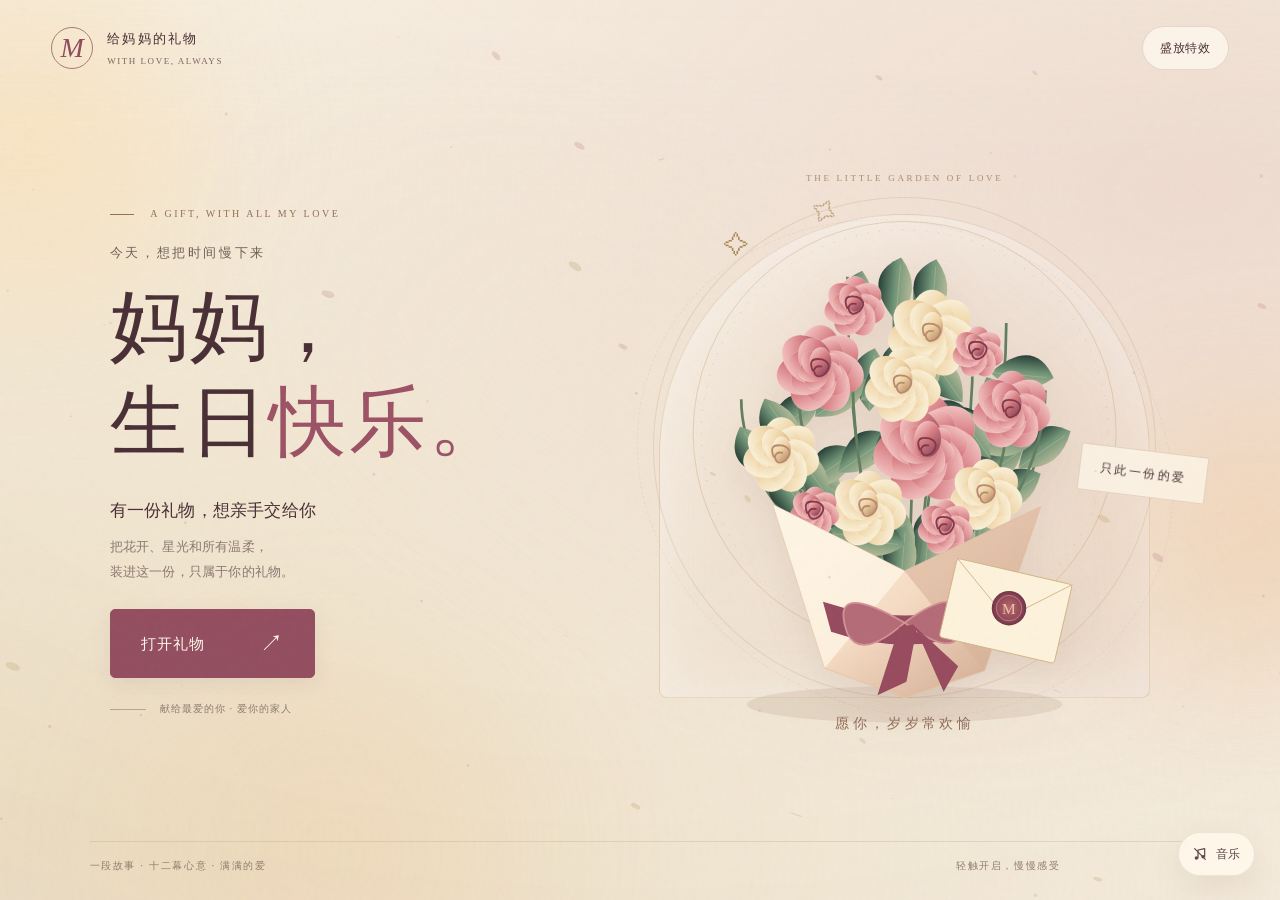
==== flower-garden.html @ ef3152df "Publish the birthday homecoming and keepsake" ====
<!DOCTYPE html>
<html lang="zh-CN">
<head>
<meta charset="utf-8">
<meta name="viewport" content="width=device-width,initial-scale=1,viewport-fit=cover">
<meta name="theme-color" content="#FBF3E9">
<meta name="format-detection" content="telephone=no,address=no,email=no">
<meta name="robots" content="noindex,nofollow">
<meta name="description" content="一封写给妈妈的生日祝福。">
<meta property="og:type" content="website">
<meta property="og:title" content="妈妈，生日快乐">
<meta property="og:description" content="有一份礼物，想亲手交给你。">
<meta property="og:image" content="assets/share.png">
<meta name="twitter:card" content="summary">
<title>妈妈，生日快乐</title>
<script src="motion-policy.js?v=window10a"></script>
<link rel="icon" href="data:image/svg+xml,%3Csvg xmlns='http://www.w3.org/2000/svg' viewBox='0 0 32 32'%3E%3Crect width='32' height='32' rx='8' fill='%23FBF3E9'/%3E%3Crect x='9' y='17' width='14' height='9' rx='2' fill='%232A2420'/%3E%3Cpath d='M16 5c3 4 4 6 4 8a4 4 0 0 1-8 0c0-2 1-4 4-8z' fill='%23E8A85C'/%3E%3C/svg%3E">
<link rel="stylesheet" href="style.css?v=window10a">
<link rel="stylesheet" href="story.css?v=window10a">
<link rel="stylesheet" href="atelier.css?v=window10a"><link rel="stylesheet" href="theatre.css?v=window10a"><link rel="stylesheet" href="illustrated.css?v=window10a"><link rel="stylesheet" href="gala.css?v=window10a">
<link rel="stylesheet" href="performance.css?v=window10a">
<link rel="stylesheet" href="surprises.css?v=window10a">
<link rel="stylesheet" href="scenes-atelier.css?v=window10a">
<link rel="preload" as="image" fetchpriority="low" href="assets/scenes/timeline.svg">
<link rel="preload" as="image" fetchpriority="low" href="assets/scenes/greenhouse.svg">
<link rel="preload" as="image" fetchpriority="low" href="assets/scenes/seaside.svg">
<link rel="preload" as="image" fetchpriority="low" href="assets/scenes/forest.svg">
<link rel="preload" as="image" fetchpriority="low" href="assets/scenes/clouds.svg">
<link rel="preload" as="image" fetchpriority="low" href="assets/scenes/musicbox.svg">
<link rel="preload" as="image" fetchpriority="low" href="assets/scenes/lanterns.svg">
<link rel="preload" as="image" fetchpriority="low" href="assets/scenes/memory.svg">
<link rel="preload" as="image" fetchpriority="low" href="assets/scenes/cake.svg">
<link rel="preload" as="image" fetchpriority="low" href="assets/scenes/wall.svg">
<link rel="preload" as="image" fetchpriority="low" href="assets/scenes/rain.svg">
<link rel="preload" as="image" fetchpriority="low" href="assets/scenes/closing.svg">
<link rel="stylesheet" href="chapter-details.css?v=window10a">
<link rel="stylesheet" href="chapter-transitions.css?v=window10a">
<link rel="stylesheet" href="paper-cut.css?v=window10a">
<link rel="stylesheet" href="note-revival.css?v=window10a">
<link rel="stylesheet" href="scene-play.css?v=window10a">
<link rel="stylesheet" href="play-finale.css?v=window10a">
<link rel="stylesheet" href="blessing-windows.css?v=window10a">
<link rel="stylesheet" href="mobile-safe.css?v=window10a">
<link rel="stylesheet" href="journey-keepsake.css?v=window10a">
<link rel="stylesheet" href="window-chapter.css?v=window10a">
</head>
<body>
<canvas id="celebration-fx" aria-hidden="true"></canvas>
<header class="atelier-header"><button class="brand" id="home-gift" aria-label="回到生日礼物首页"><b>M</b><span>给妈妈的礼物<small>WITH LOVE, ALWAYS</small></span></button><div class="header-actions"><button id="motion-toggle" class="utility" aria-pressed="false">盛放特效</button><button id="contents-open" hidden class="utility">礼物目录 <span aria-hidden="true">☰</span></button></div></header>
<dialog id="contents-dialog" class="atelier-dialog"><button class="dialog-close" data-close aria-label="关闭目录">×</button><p class="atelier-kicker">TWELVE CHAPTERS, ONE LOVE</p><h2>这一页，藏着很多爱</h2><p class="dialog-intro">慢慢看，也可以直接去你喜欢的地方。</p><button type="button" id="keepsake-menu" class="keepsake-menu"><span>给妈妈的心意小册子 ↗</span><small id="keepsake-menu-count">已收藏 0 / 12 份心意</small></button><div class="chapter-links"><button data-go="panel-timeline"><em>01</em><span>四季花园<small>把每一季的温柔，送给你</small></span><i>↗</i></button><button data-go="panel-greenhouse"><em>02</em><span>晨光温室<small>为爱浇水，静看花开</small></span><i>↗</i></button><button data-go="panel-seaside"><em>03</em><span>落日海湾<small>写下心愿，寄往大海</small></span><i>↗</i></button><button data-go="panel-forest"><em>04</em><span>萤火森林<small>唤醒萤火，点亮小径</small></span><i>↗</i></button><button data-go="panel-clouds"><em>05</em><span>云端气球<small>选择心愿，让气球出发</small></span><i>↗</i></button><button data-go="panel-musicbox"><em>06</em><span>旋转音乐盒<small>转动木马，听一段旋律</small></span><i>↗</i></button><button data-go="panel-lanterns"><em>07</em><span>团圆灯庭<small>亲手点亮六盏祝福灯</small></span><i>↗</i></button><button data-go="panel-memory"><em>08</em><span>收集星光<small>点亮六颗小小的心愿</small></span><i>↗</i></button><button data-go="panel-cake"><em>09</em><span>烛光许愿<small>吹灭蜡烛，看烟花绽放</small></span><i>↗</i></button><button data-go="panel-wall"><em>10</em><span>祝福信笺<small>把想说的话认真收藏</small></span><i>↗</i></button><button data-go="panel-rain"><em>11</em><span>温柔落满<small>让牵挂变成一场祝福雨</small></span><i>↗</i></button><button data-go="panel-closing"><em>12</em><span>一封家书<small>有些爱，想慢慢说给你听</small></span><i>↗</i></button></div><div class="transition-settings"><label for="transition-style">页面转场</label><select id="transition-style" disabled><option value="auto">整页折叠 · 纸飞机</option></select><label for="animation-quality">动画效果</label><select id="animation-quality" data-animation-quality><option value="auto">自动 · 推荐</option><option value="smooth">流畅</option><option value="rich">丰富</option></select><p>纸页会先盖住画面，再展开下一幕。手机可选“流畅”减少动态细节。左右滑动或点下方按钮，进入下一幕。</p></div></dialog>
<dialog id="season-dialog" class="atelier-dialog season-dialog"><button class="dialog-close" data-close aria-label="关闭花语">×</button><p class="atelier-kicker">A LITTLE WISH FOR YOU</p><div class="season-flower" aria-hidden="true">✿</div><h2 id="season-title"></h2><p id="season-copy"></p><button class="btn" data-close>把这份温柔收好</button></dialog>


<a class="skip-link" href="#open-gift">开始阅读礼物</a>

<!-- ============ 动态背景：底色 / 光斑 / 星点 / 光尘 / 暗角 ============ -->
<div class="bg" aria-hidden="true">
  <div class="bg-wash"></div>
  <div class="bg-glow bg-glow--a"></div>
  <div class="bg-glow bg-glow--b"></div>
  <div class="bg-glow bg-glow--c"></div>
  <div class="bg-bokeh" id="bg-bokeh"></div>
  <div class="bg-dust" id="bg-dust"></div>
  <div class="bg-meteors" id="bg-meteors"></div>
  <div class="bg-vignette"></div>
</div>

<div class="stage">

  <!-- ============ 第一幕：礼物盒 ============ -->
  <section class="act act--opening" id="act-opening" aria-labelledby="opening-title">
    <div class="opening-layout">
      <div class="opening-copy">
        <p class="atelier-kicker"><span></span> A GIFT, WITH ALL MY LOVE</p>
        <p class="eyebrow" id="opening-eyebrow">今天，想把时间慢下来</p>
        <h1 class="hero-title">妈妈，<br>生日<span>快乐。</span></h1>
        <p class="opening-note" id="opening-title">有一份礼物，想亲手交给你</p>
        <p class="hero-sub">把花开、星光和所有温柔，<br>装进这一份，只属于你的礼物。</p>
        <button class="btn primary-open" id="open-gift" type="button" aria-label="打开生日礼物"><span id="gift-label">打开礼物</span><span aria-hidden="true">↗</span></button>
        
        <div class="dedication"><span class="dedication-line"></span><span>献给最爱的你 · 爱你的家人</span></div>
      </div>
      <div class="opening-art"><div class="art-orbit orbit-a"></div><div class="art-orbit orbit-b"></div><p class="art-label">THE LITTLE GARDEN OF LOVE</p><svg class="bouquet-art" viewBox="0 0 600 650" aria-hidden="true" xmlns="http://www.w3.org/2000/svg"><defs>
    <linearGradient id="herorose" x2=".8" y2="1"><stop stop-color="#ffe0dc"/><stop offset=".48" stop-color="#d87f84"/><stop offset="1" stop-color="#873e53"/></linearGradient>
    <linearGradient id="herocream" x2=".8" y2="1"><stop stop-color="#fffced"/><stop offset=".55" stop-color="#eed2a1"/><stop offset="1" stop-color="#bc8969"/></linearGradient>
    <linearGradient id="heroleaf"><stop stop-color="#263e36"/><stop offset=".5" stop-color="#719477"/><stop offset="1" stop-color="#b2b997"/></linearGradient>
    <linearGradient id="heropaper" x2="1" y2="1"><stop stop-color="#fff9e9"/><stop offset=".5" stop-color="#f5dbc3"/><stop offset="1" stop-color="#c99e85"/></linearGradient>
    <radialGradient id="heroseal"><stop stop-color="#b96868"/><stop offset=".7" stop-color="#904758"/><stop offset="1" stop-color="#6e3445"/></radialGradient>
    </defs><ellipse cx="300" cy="592" rx="174" ry="20" fill="#815b47" opacity=".12"/>
    <circle cx="300" cy="293" r="233" fill="none" stroke="#b89456" opacity=".34"/>
    <circle cx="300" cy="293" r="224" fill="none" stroke="#b89456" stroke-dasharray="1 12" opacity=".45"/>
    <g class="flower-sway"><path d="M300 510 Q390 370 390 270" stroke="#627d60" stroke-width="3" fill="none"/><g transform="translate(375.6 308.4) rotate(55)"><path d="M0 0Q-45-45 0-70Q30-35 0 0Z" fill="url(#heroleaf)"/><path d="M0 0V-62" stroke="#d4d1a1" stroke-width=".6" opacity=".6"/></g><g transform="translate(355.8 361.2) rotate(55)"><path d="M0 0Q-45-45 0-70Q30-35 0 0Z" fill="url(#heroleaf)"/><path d="M0 0V-62" stroke="#d4d1a1" stroke-width=".6" opacity=".6"/></g><path d="M300 510 Q216 370 216 343" stroke="#627d60" stroke-width="3" fill="none"/><g transform="translate(230.0 370.3) rotate(-35)"><path d="M0 0Q-45-45 0-70Q30-35 0 0Z" fill="url(#heroleaf)"/><path d="M0 0V-62" stroke="#d4d1a1" stroke-width=".6" opacity=".6"/></g><g transform="translate(248.3 406.9) rotate(-35)"><path d="M0 0Q-45-45 0-70Q30-35 0 0Z" fill="url(#heroleaf)"/><path d="M0 0V-62" stroke="#d4d1a1" stroke-width=".6" opacity=".6"/></g><path d="M300 510 Q311 370 311 132" stroke="#627d60" stroke-width="3" fill="none"/><g transform="translate(310.0 192.9) rotate(95)"><path d="M0 0Q-45-45 0-70Q30-35 0 0Z" fill="url(#heroleaf)"/><path d="M0 0V-62" stroke="#d4d1a1" stroke-width=".6" opacity=".6"/></g><g transform="translate(307.3 276.0) rotate(95)"><path d="M0 0Q-45-45 0-70Q30-35 0 0Z" fill="url(#heroleaf)"/><path d="M0 0V-62" stroke="#d4d1a1" stroke-width=".6" opacity=".6"/></g><path d="M300 510 Q396 370 396 402" stroke="#627d60" stroke-width="3" fill="none"/><g transform="translate(381.3 419.7) rotate(5)"><path d="M0 0Q-45-45 0-70Q30-35 0 0Z" fill="url(#heroleaf)"/><path d="M0 0V-62" stroke="#d4d1a1" stroke-width=".6" opacity=".6"/></g><g transform="translate(360.0 443.3) rotate(5)"><path d="M0 0Q-45-45 0-70Q30-35 0 0Z" fill="url(#heroleaf)"/><path d="M0 0V-62" stroke="#d4d1a1" stroke-width=".6" opacity=".6"/></g><path d="M300 510 Q120 370 120 256" stroke="#627d60" stroke-width="3" fill="none"/><g transform="translate(149.4 296.7) rotate(55)"><path d="M0 0Q-45-45 0-70Q30-35 0 0Z" fill="url(#heroleaf)"/><path d="M0 0V-62" stroke="#d4d1a1" stroke-width=".6" opacity=".6"/></g><g transform="translate(188.9 352.6) rotate(55)"><path d="M0 0Q-45-45 0-70Q30-35 0 0Z" fill="url(#heroleaf)"/><path d="M0 0V-62" stroke="#d4d1a1" stroke-width=".6" opacity=".6"/></g><path d="M300 510 Q375 370 375 211" stroke="#627d60" stroke-width="3" fill="none"/><g transform="translate(363.8 259.2) rotate(-35)"><path d="M0 0Q-45-45 0-70Q30-35 0 0Z" fill="url(#heroleaf)"/><path d="M0 0V-62" stroke="#d4d1a1" stroke-width=".6" opacity=".6"/></g><g transform="translate(347.1 324.9) rotate(-35)"><path d="M0 0Q-45-45 0-70Q30-35 0 0Z" fill="url(#heroleaf)"/><path d="M0 0V-62" stroke="#d4d1a1" stroke-width=".6" opacity=".6"/></g><path d="M300 510 Q270 370 270 403" stroke="#627d60" stroke-width="3" fill="none"/><g transform="translate(275.4 420.4) rotate(95)"><path d="M0 0Q-45-45 0-70Q30-35 0 0Z" fill="url(#heroleaf)"/><path d="M0 0V-62" stroke="#d4d1a1" stroke-width=".6" opacity=".6"/></g><g transform="translate(281.9 443.8) rotate(95)"><path d="M0 0Q-45-45 0-70Q30-35 0 0Z" fill="url(#heroleaf)"/><path d="M0 0V-62" stroke="#d4d1a1" stroke-width=".6" opacity=".6"/></g><path d="M300 510 Q237 370 237 121" stroke="#627d60" stroke-width="3" fill="none"/><g transform="translate(247.2 184.0) rotate(5)"><path d="M0 0Q-45-45 0-70Q30-35 0 0Z" fill="url(#heroleaf)"/><path d="M0 0V-62" stroke="#d4d1a1" stroke-width=".6" opacity=".6"/></g><g transform="translate(261.1 269.4) rotate(5)"><path d="M0 0Q-45-45 0-70Q30-35 0 0Z" fill="url(#heroleaf)"/><path d="M0 0V-62" stroke="#d4d1a1" stroke-width=".6" opacity=".6"/></g><path d="M300 510 Q449 370 449 297" stroke="#627d60" stroke-width="3" fill="none"/><g transform="translate(425.5 331.4) rotate(55)"><path d="M0 0Q-45-45 0-70Q30-35 0 0Z" fill="url(#heroleaf)"/><path d="M0 0V-62" stroke="#d4d1a1" stroke-width=".6" opacity=".6"/></g><g transform="translate(392.6 378.2) rotate(55)"><path d="M0 0Q-45-45 0-70Q30-35 0 0Z" fill="url(#heroleaf)"/><path d="M0 0V-62" stroke="#d4d1a1" stroke-width=".6" opacity=".6"/></g><path d="M300 510 Q131 370 131 311" stroke="#627d60" stroke-width="3" fill="none"/><g transform="translate(158.8 343.4) rotate(-35)"><path d="M0 0Q-45-45 0-70Q30-35 0 0Z" fill="url(#heroleaf)"/><path d="M0 0V-62" stroke="#d4d1a1" stroke-width=".6" opacity=".6"/></g><g transform="translate(195.7 387.1) rotate(-35)"><path d="M0 0Q-45-45 0-70Q30-35 0 0Z" fill="url(#heroleaf)"/><path d="M0 0V-62" stroke="#d4d1a1" stroke-width=".6" opacity=".6"/></g><path d="M300 510 Q338 370 338 144" stroke="#627d60" stroke-width="3" fill="none"/><g transform="translate(331.9 203.3) rotate(95)"><path d="M0 0Q-45-45 0-70Q30-35 0 0Z" fill="url(#heroleaf)"/><path d="M0 0V-62" stroke="#d4d1a1" stroke-width=".6" opacity=".6"/></g><g transform="translate(323.6 283.7) rotate(95)"><path d="M0 0Q-45-45 0-70Q30-35 0 0Z" fill="url(#heroleaf)"/><path d="M0 0V-62" stroke="#d4d1a1" stroke-width=".6" opacity=".6"/></g><path d="M300 510 Q333 370 333 429" stroke="#627d60" stroke-width="3" fill="none"/><g transform="translate(328.5 442.2) rotate(5)"><path d="M0 0Q-45-45 0-70Q30-35 0 0Z" fill="url(#heroleaf)"/><path d="M0 0V-62" stroke="#d4d1a1" stroke-width=".6" opacity=".6"/></g><g transform="translate(321.1 459.9) rotate(5)"><path d="M0 0Q-45-45 0-70Q30-35 0 0Z" fill="url(#heroleaf)"/><path d="M0 0V-62" stroke="#d4d1a1" stroke-width=".6" opacity=".6"/></g><path d="M300 510 Q182 370 182 229" stroke="#627d60" stroke-width="3" fill="none"/><g transform="translate(201.1 274.8) rotate(55)"><path d="M0 0Q-45-45 0-70Q30-35 0 0Z" fill="url(#heroleaf)"/><path d="M0 0V-62" stroke="#d4d1a1" stroke-width=".6" opacity=".6"/></g><g transform="translate(227.0 336.4) rotate(55)"><path d="M0 0Q-45-45 0-70Q30-35 0 0Z" fill="url(#heroleaf)"/><path d="M0 0V-62" stroke="#d4d1a1" stroke-width=".6" opacity=".6"/></g><path d="M300 510 Q455 370 455 246" stroke="#627d60" stroke-width="3" fill="none"/><g transform="translate(430.4 288.6) rotate(-35)"><path d="M0 0Q-45-45 0-70Q30-35 0 0Z" fill="url(#heroleaf)"/><path d="M0 0V-62" stroke="#d4d1a1" stroke-width=".6" opacity=".6"/></g><g transform="translate(396.2 346.6) rotate(-35)"><path d="M0 0Q-45-45 0-70Q30-35 0 0Z" fill="url(#heroleaf)"/><path d="M0 0V-62" stroke="#d4d1a1" stroke-width=".6" opacity=".6"/></g><path d="M300 510 Q195 370 195 383" stroke="#627d60" stroke-width="3" fill="none"/><g transform="translate(212.3 403.4) rotate(95)"><path d="M0 0Q-45-45 0-70Q30-35 0 0Z" fill="url(#heroleaf)"/><path d="M0 0V-62" stroke="#d4d1a1" stroke-width=".6" opacity=".6"/></g><g transform="translate(235.3 431.3) rotate(95)"><path d="M0 0Q-45-45 0-70Q30-35 0 0Z" fill="url(#heroleaf)"/><path d="M0 0V-62" stroke="#d4d1a1" stroke-width=".6" opacity=".6"/></g><path d="M300 510 Q288 370 288 104" stroke="#627d60" stroke-width="3" fill="none"/><g transform="translate(290.1 169.3) rotate(5)"><path d="M0 0Q-45-45 0-70Q30-35 0 0Z" fill="url(#heroleaf)"/><path d="M0 0V-62" stroke="#d4d1a1" stroke-width=".6" opacity=".6"/></g><g transform="translate(292.7 258.5) rotate(5)"><path d="M0 0Q-45-45 0-70Q30-35 0 0Z" fill="url(#heroleaf)"/><path d="M0 0V-62" stroke="#d4d1a1" stroke-width=".6" opacity=".6"/></g><path d="M300 510 Q386 370 386 321" stroke="#627d60" stroke-width="3" fill="none"/><g transform="translate(372.7 351.6) rotate(55)"><path d="M0 0Q-45-45 0-70Q30-35 0 0Z" fill="url(#heroleaf)"/><path d="M0 0V-62" stroke="#d4d1a1" stroke-width=".6" opacity=".6"/></g><g transform="translate(353.7 393.1) rotate(55)"><path d="M0 0Q-45-45 0-70Q30-35 0 0Z" fill="url(#heroleaf)"/><path d="M0 0V-62" stroke="#d4d1a1" stroke-width=".6" opacity=".6"/></g><path d="M300 510 Q164 370 164 274" stroke="#627d60" stroke-width="3" fill="none"/><g transform="translate(185.9 312.4) rotate(-35)"><path d="M0 0Q-45-45 0-70Q30-35 0 0Z" fill="url(#heroleaf)"/><path d="M0 0V-62" stroke="#d4d1a1" stroke-width=".6" opacity=".6"/></g><g transform="translate(215.8 364.1) rotate(-35)"><path d="M0 0Q-45-45 0-70Q30-35 0 0Z" fill="url(#heroleaf)"/><path d="M0 0V-62" stroke="#d4d1a1" stroke-width=".6" opacity=".6"/></g><path d="M300 510 Q412 370 412 172" stroke="#627d60" stroke-width="3" fill="none"/><g transform="translate(394.4 226.4) rotate(95)"><path d="M0 0Q-45-45 0-70Q30-35 0 0Z" fill="url(#heroleaf)"/><path d="M0 0V-62" stroke="#d4d1a1" stroke-width=".6" opacity=".6"/></g><g transform="translate(369.7 300.7) rotate(95)"><path d="M0 0Q-45-45 0-70Q30-35 0 0Z" fill="url(#heroleaf)"/><path d="M0 0V-62" stroke="#d4d1a1" stroke-width=".6" opacity=".6"/></g><path d="M300 510 Q292 370 292 436" stroke="#627d60" stroke-width="3" fill="none"/><g transform="translate(293.3 448.5) rotate(5)"><path d="M0 0Q-45-45 0-70Q30-35 0 0Z" fill="url(#heroleaf)"/><path d="M0 0V-62" stroke="#d4d1a1" stroke-width=".6" opacity=".6"/></g><g transform="translate(295.1 464.6) rotate(5)"><path d="M0 0Q-45-45 0-70Q30-35 0 0Z" fill="url(#heroleaf)"/><path d="M0 0V-62" stroke="#d4d1a1" stroke-width=".6" opacity=".6"/></g><path d="M300 510 Q242 370 242 208" stroke="#627d60" stroke-width="3" fill="none"/><g transform="translate(251.4 256.9) rotate(55)"><path d="M0 0Q-45-45 0-70Q30-35 0 0Z" fill="url(#heroleaf)"/><path d="M0 0V-62" stroke="#d4d1a1" stroke-width=".6" opacity=".6"/></g><g transform="translate(264.1 323.2) rotate(55)"><path d="M0 0Q-45-45 0-70Q30-35 0 0Z" fill="url(#heroleaf)"/><path d="M0 0V-62" stroke="#d4d1a1" stroke-width=".6" opacity=".6"/></g><path d="M300 510 Q412 370 412 284" stroke="#627d60" stroke-width="3" fill="none"/><g transform="translate(394.1 320.4) rotate(-35)"><path d="M0 0Q-45-45 0-70Q30-35 0 0Z" fill="url(#heroleaf)"/><path d="M0 0V-62" stroke="#d4d1a1" stroke-width=".6" opacity=".6"/></g><g transform="translate(369.5 370.0) rotate(-35)"><path d="M0 0Q-45-45 0-70Q30-35 0 0Z" fill="url(#heroleaf)"/><path d="M0 0V-62" stroke="#d4d1a1" stroke-width=".6" opacity=".6"/></g><path d="M300 510 Q188 370 188 349" stroke="#627d60" stroke-width="3" fill="none"/><g transform="translate(206.4 374.9) rotate(95)"><path d="M0 0Q-45-45 0-70Q30-35 0 0Z" fill="url(#heroleaf)"/><path d="M0 0V-62" stroke="#d4d1a1" stroke-width=".6" opacity=".6"/></g><g transform="translate(230.9 410.3) rotate(95)"><path d="M0 0Q-45-45 0-70Q30-35 0 0Z" fill="url(#heroleaf)"/><path d="M0 0V-62" stroke="#d4d1a1" stroke-width=".6" opacity=".6"/></g><path d="M300 510 Q334 370 334 106" stroke="#627d60" stroke-width="3" fill="none"/><g transform="translate(328.9 171.4) rotate(5)"><path d="M0 0Q-45-45 0-70Q30-35 0 0Z" fill="url(#heroleaf)"/><path d="M0 0V-62" stroke="#d4d1a1" stroke-width=".6" opacity=".6"/></g><g transform="translate(321.3 260.1) rotate(5)"><path d="M0 0Q-45-45 0-70Q30-35 0 0Z" fill="url(#heroleaf)"/><path d="M0 0V-62" stroke="#d4d1a1" stroke-width=".6" opacity=".6"/></g><g class="bloom bloom-0" style="--delay:0.0s" transform="translate(207 223)"><g class="bloom-inner"><ellipse rx="23.9" ry="32.2" cy="-16.6" transform="rotate(0.0)" fill="url(#herorose)" stroke="#fff7e9" stroke-opacity=".2" stroke-width=".7"/><ellipse rx="23.9" ry="32.2" cy="-16.6" transform="rotate(51.4)" fill="url(#herorose)" stroke="#fff7e9" stroke-opacity=".2" stroke-width=".7"/><ellipse rx="23.9" ry="32.2" cy="-16.6" transform="rotate(102.9)" fill="url(#herorose)" stroke="#fff7e9" stroke-opacity=".2" stroke-width=".7"/><ellipse rx="23.9" ry="32.2" cy="-16.6" transform="rotate(154.3)" fill="url(#herorose)" stroke="#fff7e9" stroke-opacity=".2" stroke-width=".7"/><ellipse rx="23.9" ry="32.2" cy="-16.6" transform="rotate(205.7)" fill="url(#herorose)" stroke="#fff7e9" stroke-opacity=".2" stroke-width=".7"/><ellipse rx="23.9" ry="32.2" cy="-16.6" transform="rotate(257.1)" fill="url(#herorose)" stroke="#fff7e9" stroke-opacity=".2" stroke-width=".7"/><ellipse rx="23.9" ry="32.2" cy="-16.6" transform="rotate(308.6)" fill="url(#herorose)" stroke="#fff7e9" stroke-opacity=".2" stroke-width=".7"/><ellipse rx="17.9" ry="24.1" cy="-12.4" transform="rotate(27.0)" fill="url(#herorose)" stroke="#fff7e9" stroke-opacity=".2" stroke-width=".7"/><ellipse rx="17.9" ry="24.1" cy="-12.4" transform="rotate(78.4)" fill="url(#herorose)" stroke="#fff7e9" stroke-opacity=".2" stroke-width=".7"/><ellipse rx="17.9" ry="24.1" cy="-12.4" transform="rotate(129.9)" fill="url(#herorose)" stroke="#fff7e9" stroke-opacity=".2" stroke-width=".7"/><ellipse rx="17.9" ry="24.1" cy="-12.4" transform="rotate(181.3)" fill="url(#herorose)" stroke="#fff7e9" stroke-opacity=".2" stroke-width=".7"/><ellipse rx="17.9" ry="24.1" cy="-12.4" transform="rotate(232.7)" fill="url(#herorose)" stroke="#fff7e9" stroke-opacity=".2" stroke-width=".7"/><ellipse rx="17.9" ry="24.1" cy="-12.4" transform="rotate(284.1)" fill="url(#herorose)" stroke="#fff7e9" stroke-opacity=".2" stroke-width=".7"/><ellipse rx="17.9" ry="24.1" cy="-12.4" transform="rotate(335.6)" fill="url(#herorose)" stroke="#fff7e9" stroke-opacity=".2" stroke-width=".7"/><ellipse rx="12.0" ry="16.1" cy="-8.3" transform="rotate(54.0)" fill="url(#herorose)" stroke="#fff7e9" stroke-opacity=".2" stroke-width=".7"/><ellipse rx="12.0" ry="16.1" cy="-8.3" transform="rotate(105.4)" fill="url(#herorose)" stroke="#fff7e9" stroke-opacity=".2" stroke-width=".7"/><ellipse rx="12.0" ry="16.1" cy="-8.3" transform="rotate(156.9)" fill="url(#herorose)" stroke="#fff7e9" stroke-opacity=".2" stroke-width=".7"/><ellipse rx="12.0" ry="16.1" cy="-8.3" transform="rotate(208.3)" fill="url(#herorose)" stroke="#fff7e9" stroke-opacity=".2" stroke-width=".7"/><ellipse rx="12.0" ry="16.1" cy="-8.3" transform="rotate(259.7)" fill="url(#herorose)" stroke="#fff7e9" stroke-opacity=".2" stroke-width=".7"/><ellipse rx="12.0" ry="16.1" cy="-8.3" transform="rotate(311.1)" fill="url(#herorose)" stroke="#fff7e9" stroke-opacity=".2" stroke-width=".7"/><ellipse rx="12.0" ry="16.1" cy="-8.3" transform="rotate(362.6)" fill="url(#herorose)" stroke="#fff7e9" stroke-opacity=".2" stroke-width=".7"/><path d="M-8 2Q-15-14 2-11Q15-6 5 5Q-5 12-7 1Q-5-5 2-3" fill="none" stroke="#81384a" stroke-width="2"/></g></g><g class="bloom bloom-1" style="--delay:0.11s" transform="translate(330 184)"><g class="bloom-inner"><ellipse rx="23.9" ry="32.2" cy="-16.6" transform="rotate(0.0)" fill="url(#herocream)" stroke="#fff7e9" stroke-opacity=".2" stroke-width=".7"/><ellipse rx="23.9" ry="32.2" cy="-16.6" transform="rotate(51.4)" fill="url(#herocream)" stroke="#fff7e9" stroke-opacity=".2" stroke-width=".7"/><ellipse rx="23.9" ry="32.2" cy="-16.6" transform="rotate(102.9)" fill="url(#herocream)" stroke="#fff7e9" stroke-opacity=".2" stroke-width=".7"/><ellipse rx="23.9" ry="32.2" cy="-16.6" transform="rotate(154.3)" fill="url(#herocream)" stroke="#fff7e9" stroke-opacity=".2" stroke-width=".7"/><ellipse rx="23.9" ry="32.2" cy="-16.6" transform="rotate(205.7)" fill="url(#herocream)" stroke="#fff7e9" stroke-opacity=".2" stroke-width=".7"/><ellipse rx="23.9" ry="32.2" cy="-16.6" transform="rotate(257.1)" fill="url(#herocream)" stroke="#fff7e9" stroke-opacity=".2" stroke-width=".7"/><ellipse rx="23.9" ry="32.2" cy="-16.6" transform="rotate(308.6)" fill="url(#herocream)" stroke="#fff7e9" stroke-opacity=".2" stroke-width=".7"/><ellipse rx="17.9" ry="24.1" cy="-12.4" transform="rotate(27.0)" fill="url(#herocream)" stroke="#fff7e9" stroke-opacity=".2" stroke-width=".7"/><ellipse rx="17.9" ry="24.1" cy="-12.4" transform="rotate(78.4)" fill="url(#herocream)" stroke="#fff7e9" stroke-opacity=".2" stroke-width=".7"/><ellipse rx="17.9" ry="24.1" cy="-12.4" transform="rotate(129.9)" fill="url(#herocream)" stroke="#fff7e9" stroke-opacity=".2" stroke-width=".7"/><ellipse rx="17.9" ry="24.1" cy="-12.4" transform="rotate(181.3)" fill="url(#herocream)" stroke="#fff7e9" stroke-opacity=".2" stroke-width=".7"/><ellipse rx="17.9" ry="24.1" cy="-12.4" transform="rotate(232.7)" fill="url(#herocream)" stroke="#fff7e9" stroke-opacity=".2" stroke-width=".7"/><ellipse rx="17.9" ry="24.1" cy="-12.4" transform="rotate(284.1)" fill="url(#herocream)" stroke="#fff7e9" stroke-opacity=".2" stroke-width=".7"/><ellipse rx="17.9" ry="24.1" cy="-12.4" transform="rotate(335.6)" fill="url(#herocream)" stroke="#fff7e9" stroke-opacity=".2" stroke-width=".7"/><ellipse rx="12.0" ry="16.1" cy="-8.3" transform="rotate(54.0)" fill="url(#herocream)" stroke="#fff7e9" stroke-opacity=".2" stroke-width=".7"/><ellipse rx="12.0" ry="16.1" cy="-8.3" transform="rotate(105.4)" fill="url(#herocream)" stroke="#fff7e9" stroke-opacity=".2" stroke-width=".7"/><ellipse rx="12.0" ry="16.1" cy="-8.3" transform="rotate(156.9)" fill="url(#herocream)" stroke="#fff7e9" stroke-opacity=".2" stroke-width=".7"/><ellipse rx="12.0" ry="16.1" cy="-8.3" transform="rotate(208.3)" fill="url(#herocream)" stroke="#fff7e9" stroke-opacity=".2" stroke-width=".7"/><ellipse rx="12.0" ry="16.1" cy="-8.3" transform="rotate(259.7)" fill="url(#herocream)" stroke="#fff7e9" stroke-opacity=".2" stroke-width=".7"/><ellipse rx="12.0" ry="16.1" cy="-8.3" transform="rotate(311.1)" fill="url(#herocream)" stroke="#fff7e9" stroke-opacity=".2" stroke-width=".7"/><ellipse rx="12.0" ry="16.1" cy="-8.3" transform="rotate(362.6)" fill="url(#herocream)" stroke="#fff7e9" stroke-opacity=".2" stroke-width=".7"/><path d="M-8 2Q-15-14 2-11Q15-6 5 5Q-5 12-7 1Q-5-5 2-3" fill="none" stroke="#b7896f" stroke-width="2"/></g></g><g class="bloom bloom-2" style="--delay:0.22s" transform="translate(418 268)"><g class="bloom-inner"><ellipse rx="21.3" ry="28.7" cy="-14.8" transform="rotate(0.0)" fill="url(#herorose)" stroke="#fff7e9" stroke-opacity=".2" stroke-width=".7"/><ellipse rx="21.3" ry="28.7" cy="-14.8" transform="rotate(51.4)" fill="url(#herorose)" stroke="#fff7e9" stroke-opacity=".2" stroke-width=".7"/><ellipse rx="21.3" ry="28.7" cy="-14.8" transform="rotate(102.9)" fill="url(#herorose)" stroke="#fff7e9" stroke-opacity=".2" stroke-width=".7"/><ellipse rx="21.3" ry="28.7" cy="-14.8" transform="rotate(154.3)" fill="url(#herorose)" stroke="#fff7e9" stroke-opacity=".2" stroke-width=".7"/><ellipse rx="21.3" ry="28.7" cy="-14.8" transform="rotate(205.7)" fill="url(#herorose)" stroke="#fff7e9" stroke-opacity=".2" stroke-width=".7"/><ellipse rx="21.3" ry="28.7" cy="-14.8" transform="rotate(257.1)" fill="url(#herorose)" stroke="#fff7e9" stroke-opacity=".2" stroke-width=".7"/><ellipse rx="21.3" ry="28.7" cy="-14.8" transform="rotate(308.6)" fill="url(#herorose)" stroke="#fff7e9" stroke-opacity=".2" stroke-width=".7"/><ellipse rx="16.0" ry="21.5" cy="-11.1" transform="rotate(27.0)" fill="url(#herorose)" stroke="#fff7e9" stroke-opacity=".2" stroke-width=".7"/><ellipse rx="16.0" ry="21.5" cy="-11.1" transform="rotate(78.4)" fill="url(#herorose)" stroke="#fff7e9" stroke-opacity=".2" stroke-width=".7"/><ellipse rx="16.0" ry="21.5" cy="-11.1" transform="rotate(129.9)" fill="url(#herorose)" stroke="#fff7e9" stroke-opacity=".2" stroke-width=".7"/><ellipse rx="16.0" ry="21.5" cy="-11.1" transform="rotate(181.3)" fill="url(#herorose)" stroke="#fff7e9" stroke-opacity=".2" stroke-width=".7"/><ellipse rx="16.0" ry="21.5" cy="-11.1" transform="rotate(232.7)" fill="url(#herorose)" stroke="#fff7e9" stroke-opacity=".2" stroke-width=".7"/><ellipse rx="16.0" ry="21.5" cy="-11.1" transform="rotate(284.1)" fill="url(#herorose)" stroke="#fff7e9" stroke-opacity=".2" stroke-width=".7"/><ellipse rx="16.0" ry="21.5" cy="-11.1" transform="rotate(335.6)" fill="url(#herorose)" stroke="#fff7e9" stroke-opacity=".2" stroke-width=".7"/><ellipse rx="10.7" ry="14.3" cy="-7.4" transform="rotate(54.0)" fill="url(#herorose)" stroke="#fff7e9" stroke-opacity=".2" stroke-width=".7"/><ellipse rx="10.7" ry="14.3" cy="-7.4" transform="rotate(105.4)" fill="url(#herorose)" stroke="#fff7e9" stroke-opacity=".2" stroke-width=".7"/><ellipse rx="10.7" ry="14.3" cy="-7.4" transform="rotate(156.9)" fill="url(#herorose)" stroke="#fff7e9" stroke-opacity=".2" stroke-width=".7"/><ellipse rx="10.7" ry="14.3" cy="-7.4" transform="rotate(208.3)" fill="url(#herorose)" stroke="#fff7e9" stroke-opacity=".2" stroke-width=".7"/><ellipse rx="10.7" ry="14.3" cy="-7.4" transform="rotate(259.7)" fill="url(#herorose)" stroke="#fff7e9" stroke-opacity=".2" stroke-width=".7"/><ellipse rx="10.7" ry="14.3" cy="-7.4" transform="rotate(311.1)" fill="url(#herorose)" stroke="#fff7e9" stroke-opacity=".2" stroke-width=".7"/><ellipse rx="10.7" ry="14.3" cy="-7.4" transform="rotate(362.6)" fill="url(#herorose)" stroke="#fff7e9" stroke-opacity=".2" stroke-width=".7"/><path d="M-8 2Q-15-14 2-11Q15-6 5 5Q-5 12-7 1Q-5-5 2-3" fill="none" stroke="#81384a" stroke-width="2"/></g></g><g class="bloom bloom-3" style="--delay:0.33s" transform="translate(164 318)"><g class="bloom-inner"><ellipse rx="20.8" ry="28.0" cy="-14.4" transform="rotate(0.0)" fill="url(#herocream)" stroke="#fff7e9" stroke-opacity=".2" stroke-width=".7"/><ellipse rx="20.8" ry="28.0" cy="-14.4" transform="rotate(51.4)" fill="url(#herocream)" stroke="#fff7e9" stroke-opacity=".2" stroke-width=".7"/><ellipse rx="20.8" ry="28.0" cy="-14.4" transform="rotate(102.9)" fill="url(#herocream)" stroke="#fff7e9" stroke-opacity=".2" stroke-width=".7"/><ellipse rx="20.8" ry="28.0" cy="-14.4" transform="rotate(154.3)" fill="url(#herocream)" stroke="#fff7e9" stroke-opacity=".2" stroke-width=".7"/><ellipse rx="20.8" ry="28.0" cy="-14.4" transform="rotate(205.7)" fill="url(#herocream)" stroke="#fff7e9" stroke-opacity=".2" stroke-width=".7"/><ellipse rx="20.8" ry="28.0" cy="-14.4" transform="rotate(257.1)" fill="url(#herocream)" stroke="#fff7e9" stroke-opacity=".2" stroke-width=".7"/><ellipse rx="20.8" ry="28.0" cy="-14.4" transform="rotate(308.6)" fill="url(#herocream)" stroke="#fff7e9" stroke-opacity=".2" stroke-width=".7"/><ellipse rx="15.6" ry="21.0" cy="-10.8" transform="rotate(27.0)" fill="url(#herocream)" stroke="#fff7e9" stroke-opacity=".2" stroke-width=".7"/><ellipse rx="15.6" ry="21.0" cy="-10.8" transform="rotate(78.4)" fill="url(#herocream)" stroke="#fff7e9" stroke-opacity=".2" stroke-width=".7"/><ellipse rx="15.6" ry="21.0" cy="-10.8" transform="rotate(129.9)" fill="url(#herocream)" stroke="#fff7e9" stroke-opacity=".2" stroke-width=".7"/><ellipse rx="15.6" ry="21.0" cy="-10.8" transform="rotate(181.3)" fill="url(#herocream)" stroke="#fff7e9" stroke-opacity=".2" stroke-width=".7"/><ellipse rx="15.6" ry="21.0" cy="-10.8" transform="rotate(232.7)" fill="url(#herocream)" stroke="#fff7e9" stroke-opacity=".2" stroke-width=".7"/><ellipse rx="15.6" ry="21.0" cy="-10.8" transform="rotate(284.1)" fill="url(#herocream)" stroke="#fff7e9" stroke-opacity=".2" stroke-width=".7"/><ellipse rx="15.6" ry="21.0" cy="-10.8" transform="rotate(335.6)" fill="url(#herocream)" stroke="#fff7e9" stroke-opacity=".2" stroke-width=".7"/><ellipse rx="10.4" ry="14.0" cy="-7.2" transform="rotate(54.0)" fill="url(#herocream)" stroke="#fff7e9" stroke-opacity=".2" stroke-width=".7"/><ellipse rx="10.4" ry="14.0" cy="-7.2" transform="rotate(105.4)" fill="url(#herocream)" stroke="#fff7e9" stroke-opacity=".2" stroke-width=".7"/><ellipse rx="10.4" ry="14.0" cy="-7.2" transform="rotate(156.9)" fill="url(#herocream)" stroke="#fff7e9" stroke-opacity=".2" stroke-width=".7"/><ellipse rx="10.4" ry="14.0" cy="-7.2" transform="rotate(208.3)" fill="url(#herocream)" stroke="#fff7e9" stroke-opacity=".2" stroke-width=".7"/><ellipse rx="10.4" ry="14.0" cy="-7.2" transform="rotate(259.7)" fill="url(#herocream)" stroke="#fff7e9" stroke-opacity=".2" stroke-width=".7"/><ellipse rx="10.4" ry="14.0" cy="-7.2" transform="rotate(311.1)" fill="url(#herocream)" stroke="#fff7e9" stroke-opacity=".2" stroke-width=".7"/><ellipse rx="10.4" ry="14.0" cy="-7.2" transform="rotate(362.6)" fill="url(#herocream)" stroke="#fff7e9" stroke-opacity=".2" stroke-width=".7"/><path d="M-8 2Q-15-14 2-11Q15-6 5 5Q-5 12-7 1Q-5-5 2-3" fill="none" stroke="#b7896f" stroke-width="2"/></g></g><g class="bloom bloom-4" style="--delay:0.44s" transform="translate(325 310)"><g class="bloom-inner"><ellipse rx="29.6" ry="39.9" cy="-20.5" transform="rotate(0.0)" fill="url(#herorose)" stroke="#fff7e9" stroke-opacity=".2" stroke-width=".7"/><ellipse rx="29.6" ry="39.9" cy="-20.5" transform="rotate(51.4)" fill="url(#herorose)" stroke="#fff7e9" stroke-opacity=".2" stroke-width=".7"/><ellipse rx="29.6" ry="39.9" cy="-20.5" transform="rotate(102.9)" fill="url(#herorose)" stroke="#fff7e9" stroke-opacity=".2" stroke-width=".7"/><ellipse rx="29.6" ry="39.9" cy="-20.5" transform="rotate(154.3)" fill="url(#herorose)" stroke="#fff7e9" stroke-opacity=".2" stroke-width=".7"/><ellipse rx="29.6" ry="39.9" cy="-20.5" transform="rotate(205.7)" fill="url(#herorose)" stroke="#fff7e9" stroke-opacity=".2" stroke-width=".7"/><ellipse rx="29.6" ry="39.9" cy="-20.5" transform="rotate(257.1)" fill="url(#herorose)" stroke="#fff7e9" stroke-opacity=".2" stroke-width=".7"/><ellipse rx="29.6" ry="39.9" cy="-20.5" transform="rotate(308.6)" fill="url(#herorose)" stroke="#fff7e9" stroke-opacity=".2" stroke-width=".7"/><ellipse rx="22.2" ry="29.9" cy="-15.4" transform="rotate(27.0)" fill="url(#herorose)" stroke="#fff7e9" stroke-opacity=".2" stroke-width=".7"/><ellipse rx="22.2" ry="29.9" cy="-15.4" transform="rotate(78.4)" fill="url(#herorose)" stroke="#fff7e9" stroke-opacity=".2" stroke-width=".7"/><ellipse rx="22.2" ry="29.9" cy="-15.4" transform="rotate(129.9)" fill="url(#herorose)" stroke="#fff7e9" stroke-opacity=".2" stroke-width=".7"/><ellipse rx="22.2" ry="29.9" cy="-15.4" transform="rotate(181.3)" fill="url(#herorose)" stroke="#fff7e9" stroke-opacity=".2" stroke-width=".7"/><ellipse rx="22.2" ry="29.9" cy="-15.4" transform="rotate(232.7)" fill="url(#herorose)" stroke="#fff7e9" stroke-opacity=".2" stroke-width=".7"/><ellipse rx="22.2" ry="29.9" cy="-15.4" transform="rotate(284.1)" fill="url(#herorose)" stroke="#fff7e9" stroke-opacity=".2" stroke-width=".7"/><ellipse rx="22.2" ry="29.9" cy="-15.4" transform="rotate(335.6)" fill="url(#herorose)" stroke="#fff7e9" stroke-opacity=".2" stroke-width=".7"/><ellipse rx="14.8" ry="19.9" cy="-10.3" transform="rotate(54.0)" fill="url(#herorose)" stroke="#fff7e9" stroke-opacity=".2" stroke-width=".7"/><ellipse rx="14.8" ry="19.9" cy="-10.3" transform="rotate(105.4)" fill="url(#herorose)" stroke="#fff7e9" stroke-opacity=".2" stroke-width=".7"/><ellipse rx="14.8" ry="19.9" cy="-10.3" transform="rotate(156.9)" fill="url(#herorose)" stroke="#fff7e9" stroke-opacity=".2" stroke-width=".7"/><ellipse rx="14.8" ry="19.9" cy="-10.3" transform="rotate(208.3)" fill="url(#herorose)" stroke="#fff7e9" stroke-opacity=".2" stroke-width=".7"/><ellipse rx="14.8" ry="19.9" cy="-10.3" transform="rotate(259.7)" fill="url(#herorose)" stroke="#fff7e9" stroke-opacity=".2" stroke-width=".7"/><ellipse rx="14.8" ry="19.9" cy="-10.3" transform="rotate(311.1)" fill="url(#herorose)" stroke="#fff7e9" stroke-opacity=".2" stroke-width=".7"/><ellipse rx="14.8" ry="19.9" cy="-10.3" transform="rotate(362.6)" fill="url(#herorose)" stroke="#fff7e9" stroke-opacity=".2" stroke-width=".7"/><path d="M-8 2Q-15-14 2-11Q15-6 5 5Q-5 12-7 1Q-5-5 2-3" fill="none" stroke="#81384a" stroke-width="2"/></g></g><g class="bloom bloom-5" style="--delay:0.55s" transform="translate(260 377)"><g class="bloom-inner"><ellipse rx="20.8" ry="28.0" cy="-14.4" transform="rotate(0.0)" fill="url(#herocream)" stroke="#fff7e9" stroke-opacity=".2" stroke-width=".7"/><ellipse rx="20.8" ry="28.0" cy="-14.4" transform="rotate(51.4)" fill="url(#herocream)" stroke="#fff7e9" stroke-opacity=".2" stroke-width=".7"/><ellipse rx="20.8" ry="28.0" cy="-14.4" transform="rotate(102.9)" fill="url(#herocream)" stroke="#fff7e9" stroke-opacity=".2" stroke-width=".7"/><ellipse rx="20.8" ry="28.0" cy="-14.4" transform="rotate(154.3)" fill="url(#herocream)" stroke="#fff7e9" stroke-opacity=".2" stroke-width=".7"/><ellipse rx="20.8" ry="28.0" cy="-14.4" transform="rotate(205.7)" fill="url(#herocream)" stroke="#fff7e9" stroke-opacity=".2" stroke-width=".7"/><ellipse rx="20.8" ry="28.0" cy="-14.4" transform="rotate(257.1)" fill="url(#herocream)" stroke="#fff7e9" stroke-opacity=".2" stroke-width=".7"/><ellipse rx="20.8" ry="28.0" cy="-14.4" transform="rotate(308.6)" fill="url(#herocream)" stroke="#fff7e9" stroke-opacity=".2" stroke-width=".7"/><ellipse rx="15.6" ry="21.0" cy="-10.8" transform="rotate(27.0)" fill="url(#herocream)" stroke="#fff7e9" stroke-opacity=".2" stroke-width=".7"/><ellipse rx="15.6" ry="21.0" cy="-10.8" transform="rotate(78.4)" fill="url(#herocream)" stroke="#fff7e9" stroke-opacity=".2" stroke-width=".7"/><ellipse rx="15.6" ry="21.0" cy="-10.8" transform="rotate(129.9)" fill="url(#herocream)" stroke="#fff7e9" stroke-opacity=".2" stroke-width=".7"/><ellipse rx="15.6" ry="21.0" cy="-10.8" transform="rotate(181.3)" fill="url(#herocream)" stroke="#fff7e9" stroke-opacity=".2" stroke-width=".7"/><ellipse rx="15.6" ry="21.0" cy="-10.8" transform="rotate(232.7)" fill="url(#herocream)" stroke="#fff7e9" stroke-opacity=".2" stroke-width=".7"/><ellipse rx="15.6" ry="21.0" cy="-10.8" transform="rotate(284.1)" fill="url(#herocream)" stroke="#fff7e9" stroke-opacity=".2" stroke-width=".7"/><ellipse rx="15.6" ry="21.0" cy="-10.8" transform="rotate(335.6)" fill="url(#herocream)" stroke="#fff7e9" stroke-opacity=".2" stroke-width=".7"/><ellipse rx="10.4" ry="14.0" cy="-7.2" transform="rotate(54.0)" fill="url(#herocream)" stroke="#fff7e9" stroke-opacity=".2" stroke-width=".7"/><ellipse rx="10.4" ry="14.0" cy="-7.2" transform="rotate(105.4)" fill="url(#herocream)" stroke="#fff7e9" stroke-opacity=".2" stroke-width=".7"/><ellipse rx="10.4" ry="14.0" cy="-7.2" transform="rotate(156.9)" fill="url(#herocream)" stroke="#fff7e9" stroke-opacity=".2" stroke-width=".7"/><ellipse rx="10.4" ry="14.0" cy="-7.2" transform="rotate(208.3)" fill="url(#herocream)" stroke="#fff7e9" stroke-opacity=".2" stroke-width=".7"/><ellipse rx="10.4" ry="14.0" cy="-7.2" transform="rotate(259.7)" fill="url(#herocream)" stroke="#fff7e9" stroke-opacity=".2" stroke-width=".7"/><ellipse rx="10.4" ry="14.0" cy="-7.2" transform="rotate(311.1)" fill="url(#herocream)" stroke="#fff7e9" stroke-opacity=".2" stroke-width=".7"/><ellipse rx="10.4" ry="14.0" cy="-7.2" transform="rotate(362.6)" fill="url(#herocream)" stroke="#fff7e9" stroke-opacity=".2" stroke-width=".7"/><path d="M-8 2Q-15-14 2-11Q15-6 5 5Q-5 12-7 1Q-5-5 2-3" fill="none" stroke="#b7896f" stroke-width="2"/></g></g><g class="bloom bloom-6" style="--delay:0.66s" transform="translate(245 154)"><g class="bloom-inner"><ellipse rx="16.6" ry="22.4" cy="-11.5" transform="rotate(0.0)" fill="url(#herorose)" stroke="#fff7e9" stroke-opacity=".2" stroke-width=".7"/><ellipse rx="16.6" ry="22.4" cy="-11.5" transform="rotate(51.4)" fill="url(#herorose)" stroke="#fff7e9" stroke-opacity=".2" stroke-width=".7"/><ellipse rx="16.6" ry="22.4" cy="-11.5" transform="rotate(102.9)" fill="url(#herorose)" stroke="#fff7e9" stroke-opacity=".2" stroke-width=".7"/><ellipse rx="16.6" ry="22.4" cy="-11.5" transform="rotate(154.3)" fill="url(#herorose)" stroke="#fff7e9" stroke-opacity=".2" stroke-width=".7"/><ellipse rx="16.6" ry="22.4" cy="-11.5" transform="rotate(205.7)" fill="url(#herorose)" stroke="#fff7e9" stroke-opacity=".2" stroke-width=".7"/><ellipse rx="16.6" ry="22.4" cy="-11.5" transform="rotate(257.1)" fill="url(#herorose)" stroke="#fff7e9" stroke-opacity=".2" stroke-width=".7"/><ellipse rx="16.6" ry="22.4" cy="-11.5" transform="rotate(308.6)" fill="url(#herorose)" stroke="#fff7e9" stroke-opacity=".2" stroke-width=".7"/><ellipse rx="12.5" ry="16.8" cy="-8.6" transform="rotate(27.0)" fill="url(#herorose)" stroke="#fff7e9" stroke-opacity=".2" stroke-width=".7"/><ellipse rx="12.5" ry="16.8" cy="-8.6" transform="rotate(78.4)" fill="url(#herorose)" stroke="#fff7e9" stroke-opacity=".2" stroke-width=".7"/><ellipse rx="12.5" ry="16.8" cy="-8.6" transform="rotate(129.9)" fill="url(#herorose)" stroke="#fff7e9" stroke-opacity=".2" stroke-width=".7"/><ellipse rx="12.5" ry="16.8" cy="-8.6" transform="rotate(181.3)" fill="url(#herorose)" stroke="#fff7e9" stroke-opacity=".2" stroke-width=".7"/><ellipse rx="12.5" ry="16.8" cy="-8.6" transform="rotate(232.7)" fill="url(#herorose)" stroke="#fff7e9" stroke-opacity=".2" stroke-width=".7"/><ellipse rx="12.5" ry="16.8" cy="-8.6" transform="rotate(284.1)" fill="url(#herorose)" stroke="#fff7e9" stroke-opacity=".2" stroke-width=".7"/><ellipse rx="12.5" ry="16.8" cy="-8.6" transform="rotate(335.6)" fill="url(#herorose)" stroke="#fff7e9" stroke-opacity=".2" stroke-width=".7"/><ellipse rx="8.3" ry="11.2" cy="-5.8" transform="rotate(54.0)" fill="url(#herorose)" stroke="#fff7e9" stroke-opacity=".2" stroke-width=".7"/><ellipse rx="8.3" ry="11.2" cy="-5.8" transform="rotate(105.4)" fill="url(#herorose)" stroke="#fff7e9" stroke-opacity=".2" stroke-width=".7"/><ellipse rx="8.3" ry="11.2" cy="-5.8" transform="rotate(156.9)" fill="url(#herorose)" stroke="#fff7e9" stroke-opacity=".2" stroke-width=".7"/><ellipse rx="8.3" ry="11.2" cy="-5.8" transform="rotate(208.3)" fill="url(#herorose)" stroke="#fff7e9" stroke-opacity=".2" stroke-width=".7"/><ellipse rx="8.3" ry="11.2" cy="-5.8" transform="rotate(259.7)" fill="url(#herorose)" stroke="#fff7e9" stroke-opacity=".2" stroke-width=".7"/><ellipse rx="8.3" ry="11.2" cy="-5.8" transform="rotate(311.1)" fill="url(#herorose)" stroke="#fff7e9" stroke-opacity=".2" stroke-width=".7"/><ellipse rx="8.3" ry="11.2" cy="-5.8" transform="rotate(362.6)" fill="url(#herorose)" stroke="#fff7e9" stroke-opacity=".2" stroke-width=".7"/><path d="M-8 2Q-15-14 2-11Q15-6 5 5Q-5 12-7 1Q-5-5 2-3" fill="none" stroke="#81384a" stroke-width="2"/></g></g><g class="bloom bloom-7" style="--delay:0.77s" transform="translate(390 362)"><g class="bloom-inner"><ellipse rx="19.8" ry="26.6" cy="-13.7" transform="rotate(0.0)" fill="url(#herocream)" stroke="#fff7e9" stroke-opacity=".2" stroke-width=".7"/><ellipse rx="19.8" ry="26.6" cy="-13.7" transform="rotate(51.4)" fill="url(#herocream)" stroke="#fff7e9" stroke-opacity=".2" stroke-width=".7"/><ellipse rx="19.8" ry="26.6" cy="-13.7" transform="rotate(102.9)" fill="url(#herocream)" stroke="#fff7e9" stroke-opacity=".2" stroke-width=".7"/><ellipse rx="19.8" ry="26.6" cy="-13.7" transform="rotate(154.3)" fill="url(#herocream)" stroke="#fff7e9" stroke-opacity=".2" stroke-width=".7"/><ellipse rx="19.8" ry="26.6" cy="-13.7" transform="rotate(205.7)" fill="url(#herocream)" stroke="#fff7e9" stroke-opacity=".2" stroke-width=".7"/><ellipse rx="19.8" ry="26.6" cy="-13.7" transform="rotate(257.1)" fill="url(#herocream)" stroke="#fff7e9" stroke-opacity=".2" stroke-width=".7"/><ellipse rx="19.8" ry="26.6" cy="-13.7" transform="rotate(308.6)" fill="url(#herocream)" stroke="#fff7e9" stroke-opacity=".2" stroke-width=".7"/><ellipse rx="14.8" ry="19.9" cy="-10.3" transform="rotate(27.0)" fill="url(#herocream)" stroke="#fff7e9" stroke-opacity=".2" stroke-width=".7"/><ellipse rx="14.8" ry="19.9" cy="-10.3" transform="rotate(78.4)" fill="url(#herocream)" stroke="#fff7e9" stroke-opacity=".2" stroke-width=".7"/><ellipse rx="14.8" ry="19.9" cy="-10.3" transform="rotate(129.9)" fill="url(#herocream)" stroke="#fff7e9" stroke-opacity=".2" stroke-width=".7"/><ellipse rx="14.8" ry="19.9" cy="-10.3" transform="rotate(181.3)" fill="url(#herocream)" stroke="#fff7e9" stroke-opacity=".2" stroke-width=".7"/><ellipse rx="14.8" ry="19.9" cy="-10.3" transform="rotate(232.7)" fill="url(#herocream)" stroke="#fff7e9" stroke-opacity=".2" stroke-width=".7"/><ellipse rx="14.8" ry="19.9" cy="-10.3" transform="rotate(284.1)" fill="url(#herocream)" stroke="#fff7e9" stroke-opacity=".2" stroke-width=".7"/><ellipse rx="14.8" ry="19.9" cy="-10.3" transform="rotate(335.6)" fill="url(#herocream)" stroke="#fff7e9" stroke-opacity=".2" stroke-width=".7"/><ellipse rx="9.9" ry="13.3" cy="-6.8" transform="rotate(54.0)" fill="url(#herocream)" stroke="#fff7e9" stroke-opacity=".2" stroke-width=".7"/><ellipse rx="9.9" ry="13.3" cy="-6.8" transform="rotate(105.4)" fill="url(#herocream)" stroke="#fff7e9" stroke-opacity=".2" stroke-width=".7"/><ellipse rx="9.9" ry="13.3" cy="-6.8" transform="rotate(156.9)" fill="url(#herocream)" stroke="#fff7e9" stroke-opacity=".2" stroke-width=".7"/><ellipse rx="9.9" ry="13.3" cy="-6.8" transform="rotate(208.3)" fill="url(#herocream)" stroke="#fff7e9" stroke-opacity=".2" stroke-width=".7"/><ellipse rx="9.9" ry="13.3" cy="-6.8" transform="rotate(259.7)" fill="url(#herocream)" stroke="#fff7e9" stroke-opacity=".2" stroke-width=".7"/><ellipse rx="9.9" ry="13.3" cy="-6.8" transform="rotate(311.1)" fill="url(#herocream)" stroke="#fff7e9" stroke-opacity=".2" stroke-width=".7"/><ellipse rx="9.9" ry="13.3" cy="-6.8" transform="rotate(362.6)" fill="url(#herocream)" stroke="#fff7e9" stroke-opacity=".2" stroke-width=".7"/><path d="M-8 2Q-15-14 2-11Q15-6 5 5Q-5 12-7 1Q-5-5 2-3" fill="none" stroke="#b7896f" stroke-width="2"/></g></g><g class="bloom bloom-8" style="--delay:0.88s" transform="translate(298 241)"><g class="bloom-inner"><ellipse rx="20.8" ry="28.0" cy="-14.4" transform="rotate(0.0)" fill="url(#herocream)" stroke="#fff7e9" stroke-opacity=".2" stroke-width=".7"/><ellipse rx="20.8" ry="28.0" cy="-14.4" transform="rotate(51.4)" fill="url(#herocream)" stroke="#fff7e9" stroke-opacity=".2" stroke-width=".7"/><ellipse rx="20.8" ry="28.0" cy="-14.4" transform="rotate(102.9)" fill="url(#herocream)" stroke="#fff7e9" stroke-opacity=".2" stroke-width=".7"/><ellipse rx="20.8" ry="28.0" cy="-14.4" transform="rotate(154.3)" fill="url(#herocream)" stroke="#fff7e9" stroke-opacity=".2" stroke-width=".7"/><ellipse rx="20.8" ry="28.0" cy="-14.4" transform="rotate(205.7)" fill="url(#herocream)" stroke="#fff7e9" stroke-opacity=".2" stroke-width=".7"/><ellipse rx="20.8" ry="28.0" cy="-14.4" transform="rotate(257.1)" fill="url(#herocream)" stroke="#fff7e9" stroke-opacity=".2" stroke-width=".7"/><ellipse rx="20.8" ry="28.0" cy="-14.4" transform="rotate(308.6)" fill="url(#herocream)" stroke="#fff7e9" stroke-opacity=".2" stroke-width=".7"/><ellipse rx="15.6" ry="21.0" cy="-10.8" transform="rotate(27.0)" fill="url(#herocream)" stroke="#fff7e9" stroke-opacity=".2" stroke-width=".7"/><ellipse rx="15.6" ry="21.0" cy="-10.8" transform="rotate(78.4)" fill="url(#herocream)" stroke="#fff7e9" stroke-opacity=".2" stroke-width=".7"/><ellipse rx="15.6" ry="21.0" cy="-10.8" transform="rotate(129.9)" fill="url(#herocream)" stroke="#fff7e9" stroke-opacity=".2" stroke-width=".7"/><ellipse rx="15.6" ry="21.0" cy="-10.8" transform="rotate(181.3)" fill="url(#herocream)" stroke="#fff7e9" stroke-opacity=".2" stroke-width=".7"/><ellipse rx="15.6" ry="21.0" cy="-10.8" transform="rotate(232.7)" fill="url(#herocream)" stroke="#fff7e9" stroke-opacity=".2" stroke-width=".7"/><ellipse rx="15.6" ry="21.0" cy="-10.8" transform="rotate(284.1)" fill="url(#herocream)" stroke="#fff7e9" stroke-opacity=".2" stroke-width=".7"/><ellipse rx="15.6" ry="21.0" cy="-10.8" transform="rotate(335.6)" fill="url(#herocream)" stroke="#fff7e9" stroke-opacity=".2" stroke-width=".7"/><ellipse rx="10.4" ry="14.0" cy="-7.2" transform="rotate(54.0)" fill="url(#herocream)" stroke="#fff7e9" stroke-opacity=".2" stroke-width=".7"/><ellipse rx="10.4" ry="14.0" cy="-7.2" transform="rotate(105.4)" fill="url(#herocream)" stroke="#fff7e9" stroke-opacity=".2" stroke-width=".7"/><ellipse rx="10.4" ry="14.0" cy="-7.2" transform="rotate(156.9)" fill="url(#herocream)" stroke="#fff7e9" stroke-opacity=".2" stroke-width=".7"/><ellipse rx="10.4" ry="14.0" cy="-7.2" transform="rotate(208.3)" fill="url(#herocream)" stroke="#fff7e9" stroke-opacity=".2" stroke-width=".7"/><ellipse rx="10.4" ry="14.0" cy="-7.2" transform="rotate(259.7)" fill="url(#herocream)" stroke="#fff7e9" stroke-opacity=".2" stroke-width=".7"/><ellipse rx="10.4" ry="14.0" cy="-7.2" transform="rotate(311.1)" fill="url(#herocream)" stroke="#fff7e9" stroke-opacity=".2" stroke-width=".7"/><ellipse rx="10.4" ry="14.0" cy="-7.2" transform="rotate(362.6)" fill="url(#herocream)" stroke="#fff7e9" stroke-opacity=".2" stroke-width=".7"/><path d="M-8 2Q-15-14 2-11Q15-6 5 5Q-5 12-7 1Q-5-5 2-3" fill="none" stroke="#b7896f" stroke-width="2"/></g></g><g class="bloom bloom-9" style="--delay:0.99s" transform="translate(201 380)"><g class="bloom-inner"><ellipse rx="13.5" ry="18.2" cy="-9.4" transform="rotate(0.0)" fill="url(#herorose)" stroke="#fff7e9" stroke-opacity=".2" stroke-width=".7"/><ellipse rx="13.5" ry="18.2" cy="-9.4" transform="rotate(51.4)" fill="url(#herorose)" stroke="#fff7e9" stroke-opacity=".2" stroke-width=".7"/><ellipse rx="13.5" ry="18.2" cy="-9.4" transform="rotate(102.9)" fill="url(#herorose)" stroke="#fff7e9" stroke-opacity=".2" stroke-width=".7"/><ellipse rx="13.5" ry="18.2" cy="-9.4" transform="rotate(154.3)" fill="url(#herorose)" stroke="#fff7e9" stroke-opacity=".2" stroke-width=".7"/><ellipse rx="13.5" ry="18.2" cy="-9.4" transform="rotate(205.7)" fill="url(#herorose)" stroke="#fff7e9" stroke-opacity=".2" stroke-width=".7"/><ellipse rx="13.5" ry="18.2" cy="-9.4" transform="rotate(257.1)" fill="url(#herorose)" stroke="#fff7e9" stroke-opacity=".2" stroke-width=".7"/><ellipse rx="13.5" ry="18.2" cy="-9.4" transform="rotate(308.6)" fill="url(#herorose)" stroke="#fff7e9" stroke-opacity=".2" stroke-width=".7"/><ellipse rx="10.1" ry="13.6" cy="-7.0" transform="rotate(27.0)" fill="url(#herorose)" stroke="#fff7e9" stroke-opacity=".2" stroke-width=".7"/><ellipse rx="10.1" ry="13.6" cy="-7.0" transform="rotate(78.4)" fill="url(#herorose)" stroke="#fff7e9" stroke-opacity=".2" stroke-width=".7"/><ellipse rx="10.1" ry="13.6" cy="-7.0" transform="rotate(129.9)" fill="url(#herorose)" stroke="#fff7e9" stroke-opacity=".2" stroke-width=".7"/><ellipse rx="10.1" ry="13.6" cy="-7.0" transform="rotate(181.3)" fill="url(#herorose)" stroke="#fff7e9" stroke-opacity=".2" stroke-width=".7"/><ellipse rx="10.1" ry="13.6" cy="-7.0" transform="rotate(232.7)" fill="url(#herorose)" stroke="#fff7e9" stroke-opacity=".2" stroke-width=".7"/><ellipse rx="10.1" ry="13.6" cy="-7.0" transform="rotate(284.1)" fill="url(#herorose)" stroke="#fff7e9" stroke-opacity=".2" stroke-width=".7"/><ellipse rx="10.1" ry="13.6" cy="-7.0" transform="rotate(335.6)" fill="url(#herorose)" stroke="#fff7e9" stroke-opacity=".2" stroke-width=".7"/><ellipse rx="6.8" ry="9.1" cy="-4.7" transform="rotate(54.0)" fill="url(#herorose)" stroke="#fff7e9" stroke-opacity=".2" stroke-width=".7"/><ellipse rx="6.8" ry="9.1" cy="-4.7" transform="rotate(105.4)" fill="url(#herorose)" stroke="#fff7e9" stroke-opacity=".2" stroke-width=".7"/><ellipse rx="6.8" ry="9.1" cy="-4.7" transform="rotate(156.9)" fill="url(#herorose)" stroke="#fff7e9" stroke-opacity=".2" stroke-width=".7"/><ellipse rx="6.8" ry="9.1" cy="-4.7" transform="rotate(208.3)" fill="url(#herorose)" stroke="#fff7e9" stroke-opacity=".2" stroke-width=".7"/><ellipse rx="6.8" ry="9.1" cy="-4.7" transform="rotate(259.7)" fill="url(#herorose)" stroke="#fff7e9" stroke-opacity=".2" stroke-width=".7"/><ellipse rx="6.8" ry="9.1" cy="-4.7" transform="rotate(311.1)" fill="url(#herorose)" stroke="#fff7e9" stroke-opacity=".2" stroke-width=".7"/><ellipse rx="6.8" ry="9.1" cy="-4.7" transform="rotate(362.6)" fill="url(#herorose)" stroke="#fff7e9" stroke-opacity=".2" stroke-width=".7"/><path d="M-8 2Q-15-14 2-11Q15-6 5 5Q-5 12-7 1Q-5-5 2-3" fill="none" stroke="#81384a" stroke-width="2"/></g></g><g class="bloom bloom-10" style="--delay:1.1s" transform="translate(381 204)"><g class="bloom-inner"><ellipse rx="14.0" ry="18.9" cy="-9.7" transform="rotate(0.0)" fill="url(#herorose)" stroke="#fff7e9" stroke-opacity=".2" stroke-width=".7"/><ellipse rx="14.0" ry="18.9" cy="-9.7" transform="rotate(51.4)" fill="url(#herorose)" stroke="#fff7e9" stroke-opacity=".2" stroke-width=".7"/><ellipse rx="14.0" ry="18.9" cy="-9.7" transform="rotate(102.9)" fill="url(#herorose)" stroke="#fff7e9" stroke-opacity=".2" stroke-width=".7"/><ellipse rx="14.0" ry="18.9" cy="-9.7" transform="rotate(154.3)" fill="url(#herorose)" stroke="#fff7e9" stroke-opacity=".2" stroke-width=".7"/><ellipse rx="14.0" ry="18.9" cy="-9.7" transform="rotate(205.7)" fill="url(#herorose)" stroke="#fff7e9" stroke-opacity=".2" stroke-width=".7"/><ellipse rx="14.0" ry="18.9" cy="-9.7" transform="rotate(257.1)" fill="url(#herorose)" stroke="#fff7e9" stroke-opacity=".2" stroke-width=".7"/><ellipse rx="14.0" ry="18.9" cy="-9.7" transform="rotate(308.6)" fill="url(#herorose)" stroke="#fff7e9" stroke-opacity=".2" stroke-width=".7"/><ellipse rx="10.5" ry="14.2" cy="-7.3" transform="rotate(27.0)" fill="url(#herorose)" stroke="#fff7e9" stroke-opacity=".2" stroke-width=".7"/><ellipse rx="10.5" ry="14.2" cy="-7.3" transform="rotate(78.4)" fill="url(#herorose)" stroke="#fff7e9" stroke-opacity=".2" stroke-width=".7"/><ellipse rx="10.5" ry="14.2" cy="-7.3" transform="rotate(129.9)" fill="url(#herorose)" stroke="#fff7e9" stroke-opacity=".2" stroke-width=".7"/><ellipse rx="10.5" ry="14.2" cy="-7.3" transform="rotate(181.3)" fill="url(#herorose)" stroke="#fff7e9" stroke-opacity=".2" stroke-width=".7"/><ellipse rx="10.5" ry="14.2" cy="-7.3" transform="rotate(232.7)" fill="url(#herorose)" stroke="#fff7e9" stroke-opacity=".2" stroke-width=".7"/><ellipse rx="10.5" ry="14.2" cy="-7.3" transform="rotate(284.1)" fill="url(#herorose)" stroke="#fff7e9" stroke-opacity=".2" stroke-width=".7"/><ellipse rx="10.5" ry="14.2" cy="-7.3" transform="rotate(335.6)" fill="url(#herorose)" stroke="#fff7e9" stroke-opacity=".2" stroke-width=".7"/><ellipse rx="7.0" ry="9.4" cy="-4.9" transform="rotate(54.0)" fill="url(#herorose)" stroke="#fff7e9" stroke-opacity=".2" stroke-width=".7"/><ellipse rx="7.0" ry="9.4" cy="-4.9" transform="rotate(105.4)" fill="url(#herorose)" stroke="#fff7e9" stroke-opacity=".2" stroke-width=".7"/><ellipse rx="7.0" ry="9.4" cy="-4.9" transform="rotate(156.9)" fill="url(#herorose)" stroke="#fff7e9" stroke-opacity=".2" stroke-width=".7"/><ellipse rx="7.0" ry="9.4" cy="-4.9" transform="rotate(208.3)" fill="url(#herorose)" stroke="#fff7e9" stroke-opacity=".2" stroke-width=".7"/><ellipse rx="7.0" ry="9.4" cy="-4.9" transform="rotate(259.7)" fill="url(#herorose)" stroke="#fff7e9" stroke-opacity=".2" stroke-width=".7"/><ellipse rx="7.0" ry="9.4" cy="-4.9" transform="rotate(311.1)" fill="url(#herorose)" stroke="#fff7e9" stroke-opacity=".2" stroke-width=".7"/><ellipse rx="7.0" ry="9.4" cy="-4.9" transform="rotate(362.6)" fill="url(#herorose)" stroke="#fff7e9" stroke-opacity=".2" stroke-width=".7"/><path d="M-8 2Q-15-14 2-11Q15-6 5 5Q-5 12-7 1Q-5-5 2-3" fill="none" stroke="#81384a" stroke-width="2"/></g></g><g class="bloom bloom-11" style="--delay:1.21s" transform="translate(345 397)"><g class="bloom-inner"><ellipse rx="15.1" ry="20.3" cy="-10.4" transform="rotate(0.0)" fill="url(#herorose)" stroke="#fff7e9" stroke-opacity=".2" stroke-width=".7"/><ellipse rx="15.1" ry="20.3" cy="-10.4" transform="rotate(51.4)" fill="url(#herorose)" stroke="#fff7e9" stroke-opacity=".2" stroke-width=".7"/><ellipse rx="15.1" ry="20.3" cy="-10.4" transform="rotate(102.9)" fill="url(#herorose)" stroke="#fff7e9" stroke-opacity=".2" stroke-width=".7"/><ellipse rx="15.1" ry="20.3" cy="-10.4" transform="rotate(154.3)" fill="url(#herorose)" stroke="#fff7e9" stroke-opacity=".2" stroke-width=".7"/><ellipse rx="15.1" ry="20.3" cy="-10.4" transform="rotate(205.7)" fill="url(#herorose)" stroke="#fff7e9" stroke-opacity=".2" stroke-width=".7"/><ellipse rx="15.1" ry="20.3" cy="-10.4" transform="rotate(257.1)" fill="url(#herorose)" stroke="#fff7e9" stroke-opacity=".2" stroke-width=".7"/><ellipse rx="15.1" ry="20.3" cy="-10.4" transform="rotate(308.6)" fill="url(#herorose)" stroke="#fff7e9" stroke-opacity=".2" stroke-width=".7"/><ellipse rx="11.3" ry="15.2" cy="-7.8" transform="rotate(27.0)" fill="url(#herorose)" stroke="#fff7e9" stroke-opacity=".2" stroke-width=".7"/><ellipse rx="11.3" ry="15.2" cy="-7.8" transform="rotate(78.4)" fill="url(#herorose)" stroke="#fff7e9" stroke-opacity=".2" stroke-width=".7"/><ellipse rx="11.3" ry="15.2" cy="-7.8" transform="rotate(129.9)" fill="url(#herorose)" stroke="#fff7e9" stroke-opacity=".2" stroke-width=".7"/><ellipse rx="11.3" ry="15.2" cy="-7.8" transform="rotate(181.3)" fill="url(#herorose)" stroke="#fff7e9" stroke-opacity=".2" stroke-width=".7"/><ellipse rx="11.3" ry="15.2" cy="-7.8" transform="rotate(232.7)" fill="url(#herorose)" stroke="#fff7e9" stroke-opacity=".2" stroke-width=".7"/><ellipse rx="11.3" ry="15.2" cy="-7.8" transform="rotate(284.1)" fill="url(#herorose)" stroke="#fff7e9" stroke-opacity=".2" stroke-width=".7"/><ellipse rx="11.3" ry="15.2" cy="-7.8" transform="rotate(335.6)" fill="url(#herorose)" stroke="#fff7e9" stroke-opacity=".2" stroke-width=".7"/><ellipse rx="7.5" ry="10.1" cy="-5.2" transform="rotate(54.0)" fill="url(#herorose)" stroke="#fff7e9" stroke-opacity=".2" stroke-width=".7"/><ellipse rx="7.5" ry="10.1" cy="-5.2" transform="rotate(105.4)" fill="url(#herorose)" stroke="#fff7e9" stroke-opacity=".2" stroke-width=".7"/><ellipse rx="7.5" ry="10.1" cy="-5.2" transform="rotate(156.9)" fill="url(#herorose)" stroke="#fff7e9" stroke-opacity=".2" stroke-width=".7"/><ellipse rx="7.5" ry="10.1" cy="-5.2" transform="rotate(208.3)" fill="url(#herorose)" stroke="#fff7e9" stroke-opacity=".2" stroke-width=".7"/><ellipse rx="7.5" ry="10.1" cy="-5.2" transform="rotate(259.7)" fill="url(#herorose)" stroke="#fff7e9" stroke-opacity=".2" stroke-width=".7"/><ellipse rx="7.5" ry="10.1" cy="-5.2" transform="rotate(311.1)" fill="url(#herorose)" stroke="#fff7e9" stroke-opacity=".2" stroke-width=".7"/><ellipse rx="7.5" ry="10.1" cy="-5.2" transform="rotate(362.6)" fill="url(#herorose)" stroke="#fff7e9" stroke-opacity=".2" stroke-width=".7"/><path d="M-8 2Q-15-14 2-11Q15-6 5 5Q-5 12-7 1Q-5-5 2-3" fill="none" stroke="#81384a" stroke-width="2"/></g></g></g><path d="M155 372 300 445 450 374 388 555 300 585 212 552Z" fill="url(#heropaper)" stroke="#e5c5a4"/>
    <path d="M155 372 300 445 212 552Z" fill="#fff6e5" opacity=".8"/><path d="M450 374 300 445 388 555Z" fill="#d9b39a" opacity=".6"/>
    <path d="M210 479Q300 509 391 479L382 512Q300 540 219 512Z" fill="#964b5e"/>
    <path d="M300 502Q215 453 237 514Q252 544 300 502Q365 454 363 507Q358 545 300 502" fill="#b46c77" stroke="#d39196" stroke-width="2"/>
    <path d="M294 507 270 582 302 567 313 510 343 578 359 550 309 504Z" fill="#984b5e"/>
    <g class="envelope"><rect x="358" y="431" width="130" height="89" rx="4" fill="#fdf2db" stroke="#d2b485" transform="rotate(13 358 431)"/>
    <path d="M358 431 412 497 485 460" fill="none" stroke="#d2b485"/>
    <circle cx="415" cy="486" r="19" fill="url(#heroseal)"/><circle cx="415" cy="486" r="14" fill="none" stroke="#da9797" stroke-width=".7"/><text x="415" y="492" text-anchor="middle" fill="#edc3b1" font-family="Georgia" font-size="17">M</text></g></svg><span class="art-note">愿你，岁岁常欢愉</span><span class="floating-tag">只此一份的爱</span></div>
    </div>
    <div class="opening-bottom"><span>一段故事 · 十二幕心意 · 满满的爱</span><span>轻触开启，慢慢感受</span></div>
  </section>

  <!-- ============ 第二幕：剪影故事 ============ -->
  <section class="act act--story" id="act-story" hidden aria-label="六幕剪影故事">
    <div class="story" id="story">
      <div class="story-frame" id="story-frame">
        <div class="story-scenes" id="story-scenes"></div>
        <div class="story-grain" aria-hidden="true"></div>
      </div>
      <p class="story-caption" id="story-caption" aria-live="polite"></p>
      <div class="story-bar">
        <ol class="story-dots" id="story-dots" aria-hidden="true"></ol>
        <button class="ghost-btn" id="story-skip" type="button">跳过</button>
      </div>
    </div>
  </section>

  <!-- ============ 第三幕：夜空祝福 ============ -->
  <section class="act act--blessing" id="act-blessing" hidden aria-labelledby="blessing-title">
    <div class="night" id="blessing-night" aria-hidden="true">
      <div class="night-glow"></div>
      <div class="night-stars" id="night-stars"></div>
      <div class="night-meteors" id="night-meteors"></div>
    </div>

    <div class="act-inner act-inner--center blessing-inner">
      <p class="eyebrow eyebrow--night" id="blessing-kicker">写给你的话</p>
      <h2 class="display display--sm display--night" id="blessing-title">妈妈，生日快乐</h2>

      <figure class="blessing-scene" aria-hidden="true">
        <svg viewBox="0 0 320 152" focusable="false">
          <defs>
            <radialGradient id="moonHalo" cx=".5" cy=".5" r=".5">
              <stop offset="0" stop-color="#FFF3D6" stop-opacity=".8"/>
              <stop offset=".55" stop-color="#FFE6B8" stop-opacity=".2"/>
              <stop offset="1" stop-color="#FFE6B8" stop-opacity="0"/>
            </radialGradient>
          </defs>

          <circle cx="240" cy="46" r="46" fill="url(#moonHalo)"/>
          <circle cx="240" cy="46" r="21" fill="#FFF3D6" opacity=".9"/>

          <g fill="#F3E4C9" opacity=".38">
            <circle cx="46" cy="30" r="1.7"/>
            <circle cx="92" cy="16" r="1.3"/>
            <circle cx="168" cy="26" r="1.6"/>
            <circle cx="292" cy="96" r="1.3"/>
            <circle cx="22" cy="82" r="1.2"/>
            <circle cx="150" cy="58" r="1.2"/>
          </g>

          <path d="M0 122q58-22 118-8t114-8 88 12v34H0z" fill="#221A13" opacity=".92"/>

          <g fill="#F3E4C9">
            <circle cx="132" cy="82" r="8.4"/>
            <circle cx="125" cy="76" r="5.2"/>
            <path d="M132 92c-10.6 0-17 8.4-18 21l-2 24h40l-2-24c-1-12.6-7.4-21-18-21z"/>
            <path d="M122 100q10 5 20 0" fill="none" stroke="#E3CB9F" stroke-width="2.4" stroke-linecap="round"/>
            <circle cx="170" cy="98" r="6.6"/>
            <path d="M170 106c-8.4 0-13.4 6.6-14.2 16l-1.6 15h32l-1.6-15c-.8-9.4-5.8-16-14.2-16z"/>
            <path d="M163 114q7 4 14 0" fill="none" stroke="#E3CB9F" stroke-width="2" stroke-linecap="round"/>
          </g>
        </svg>
      </figure>

      <div class="blessing-lines" id="blessing-lines" aria-live="polite"></div>

      <div class="blessing-actions">
        <button class="ghost-btn ghost-btn--night" id="blessing-skip" type="button">跳过</button>
        <button class="btn btn--night" id="blessing-next" type="button" hidden>继续往下走</button>
      </div>
    </div>
  </section>

  <!-- ============ 正文：一屏一个场景，下滑切换 ============ -->
  <main class="journey" id="journey" hidden>

    <!-- 01 时光 -->
    <section class="scene scene--paper" id="panel-timeline" data-name="花园" aria-labelledby="timeline-title">
      <div class="scene-bg" aria-hidden="true">
        <span class="scene-light"></span>
        <span class="scene-dust" id="dust-timeline"></span>
        <svg class="scene-figure scene-figure--branch" viewBox="0 0 240 200" focusable="false">
          <g fill="currentColor">
            <path d="M240 6C186 16 146 40 118 74c-9 11-16 22-22 33l5 4c7-10 14-21 23-31 27-33 66-57 116-66z" opacity=".5"/>
          </g>
          <g fill="currentColor" opacity=".36">
            <ellipse cx="178" cy="40" rx="14" ry="6" transform="rotate(-38 178 40)"/>
            <ellipse cx="150" cy="60" rx="13" ry="5.5" transform="rotate(-30 150 60)"/>
            <ellipse cx="126" cy="86" rx="12" ry="5" transform="rotate(-22 126 86)"/>
            <ellipse cx="106" cy="114" rx="10" ry="4.5" transform="rotate(-16 106 114)"/>
          </g>
        </svg>
      </div>
      <div class="scenery" data-scene="timeline"></div>
      <div class="actors" data-act="walk"></div>

      <div class="scene-inner">
        <header class="panel-head">
          <p class="panel-kicker">01 / THE GARDEN</p>
          <h2 class="panel-title" id="timeline-title">把四季的温柔，都送给你</h2>
        </header>
        <div class="timeline" id="timeline-track"></div>
        <div class="timeline-empty" id="timeline-empty" hidden>
          <div class="garden-visual"><svg class="bouquet-art wreath-art" viewBox="0 0 600 650" aria-hidden="true" xmlns="http://www.w3.org/2000/svg"><defs><radialGradient id="wr-card" cx="0.5" cy="0.5" r="0.5"><stop offset="0" stop-color="#fffaf0"/><stop offset="1" stop-color="#f4e6cf"/></radialGradient></defs><ellipse cx="300" cy="600" rx="200" ry="18" fill="#a07a52" opacity=".12"/><circle cx="300" cy="318" r="244" fill="none" stroke="#c4a37c" stroke-width="1" stroke-dasharray="2 7" opacity=".7"/><circle cx="300" cy="318" r="200" fill="none" stroke="#9a7a58" stroke-width="5" opacity=".55"/><circle cx="300" cy="318" r="192" fill="none" stroke="#c7a87f" stroke-width="2" opacity=".55"/><g class="wreath-spring"><g transform="translate(121.2 241.3) rotate(-26.8)"><path d="M0 0Q11.8 -14.2 39.5 0Q11.8 14.2 0 0Z" fill="#9fb38a"/><path d="M2.4 0Q19.7 -1.7 34.7 0" stroke="#00000022" stroke-width="1.4" fill="none" opacity=".7"/></g><g transform="translate(131.5 222.1) rotate(-20.4)"><path d="M0 0Q8 -9.6 26.6 0Q8 9.6 0 0Z" fill="#9fb38a"/><path d="M1.6 0Q13.3 -1.1 23.4 0" stroke="#00000022" stroke-width="0.9" fill="none" opacity=".7"/></g><g transform="translate(142.4 203.2) rotate(-13.9)"><path d="M0 0Q12 -14.4 40 0Q12 14.4 0 0Z" fill="#9fb38a"/><path d="M2.4 0Q20 -1.7 35.2 0" stroke="#00000022" stroke-width="1.4" fill="none" opacity=".7"/></g><g transform="translate(154 184.2) rotate(172.5)"><path d="M0 0Q7.9 -9.5 26.4 0Q7.9 9.5 0 0Z" fill="#9fb38a"/><path d="M1.6 0Q13.2 -1.1 23.3 0" stroke="#00000022" stroke-width="0.9" fill="none" opacity=".7"/></g><g transform="translate(169.2 167.9) rotate(-1.1)"><path d="M0 0Q9.9 -11.9 32.9 0Q9.9 11.9 0 0Z" fill="#9fb38a"/><path d="M2 0Q16.5 -1.4 29 0" stroke="#00000022" stroke-width="1.2" fill="none" opacity=".7"/></g><g transform="translate(181.8 146.9) rotate(185.4)"><path d="M0 0Q9.5 -11.4 31.6 0Q9.5 11.4 0 0Z" fill="#9fb38a"/><path d="M1.9 0Q15.8 -1.4 27.8 0" stroke="#00000022" stroke-width="1.1" fill="none" opacity=".7"/></g><g transform="translate(208 146.4) rotate(111.8)"><path d="M0 0Q7.9 -9.5 26.3 0Q7.9 9.5 0 0Z" fill="#9fb38a"/><path d="M1.6 0Q13.1 -1.1 23.1 0" stroke="#00000022" stroke-width="0.9" fill="none" opacity=".7"/></g><g transform="translate(225.6 131.9) rotate(198.2)"><path d="M0 0Q9.8 -11.8 32.6 0Q9.8 11.8 0 0Z" fill="#9fb38a"/><path d="M2 0Q16.3 -1.4 28.7 0" stroke="#00000022" stroke-width="1.1" fill="none" opacity=".7"/></g><g transform="translate(245.8 120.8) rotate(-55.4)"><path d="M0 0Q10.6 -12.7 35.3 0Q10.6 12.7 0 0Z" fill="#9fb38a"/><path d="M2.1 0Q17.6 -1.5 31 0" stroke="#00000022" stroke-width="1.2" fill="none" opacity=".7"/></g><g transform="translate(267.4 110.7) rotate(211.1)"><path d="M0 0Q8.1 -9.7 26.9 0Q8.1 9.7 0 0Z" fill="#9fb38a"/><path d="M1.6 0Q13.4 -1.2 23.7 0" stroke="#00000022" stroke-width="0.9" fill="none" opacity=".7"/></g><g transform="translate(291.6 126) rotate(37.5)"><path d="M0 0Q8 -9.7 26.8 0Q8 9.7 0 0Z" fill="#9fb38a"/><path d="M1.6 0Q13.4 -1.2 23.6 0" stroke="#00000022" stroke-width="0.9" fill="none" opacity=".7"/></g><g transform="translate(314 114.7) rotate(43.9)"><path d="M0 0Q9.9 -11.9 33 0Q9.9 11.9 0 0Z" fill="#9fb38a"/><path d="M2 0Q16.5 -1.4 29 0" stroke="#00000022" stroke-width="1.2" fill="none" opacity=".7"/></g><g transform="translate(336.2 119.7) rotate(-29.6)"><path d="M0 0Q8.4 -10.1 28 0Q8.4 10.1 0 0Z" fill="#9fb38a"/><path d="M1.7 0Q14 -1.2 24.6 0" stroke="#00000022" stroke-width="1" fill="none" opacity=".7"/></g><g transform="translate(358 125.8) rotate(56.8)"><path d="M0 0Q8 -9.5 26.5 0Q8 9.5 0 0Z" fill="#9fb38a"/><path d="M1.6 0Q13.3 -1.1 23.3 0" stroke="#00000022" stroke-width="0.9" fill="none" opacity=".7"/></g><g transform="translate(131.3 230.2)"><g fill="#efc2c4" stroke="#d79ea2" stroke-width=".7"><path d="M0 0C-11.1 -5 -10.1 -19.2 -2.8 -20.2L0 -16.9L2.8 -20.2C10.1 -19.2 11.1 -5 0 0Z" transform="rotate(27.4)"/><path d="M0 0C-11.1 -5 -10.1 -19.2 -2.8 -20.2L0 -16.9L2.8 -20.2C10.1 -19.2 11.1 -5 0 0Z" transform="rotate(99.4)"/><path d="M0 0C-11.1 -5 -10.1 -19.2 -2.8 -20.2L0 -16.9L2.8 -20.2C10.1 -19.2 11.1 -5 0 0Z" transform="rotate(171.4)"/><path d="M0 0C-11.1 -5 -10.1 -19.2 -2.8 -20.2L0 -16.9L2.8 -20.2C10.1 -19.2 11.1 -5 0 0Z" transform="rotate(243.4)"/><path d="M0 0C-11.1 -5 -10.1 -19.2 -2.8 -20.2L0 -16.9L2.8 -20.2C10.1 -19.2 11.1 -5 0 0Z" transform="rotate(315.4)"/></g><circle r="3.2" fill="#c77b80"/><g fill="#c77b80"><circle cx="2.9" cy="5.8" r="1.2"/><circle cx="-4.6" cy="4.5" r="1.2"/><circle cx="-5.7" cy="-3" r="1.2"/><circle cx="1.1" cy="-6.4" r="1.2"/><circle cx="6.4" cy="-1" r="1.2"/></g></g><g transform="translate(150.8 181.3)"><g fill="#efc2c4" stroke="#d79ea2" stroke-width=".7"><path d="M0 0C-9.7 -4.4 -8.8 -16.8 -2.5 -17.7L0 -14.8L2.5 -17.7C8.8 -16.8 9.7 -4.4 0 0Z" transform="rotate(33.4)"/><path d="M0 0C-9.7 -4.4 -8.8 -16.8 -2.5 -17.7L0 -14.8L2.5 -17.7C8.8 -16.8 9.7 -4.4 0 0Z" transform="rotate(105.4)"/><path d="M0 0C-9.7 -4.4 -8.8 -16.8 -2.5 -17.7L0 -14.8L2.5 -17.7C8.8 -16.8 9.7 -4.4 0 0Z" transform="rotate(177.4)"/><path d="M0 0C-9.7 -4.4 -8.8 -16.8 -2.5 -17.7L0 -14.8L2.5 -17.7C8.8 -16.8 9.7 -4.4 0 0Z" transform="rotate(249.4)"/><path d="M0 0C-9.7 -4.4 -8.8 -16.8 -2.5 -17.7L0 -14.8L2.5 -17.7C8.8 -16.8 9.7 -4.4 0 0Z" transform="rotate(321.4)"/></g><circle r="2.8" fill="#c77b80"/><g fill="#c77b80"><circle cx="2" cy="5.3" r="1.1"/><circle cx="-4.4" cy="3.5" r="1.1"/><circle cx="-4.7" cy="-3.1" r="1.1"/><circle cx="1.5" cy="-5.5" r="1.1"/><circle cx="5.6" cy="-0.3" r="1.1"/></g></g><g transform="translate(187.2 140.9)"><g fill="#efc2c4" stroke="#d79ea2" stroke-width=".7"><path d="M0 0C-9.7 -4.4 -8.8 -16.7 -2.5 -17.6L0 -14.7L2.5 -17.6C8.8 -16.7 9.7 -4.4 0 0Z" transform="rotate(9.5)"/><path d="M0 0C-9.7 -4.4 -8.8 -16.7 -2.5 -17.6L0 -14.7L2.5 -17.6C8.8 -16.7 9.7 -4.4 0 0Z" transform="rotate(81.5)"/><path d="M0 0C-9.7 -4.4 -8.8 -16.7 -2.5 -17.6L0 -14.7L2.5 -17.6C8.8 -16.7 9.7 -4.4 0 0Z" transform="rotate(153.5)"/><path d="M0 0C-9.7 -4.4 -8.8 -16.7 -2.5 -17.6L0 -14.7L2.5 -17.6C8.8 -16.7 9.7 -4.4 0 0Z" transform="rotate(225.5)"/><path d="M0 0C-9.7 -4.4 -8.8 -16.7 -2.5 -17.6L0 -14.7L2.5 -17.6C8.8 -16.7 9.7 -4.4 0 0Z" transform="rotate(297.5)"/></g><circle r="2.8" fill="#c77b80"/><g fill="#c77b80"><circle cx="3.9" cy="4" r="1.1"/><circle cx="-2.6" cy="5" r="1.1"/><circle cx="-5.5" cy="-0.9" r="1.1"/><circle cx="-0.8" cy="-5.6" r="1.1"/><circle cx="5" cy="-2.5" r="1.1"/></g></g><g transform="translate(239 124.6)"><g fill="#efc2c4" stroke="#d79ea2" stroke-width=".7"><path d="M0 0C-10 -4.5 -9.1 -17.3 -2.5 -18.2L0 -15.3L2.5 -18.2C9.1 -17.3 10 -4.5 0 0Z" transform="rotate(18.8)"/><path d="M0 0C-10 -4.5 -9.1 -17.3 -2.5 -18.2L0 -15.3L2.5 -18.2C9.1 -17.3 10 -4.5 0 0Z" transform="rotate(90.8)"/><path d="M0 0C-10 -4.5 -9.1 -17.3 -2.5 -18.2L0 -15.3L2.5 -18.2C9.1 -17.3 10 -4.5 0 0Z" transform="rotate(162.8)"/><path d="M0 0C-10 -4.5 -9.1 -17.3 -2.5 -18.2L0 -15.3L2.5 -18.2C9.1 -17.3 10 -4.5 0 0Z" transform="rotate(234.8)"/><path d="M0 0C-10 -4.5 -9.1 -17.3 -2.5 -18.2L0 -15.3L2.5 -18.2C9.1 -17.3 10 -4.5 0 0Z" transform="rotate(306.8)"/></g><circle r="2.9" fill="#c77b80"/><g fill="#c77b80"><circle cx="3.4" cy="4.8" r="1.1"/><circle cx="-3.5" cy="4.7" r="1.1"/><circle cx="-5.5" cy="-1.9" r="1.1"/><circle cx="0.1" cy="-5.8" r="1.1"/><circle cx="5.6" cy="-1.7" r="1.1"/></g></g><g transform="translate(291.5 122.2)"><g fill="#efc2c4" stroke="#d79ea2" stroke-width=".7"><path d="M0 0C-10.4 -4.7 -9.4 -17.9 -2.6 -18.9L0 -15.8L2.6 -18.9C9.4 -17.9 10.4 -4.7 0 0Z" transform="rotate(29.7)"/><path d="M0 0C-10.4 -4.7 -9.4 -17.9 -2.6 -18.9L0 -15.8L2.6 -18.9C9.4 -17.9 10.4 -4.7 0 0Z" transform="rotate(101.7)"/><path d="M0 0C-10.4 -4.7 -9.4 -17.9 -2.6 -18.9L0 -15.8L2.6 -18.9C9.4 -17.9 10.4 -4.7 0 0Z" transform="rotate(173.7)"/><path d="M0 0C-10.4 -4.7 -9.4 -17.9 -2.6 -18.9L0 -15.8L2.6 -18.9C9.4 -17.9 10.4 -4.7 0 0Z" transform="rotate(245.7)"/><path d="M0 0C-10.4 -4.7 -9.4 -17.9 -2.6 -18.9L0 -15.8L2.6 -18.9C9.4 -17.9 10.4 -4.7 0 0Z" transform="rotate(317.7)"/></g><circle r="3" fill="#c77b80"/><g fill="#c77b80"><circle cx="2.5" cy="5.5" r="1.1"/><circle cx="-4.5" cy="4.1" r="1.1"/><circle cx="-5.2" cy="-3" r="1.1"/><circle cx="1.2" cy="-5.9" r="1.1"/><circle cx="6" cy="-0.7" r="1.1"/></g></g><g transform="translate(344 119.4)"><g fill="#efc2c4" stroke="#d79ea2" stroke-width=".7"><path d="M0 0C-9.3 -4.2 -8.4 -16 -2.4 -16.9L0 -14.2L2.4 -16.9C8.4 -16 9.3 -4.2 0 0Z" transform="rotate(21.3)"/><path d="M0 0C-9.3 -4.2 -8.4 -16 -2.4 -16.9L0 -14.2L2.4 -16.9C8.4 -16 9.3 -4.2 0 0Z" transform="rotate(93.3)"/><path d="M0 0C-9.3 -4.2 -8.4 -16 -2.4 -16.9L0 -14.2L2.4 -16.9C8.4 -16 9.3 -4.2 0 0Z" transform="rotate(165.3)"/><path d="M0 0C-9.3 -4.2 -8.4 -16 -2.4 -16.9L0 -14.2L2.4 -16.9C8.4 -16 9.3 -4.2 0 0Z" transform="rotate(237.3)"/><path d="M0 0C-9.3 -4.2 -8.4 -16 -2.4 -16.9L0 -14.2L2.4 -16.9C8.4 -16 9.3 -4.2 0 0Z" transform="rotate(309.3)"/></g><circle r="2.7" fill="#c77b80"/><g fill="#c77b80"><circle cx="2.9" cy="4.5" r="1"/><circle cx="-3.4" cy="4.2" r="1"/><circle cx="-5" cy="-2" r="1"/><circle cx="0.3" cy="-5.4" r="1"/><circle cx="5.2" cy="-1.4" r="1"/></g></g></g><g class="wreath-summer"><g transform="translate(377.1 138.2) rotate(63.2)"><path d="M0 0Q10.6 -12.7 35.2 0Q10.6 12.7 0 0Z" fill="#7e9c6c"/><path d="M2.1 0Q17.6 -1.5 31 0" stroke="#00000022" stroke-width="1.2" fill="none" opacity=".7"/></g><g transform="translate(397.4 146.9) rotate(169.6)"><path d="M0 0Q11.6 -13.9 38.7 0Q11.6 13.9 0 0Z" fill="#7e9c6c"/><path d="M2.3 0Q19.4 -1.7 34.1 0" stroke="#00000022" stroke-width="1.4" fill="none" opacity=".7"/></g><g transform="translate(415.9 158.9) rotate(256.1)"><path d="M0 0Q8.9 -10.7 29.7 0Q8.9 10.7 0 0Z" fill="#7e9c6c"/><path d="M1.8 0Q14.9 -1.3 26.2 0" stroke="#00000022" stroke-width="1" fill="none" opacity=".7"/></g><g transform="translate(431.8 174.2) rotate(262.5)"><path d="M0 0Q9.1 -10.9 30.2 0Q9.1 10.9 0 0Z" fill="#7e9c6c"/><path d="M1.8 0Q15.1 -1.3 26.6 0" stroke="#00000022" stroke-width="1.1" fill="none" opacity=".7"/></g><g transform="translate(445.9 190.9) rotate(88.9)"><path d="M0 0Q9.5 -11.4 31.5 0Q9.5 11.4 0 0Z" fill="#7e9c6c"/><path d="M1.9 0Q15.8 -1.4 27.8 0" stroke="#00000022" stroke-width="1.1" fill="none" opacity=".7"/></g><g transform="translate(471.7 199.4) rotate(15.4)"><path d="M0 0Q11.4 -13.7 37.9 0Q11.4 13.7 0 0Z" fill="#7e9c6c"/><path d="M2.3 0Q19 -1.6 33.4 0" stroke="#00000022" stroke-width="1.3" fill="none" opacity=".7"/></g><g transform="translate(471 226.3) rotate(201.8)"><path d="M0 0Q11 -13.2 36.7 0Q11 13.2 0 0Z" fill="#7e9c6c"/><path d="M2.2 0Q18.4 -1.6 32.3 0" stroke="#00000022" stroke-width="1.3" fill="none" opacity=".7"/></g><g transform="translate(478.6 246.6) rotate(288.2)"><path d="M0 0Q11.1 -13.4 37.1 0Q11.1 13.4 0 0Z" fill="#7e9c6c"/><path d="M2.2 0Q18.6 -1.6 32.7 0" stroke="#00000022" stroke-width="1.3" fill="none" opacity=".7"/></g><g transform="translate(489.8 265.9) rotate(294.6)"><path d="M0 0Q8.5 -10.2 28.4 0Q8.5 10.2 0 0Z" fill="#7e9c6c"/><path d="M1.7 0Q14.2 -1.2 25 0" stroke="#00000022" stroke-width="1" fill="none" opacity=".7"/></g><g transform="translate(505.6 285.7) rotate(301.1)"><path d="M0 0Q8.4 -10.1 27.9 0Q8.4 10.1 0 0Z" fill="#7e9c6c"/><path d="M1.7 0Q14 -1.2 24.6 0" stroke="#00000022" stroke-width="1" fill="none" opacity=".7"/></g><g transform="translate(498 309.4) rotate(47.5)"><path d="M0 0Q8.1 -9.8 27.1 0Q8.1 9.8 0 0Z" fill="#7e9c6c"/><path d="M1.6 0Q13.6 -1.2 23.9 0" stroke="#00000022" stroke-width="0.9" fill="none" opacity=".7"/></g><g transform="translate(495.3 331.4) rotate(53.9)"><path d="M0 0Q8.2 -9.8 27.3 0Q8.2 9.8 0 0Z" fill="#7e9c6c"/><path d="M1.6 0Q13.7 -1.2 24.1 0" stroke="#00000022" stroke-width="1" fill="none" opacity=".7"/></g><g transform="translate(500 354.5) rotate(240.4)"><path d="M0 0Q11 -13.2 36.7 0Q11 13.2 0 0Z" fill="#7e9c6c"/><path d="M2.2 0Q18.3 -1.6 32.3 0" stroke="#00000022" stroke-width="1.3" fill="none" opacity=".7"/></g><g transform="translate(484.8 373.8) rotate(326.8)"><path d="M0 0Q11.7 -14.1 39.1 0Q11.7 14.1 0 0Z" fill="#7e9c6c"/><path d="M2.3 0Q19.6 -1.7 34.4 0" stroke="#00000022" stroke-width="1.4" fill="none" opacity=".7"/></g><g transform="translate(395 135.4) scale(1.49)"><g fill="#fffaf0" stroke="#d9c7a8" stroke-width=".6"><ellipse cy="-11" rx="3.6" ry="9" transform="rotate(0)"/><ellipse cy="-11" rx="3.6" ry="9" transform="rotate(30)"/><ellipse cy="-11" rx="3.6" ry="9" transform="rotate(60)"/><ellipse cy="-11" rx="3.6" ry="9" transform="rotate(90)"/><ellipse cy="-11" rx="3.6" ry="9" transform="rotate(120)"/><ellipse cy="-11" rx="3.6" ry="9" transform="rotate(150)"/><ellipse cy="-11" rx="3.6" ry="9" transform="rotate(180)"/><ellipse cy="-11" rx="3.6" ry="9" transform="rotate(210)"/><ellipse cy="-11" rx="3.6" ry="9" transform="rotate(240)"/><ellipse cy="-11" rx="3.6" ry="9" transform="rotate(270)"/><ellipse cy="-11" rx="3.6" ry="9" transform="rotate(300)"/><ellipse cy="-11" rx="3.6" ry="9" transform="rotate(330)"/></g><circle r="5.5" fill="#e0b04c"/></g><g transform="translate(426.9 179.6) scale(1.11)"><g fill="#fffaf0" stroke="#d9c7a8" stroke-width=".6"><ellipse cy="-11" rx="3.6" ry="9" transform="rotate(0)"/><ellipse cy="-11" rx="3.6" ry="9" transform="rotate(30)"/><ellipse cy="-11" rx="3.6" ry="9" transform="rotate(60)"/><ellipse cy="-11" rx="3.6" ry="9" transform="rotate(90)"/><ellipse cy="-11" rx="3.6" ry="9" transform="rotate(120)"/><ellipse cy="-11" rx="3.6" ry="9" transform="rotate(150)"/><ellipse cy="-11" rx="3.6" ry="9" transform="rotate(180)"/><ellipse cy="-11" rx="3.6" ry="9" transform="rotate(210)"/><ellipse cy="-11" rx="3.6" ry="9" transform="rotate(240)"/><ellipse cy="-11" rx="3.6" ry="9" transform="rotate(270)"/><ellipse cy="-11" rx="3.6" ry="9" transform="rotate(300)"/><ellipse cy="-11" rx="3.6" ry="9" transform="rotate(330)"/></g><circle r="5.5" fill="#e0b04c"/></g><g transform="translate(460.2 216) scale(1.25)"><g fill="#fffaf0" stroke="#d9c7a8" stroke-width=".6"><ellipse cy="-11" rx="3.6" ry="9" transform="rotate(0)"/><ellipse cy="-11" rx="3.6" ry="9" transform="rotate(30)"/><ellipse cy="-11" rx="3.6" ry="9" transform="rotate(60)"/><ellipse cy="-11" rx="3.6" ry="9" transform="rotate(90)"/><ellipse cy="-11" rx="3.6" ry="9" transform="rotate(120)"/><ellipse cy="-11" rx="3.6" ry="9" transform="rotate(150)"/><ellipse cy="-11" rx="3.6" ry="9" transform="rotate(180)"/><ellipse cy="-11" rx="3.6" ry="9" transform="rotate(210)"/><ellipse cy="-11" rx="3.6" ry="9" transform="rotate(240)"/><ellipse cy="-11" rx="3.6" ry="9" transform="rotate(270)"/><ellipse cy="-11" rx="3.6" ry="9" transform="rotate(300)"/><ellipse cy="-11" rx="3.6" ry="9" transform="rotate(330)"/></g><circle r="5.5" fill="#e0b04c"/></g><g transform="translate(492.7 257.2) scale(1.40)"><g fill="#fffaf0" stroke="#d9c7a8" stroke-width=".6"><ellipse cy="-11" rx="3.6" ry="9" transform="rotate(0)"/><ellipse cy="-11" rx="3.6" ry="9" transform="rotate(30)"/><ellipse cy="-11" rx="3.6" ry="9" transform="rotate(60)"/><ellipse cy="-11" rx="3.6" ry="9" transform="rotate(90)"/><ellipse cy="-11" rx="3.6" ry="9" transform="rotate(120)"/><ellipse cy="-11" rx="3.6" ry="9" transform="rotate(150)"/><ellipse cy="-11" rx="3.6" ry="9" transform="rotate(180)"/><ellipse cy="-11" rx="3.6" ry="9" transform="rotate(210)"/><ellipse cy="-11" rx="3.6" ry="9" transform="rotate(240)"/><ellipse cy="-11" rx="3.6" ry="9" transform="rotate(270)"/><ellipse cy="-11" rx="3.6" ry="9" transform="rotate(300)"/><ellipse cy="-11" rx="3.6" ry="9" transform="rotate(330)"/></g><circle r="5.5" fill="#e0b04c"/></g><g transform="translate(495.7 309.5) scale(1.49)"><g fill="#fffaf0" stroke="#d9c7a8" stroke-width=".6"><ellipse cy="-11" rx="3.6" ry="9" transform="rotate(0)"/><ellipse cy="-11" rx="3.6" ry="9" transform="rotate(30)"/><ellipse cy="-11" rx="3.6" ry="9" transform="rotate(60)"/><ellipse cy="-11" rx="3.6" ry="9" transform="rotate(90)"/><ellipse cy="-11" rx="3.6" ry="9" transform="rotate(120)"/><ellipse cy="-11" rx="3.6" ry="9" transform="rotate(150)"/><ellipse cy="-11" rx="3.6" ry="9" transform="rotate(180)"/><ellipse cy="-11" rx="3.6" ry="9" transform="rotate(210)"/><ellipse cy="-11" rx="3.6" ry="9" transform="rotate(240)"/><ellipse cy="-11" rx="3.6" ry="9" transform="rotate(270)"/><ellipse cy="-11" rx="3.6" ry="9" transform="rotate(300)"/><ellipse cy="-11" rx="3.6" ry="9" transform="rotate(330)"/></g><circle r="5.5" fill="#e0b04c"/></g><g transform="translate(481.7 358.3) scale(1.43)"><g fill="#fffaf0" stroke="#d9c7a8" stroke-width=".6"><ellipse cy="-11" rx="3.6" ry="9" transform="rotate(0)"/><ellipse cy="-11" rx="3.6" ry="9" transform="rotate(30)"/><ellipse cy="-11" rx="3.6" ry="9" transform="rotate(60)"/><ellipse cy="-11" rx="3.6" ry="9" transform="rotate(90)"/><ellipse cy="-11" rx="3.6" ry="9" transform="rotate(120)"/><ellipse cy="-11" rx="3.6" ry="9" transform="rotate(150)"/><ellipse cy="-11" rx="3.6" ry="9" transform="rotate(180)"/><ellipse cy="-11" rx="3.6" ry="9" transform="rotate(210)"/><ellipse cy="-11" rx="3.6" ry="9" transform="rotate(240)"/><ellipse cy="-11" rx="3.6" ry="9" transform="rotate(270)"/><ellipse cy="-11" rx="3.6" ry="9" transform="rotate(300)"/><ellipse cy="-11" rx="3.6" ry="9" transform="rotate(330)"/></g><circle r="5.5" fill="#e0b04c"/></g></g><g class="wreath-autumn"><g transform="translate(478.5 394.5) rotate(73.2)"><path d="M0 0Q11.5 -13.8 38.3 0Q11.5 13.8 0 0Z" fill="#c98a4e"/><path d="M2.3 0Q19.1 -1.7 33.7 0" stroke="#00000022" stroke-width="1.3" fill="none" opacity=".7"/></g><g transform="translate(480.5 420.7) rotate(159.6)"><path d="M0 0Q11.4 -13.7 38.2 0Q11.4 13.7 0 0Z" fill="#c98a4e"/><path d="M2.3 0Q19.1 -1.6 33.6 0" stroke="#00000022" stroke-width="1.3" fill="none" opacity=".7"/></g><g transform="translate(456.4 432) rotate(346.1)"><path d="M0 0Q11.9 -14.2 39.6 0Q11.9 14.2 0 0Z" fill="#c98a4e"/><path d="M2.4 0Q19.8 -1.7 34.8 0" stroke="#00000022" stroke-width="1.4" fill="none" opacity=".7"/></g><g transform="translate(441.9 448) rotate(172.5)"><path d="M0 0Q8.6 -10.4 28.8 0Q8.6 10.4 0 0Z" fill="#c98a4e"/><path d="M1.7 0Q14.4 -1.2 25.3 0" stroke="#00000022" stroke-width="1" fill="none" opacity=".7"/></g><g transform="translate(431.4 468.7) rotate(178.9)"><path d="M0 0Q9.8 -11.7 32.6 0Q9.8 11.7 0 0Z" fill="#c98a4e"/><path d="M2 0Q16.3 -1.4 28.7 0" stroke="#00000022" stroke-width="1.1" fill="none" opacity=".7"/></g><g transform="translate(412.3 480.6) rotate(365.4)"><path d="M0 0Q8.3 -9.9 27.5 0Q8.3 9.9 0 0Z" fill="#c98a4e"/><path d="M1.7 0Q13.8 -1.2 24.2 0" stroke="#00000022" stroke-width="1" fill="none" opacity=".7"/></g><g transform="translate(396 496.8) rotate(111.8)"><path d="M0 0Q10.8 -13 36.1 0Q10.8 13 0 0Z" fill="#c98a4e"/><path d="M2.2 0Q18 -1.6 31.7 0" stroke="#00000022" stroke-width="1.3" fill="none" opacity=".7"/></g><g transform="translate(375.8 507.7) rotate(378.2)"><path d="M0 0Q9.8 -11.7 32.6 0Q9.8 11.7 0 0Z" fill="#c98a4e"/><path d="M2 0Q16.3 -1.4 28.7 0" stroke="#00000022" stroke-width="1.1" fill="none" opacity=".7"/></g><g transform="translate(354.6 517) rotate(124.6)"><path d="M0 0Q9.7 -11.7 32.4 0Q9.7 11.7 0 0Z" fill="#c98a4e"/><path d="M1.9 0Q16.2 -1.4 28.5 0" stroke="#00000022" stroke-width="1.1" fill="none" opacity=".7"/></g><g transform="translate(330.1 509.6) rotate(131.1)"><path d="M0 0Q9.7 -11.6 32.2 0Q9.7 11.6 0 0Z" fill="#c98a4e"/><path d="M1.9 0Q16.1 -1.4 28.4 0" stroke="#00000022" stroke-width="1.1" fill="none" opacity=".7"/></g><g transform="translate(308.5 512) rotate(137.5)"><path d="M0 0Q7.8 -9.4 26.1 0Q7.8 9.4 0 0Z" fill="#c98a4e"/><path d="M1.6 0Q13 -1.1 22.9 0" stroke="#00000022" stroke-width="0.9" fill="none" opacity=".7"/></g><g transform="translate(286.1 520.6) rotate(143.9)"><path d="M0 0Q11.3 -13.5 37.6 0Q11.3 13.5 0 0Z" fill="#c98a4e"/><path d="M2.3 0Q18.8 -1.6 33.1 0" stroke="#00000022" stroke-width="1.3" fill="none" opacity=".7"/></g><g transform="translate(262.3 524.2) rotate(230.4)"><path d="M0 0Q10.9 -13.1 36.5 0Q10.9 13.1 0 0Z" fill="#c98a4e"/><path d="M2.2 0Q18.2 -1.6 32.1 0" stroke="#00000022" stroke-width="1.3" fill="none" opacity=".7"/></g><g transform="translate(242.2 509.5) rotate(416.8)"><path d="M0 0Q9.2 -11 30.5 0Q9.2 11 0 0Z" fill="#c98a4e"/><path d="M1.8 0Q15.3 -1.3 26.9 0" stroke="#00000022" stroke-width="1.1" fill="none" opacity=".7"/></g><g transform="translate(483.5 413.5) rotate(82)"><ellipse rx="9" ry="12" fill="#a47148"/><path d="M-10-4Q0-18 10-4Z" fill="#6f4c33"/></g><g transform="translate(441.2 447.4)"><circle r="15.2" fill="#d9925c"/><path d="M-13.6 1.5A15.2 15.2 0 0 0 10.6 10.6" fill="none" stroke="#f5cf9a" stroke-width="1.8" stroke-linecap="round" opacity=".7"/><path d="M-12.4 1.2A12.4 12.4 0 0 1 8.7 -8.9" fill="none" stroke="#a35a35" stroke-width="1.2" stroke-linecap="round" transform="rotate(0)"/><path d="M-9.4 0.9A9.4 9.4 0 0 1 6.6 -6.8" fill="none" stroke="#a35a35" stroke-width="1.2" stroke-linecap="round" transform="rotate(97)"/><path d="M-6.7 0.7A6.7 6.7 0 0 1 4.7 -4.8" fill="none" stroke="#a35a35" stroke-width="1.2" stroke-linecap="round" transform="rotate(194)"/><path d="M-3.9 0.4A3.9 3.9 0 0 1 2.8 -2.8" fill="none" stroke="#a35a35" stroke-width="1.2" stroke-linecap="round" transform="rotate(291)"/><circle r="2" fill="#a35a35"/></g><g transform="translate(404.4 481.9) rotate(10)"><ellipse rx="9" ry="12" fill="#a47148"/><path d="M-10-4Q0-18 10-4Z" fill="#6f4c33"/></g><g transform="translate(362.2 515.2)"><circle r="17.7" fill="#d9925c"/><path d="M-15.9 1.8A17.7 17.7 0 0 0 12.4 12.4" fill="none" stroke="#f5cf9a" stroke-width="2.1" stroke-linecap="round" opacity=".7"/><path d="M-14.5 1.5A14.5 14.5 0 0 1 10.2 -10.5" fill="none" stroke="#a35a35" stroke-width="1.4" stroke-linecap="round" transform="rotate(0)"/><path d="M-11 1.1A11 11 0 0 1 7.7 -7.9" fill="none" stroke="#a35a35" stroke-width="1.4" stroke-linecap="round" transform="rotate(97)"/><path d="M-7.8 0.8A7.8 7.8 0 0 1 5.5 -5.6" fill="none" stroke="#a35a35" stroke-width="1.4" stroke-linecap="round" transform="rotate(194)"/><path d="M-4.6 0.5A4.6 4.6 0 0 1 3.2 -3.3" fill="none" stroke="#a35a35" stroke-width="1.4" stroke-linecap="round" transform="rotate(291)"/><circle r="2.3" fill="#a35a35"/></g><g transform="translate(309.3 531.3) rotate(28)"><ellipse rx="9" ry="12" fill="#a47148"/><path d="M-10-4Q0-18 10-4Z" fill="#6f4c33"/></g><g transform="translate(255.9 516.9)"><circle r="14.3" fill="#d9925c"/><path d="M-12.9 1.4A14.3 14.3 0 0 0 10 10" fill="none" stroke="#f5cf9a" stroke-width="1.7" stroke-linecap="round" opacity=".7"/><path d="M-11.7 1.2A11.7 11.7 0 0 1 8.2 -8.5" fill="none" stroke="#a35a35" stroke-width="1.1" stroke-linecap="round" transform="rotate(0)"/><path d="M-8.9 0.9A8.9 8.9 0 0 1 6.2 -6.4" fill="none" stroke="#a35a35" stroke-width="1.1" stroke-linecap="round" transform="rotate(97)"/><path d="M-6.3 0.6A6.3 6.3 0 0 1 4.4 -4.5" fill="none" stroke="#a35a35" stroke-width="1.1" stroke-linecap="round" transform="rotate(194)"/><path d="M-3.7 0.4A3.7 3.7 0 0 1 2.6 -2.7" fill="none" stroke="#a35a35" stroke-width="1.1" stroke-linecap="round" transform="rotate(291)"/><circle r="1.9" fill="#a35a35"/></g></g><g class="wreath-winter"><g transform="translate(221.8 500.3) rotate(343.2)"><path d="M0 0Q10.9 -13.1 36.4 0Q10.9 13.1 0 0Z" fill="#7d9283"/><path d="M2.2 0Q18.2 -1.6 32 0" stroke="#00000022" stroke-width="1.3" fill="none" opacity=".7"/></g><g transform="translate(200.9 492.1) rotate(349.6)"><path d="M0 0Q10.4 -12.5 34.8 0Q10.4 12.5 0 0Z" fill="#7d9283"/><path d="M2.1 0Q17.4 -1.5 30.6 0" stroke="#00000022" stroke-width="1.2" fill="none" opacity=".7"/></g><g transform="translate(178.9 484.2) rotate(176.1)"><path d="M0 0Q9 -10.9 30.1 0Q9 10.9 0 0Z" fill="#7d9283"/><path d="M1.8 0Q15.1 -1.3 26.5 0" stroke="#00000022" stroke-width="1.1" fill="none" opacity=".7"/></g><g transform="translate(169 461) rotate(362.5)"><path d="M0 0Q9.4 -11.2 31.2 0Q9.4 11.2 0 0Z" fill="#7d9283"/><path d="M1.9 0Q15.6 -1.3 27.4 0" stroke="#00000022" stroke-width="1.1" fill="none" opacity=".7"/></g><g transform="translate(153.7 445.5) rotate(448.9)"><path d="M0 0Q9.5 -11.4 31.6 0Q9.5 11.4 0 0Z" fill="#7d9283"/><path d="M1.9 0Q15.8 -1.4 27.8 0" stroke="#00000022" stroke-width="1.1" fill="none" opacity=".7"/></g><g transform="translate(129.8 435.6) rotate(375.4)"><path d="M0 0Q10.7 -12.8 35.6 0Q10.7 12.8 0 0Z" fill="#7d9283"/><path d="M2.1 0Q17.8 -1.5 31.3 0" stroke="#00000022" stroke-width="1.2" fill="none" opacity=".7"/></g><g transform="translate(118.1 415.6) rotate(381.8)"><path d="M0 0Q10.3 -12.4 34.5 0Q10.3 12.4 0 0Z" fill="#7d9283"/><path d="M2.1 0Q17.2 -1.5 30.3 0" stroke="#00000022" stroke-width="1.2" fill="none" opacity=".7"/></g><g transform="translate(111.1 393.5) rotate(208.2)"><path d="M0 0Q8.6 -10.3 28.7 0Q8.6 10.3 0 0Z" fill="#7d9283"/><path d="M1.7 0Q14.4 -1.2 25.3 0" stroke="#00000022" stroke-width="1" fill="none" opacity=".7"/></g><g transform="translate(111.6 369.7) rotate(394.6)"><path d="M0 0Q8.1 -9.7 27 0Q8.1 9.7 0 0Z" fill="#7d9283"/><path d="M1.6 0Q13.5 -1.2 23.7 0" stroke="#00000022" stroke-width="0.9" fill="none" opacity=".7"/></g><g transform="translate(92.8 350.6) rotate(401.1)"><path d="M0 0Q11.1 -13.3 36.9 0Q11.1 13.3 0 0Z" fill="#7d9283"/><path d="M2.2 0Q18.5 -1.6 32.5 0" stroke="#00000022" stroke-width="1.3" fill="none" opacity=".7"/></g><g transform="translate(90.5 327.1) rotate(407.5)"><path d="M0 0Q9 -10.7 29.8 0Q9 10.7 0 0Z" fill="#7d9283"/><path d="M1.8 0Q14.9 -1.3 26.3 0" stroke="#00000022" stroke-width="1" fill="none" opacity=".7"/></g><g transform="translate(104.9 304.6) rotate(493.9)"><path d="M0 0Q11.5 -13.8 38.4 0Q11.5 13.8 0 0Z" fill="#7d9283"/><path d="M2.3 0Q19.2 -1.7 33.8 0" stroke="#00000022" stroke-width="1.3" fill="none" opacity=".7"/></g><g transform="translate(108.3 283) rotate(320.4)"><path d="M0 0Q8.8 -10.6 29.4 0Q8.8 10.6 0 0Z" fill="#7d9283"/><path d="M1.8 0Q14.7 -1.3 25.9 0" stroke="#00000022" stroke-width="1" fill="none" opacity=".7"/></g><g transform="translate(103 258.6) rotate(326.8)"><path d="M0 0Q10.9 -13.1 36.5 0Q10.9 13.1 0 0Z" fill="#7d9283"/><path d="M2.2 0Q18.2 -1.6 32.1 0" stroke="#00000022" stroke-width="1.3" fill="none" opacity=".7"/></g><g transform="translate(211.1 488.8)"><g fill="#cf7f87"><path d="M0 0C-9.4 -4.3 -8.5 -16.2 -2.4 -17.1L0 -14.3L2.4 -17.1C8.5 -16.2 9.4 -4.3 0 0Z" transform="rotate(31.5)"/><path d="M0 0C-9.4 -4.3 -8.5 -16.2 -2.4 -17.1L0 -14.3L2.4 -17.1C8.5 -16.2 9.4 -4.3 0 0Z" transform="rotate(103.5)"/><path d="M0 0C-9.4 -4.3 -8.5 -16.2 -2.4 -17.1L0 -14.3L2.4 -17.1C8.5 -16.2 9.4 -4.3 0 0Z" transform="rotate(175.5)"/><path d="M0 0C-9.4 -4.3 -8.5 -16.2 -2.4 -17.1L0 -14.3L2.4 -17.1C8.5 -16.2 9.4 -4.3 0 0Z" transform="rotate(247.5)"/><path d="M0 0C-9.4 -4.3 -8.5 -16.2 -2.4 -17.1L0 -14.3L2.4 -17.1C8.5 -16.2 9.4 -4.3 0 0Z" transform="rotate(319.5)"/></g><circle r="2.7" fill="#8f3f4a"/><g fill="#8f3f4a"><circle cx="2.1" cy="5" r="1"/><circle cx="-4.2" cy="3.5" r="1"/><circle cx="-4.7" cy="-2.9" r="1"/><circle cx="1.3" cy="-5.3" r="1"/><circle cx="5.4" cy="-0.4" r="1"/></g></g><circle cx="225.1" cy="478.8" r="3.5" fill="#fffdf6"/><g transform="translate(170.6 459.2)"><g fill="#cf7f87"><path d="M0 0C-8.5 -3.9 -7.7 -14.7 -2.2 -15.5L0 -13L2.2 -15.5C7.7 -14.7 8.5 -3.9 0 0Z" transform="rotate(6.3)"/><path d="M0 0C-8.5 -3.9 -7.7 -14.7 -2.2 -15.5L0 -13L2.2 -15.5C7.7 -14.7 8.5 -3.9 0 0Z" transform="rotate(78.3)"/><path d="M0 0C-8.5 -3.9 -7.7 -14.7 -2.2 -15.5L0 -13L2.2 -15.5C7.7 -14.7 8.5 -3.9 0 0Z" transform="rotate(150.3)"/><path d="M0 0C-8.5 -3.9 -7.7 -14.7 -2.2 -15.5L0 -13L2.2 -15.5C7.7 -14.7 8.5 -3.9 0 0Z" transform="rotate(222.3)"/><path d="M0 0C-8.5 -3.9 -7.7 -14.7 -2.2 -15.5L0 -13L2.2 -15.5C7.7 -14.7 8.5 -3.9 0 0Z" transform="rotate(294.3)"/></g><circle r="2.5" fill="#8f3f4a"/><g fill="#8f3f4a"><circle cx="3.7" cy="3.3" r="0.9"/><circle cx="-2" cy="4.5" r="0.9"/><circle cx="-4.9" cy="-0.5" r="0.9"/><circle cx="-1" cy="-4.9" r="0.9"/><circle cx="4.3" cy="-2.5" r="0.9"/></g></g><circle cx="184.6" cy="449.2" r="3.5" fill="#fffdf6"/><g transform="translate(140.5 419.6)"><g fill="#cf7f87"><path d="M0 0C-7.4 -3.4 -6.7 -12.8 -1.9 -13.4L0 -11.3L1.9 -13.4C6.7 -12.8 7.4 -3.4 0 0Z" transform="rotate(10.2)"/><path d="M0 0C-7.4 -3.4 -6.7 -12.8 -1.9 -13.4L0 -11.3L1.9 -13.4C6.7 -12.8 7.4 -3.4 0 0Z" transform="rotate(82.2)"/><path d="M0 0C-7.4 -3.4 -6.7 -12.8 -1.9 -13.4L0 -11.3L1.9 -13.4C6.7 -12.8 7.4 -3.4 0 0Z" transform="rotate(154.2)"/><path d="M0 0C-7.4 -3.4 -6.7 -12.8 -1.9 -13.4L0 -11.3L1.9 -13.4C6.7 -12.8 7.4 -3.4 0 0Z" transform="rotate(226.2)"/><path d="M0 0C-7.4 -3.4 -6.7 -12.8 -1.9 -13.4L0 -11.3L1.9 -13.4C6.7 -12.8 7.4 -3.4 0 0Z" transform="rotate(298.2)"/></g><circle r="2.1" fill="#8f3f4a"/><g fill="#8f3f4a"><circle cx="3" cy="3.1" r="0.8"/><circle cx="-2" cy="3.8" r="0.8"/><circle cx="-4.2" cy="-0.8" r="0.8"/><circle cx="-0.6" cy="-4.3" r="0.8"/><circle cx="3.9" cy="-1.9" r="0.8"/></g></g><circle cx="154.5" cy="409.6" r="3.5" fill="#fffdf6"/><g transform="translate(107.5 378.7)"><g fill="#cf7f87"><path d="M0 0C-8.3 -3.8 -7.6 -14.4 -2.1 -15.1L0 -12.7L2.1 -15.1C7.6 -14.4 8.3 -3.8 0 0Z" transform="rotate(2.7)"/><path d="M0 0C-8.3 -3.8 -7.6 -14.4 -2.1 -15.1L0 -12.7L2.1 -15.1C7.6 -14.4 8.3 -3.8 0 0Z" transform="rotate(74.7)"/><path d="M0 0C-8.3 -3.8 -7.6 -14.4 -2.1 -15.1L0 -12.7L2.1 -15.1C7.6 -14.4 8.3 -3.8 0 0Z" transform="rotate(146.7)"/><path d="M0 0C-8.3 -3.8 -7.6 -14.4 -2.1 -15.1L0 -12.7L2.1 -15.1C7.6 -14.4 8.3 -3.8 0 0Z" transform="rotate(218.7)"/><path d="M0 0C-8.3 -3.8 -7.6 -14.4 -2.1 -15.1L0 -12.7L2.1 -15.1C7.6 -14.4 8.3 -3.8 0 0Z" transform="rotate(290.7)"/></g><circle r="2.4" fill="#8f3f4a"/><g fill="#8f3f4a"><circle cx="3.8" cy="3" r="0.9"/><circle cx="-1.7" cy="4.5" r="0.9"/><circle cx="-4.8" cy="-0.2" r="0.9"/><circle cx="-1.3" cy="-4.7" r="0.9"/><circle cx="4" cy="-2.7" r="0.9"/></g></g><circle cx="121.5" cy="368.7" r="3.5" fill="#fffdf6"/><g transform="translate(88.7 327.2)"><g fill="#cf7f87"><path d="M0 0C-7.2 -3.3 -6.6 -12.5 -1.8 -13.1L0 -11L1.8 -13.1C6.6 -12.5 7.2 -3.3 0 0Z" transform="rotate(11.5)"/><path d="M0 0C-7.2 -3.3 -6.6 -12.5 -1.8 -13.1L0 -11L1.8 -13.1C6.6 -12.5 7.2 -3.3 0 0Z" transform="rotate(83.5)"/><path d="M0 0C-7.2 -3.3 -6.6 -12.5 -1.8 -13.1L0 -11L1.8 -13.1C6.6 -12.5 7.2 -3.3 0 0Z" transform="rotate(155.5)"/><path d="M0 0C-7.2 -3.3 -6.6 -12.5 -1.8 -13.1L0 -11L1.8 -13.1C6.6 -12.5 7.2 -3.3 0 0Z" transform="rotate(227.5)"/><path d="M0 0C-7.2 -3.3 -6.6 -12.5 -1.8 -13.1L0 -11L1.8 -13.1C6.6 -12.5 7.2 -3.3 0 0Z" transform="rotate(299.5)"/></g><circle r="2.1" fill="#8f3f4a"/><g fill="#8f3f4a"><circle cx="2.8" cy="3.1" r="0.8"/><circle cx="-2.1" cy="3.7" r="0.8"/><circle cx="-4.1" cy="-0.8" r="0.8"/><circle cx="-0.5" cy="-4.2" r="0.8"/><circle cx="3.8" cy="-1.7" r="0.8"/></g></g><circle cx="102.7" cy="317.2" r="3.5" fill="#fffdf6"/><g transform="translate(111.2 276.1)"><g fill="#cf7f87"><path d="M0 0C-7.4 -3.4 -6.7 -12.8 -1.9 -13.5L0 -11.3L1.9 -13.5C6.7 -12.8 7.4 -3.4 0 0Z" transform="rotate(27.6)"/><path d="M0 0C-7.4 -3.4 -6.7 -12.8 -1.9 -13.5L0 -11.3L1.9 -13.5C6.7 -12.8 7.4 -3.4 0 0Z" transform="rotate(99.6)"/><path d="M0 0C-7.4 -3.4 -6.7 -12.8 -1.9 -13.5L0 -11.3L1.9 -13.5C6.7 -12.8 7.4 -3.4 0 0Z" transform="rotate(171.6)"/><path d="M0 0C-7.4 -3.4 -6.7 -12.8 -1.9 -13.5L0 -11.3L1.9 -13.5C6.7 -12.8 7.4 -3.4 0 0Z" transform="rotate(243.6)"/><path d="M0 0C-7.4 -3.4 -6.7 -12.8 -1.9 -13.5L0 -11.3L1.9 -13.5C6.7 -12.8 7.4 -3.4 0 0Z" transform="rotate(315.6)"/></g><circle r="2.2" fill="#8f3f4a"/><g fill="#8f3f4a"><circle cx="1.9" cy="3.9" r="0.8"/><circle cx="-3.1" cy="3" r="0.8"/><circle cx="-3.8" cy="-2" r="0.8"/><circle cx="0.7" cy="-4.3" r="0.8"/><circle cx="4.3" cy="-0.6" r="0.8"/></g></g><circle cx="125.2" cy="266.1" r="3.5" fill="#fffdf6"/></g><circle cx="392.1" cy="483.6" r="3.2" fill="#f3e7d3"/><circle cx="128.7" cy="205.2" r="3.2" fill="#f3e7d3"/><circle cx="104.2" cy="231.8" r="3.2" fill="#c4687a"/><circle cx="168.8" cy="478.6" r="3.2" fill="#e0a95e"/><circle cx="120.5" cy="323.7" r="3.2" fill="#c4687a"/><circle cx="332.4" cy="520.2" r="3.2" fill="#e0a95e"/><circle cx="263.4" cy="109.5" r="3.2" fill="#e0a95e"/><circle cx="99.4" cy="229.5" r="3.2" fill="#f3e7d3"/><circle cx="452.1" cy="443" r="3.2" fill="#c4687a"/><circle cx="306" cy="123.4" r="3.2" fill="#e0a95e"/><circle cx="324.9" cy="495.4" r="3.2" fill="#f3e7d3"/><circle cx="267.4" cy="130.7" r="3.2" fill="#c4687a"/><circle cx="396.4" cy="159.5" r="3.2" fill="#c4687a"/><circle cx="99.9" cy="242.9" r="3.2" fill="#c4687a"/><circle cx="207.8" cy="498.7" r="3.2" fill="#e0a95e"/><circle cx="352.8" cy="138" r="3.2" fill="#f3e7d3"/><circle cx="501.2" cy="291.2" r="3.2" fill="#c4687a"/><circle cx="79.3" cy="321.7" r="3.2" fill="#c4687a"/><path d="M300 522C260 482 210 512 240 540C260 552 290 532 300 522Z" fill="#c27a87"/><path d="M300 522C340 482 390 512 360 540C340 552 310 532 300 522Z" fill="#c27a87"/><path d="M294 528L260 618L278 610L286 626L302 532Z" fill="#a8606f"/><path d="M306 528L344 612L326 608L320 624L298 532Z" fill="#b56d7c"/><circle cx="300" cy="526" r="11" fill="#d58f9b"/><g transform="translate(300 318) rotate(-3)"><rect x="-108" y="-78" width="216" height="156" rx="6" fill="url(#wr-card)" stroke="#c9ab84"/><rect x="-98" y="-68" width="196" height="136" rx="3" fill="none" stroke="#d9c09c" stroke-dasharray="3 5"/><text y="-30" text-anchor="middle" font-family="Georgia,serif" font-size="11" letter-spacing="4" fill="#a3876a">FOUR SEASONS</text><text y="12" text-anchor="middle" font-family="serif" font-size="30" letter-spacing="6" fill="#8a5d62">春夏秋冬</text><text y="44" text-anchor="middle" font-family="serif" font-size="14" letter-spacing="3" fill="#9c7f68">都写给妈妈</text></g><g transform="translate(189.3 80.5)"><circle r="17" fill="#fff8ec" stroke="#c4a37c"/><text y="6" text-anchor="middle" font-family="serif" font-size="16" fill="#8a6a55">春</text></g><g transform="translate(537.5 207.3)"><circle r="17" fill="#fff8ec" stroke="#c4a37c"/><text y="6" text-anchor="middle" font-family="serif" font-size="16" fill="#8a6a55">夏</text></g><g transform="translate(410.7 555.5)"><circle r="17" fill="#fff8ec" stroke="#c4a37c"/><text y="6" text-anchor="middle" font-family="serif" font-size="16" fill="#8a6a55">秋</text></g><g transform="translate(62.5 428.7)"><circle r="17" fill="#fff8ec" stroke="#c4a37c"/><text y="6" text-anchor="middle" font-family="serif" font-size="16" fill="#8a6a55">冬</text></g></svg></div>
          <div class="garden-content"><p class="garden-intro">春有花，夏有风。<br>愿你的每个季节，都有自己的欢喜。</p><div class="season-cards">
          <button class="season-card" data-season="0"><span>01 / SPRING</span><b>春 · 愿你常欢喜</b><i>花开有时，爱你无时</i><em>✿</em></button>
          <button class="season-card" data-season="1"><span>02 / SUMMER</span><b>夏 · 愿你自在</b><i>把日子过得轻盈一些</i><em>☀</em></button>
          <button class="season-card" data-season="2"><span>03 / AUTUMN</span><b>秋 · 愿你丰盈</b><i>喜欢的事，都慢慢实现</i><em>❧</em></button>
          <button class="season-card" data-season="3"><span>04 / WINTER</span><b>冬 · 愿你安暖</b><i>有人惦记，有家可归</i><em>✧</em></button></div><p class="small-hint">轻触四季，打开藏在花里的话</p><button class="btn" id="send-flowers">再送你一场花雨 ✿</button></div>
        </div>
      </div>
    </section>

<section class="scene cinema-scene cinema-greenhouse " id="panel-greenhouse" data-name="温室" data-tone="light" aria-labelledby="greenhouse-title"><div class="cinema-atmosphere" aria-hidden="true"><div class="atmosphere-a"></div><div class="atmosphere-b"></div><div class="cinema-grain"></div></div><div class="world-art"><div data-gift-window="1" role="img"></div><svg viewBox="0 0 1000 760" class="world-svg" aria-hidden="true" xmlns="http://www.w3.org/2000/svg"><defs><radialGradient id="gh-p1" cx="0.5" cy="0.5" r="0.5"><stop offset="0" stop-color="#fbe3e1"/><stop offset="0.7" stop-color="#e3a3ad"/><stop offset="1" stop-color="#c87a8b"/></radialGradient><radialGradient id="gh-p2" cx="0.5" cy="0.5" r="0.5"><stop offset="0" stop-color="#fff8e8"/><stop offset="0.7" stop-color="#f5dfb8"/><stop offset="1" stop-color="#e0b77e"/></radialGradient><radialGradient id="gh-p3" cx="0.5" cy="0.5" r="0.5"><stop offset="0" stop-color="#f4ecfb"/><stop offset="0.7" stop-color="#cdb6e0"/><stop offset="1" stop-color="#a888c4"/></radialGradient><linearGradient id="gh-wood" x1="0" y1="0" x2="0" y2="1"><stop offset="0" stop-color="#c08a62"/><stop offset="1" stop-color="#94643f"/></linearGradient><linearGradient id="gh-can" x1="0" y1="0" x2="1" y2="0"><stop offset="0" stop-color="#b7c7c0"/><stop offset="0.5" stop-color="#e5ece6"/><stop offset="1" stop-color="#93a79e"/></linearGradient></defs><ellipse cx="550" cy="712" rx="330" ry="26" fill="#5d6b49" opacity=".16"/><path d="M250 705V330A300 300 0 0 1 850 330V705" fill="none" stroke="#8fa184" stroke-width="15" stroke-linecap="round"/><path d="M250 705V330A300 300 0 0 1 850 330V705" fill="none" stroke="#f8f7ea" stroke-width="9" stroke-linecap="round"/><path d="M282 705V336A268 268 0 0 1 818 336V705" fill="none" stroke="#f8f7ea" stroke-width="3" opacity=".8"/><path d="M824.3 256.5L781.8 267.9" stroke="#f8f7ea" stroke-width="3"/><path d="M796 188L757.8 210" stroke="#f8f7ea" stroke-width="3"/><path d="M750.8 129.2L719.7 160.3" stroke="#f8f7ea" stroke-width="3"/><path d="M692 84L670 122.2" stroke="#f8f7ea" stroke-width="3"/><path d="M623.5 55.7L612.1 98.2" stroke="#f8f7ea" stroke-width="3"/><path d="M550 46L550 90" stroke="#f8f7ea" stroke-width="3"/><path d="M476.5 55.7L487.9 98.2" stroke="#f8f7ea" stroke-width="3"/><path d="M408 84L430 122.2" stroke="#f8f7ea" stroke-width="3"/><path d="M349.2 129.2L380.3 160.3" stroke="#f8f7ea" stroke-width="3"/><path d="M304 188L342.2 210" stroke="#f8f7ea" stroke-width="3"/><path d="M275.7 256.5L318.2 267.9" stroke="#f8f7ea" stroke-width="3"/><g fill="#f8f7ea" stroke="#8fa184" stroke-width="2"><circle cx="550" cy="30" r="14"/><circle cx="250" cy="330" r="9"/><circle cx="850" cy="330" r="9"/></g><path d="M550 16q-14-30 0-46q14 16 0 46Z" fill="#f8f7ea" stroke="#8fa184" stroke-width="2"/><g class="green-vines"><path d="M250 700C230 560 270 470 250 380S300 150 420 70Q500 26 560 32" fill="none" stroke="#6f8762" stroke-width="4" stroke-linecap="round"/><path d="M850 700C870 600 830 520 852 410S800 140 680 66Q610 28 560 34" fill="none" stroke="#6f8762" stroke-width="4" stroke-linecap="round"/><g transform="translate(248 620) rotate(236.5)"><path d="M0 0Q10.2 -12.2 34 0Q10.2 12.2 0 0Z" fill="#7f9e6c"/><path d="M2 0Q17 -1.5 29.9 0" stroke="#56724a" stroke-width="1.2" fill="none" opacity=".7"/></g><g transform="translate(248 620) rotate(15.8)"><path d="M0 0Q7.8 -9.4 26 0Q7.8 9.4 0 0Z" fill="#9ab583"/><path d="M1.6 0Q13 -1.1 22.9 0" stroke="#6c8b5c" stroke-width="0.9" fill="none" opacity=".7"/></g><g transform="translate(262 540) rotate(164.5)"><path d="M0 0Q10.2 -12.2 34 0Q10.2 12.2 0 0Z" fill="#93ae7c"/><path d="M2 0Q17 -1.5 29.9 0" stroke="#56724a" stroke-width="1.2" fill="none" opacity=".7"/></g><g transform="translate(262 540) rotate(-53.2)"><path d="M0 0Q7.8 -9.4 26 0Q7.8 9.4 0 0Z" fill="#9ab583"/><path d="M1.6 0Q13 -1.1 22.9 0" stroke="#6c8b5c" stroke-width="0.9" fill="none" opacity=".7"/></g><g transform="translate(252 460) rotate(226.8)"><path d="M0 0Q10.2 -12.2 34 0Q10.2 12.2 0 0Z" fill="#6c8b5c"/><path d="M2 0Q17 -1.5 29.9 0" stroke="#56724a" stroke-width="1.2" fill="none" opacity=".7"/></g><g transform="translate(252 460) rotate(-1.1)"><path d="M0 0Q7.8 -9.4 26 0Q7.8 9.4 0 0Z" fill="#9ab583"/><path d="M1.6 0Q13 -1.1 22.9 0" stroke="#6c8b5c" stroke-width="0.9" fill="none" opacity=".7"/></g><g transform="translate(262 380) rotate(213.6)"><path d="M0 0Q10.2 -12.2 34 0Q10.2 12.2 0 0Z" fill="#7f9e6c"/><path d="M2 0Q17 -1.5 29.9 0" stroke="#56724a" stroke-width="1.2" fill="none" opacity=".7"/></g><g transform="translate(262 380) rotate(-35.3)"><path d="M0 0Q7.8 -9.4 26 0Q7.8 9.4 0 0Z" fill="#9ab583"/><path d="M1.6 0Q13 -1.1 22.9 0" stroke="#6c8b5c" stroke-width="0.9" fill="none" opacity=".7"/></g><g transform="translate(300 250) rotate(208.5)"><path d="M0 0Q10.2 -12.2 34 0Q10.2 12.2 0 0Z" fill="#93ae7c"/><path d="M2 0Q17 -1.5 29.9 0" stroke="#56724a" stroke-width="1.2" fill="none" opacity=".7"/></g><g transform="translate(300 250) rotate(-11.5)"><path d="M0 0Q7.8 -9.4 26 0Q7.8 9.4 0 0Z" fill="#9ab583"/><path d="M1.6 0Q13 -1.1 22.9 0" stroke="#6c8b5c" stroke-width="0.9" fill="none" opacity=".7"/></g><g transform="translate(350 160) rotate(206.5)"><path d="M0 0Q10.2 -12.2 34 0Q10.2 12.2 0 0Z" fill="#6c8b5c"/><path d="M2 0Q17 -1.5 29.9 0" stroke="#56724a" stroke-width="1.2" fill="none" opacity=".7"/></g><g transform="translate(350 160) rotate(-47.3)"><path d="M0 0Q7.8 -9.4 26 0Q7.8 9.4 0 0Z" fill="#9ab583"/><path d="M1.6 0Q13 -1.1 22.9 0" stroke="#6c8b5c" stroke-width="0.9" fill="none" opacity=".7"/></g><g transform="translate(420 92) rotate(194.5)"><path d="M0 0Q10.2 -12.2 34 0Q10.2 12.2 0 0Z" fill="#7f9e6c"/><path d="M2 0Q17 -1.5 29.9 0" stroke="#56724a" stroke-width="1.2" fill="none" opacity=".7"/></g><g transform="translate(420 92) rotate(-28.5)"><path d="M0 0Q7.8 -9.4 26 0Q7.8 9.4 0 0Z" fill="#9ab583"/><path d="M1.6 0Q13 -1.1 22.9 0" stroke="#6c8b5c" stroke-width="0.9" fill="none" opacity=".7"/></g><g transform="translate(490 50) rotate(217.8)"><path d="M0 0Q10.2 -12.2 34 0Q10.2 12.2 0 0Z" fill="#93ae7c"/><path d="M2 0Q17 -1.5 29.9 0" stroke="#56724a" stroke-width="1.2" fill="none" opacity=".7"/></g><g transform="translate(490 50) rotate(19.6)"><path d="M0 0Q7.8 -9.4 26 0Q7.8 9.4 0 0Z" fill="#9ab583"/><path d="M1.6 0Q13 -1.1 22.9 0" stroke="#6c8b5c" stroke-width="0.9" fill="none" opacity=".7"/></g><g transform="translate(852 640) rotate(16)"><path d="M0 0Q10.2 -12.2 34 0Q10.2 12.2 0 0Z" fill="#6c8b5c"/><path d="M2 0Q17 -1.5 29.9 0" stroke="#56724a" stroke-width="1.2" fill="none" opacity=".7"/></g><g transform="translate(852 640) rotate(203.5)"><path d="M0 0Q7.8 -9.4 26 0Q7.8 9.4 0 0Z" fill="#9ab583"/><path d="M1.6 0Q13 -1.1 22.9 0" stroke="#6c8b5c" stroke-width="0.9" fill="none" opacity=".7"/></g><g transform="translate(842 560) rotate(-24.4)"><path d="M0 0Q10.2 -12.2 34 0Q10.2 12.2 0 0Z" fill="#7f9e6c"/><path d="M2 0Q17 -1.5 29.9 0" stroke="#56724a" stroke-width="1.2" fill="none" opacity=".7"/></g><g transform="translate(842 560) rotate(181.5)"><path d="M0 0Q7.8 -9.4 26 0Q7.8 9.4 0 0Z" fill="#9ab583"/><path d="M1.6 0Q13 -1.1 22.9 0" stroke="#6c8b5c" stroke-width="0.9" fill="none" opacity=".7"/></g><g transform="translate(850 470) rotate(-57.1)"><path d="M0 0Q10.2 -12.2 34 0Q10.2 12.2 0 0Z" fill="#93ae7c"/><path d="M2 0Q17 -1.5 29.9 0" stroke="#56724a" stroke-width="1.2" fill="none" opacity=".7"/></g><g transform="translate(850 470) rotate(162.2)"><path d="M0 0Q7.8 -9.4 26 0Q7.8 9.4 0 0Z" fill="#9ab583"/><path d="M1.6 0Q13 -1.1 22.9 0" stroke="#6c8b5c" stroke-width="0.9" fill="none" opacity=".7"/></g><g transform="translate(838 380) rotate(-22.8)"><path d="M0 0Q10.2 -12.2 34 0Q10.2 12.2 0 0Z" fill="#6c8b5c"/><path d="M2 0Q17 -1.5 29.9 0" stroke="#56724a" stroke-width="1.2" fill="none" opacity=".7"/></g><g transform="translate(838 380) rotate(185.5)"><path d="M0 0Q7.8 -9.4 26 0Q7.8 9.4 0 0Z" fill="#9ab583"/><path d="M1.6 0Q13 -1.1 22.9 0" stroke="#6c8b5c" stroke-width="0.9" fill="none" opacity=".7"/></g><g transform="translate(810 260) rotate(-29.6)"><path d="M0 0Q10.2 -12.2 34 0Q10.2 12.2 0 0Z" fill="#7f9e6c"/><path d="M2 0Q17 -1.5 29.9 0" stroke="#56724a" stroke-width="1.2" fill="none" opacity=".7"/></g><g transform="translate(810 260) rotate(231.3)"><path d="M0 0Q7.8 -9.4 26 0Q7.8 9.4 0 0Z" fill="#9ab583"/><path d="M1.6 0Q13 -1.1 22.9 0" stroke="#6c8b5c" stroke-width="0.9" fill="none" opacity=".7"/></g><g transform="translate(760 170) rotate(-17.9)"><path d="M0 0Q10.2 -12.2 34 0Q10.2 12.2 0 0Z" fill="#93ae7c"/><path d="M2 0Q17 -1.5 29.9 0" stroke="#56724a" stroke-width="1.2" fill="none" opacity=".7"/></g><g transform="translate(760 170) rotate(204.8)"><path d="M0 0Q7.8 -9.4 26 0Q7.8 9.4 0 0Z" fill="#9ab583"/><path d="M1.6 0Q13 -1.1 22.9 0" stroke="#6c8b5c" stroke-width="0.9" fill="none" opacity=".7"/></g><g transform="translate(690 96) rotate(-41.1)"><path d="M0 0Q10.2 -12.2 34 0Q10.2 12.2 0 0Z" fill="#6c8b5c"/><path d="M2 0Q17 -1.5 29.9 0" stroke="#56724a" stroke-width="1.2" fill="none" opacity=".7"/></g><g transform="translate(690 96) rotate(161.9)"><path d="M0 0Q7.8 -9.4 26 0Q7.8 9.4 0 0Z" fill="#9ab583"/><path d="M1.6 0Q13 -1.1 22.9 0" stroke="#6c8b5c" stroke-width="0.9" fill="none" opacity=".7"/></g><g transform="translate(620 50) rotate(-34)"><path d="M0 0Q10.2 -12.2 34 0Q10.2 12.2 0 0Z" fill="#7f9e6c"/><path d="M2 0Q17 -1.5 29.9 0" stroke="#56724a" stroke-width="1.2" fill="none" opacity=".7"/></g><g transform="translate(620 50) rotate(170.9)"><path d="M0 0Q7.8 -9.4 26 0Q7.8 9.4 0 0Z" fill="#9ab583"/><path d="M1.6 0Q13 -1.1 22.9 0" stroke="#6c8b5c" stroke-width="0.9" fill="none" opacity=".7"/></g><g transform="translate(300 250)"><g fill="#f2c4c8" stroke="#d9a8ae" stroke-width=".7"><path d="M0 0C-7.7 -3.5 -7 -13.3 -2 -14L0 -11.8L2 -14C7 -13.3 7.7 -3.5 0 0Z" transform="rotate(30.6)"/><path d="M0 0C-7.7 -3.5 -7 -13.3 -2 -14L0 -11.8L2 -14C7 -13.3 7.7 -3.5 0 0Z" transform="rotate(102.6)"/><path d="M0 0C-7.7 -3.5 -7 -13.3 -2 -14L0 -11.8L2 -14C7 -13.3 7.7 -3.5 0 0Z" transform="rotate(174.6)"/><path d="M0 0C-7.7 -3.5 -7 -13.3 -2 -14L0 -11.8L2 -14C7 -13.3 7.7 -3.5 0 0Z" transform="rotate(246.6)"/><path d="M0 0C-7.7 -3.5 -7 -13.3 -2 -14L0 -11.8L2 -14C7 -13.3 7.7 -3.5 0 0Z" transform="rotate(318.6)"/></g><circle r="2.2" fill="#d39a58"/><g fill="#d39a58"><circle cx="1.8" cy="4.1" r="0.8"/><circle cx="-3.4" cy="3" r="0.8"/><circle cx="-3.9" cy="-2.3" r="0.8"/><circle cx="1" cy="-4.4" r="0.8"/><circle cx="4.5" cy="-0.4" r="0.8"/></g></g><g transform="translate(420 92)"><g fill="#fff3dc" stroke="#d9a8ae" stroke-width=".7"><path d="M0 0C-7.7 -3.5 -7 -13.3 -2 -14L0 -11.8L2 -14C7 -13.3 7.7 -3.5 0 0Z" transform="rotate(59.9)"/><path d="M0 0C-7.7 -3.5 -7 -13.3 -2 -14L0 -11.8L2 -14C7 -13.3 7.7 -3.5 0 0Z" transform="rotate(131.9)"/><path d="M0 0C-7.7 -3.5 -7 -13.3 -2 -14L0 -11.8L2 -14C7 -13.3 7.7 -3.5 0 0Z" transform="rotate(203.9)"/><path d="M0 0C-7.7 -3.5 -7 -13.3 -2 -14L0 -11.8L2 -14C7 -13.3 7.7 -3.5 0 0Z" transform="rotate(275.9)"/><path d="M0 0C-7.7 -3.5 -7 -13.3 -2 -14L0 -11.8L2 -14C7 -13.3 7.7 -3.5 0 0Z" transform="rotate(347.9)"/></g><circle r="2.2" fill="#d39a58"/><g fill="#d39a58"><circle cx="-0.5" cy="4.5" r="0.8"/><circle cx="-4.4" cy="0.9" r="0.8"/><circle cx="-2.2" cy="-3.9" r="0.8"/><circle cx="3" cy="-3.3" r="0.8"/><circle cx="4.1" cy="1.8" r="0.8"/></g></g><g transform="translate(690 96)"><g fill="#f2c4c8" stroke="#d9a8ae" stroke-width=".7"><path d="M0 0C-7.7 -3.5 -7 -13.3 -2 -14L0 -11.8L2 -14C7 -13.3 7.7 -3.5 0 0Z" transform="rotate(40.5)"/><path d="M0 0C-7.7 -3.5 -7 -13.3 -2 -14L0 -11.8L2 -14C7 -13.3 7.7 -3.5 0 0Z" transform="rotate(112.5)"/><path d="M0 0C-7.7 -3.5 -7 -13.3 -2 -14L0 -11.8L2 -14C7 -13.3 7.7 -3.5 0 0Z" transform="rotate(184.5)"/><path d="M0 0C-7.7 -3.5 -7 -13.3 -2 -14L0 -11.8L2 -14C7 -13.3 7.7 -3.5 0 0Z" transform="rotate(256.5)"/><path d="M0 0C-7.7 -3.5 -7 -13.3 -2 -14L0 -11.8L2 -14C7 -13.3 7.7 -3.5 0 0Z" transform="rotate(328.5)"/></g><circle r="2.2" fill="#d39a58"/><g fill="#d39a58"><circle cx="1" cy="4.4" r="0.8"/><circle cx="-3.8" cy="2.3" r="0.8"/><circle cx="-3.4" cy="-2.9" r="0.8"/><circle cx="1.7" cy="-4.1" r="0.8"/><circle cx="4.5" cy="0.3" r="0.8"/></g></g><g transform="translate(810 260)"><g fill="#e2d2ef" stroke="#d9a8ae" stroke-width=".7"><path d="M0 0C-7.7 -3.5 -7 -13.3 -2 -14L0 -11.8L2 -14C7 -13.3 7.7 -3.5 0 0Z" transform="rotate(10.9)"/><path d="M0 0C-7.7 -3.5 -7 -13.3 -2 -14L0 -11.8L2 -14C7 -13.3 7.7 -3.5 0 0Z" transform="rotate(82.9)"/><path d="M0 0C-7.7 -3.5 -7 -13.3 -2 -14L0 -11.8L2 -14C7 -13.3 7.7 -3.5 0 0Z" transform="rotate(154.9)"/><path d="M0 0C-7.7 -3.5 -7 -13.3 -2 -14L0 -11.8L2 -14C7 -13.3 7.7 -3.5 0 0Z" transform="rotate(226.9)"/><path d="M0 0C-7.7 -3.5 -7 -13.3 -2 -14L0 -11.8L2 -14C7 -13.3 7.7 -3.5 0 0Z" transform="rotate(298.9)"/></g><circle r="2.2" fill="#d39a58"/><g fill="#d39a58"><circle cx="3.1" cy="3.3" r="0.8"/><circle cx="-2.2" cy="3.9" r="0.8"/><circle cx="-4.4" cy="-0.8" r="0.8"/><circle cx="-0.6" cy="-4.4" r="0.8"/><circle cx="4.1" cy="-1.9" r="0.8"/></g></g><g transform="translate(262 460)"><g fill="#fff3dc" stroke="#d9a8ae" stroke-width=".7"><path d="M0 0C-7.7 -3.5 -7 -13.3 -2 -14L0 -11.8L2 -14C7 -13.3 7.7 -3.5 0 0Z" transform="rotate(53.6)"/><path d="M0 0C-7.7 -3.5 -7 -13.3 -2 -14L0 -11.8L2 -14C7 -13.3 7.7 -3.5 0 0Z" transform="rotate(125.6)"/><path d="M0 0C-7.7 -3.5 -7 -13.3 -2 -14L0 -11.8L2 -14C7 -13.3 7.7 -3.5 0 0Z" transform="rotate(197.6)"/><path d="M0 0C-7.7 -3.5 -7 -13.3 -2 -14L0 -11.8L2 -14C7 -13.3 7.7 -3.5 0 0Z" transform="rotate(269.6)"/><path d="M0 0C-7.7 -3.5 -7 -13.3 -2 -14L0 -11.8L2 -14C7 -13.3 7.7 -3.5 0 0Z" transform="rotate(341.6)"/></g><circle r="2.2" fill="#d39a58"/><g fill="#d39a58"><circle cx="0" cy="4.5" r="0.8"/><circle cx="-4.3" cy="1.4" r="0.8"/><circle cx="-2.7" cy="-3.6" r="0.8"/><circle cx="2.6" cy="-3.6" r="0.8"/><circle cx="4.3" cy="1.4" r="0.8"/></g></g><g transform="translate(842 560)"><g fill="#f2c4c8" stroke="#d9a8ae" stroke-width=".7"><path d="M0 0C-7.7 -3.5 -7 -13.3 -2 -14L0 -11.8L2 -14C7 -13.3 7.7 -3.5 0 0Z" transform="rotate(47.8)"/><path d="M0 0C-7.7 -3.5 -7 -13.3 -2 -14L0 -11.8L2 -14C7 -13.3 7.7 -3.5 0 0Z" transform="rotate(119.8)"/><path d="M0 0C-7.7 -3.5 -7 -13.3 -2 -14L0 -11.8L2 -14C7 -13.3 7.7 -3.5 0 0Z" transform="rotate(191.8)"/><path d="M0 0C-7.7 -3.5 -7 -13.3 -2 -14L0 -11.8L2 -14C7 -13.3 7.7 -3.5 0 0Z" transform="rotate(263.8)"/><path d="M0 0C-7.7 -3.5 -7 -13.3 -2 -14L0 -11.8L2 -14C7 -13.3 7.7 -3.5 0 0Z" transform="rotate(335.8)"/></g><circle r="2.2" fill="#d39a58"/><g fill="#d39a58"><circle cx="0.5" cy="4.5" r="0.8"/><circle cx="-4.1" cy="1.8" r="0.8"/><circle cx="-3" cy="-3.3" r="0.8"/><circle cx="2.2" cy="-3.9" r="0.8"/><circle cx="4.4" cy="0.9" r="0.8"/></g></g><g transform="translate(352 168)"><path d="M0 0v34" stroke="#6f8762" stroke-width="1.6"/><circle cx="0" cy="8" r="4.6" fill="#d6c2e6"/><circle cx="4.2" cy="15" r="4.0" fill="#d6c2e6"/><circle cx="4.5" cy="22" r="3.4" fill="#d6c2e6"/><circle cx="0.7" cy="29" r="2.8" fill="#d6c2e6"/></g><g transform="translate(500 46)"><path d="M0 0v34" stroke="#6f8762" stroke-width="1.6"/><circle cx="0" cy="8" r="4.6" fill="#d6c2e6"/><circle cx="4.2" cy="15" r="4.0" fill="#d6c2e6"/><circle cx="4.5" cy="22" r="3.4" fill="#d6c2e6"/><circle cx="0.7" cy="29" r="2.8" fill="#d6c2e6"/></g><g transform="translate(760 174)"><path d="M0 0v34" stroke="#6f8762" stroke-width="1.6"/><circle cx="0" cy="8" r="4.6" fill="#d6c2e6"/><circle cx="4.2" cy="15" r="4.0" fill="#d6c2e6"/><circle cx="4.5" cy="22" r="3.4" fill="#d6c2e6"/><circle cx="0.7" cy="29" r="2.8" fill="#d6c2e6"/></g><g transform="translate(250 540)"><path d="M0 0v34" stroke="#6f8762" stroke-width="1.6"/><circle cx="0" cy="8" r="4.6" fill="#d6c2e6"/><circle cx="4.2" cy="15" r="4.0" fill="#d6c2e6"/><circle cx="4.5" cy="22" r="3.4" fill="#d6c2e6"/><circle cx="0.7" cy="29" r="2.8" fill="#d6c2e6"/></g></g><ellipse class="leaf-drift" cx="190" cy="150" rx="24" ry="9" transform="rotate(35 190 150)" fill="#668365" opacity=".85"/><ellipse class="leaf-drift" cx="920" cy="210" rx="24" ry="9" transform="rotate(-35 920 210)" fill="#91a078" opacity=".85"/><ellipse class="leaf-drift" cx="980" cy="470" rx="24" ry="9" transform="rotate(60 980 470)" fill="#7f9e6c" opacity=".85"/><ellipse class="leaf-drift" cx="150" cy="420" rx="24" ry="9" transform="rotate(-20 150 420)" fill="#91a078" opacity=".85"/><g transform="translate(800 170) rotate(-24)"><path d="M-70-40H40Q52-40 52-28V40Q52 52 40 52H-70Q-82 52-82 40V-28Q-82-40-70-40Z" fill="url(#gh-can)" stroke="#7a8f86" stroke-width="2"/><path d="M-82-6L-180-60L-186-50L-92 12Z" fill="url(#gh-can)" stroke="#7a8f86" stroke-width="2"/><ellipse cx="-186" cy="-58" rx="10" ry="15" transform="rotate(-30 -186 -58)" fill="#c5d3cc" stroke="#7a8f86" stroke-width="2"/><path d="M40-30Q100-30 96 10Q92 40 48 36" fill="none" stroke="#7a8f86" stroke-width="9"/><path d="M-60-40Q-14-96 30-40" fill="none" stroke="#7a8f86" stroke-width="7"/><path d="M-60-14H30M-60 26H30" stroke="#f3f6f1" stroke-width="3" opacity=".7"/><g transform="translate(-16 6)"><g fill="#f2c4c8"><path d="M0 0C-7.2 -3.2 -6.5 -12.3 -1.8 -13L0 -10.9L1.8 -13C6.5 -12.3 7.2 -3.2 0 0Z" transform="rotate(0)"/><path d="M0 0C-7.2 -3.2 -6.5 -12.3 -1.8 -13L0 -10.9L1.8 -13C6.5 -12.3 7.2 -3.2 0 0Z" transform="rotate(72)"/><path d="M0 0C-7.2 -3.2 -6.5 -12.3 -1.8 -13L0 -10.9L1.8 -13C6.5 -12.3 7.2 -3.2 0 0Z" transform="rotate(144)"/><path d="M0 0C-7.2 -3.2 -6.5 -12.3 -1.8 -13L0 -10.9L1.8 -13C6.5 -12.3 7.2 -3.2 0 0Z" transform="rotate(216)"/><path d="M0 0C-7.2 -3.2 -6.5 -12.3 -1.8 -13L0 -10.9L1.8 -13C6.5 -12.3 7.2 -3.2 0 0Z" transform="rotate(288)"/></g><circle r="2.1" fill="#c77b80"/><g fill="#c77b80"><circle cx="3.4" cy="2.4" r="0.8"/><circle cx="-1.3" cy="4" r="0.8"/><circle cx="-4.2" cy="0" r="0.8"/><circle cx="-1.3" cy="-4" r="0.8"/><circle cx="3.4" cy="-2.4" r="0.8"/></g></g></g><g class="watering-drops" fill="#bfe0d6" stroke="#f3fbf6" stroke-width="1"><path d="M372 248q-9 18 0 21q9-3 0-21Z" style="--n:0"/><path d="M440 226q-9 18 0 21q9-3 0-21Z" style="--n:1"/><path d="M500 262q-9 18 0 21q9-3 0-21Z" style="--n:2"/><path d="M560 236q-9 18 0 21q9-3 0-21Z" style="--n:3"/><path d="M618 270q-9 18 0 21q9-3 0-21Z" style="--n:4"/><path d="M676 246q-9 18 0 21q9-3 0-21Z" style="--n:5"/><path d="M736 276q-9 18 0 21q9-3 0-21Z" style="--n:6"/><path d="M470 300q-9 18 0 21q9-3 0-21Z" style="--n:7"/><path d="M650 306q-9 18 0 21q9-3 0-21Z" style="--n:8"/></g><path d="M300 610H800L780 705H320Z" fill="url(#gh-wood)"/><path d="M296 600H804V622H296Z" fill="#a6754f"/><path d="M296 600H804" stroke="#d8ad85" stroke-width="3"/><g stroke="#7d5235" stroke-width="2" opacity=".5"><path d="M310 650H790M316 680H784"/><path d="M420 622V705M550 622V705M680 622V705"/></g><ellipse cx="550" cy="606" rx="244" ry="10" fill="#6b4c34"/><g transform="translate(550 664)"><rect x="-56" y="-18" width="112" height="36" rx="4" fill="#f6eed9" stroke="#b39167"/><text y="6" text-anchor="middle" font-family="Georgia,serif" font-size="15" letter-spacing="3" fill="#8a6a4b">FOR MOM</text></g><g transform="translate(362 372)"><path d="M0 10Q14 114 4 228" fill="none" stroke="#5b7d59" stroke-width="5" stroke-linecap="round"/><g transform="translate(6 125.4) rotate(-20)"><path d="M0 0Q18.6 -22.3 62 0Q18.6 22.3 0 0Z" fill="#6b8b65"/><path d="M3.7 0Q31 -2.7 54.6 0" stroke="#4f6d48" stroke-width="2.2" fill="none" opacity=".7"/></g><g transform="translate(4 171) rotate(200)"><path d="M0 0Q15.6 -18.7 52 0Q15.6 18.7 0 0Z" fill="#7f9e6c"/><path d="M3.1 0Q26 -2.2 45.8 0" stroke="#5b7d50" stroke-width="1.8" fill="none" opacity=".7"/></g><g class="g-flower" style="--n:0"><ellipse cy="-24.6" rx="16.1" ry="21.2" transform="rotate(0)" fill="#ffffff" stroke="#fff" stroke-opacity=".45" stroke-width="1"/><ellipse cy="-24.6" rx="16.1" ry="21.2" transform="rotate(45)" fill="#ffffff" stroke="#fff" stroke-opacity=".45" stroke-width="1"/><ellipse cy="-24.6" rx="16.1" ry="21.2" transform="rotate(90)" fill="#ffffff" stroke="#fff" stroke-opacity=".45" stroke-width="1"/><ellipse cy="-24.6" rx="16.1" ry="21.2" transform="rotate(135)" fill="#ffffff" stroke="#fff" stroke-opacity=".45" stroke-width="1"/><ellipse cy="-24.6" rx="16.1" ry="21.2" transform="rotate(180)" fill="#ffffff" stroke="#fff" stroke-opacity=".45" stroke-width="1"/><ellipse cy="-24.6" rx="16.1" ry="21.2" transform="rotate(225)" fill="#ffffff" stroke="#fff" stroke-opacity=".45" stroke-width="1"/><ellipse cy="-24.6" rx="16.1" ry="21.2" transform="rotate(270)" fill="#ffffff" stroke="#fff" stroke-opacity=".45" stroke-width="1"/><ellipse cy="-24.6" rx="16.1" ry="21.2" transform="rotate(315)" fill="#ffffff" stroke="#fff" stroke-opacity=".45" stroke-width="1"/><ellipse cy="-19.7" rx="14.3" ry="21.1" transform="rotate(22.5)" fill="url(#gh-p1)" stroke="#fff3e2" stroke-opacity=".45" stroke-width="1"/><ellipse cy="-19.7" rx="14.3" ry="21.1" transform="rotate(67.5)" fill="url(#gh-p1)" stroke="#fff3e2" stroke-opacity=".45" stroke-width="1"/><ellipse cy="-19.7" rx="14.3" ry="21.1" transform="rotate(112.5)" fill="url(#gh-p1)" stroke="#fff3e2" stroke-opacity=".45" stroke-width="1"/><ellipse cy="-19.7" rx="14.3" ry="21.1" transform="rotate(157.5)" fill="url(#gh-p1)" stroke="#fff3e2" stroke-opacity=".45" stroke-width="1"/><ellipse cy="-19.7" rx="14.3" ry="21.1" transform="rotate(202.5)" fill="url(#gh-p1)" stroke="#fff3e2" stroke-opacity=".45" stroke-width="1"/><ellipse cy="-19.7" rx="14.3" ry="21.1" transform="rotate(247.5)" fill="url(#gh-p1)" stroke="#fff3e2" stroke-opacity=".45" stroke-width="1"/><ellipse cy="-19.7" rx="14.3" ry="21.1" transform="rotate(292.5)" fill="url(#gh-p1)" stroke="#fff3e2" stroke-opacity=".45" stroke-width="1"/><ellipse cy="-19.7" rx="14.3" ry="21.1" transform="rotate(337.5)" fill="url(#gh-p1)" stroke="#fff3e2" stroke-opacity=".45" stroke-width="1"/><circle r="11.6" fill="#d8b36a"/><circle r="6.8" fill="#c08a46"/><circle cx="9.2" cy="0" r="1.6" fill="#fff1c4"/><circle cx="6.5" cy="6.5" r="1.6" fill="#fff1c4"/><circle cx="0" cy="9.2" r="1.6" fill="#fff1c4"/><circle cx="-6.5" cy="6.5" r="1.6" fill="#fff1c4"/><circle cx="-9.2" cy="0" r="1.6" fill="#fff1c4"/><circle cx="-6.5" cy="-6.5" r="1.6" fill="#fff1c4"/><circle cx="-0" cy="-9.2" r="1.6" fill="#fff1c4"/><circle cx="6.5" cy="-6.5" r="1.6" fill="#fff1c4"/></g><g class="g-bud"><ellipse rx="12" ry="22" fill="#c47a8e"/><path d="M-12 6Q0 30 12 6" fill="#6b8b65"/></g></g><g transform="translate(456 330)"><path d="M0 10Q-14 135 -4 270" fill="none" stroke="#5b7d59" stroke-width="5" stroke-linecap="round"/><g transform="translate(-6 148.5) rotate(200)"><path d="M0 0Q18.6 -22.3 62 0Q18.6 22.3 0 0Z" fill="#6b8b65"/><path d="M3.7 0Q31 -2.7 54.6 0" stroke="#4f6d48" stroke-width="2.2" fill="none" opacity=".7"/></g><g transform="translate(-4 202.5) rotate(-20)"><path d="M0 0Q15.6 -18.7 52 0Q15.6 18.7 0 0Z" fill="#7f9e6c"/><path d="M3.1 0Q26 -2.2 45.8 0" stroke="#5b7d50" stroke-width="1.8" fill="none" opacity=".7"/></g><g class="g-flower" style="--n:1"><ellipse cy="-21.8" rx="14.2" ry="18.8" transform="rotate(0)" fill="#ffffff" stroke="#fff" stroke-opacity=".45" stroke-width="1"/><ellipse cy="-21.8" rx="14.2" ry="18.8" transform="rotate(30)" fill="#ffffff" stroke="#fff" stroke-opacity=".45" stroke-width="1"/><ellipse cy="-21.8" rx="14.2" ry="18.8" transform="rotate(60)" fill="#ffffff" stroke="#fff" stroke-opacity=".45" stroke-width="1"/><ellipse cy="-21.8" rx="14.2" ry="18.8" transform="rotate(90)" fill="#ffffff" stroke="#fff" stroke-opacity=".45" stroke-width="1"/><ellipse cy="-21.8" rx="14.2" ry="18.8" transform="rotate(120)" fill="#ffffff" stroke="#fff" stroke-opacity=".45" stroke-width="1"/><ellipse cy="-21.8" rx="14.2" ry="18.8" transform="rotate(150)" fill="#ffffff" stroke="#fff" stroke-opacity=".45" stroke-width="1"/><ellipse cy="-21.8" rx="14.2" ry="18.8" transform="rotate(180)" fill="#ffffff" stroke="#fff" stroke-opacity=".45" stroke-width="1"/><ellipse cy="-21.8" rx="14.2" ry="18.8" transform="rotate(210)" fill="#ffffff" stroke="#fff" stroke-opacity=".45" stroke-width="1"/><ellipse cy="-21.8" rx="14.2" ry="18.8" transform="rotate(240)" fill="#ffffff" stroke="#fff" stroke-opacity=".45" stroke-width="1"/><ellipse cy="-21.8" rx="14.2" ry="18.8" transform="rotate(270)" fill="#ffffff" stroke="#fff" stroke-opacity=".45" stroke-width="1"/><ellipse cy="-21.8" rx="14.2" ry="18.8" transform="rotate(300)" fill="#ffffff" stroke="#fff" stroke-opacity=".45" stroke-width="1"/><ellipse cy="-21.8" rx="14.2" ry="18.8" transform="rotate(330)" fill="#ffffff" stroke="#fff" stroke-opacity=".45" stroke-width="1"/><ellipse cy="-17.4" rx="12.6" ry="18.6" transform="rotate(15)" fill="url(#gh-p2)" stroke="#fff3e2" stroke-opacity=".45" stroke-width="1"/><ellipse cy="-17.4" rx="12.6" ry="18.6" transform="rotate(45)" fill="url(#gh-p2)" stroke="#fff3e2" stroke-opacity=".45" stroke-width="1"/><ellipse cy="-17.4" rx="12.6" ry="18.6" transform="rotate(75)" fill="url(#gh-p2)" stroke="#fff3e2" stroke-opacity=".45" stroke-width="1"/><ellipse cy="-17.4" rx="12.6" ry="18.6" transform="rotate(105)" fill="url(#gh-p2)" stroke="#fff3e2" stroke-opacity=".45" stroke-width="1"/><ellipse cy="-17.4" rx="12.6" ry="18.6" transform="rotate(135)" fill="url(#gh-p2)" stroke="#fff3e2" stroke-opacity=".45" stroke-width="1"/><ellipse cy="-17.4" rx="12.6" ry="18.6" transform="rotate(165)" fill="url(#gh-p2)" stroke="#fff3e2" stroke-opacity=".45" stroke-width="1"/><ellipse cy="-17.4" rx="12.6" ry="18.6" transform="rotate(195)" fill="url(#gh-p2)" stroke="#fff3e2" stroke-opacity=".45" stroke-width="1"/><ellipse cy="-17.4" rx="12.6" ry="18.6" transform="rotate(225)" fill="url(#gh-p2)" stroke="#fff3e2" stroke-opacity=".45" stroke-width="1"/><ellipse cy="-17.4" rx="12.6" ry="18.6" transform="rotate(255)" fill="url(#gh-p2)" stroke="#fff3e2" stroke-opacity=".45" stroke-width="1"/><ellipse cy="-17.4" rx="12.6" ry="18.6" transform="rotate(285)" fill="url(#gh-p2)" stroke="#fff3e2" stroke-opacity=".45" stroke-width="1"/><ellipse cy="-17.4" rx="12.6" ry="18.6" transform="rotate(315)" fill="url(#gh-p2)" stroke="#fff3e2" stroke-opacity=".45" stroke-width="1"/><ellipse cy="-17.4" rx="12.6" ry="18.6" transform="rotate(345)" fill="url(#gh-p2)" stroke="#fff3e2" stroke-opacity=".45" stroke-width="1"/><circle r="10.2" fill="#d8b36a"/><circle r="6" fill="#c08a46"/><circle cx="8.1" cy="0" r="1.6" fill="#fff1c4"/><circle cx="5.7" cy="5.7" r="1.6" fill="#fff1c4"/><circle cx="0" cy="8.1" r="1.6" fill="#fff1c4"/><circle cx="-5.7" cy="5.7" r="1.6" fill="#fff1c4"/><circle cx="-8.1" cy="0" r="1.6" fill="#fff1c4"/><circle cx="-5.7" cy="-5.7" r="1.6" fill="#fff1c4"/><circle cx="-0" cy="-8.1" r="1.6" fill="#fff1c4"/><circle cx="5.7" cy="-5.7" r="1.6" fill="#fff1c4"/></g><g class="g-bud"><ellipse rx="12" ry="22" fill="#e2c08e"/><path d="M-12 6Q0 30 12 6" fill="#6b8b65"/></g></g><g transform="translate(550 300)"><path d="M0 10Q14 150 4 300" fill="none" stroke="#5b7d59" stroke-width="5" stroke-linecap="round"/><g transform="translate(6 165) rotate(-20)"><path d="M0 0Q18.6 -22.3 62 0Q18.6 22.3 0 0Z" fill="#6b8b65"/><path d="M3.7 0Q31 -2.7 54.6 0" stroke="#4f6d48" stroke-width="2.2" fill="none" opacity=".7"/></g><g transform="translate(4 225) rotate(200)"><path d="M0 0Q15.6 -18.7 52 0Q15.6 18.7 0 0Z" fill="#7f9e6c"/><path d="M3.1 0Q26 -2.2 45.8 0" stroke="#5b7d50" stroke-width="1.8" fill="none" opacity=".7"/></g><g class="g-flower" style="--n:2"><ellipse cy="-26.1" rx="17.1" ry="22.5" transform="rotate(0)" fill="#ffffff" stroke="#fff" stroke-opacity=".45" stroke-width="1"/><ellipse cy="-26.1" rx="17.1" ry="22.5" transform="rotate(60)" fill="#ffffff" stroke="#fff" stroke-opacity=".45" stroke-width="1"/><ellipse cy="-26.1" rx="17.1" ry="22.5" transform="rotate(120)" fill="#ffffff" stroke="#fff" stroke-opacity=".45" stroke-width="1"/><ellipse cy="-26.1" rx="17.1" ry="22.5" transform="rotate(180)" fill="#ffffff" stroke="#fff" stroke-opacity=".45" stroke-width="1"/><ellipse cy="-26.1" rx="17.1" ry="22.5" transform="rotate(240)" fill="#ffffff" stroke="#fff" stroke-opacity=".45" stroke-width="1"/><ellipse cy="-26.1" rx="17.1" ry="22.5" transform="rotate(300)" fill="#ffffff" stroke="#fff" stroke-opacity=".45" stroke-width="1"/><ellipse cy="-20.9" rx="15.1" ry="22.3" transform="rotate(30)" fill="url(#gh-p3)" stroke="#fff3e2" stroke-opacity=".45" stroke-width="1"/><ellipse cy="-20.9" rx="15.1" ry="22.3" transform="rotate(90)" fill="url(#gh-p3)" stroke="#fff3e2" stroke-opacity=".45" stroke-width="1"/><ellipse cy="-20.9" rx="15.1" ry="22.3" transform="rotate(150)" fill="url(#gh-p3)" stroke="#fff3e2" stroke-opacity=".45" stroke-width="1"/><ellipse cy="-20.9" rx="15.1" ry="22.3" transform="rotate(210)" fill="url(#gh-p3)" stroke="#fff3e2" stroke-opacity=".45" stroke-width="1"/><ellipse cy="-20.9" rx="15.1" ry="22.3" transform="rotate(270)" fill="url(#gh-p3)" stroke="#fff3e2" stroke-opacity=".45" stroke-width="1"/><ellipse cy="-20.9" rx="15.1" ry="22.3" transform="rotate(330)" fill="url(#gh-p3)" stroke="#fff3e2" stroke-opacity=".45" stroke-width="1"/><circle r="12.2" fill="#d8b36a"/><circle r="7.2" fill="#c08a46"/><circle cx="9.7" cy="0" r="1.6" fill="#fff1c4"/><circle cx="6.9" cy="6.9" r="1.6" fill="#fff1c4"/><circle cx="0" cy="9.7" r="1.6" fill="#fff1c4"/><circle cx="-6.9" cy="6.9" r="1.6" fill="#fff1c4"/><circle cx="-9.7" cy="0" r="1.6" fill="#fff1c4"/><circle cx="-6.9" cy="-6.9" r="1.6" fill="#fff1c4"/><circle cx="-0" cy="-9.7" r="1.6" fill="#fff1c4"/><circle cx="6.9" cy="-6.9" r="1.6" fill="#fff1c4"/></g><g class="g-bud"><ellipse rx="12" ry="22" fill="#a888c4"/><path d="M-12 6Q0 30 12 6" fill="#6b8b65"/></g></g><g transform="translate(644 338)"><path d="M0 10Q-14 131 -4 262" fill="none" stroke="#5b7d59" stroke-width="5" stroke-linecap="round"/><g transform="translate(-6 144.1) rotate(200)"><path d="M0 0Q18.6 -22.3 62 0Q18.6 22.3 0 0Z" fill="#6b8b65"/><path d="M3.7 0Q31 -2.7 54.6 0" stroke="#4f6d48" stroke-width="2.2" fill="none" opacity=".7"/></g><g transform="translate(-4 196.5) rotate(-20)"><path d="M0 0Q15.6 -18.7 52 0Q15.6 18.7 0 0Z" fill="#7f9e6c"/><path d="M3.1 0Q26 -2.2 45.8 0" stroke="#5b7d50" stroke-width="1.8" fill="none" opacity=".7"/></g><g class="g-flower" style="--n:3"><ellipse cy="-23.2" rx="15.2" ry="20" transform="rotate(0)" fill="#ffffff" stroke="#fff" stroke-opacity=".45" stroke-width="1"/><ellipse cy="-23.2" rx="15.2" ry="20" transform="rotate(45)" fill="#ffffff" stroke="#fff" stroke-opacity=".45" stroke-width="1"/><ellipse cy="-23.2" rx="15.2" ry="20" transform="rotate(90)" fill="#ffffff" stroke="#fff" stroke-opacity=".45" stroke-width="1"/><ellipse cy="-23.2" rx="15.2" ry="20" transform="rotate(135)" fill="#ffffff" stroke="#fff" stroke-opacity=".45" stroke-width="1"/><ellipse cy="-23.2" rx="15.2" ry="20" transform="rotate(180)" fill="#ffffff" stroke="#fff" stroke-opacity=".45" stroke-width="1"/><ellipse cy="-23.2" rx="15.2" ry="20" transform="rotate(225)" fill="#ffffff" stroke="#fff" stroke-opacity=".45" stroke-width="1"/><ellipse cy="-23.2" rx="15.2" ry="20" transform="rotate(270)" fill="#ffffff" stroke="#fff" stroke-opacity=".45" stroke-width="1"/><ellipse cy="-23.2" rx="15.2" ry="20" transform="rotate(315)" fill="#ffffff" stroke="#fff" stroke-opacity=".45" stroke-width="1"/><ellipse cy="-18.6" rx="13.4" ry="19.8" transform="rotate(22.5)" fill="url(#gh-p2)" stroke="#fff3e2" stroke-opacity=".45" stroke-width="1"/><ellipse cy="-18.6" rx="13.4" ry="19.8" transform="rotate(67.5)" fill="url(#gh-p2)" stroke="#fff3e2" stroke-opacity=".45" stroke-width="1"/><ellipse cy="-18.6" rx="13.4" ry="19.8" transform="rotate(112.5)" fill="url(#gh-p2)" stroke="#fff3e2" stroke-opacity=".45" stroke-width="1"/><ellipse cy="-18.6" rx="13.4" ry="19.8" transform="rotate(157.5)" fill="url(#gh-p2)" stroke="#fff3e2" stroke-opacity=".45" stroke-width="1"/><ellipse cy="-18.6" rx="13.4" ry="19.8" transform="rotate(202.5)" fill="url(#gh-p2)" stroke="#fff3e2" stroke-opacity=".45" stroke-width="1"/><ellipse cy="-18.6" rx="13.4" ry="19.8" transform="rotate(247.5)" fill="url(#gh-p2)" stroke="#fff3e2" stroke-opacity=".45" stroke-width="1"/><ellipse cy="-18.6" rx="13.4" ry="19.8" transform="rotate(292.5)" fill="url(#gh-p2)" stroke="#fff3e2" stroke-opacity=".45" stroke-width="1"/><ellipse cy="-18.6" rx="13.4" ry="19.8" transform="rotate(337.5)" fill="url(#gh-p2)" stroke="#fff3e2" stroke-opacity=".45" stroke-width="1"/><circle r="10.9" fill="#d8b36a"/><circle r="6.4" fill="#c08a46"/><circle cx="8.6" cy="0" r="1.6" fill="#fff1c4"/><circle cx="6.1" cy="6.1" r="1.6" fill="#fff1c4"/><circle cx="0" cy="8.6" r="1.6" fill="#fff1c4"/><circle cx="-6.1" cy="6.1" r="1.6" fill="#fff1c4"/><circle cx="-8.6" cy="0" r="1.6" fill="#fff1c4"/><circle cx="-6.1" cy="-6.1" r="1.6" fill="#fff1c4"/><circle cx="-0" cy="-8.6" r="1.6" fill="#fff1c4"/><circle cx="6.1" cy="-6.1" r="1.6" fill="#fff1c4"/></g><g class="g-bud"><ellipse rx="12" ry="22" fill="#e2c08e"/><path d="M-12 6Q0 30 12 6" fill="#6b8b65"/></g></g><g transform="translate(738 364)"><path d="M0 10Q14 118 4 236" fill="none" stroke="#5b7d59" stroke-width="5" stroke-linecap="round"/><g transform="translate(6 129.8) rotate(-20)"><path d="M0 0Q18.6 -22.3 62 0Q18.6 22.3 0 0Z" fill="#6b8b65"/><path d="M3.7 0Q31 -2.7 54.6 0" stroke="#4f6d48" stroke-width="2.2" fill="none" opacity=".7"/></g><g transform="translate(4 177) rotate(200)"><path d="M0 0Q15.6 -18.7 52 0Q15.6 18.7 0 0Z" fill="#7f9e6c"/><path d="M3.1 0Q26 -2.2 45.8 0" stroke="#5b7d50" stroke-width="1.8" fill="none" opacity=".7"/></g><g class="g-flower" style="--n:4"><ellipse cy="-24.6" rx="16.1" ry="21.2" transform="rotate(0)" fill="#ffffff" stroke="#fff" stroke-opacity=".45" stroke-width="1"/><ellipse cy="-24.6" rx="16.1" ry="21.2" transform="rotate(36)" fill="#ffffff" stroke="#fff" stroke-opacity=".45" stroke-width="1"/><ellipse cy="-24.6" rx="16.1" ry="21.2" transform="rotate(72)" fill="#ffffff" stroke="#fff" stroke-opacity=".45" stroke-width="1"/><ellipse cy="-24.6" rx="16.1" ry="21.2" transform="rotate(108)" fill="#ffffff" stroke="#fff" stroke-opacity=".45" stroke-width="1"/><ellipse cy="-24.6" rx="16.1" ry="21.2" transform="rotate(144)" fill="#ffffff" stroke="#fff" stroke-opacity=".45" stroke-width="1"/><ellipse cy="-24.6" rx="16.1" ry="21.2" transform="rotate(180)" fill="#ffffff" stroke="#fff" stroke-opacity=".45" stroke-width="1"/><ellipse cy="-24.6" rx="16.1" ry="21.2" transform="rotate(216)" fill="#ffffff" stroke="#fff" stroke-opacity=".45" stroke-width="1"/><ellipse cy="-24.6" rx="16.1" ry="21.2" transform="rotate(252)" fill="#ffffff" stroke="#fff" stroke-opacity=".45" stroke-width="1"/><ellipse cy="-24.6" rx="16.1" ry="21.2" transform="rotate(288)" fill="#ffffff" stroke="#fff" stroke-opacity=".45" stroke-width="1"/><ellipse cy="-24.6" rx="16.1" ry="21.2" transform="rotate(324)" fill="#ffffff" stroke="#fff" stroke-opacity=".45" stroke-width="1"/><ellipse cy="-19.7" rx="14.3" ry="21.1" transform="rotate(18)" fill="url(#gh-p1)" stroke="#fff3e2" stroke-opacity=".45" stroke-width="1"/><ellipse cy="-19.7" rx="14.3" ry="21.1" transform="rotate(54)" fill="url(#gh-p1)" stroke="#fff3e2" stroke-opacity=".45" stroke-width="1"/><ellipse cy="-19.7" rx="14.3" ry="21.1" transform="rotate(90)" fill="url(#gh-p1)" stroke="#fff3e2" stroke-opacity=".45" stroke-width="1"/><ellipse cy="-19.7" rx="14.3" ry="21.1" transform="rotate(126)" fill="url(#gh-p1)" stroke="#fff3e2" stroke-opacity=".45" stroke-width="1"/><ellipse cy="-19.7" rx="14.3" ry="21.1" transform="rotate(162)" fill="url(#gh-p1)" stroke="#fff3e2" stroke-opacity=".45" stroke-width="1"/><ellipse cy="-19.7" rx="14.3" ry="21.1" transform="rotate(198)" fill="url(#gh-p1)" stroke="#fff3e2" stroke-opacity=".45" stroke-width="1"/><ellipse cy="-19.7" rx="14.3" ry="21.1" transform="rotate(234)" fill="url(#gh-p1)" stroke="#fff3e2" stroke-opacity=".45" stroke-width="1"/><ellipse cy="-19.7" rx="14.3" ry="21.1" transform="rotate(270)" fill="url(#gh-p1)" stroke="#fff3e2" stroke-opacity=".45" stroke-width="1"/><ellipse cy="-19.7" rx="14.3" ry="21.1" transform="rotate(306)" fill="url(#gh-p1)" stroke="#fff3e2" stroke-opacity=".45" stroke-width="1"/><ellipse cy="-19.7" rx="14.3" ry="21.1" transform="rotate(342)" fill="url(#gh-p1)" stroke="#fff3e2" stroke-opacity=".45" stroke-width="1"/><circle r="11.6" fill="#d8b36a"/><circle r="6.8" fill="#c08a46"/><circle cx="9.2" cy="0" r="1.6" fill="#fff1c4"/><circle cx="6.5" cy="6.5" r="1.6" fill="#fff1c4"/><circle cx="0" cy="9.2" r="1.6" fill="#fff1c4"/><circle cx="-6.5" cy="6.5" r="1.6" fill="#fff1c4"/><circle cx="-9.2" cy="0" r="1.6" fill="#fff1c4"/><circle cx="-6.5" cy="-6.5" r="1.6" fill="#fff1c4"/><circle cx="-0" cy="-9.2" r="1.6" fill="#fff1c4"/><circle cx="6.5" cy="-6.5" r="1.6" fill="#fff1c4"/></g><g class="g-bud"><ellipse rx="12" ry="22" fill="#c47a8e"/><path d="M-12 6Q0 30 12 6" fill="#6b8b65"/></g></g><g transform="translate(160 700)"><path d="M-70 0H70V-14H-70Z" fill="#b2735a"/><path d="M-56-14Q-60-120 0-128Q60-120 56-14Z" fill="#eef6f0" fill-opacity=".35" stroke="#f8fbf6" stroke-width="3"/><path d="M-36-30Q-40-96 -6-110" stroke="#fff" stroke-width="4" fill="none" opacity=".6"/><circle cx="0" cy="-134" r="9" fill="#f8fbf6" stroke="#9cae8e"/><path d="M0 -16Q12.6 -51 0 -86" fill="none" stroke="#5b7d59" stroke-width="2" stroke-linecap="round"/><g transform="translate(4 -30) rotate(-138)"><path d="M0 0Q5 -6 16.7 0Q5 6 0 0Z" fill="#7f9e6c"/></g><g transform="translate(4 -30) rotate(-38)"><path d="M0 0Q4 -4.8 13.2 0Q4 4.8 0 0Z" fill="#7f9e6c"/></g><g transform="translate(6 -43.1) rotate(-42)"><path d="M0 0Q4.7 -5.6 15.6 0Q4.7 5.6 0 0Z" fill="#7f9e6c"/></g><g transform="translate(6.2 -56.2) rotate(-138)"><path d="M0 0Q4.3 -5.2 14.4 0Q4.3 5.2 0 0Z" fill="#7f9e6c"/></g><g transform="translate(6.2 -56.2) rotate(-38)"><path d="M0 0Q3.3 -4 11.1 0Q3.3 4 0 0Z" fill="#7f9e6c"/></g><g transform="translate(4.6 -69.4) rotate(-42)"><path d="M0 0Q4 -4.8 13.2 0Q4 4.8 0 0Z" fill="#7f9e6c"/></g><g transform="translate(1.2 -82.5) rotate(-138)"><path d="M0 0Q3.6 -4.3 12 0Q3.6 4.3 0 0Z" fill="#7f9e6c"/></g><g transform="translate(1.2 -82.5) rotate(-38)"><path d="M0 0Q2.7 -3.2 8.9 0Q2.7 3.2 0 0Z" fill="#7f9e6c"/></g><g transform="translate(0 -86) rotate(-90)"><path d="M0 0Q3.8 -4.5 12.6 0Q3.8 4.5 0 0Z" fill="#7f9e6c"/></g><g transform="translate(0 -86)"><g fill="#f2c4c8"><path d="M0 0C-6.6 -3 -6 -11.4 -1.7 -12L0 -10.1L1.7 -12C6 -11.4 6.6 -3 0 0Z" transform="rotate(0)"/><path d="M0 0C-6.6 -3 -6 -11.4 -1.7 -12L0 -10.1L1.7 -12C6 -11.4 6.6 -3 0 0Z" transform="rotate(72)"/><path d="M0 0C-6.6 -3 -6 -11.4 -1.7 -12L0 -10.1L1.7 -12C6 -11.4 6.6 -3 0 0Z" transform="rotate(144)"/><path d="M0 0C-6.6 -3 -6 -11.4 -1.7 -12L0 -10.1L1.7 -12C6 -11.4 6.6 -3 0 0Z" transform="rotate(216)"/><path d="M0 0C-6.6 -3 -6 -11.4 -1.7 -12L0 -10.1L1.7 -12C6 -11.4 6.6 -3 0 0Z" transform="rotate(288)"/></g><circle r="1.9" fill="#c77b80"/><g fill="#c77b80"><circle cx="3.1" cy="2.3" r="0.8"/><circle cx="-1.2" cy="3.7" r="0.8"/><circle cx="-3.8" cy="0" r="0.8"/><circle cx="-1.2" cy="-3.7" r="0.8"/><circle cx="3.1" cy="-2.3" r="0.8"/></g></g></g><g transform="translate(700 120) rotate(14)"><path d="M0 0C-30-34-46 4-14 8C-34 24-8 38 0 6Z" fill="#e7b9c0"/><path d="M0 0C30-34 46 4 14 8C34 24 8 38 0 6Z" fill="#f4dcb8"/><path d="M0-10V18" stroke="#7d6152" stroke-width="2.5"/></g></svg></div><div class="cinema-copy"><p class="cinema-kicker">MORNING CONSERVATORY</p><h2 id="greenhouse-title">让爱，<br>慢慢开成花</h2><p class="cinema-description">清晨的第一束光，先送给你。<br>愿你被温柔照顾，也拥有自己的花期。</p></div><div class="cinema-controls"><button class="scene-action" id="water-garden">洒下一点温柔 <span>✿</span></button><p id="greenhouse-status" class="scene-status" role="status">轻触浇水，看五朵花依次绽放。</p></div><div class="scene-vignette" aria-hidden="true"></div></section>
<section class="scene cinema-scene cinema-seaside scene--dusk" id="panel-seaside" data-name="海湾" data-tone="dark" aria-labelledby="seaside-title"><div class="cinema-atmosphere" aria-hidden="true"><div class="atmosphere-a"></div><div class="atmosphere-b"></div><div class="cinema-grain"></div></div><div class="world-art"><svg viewBox="0 0 1000 760" class="world-svg" aria-hidden="true" xmlns="http://www.w3.org/2000/svg"><defs><linearGradient id="se-glass" x1="0" y1="0" x2="1" y2="0"><stop offset="0" stop-color="#e4f4e2" stop-opacity="0.75"/><stop offset="0.45" stop-color="#bfe1cf" stop-opacity="0.45"/><stop offset="1" stop-color="#8fbcae" stop-opacity="0.6"/></linearGradient><linearGradient id="se-wave1" x1="0" y1="0" x2="0" y2="1"><stop offset="0" stop-color="#7ea0a0" stop-opacity="0.75"/><stop offset="1" stop-color="#5d7d86" stop-opacity="0.9"/></linearGradient><linearGradient id="se-wave2" x1="0" y1="0" x2="0" y2="1"><stop offset="0" stop-color="#93b3ae" stop-opacity="0.9"/><stop offset="1" stop-color="#6a8d92" stop-opacity="1"/></linearGradient></defs><g class="sea-lines" fill="none" stroke="#fbe6b8" stroke-linecap="round"><path d="M569.9 420.3q18 -4 36 0" opacity="0.52" stroke-width="2.6"/><path d="M714 426.6q32.5 -4 65.1 0" opacity="0.46" stroke-width="2.6"/><path d="M568.4 435q20.7 -4 41.4 0" opacity="0.63" stroke-width="2"/><path d="M636.8 440.2q14.3 -4 28.5 0" opacity="0.32" stroke-width="2.6"/><path d="M633.8 441.1q29 -4 58 0" opacity="0.32" stroke-width="2.6"/><path d="M488 451.7q30.2 -4 60.5 0" opacity="0.37" stroke-width="2.6"/><path d="M771.9 458.3q27.3 -4 54.6 0" opacity="0.66" stroke-width="2"/><path d="M775.8 462.5q34 -4 68.1 0" opacity="0.31" stroke-width="2"/><path d="M510.9 465.8q13.9 -4 27.7 0" opacity="0.68" stroke-width="2"/><path d="M797.2 476.1q19.4 -4 38.7 0" opacity="0.63" stroke-width="2.6"/><path d="M617.4 480.5q23.8 -4 47.5 0" opacity="0.66" stroke-width="2.6"/><path d="M854.6 483.2q15.6 -4 31.1 0" opacity="0.52" stroke-width="2.6"/><path d="M538.5 494.2q34 -4 68.1 0" opacity="0.66" stroke-width="2.6"/><path d="M513.7 498.9q25.1 -4 50.2 0" opacity="0.69" stroke-width="2"/><path d="M589.7 501.4q31.1 -4 62.1 0" opacity="0.70" stroke-width="1.2"/><path d="M614.5 507.4q32.2 -4 64.4 0" opacity="0.26" stroke-width="2"/><path d="M792.9 518.2q9.2 -4 18.4 0" opacity="0.53" stroke-width="1.2"/><path d="M628.7 522.5q22.9 -4 45.7 0" opacity="0.66" stroke-width="2"/></g><g class="sailboat" transform="translate(800 418)"><path d="M-48 0H54L34 18H-30Z" fill="#51455a"/><path d="M0-96V-6H-56Z" fill="#fbe5cc"/><path d="M6-80V-6H48Z" fill="#e3a796"/><path d="M0-96l20 7-20 6" fill="#c46f6c"/><path d="M-40 24h80" stroke="#fbe6b8" stroke-width="2" opacity=".5"/></g><g class="sea-birds" fill="none" stroke="#5e4a63" stroke-width="3" stroke-linecap="round"><path d="M640 150q15-13 30 0q15-13 30 0"/><path d="M720 190q10-9 20 0q10-9 20 0"/><path d="M590 210q8-7 16 0q8-7 16 0"/></g><g><path d="M700 560L1010 520V560L720 596Z" fill="#7c5a4c"/><path d="M700 560L1010 520" stroke="#b08568" stroke-width="4"/><path d="M720 557V699" stroke="#5a4038" stroke-width="10"/><path d="M800 547V695" stroke="#5a4038" stroke-width="12"/><path d="M890 535V690" stroke="#5a4038" stroke-width="14"/><path d="M980 524V686" stroke="#5a4038" stroke-width="16"/><path d="M716 560V500M806 548V486M896 536V472M986 524V458" stroke="#6b4c40" stroke-width="6"/><path d="M716 500L986 458" stroke="#8a6656" stroke-width="5"/><g transform="translate(900 520)"><path d="M0-40V0" stroke="#3e2f2b" stroke-width="4"/><path d="M-14-58h28l-4 18h-20Z" fill="#ffe2a4"/><circle cy="-50" r="26" fill="#ffe2a4" opacity=".25"/></g></g><g class="sea-wave sea-wave-a"><path d="M-60 640Q-5 625.3 50 640Q105 654.7 160 640Q215 625.3 270 640Q325 654.7 380 640Q435 625.3 490 640Q545 654.7 600 640Q655 625.3 710 640Q765 654.7 820 640Q875 625.3 930 640Q985 654.7 1040 640Q1095 625.3 1150 640V800H-60Z" fill="url(#se-wave1)"/><path d="M-60 640Q-5 625.3 50 640Q105 654.7 160 640Q215 625.3 270 640Q325 654.7 380 640Q435 625.3 490 640Q545 654.7 600 640Q655 625.3 710 640Q765 654.7 820 640Q875 625.3 930 640Q985 654.7 1040 640Q1095 625.3 1150 640" fill="none" stroke="#f1e2c4" stroke-width="3" opacity=".7"/></g><g id="wish-bottle" transform="translate(540 610)"><g class="bottle-bob"><ellipse cx="0" cy="54" rx="120" ry="14" fill="#f5dcc0" opacity=".25"/><ellipse cx="0" cy="54" rx="80" ry="8" fill="none" stroke="#fbe6c8" stroke-width="2" opacity=".55"/><g transform="rotate(-18)"><path d="M-14-112H14V-70Q46-52 46-18V54Q46 70 30 72H-30Q-46 70-46 54V-18Q-46-52-14-70Z" fill="url(#se-glass)" stroke="#e7f6e2" stroke-width="3"/><rect x="-17" y="-128" width="34" height="20" rx="5" fill="#b0805a"/><path d="M-17-118H17" stroke="#8a5f40" stroke-width="2"/><path d="M-12-108q12 6 24 0" stroke="#c46f6c" stroke-width="3" fill="none"/><g transform="rotate(6)"><rect x="-26" y="-36" width="52" height="82" rx="4" fill="#fff0d4" stroke="#d9b98e"/><path d="M-26-30q26 8 52 0M-26 40q26 8 52 0" stroke="#d9b98e" fill="none"/><path d="M-16-14H16M-16-2H12M-16 10H16M-16 22H8" stroke="#c9a888" stroke-width="2"/><path d="M-28 4H28" stroke="#c46f6c" stroke-width="4"/><path d="M0 4q-12-12-16 2q10 4 16-2q12-12 16 2q-10 4-16-2Z" fill="#c46f6c"/></g><path d="M-34-30Q-38 10-34 50" stroke="#fff" stroke-width="6" stroke-linecap="round" fill="none" opacity=".55"/><path d="M-8-104V-76" stroke="#fff" stroke-width="3" opacity=".5"/></g></g></g><g class="sea-wave sea-wave-b"><path d="M-60 700Q5 683.2 70 700Q135 716.8 200 700Q265 683.2 330 700Q395 716.8 460 700Q525 683.2 590 700Q655 716.8 720 700Q785 683.2 850 700Q915 716.8 980 700Q1045 683.2 1110 700V800H-60Z" fill="url(#se-wave2)"/><path d="M-60 700Q5 683.2 70 700Q135 716.8 200 700Q265 683.2 330 700Q395 716.8 460 700Q525 683.2 590 700Q655 716.8 720 700Q785 683.2 850 700Q915 716.8 980 700Q1045 683.2 1110 700" fill="none" stroke="#f6ead0" stroke-width="3.5" opacity=".8"/><g fill="#f6ead0" opacity=".7"><circle cx="505.4" cy="739.9" r="2.1"/><circle cx="77" cy="726" r="1.6"/><circle cx="197.4" cy="719.3" r="2.7"/><circle cx="156.2" cy="706.5" r="3.2"/><circle cx="313.8" cy="738.6" r="3.3"/><circle cx="377.8" cy="721.1" r="2.5"/><circle cx="643.9" cy="725.8" r="2.6"/><circle cx="620.1" cy="737.9" r="2.5"/><circle cx="431.2" cy="730.2" r="2"/><circle cx="301.1" cy="739.2" r="2.5"/><circle cx="548.4" cy="705.4" r="2.3"/><circle cx="580" cy="705.7" r="2.7"/><circle cx="632.2" cy="707.1" r="2.8"/><circle cx="466.3" cy="728.8" r="2.2"/><circle cx="707" cy="730.8" r="1.5"/><circle cx="60.6" cy="728.7" r="3.4"/><circle cx="251.1" cy="721" r="2.7"/><circle cx="320" cy="717.7" r="2.1"/><circle cx="369.2" cy="725.8" r="2.1"/><circle cx="377.2" cy="732" r="1.6"/><circle cx="569.3" cy="730.7" r="2.1"/><circle cx="222.5" cy="733.1" r="2"/><circle cx="187.4" cy="720.2" r="2.9"/><circle cx="101.8" cy="716.3" r="2.2"/><circle cx="833.5" cy="720.3" r="3.2"/><circle cx="169.3" cy="716.8" r="2.8"/></g></g><path d="M760 760Q860 700 1010 712V760Z" fill="#e2c0a2"/><g transform="translate(880 730) rotate(-12)"><path d="M0 14-26-10Q-30-26-16-28Q-12-40 0-32Q12-40 16-28Q30-26 26-10Z" fill="#f4dccb" stroke="#b58c7d" stroke-width="1.5"/><path d="M0 14-16-28M0 14V-32M0 14 16-28" stroke="#c9a391" fill="none"/></g><g transform="translate(950 735) rotate(18)"><path d="M0 -16L4.1 -5.7L15.2 -4.9L6.7 2.2L9.4 12.9L0 7L-9.4 12.9L-6.7 2.2L-15.2 -4.9L-4.1 -5.7Z" fill="#e39a7c" stroke="#b7694f" stroke-width="1.5" stroke-linejoin="round"/></g></svg></div><div class="cinema-copy"><p class="cinema-kicker">LET THE SEA KEEP IT</p><h2 id="seaside-title">把心事，<br>交给晚风</h2><p class="cinema-description">今天的海，没有匆忙。<br>写一句心愿，让潮汐带它去远方。</p></div><div class="cinema-controls"><label class="input-label" for="bottle-wish">装进漂流瓶的话</label><div class="wish-input-row"><input id="bottle-wish" maxlength="36" placeholder="愿妈妈每天都有小小的欢喜" aria-label="漂流瓶心愿"><button class="scene-action" id="send-bottle">送向大海 ↗</button></div><p id="seaside-status" class="scene-status" role="status">这是留在这份礼物里的小小仪式。</p></div><div class="scene-vignette" aria-hidden="true"></div></section>
<section class="scene cinema-scene cinema-forest scene--dusk" id="panel-forest" data-name="萤林" data-tone="dark" aria-labelledby="forest-title"><div class="cinema-atmosphere" aria-hidden="true"><div class="atmosphere-a"></div><div class="atmosphere-b"></div><div class="cinema-grain"></div></div><div class="world-art"><svg viewBox="0 0 1000 760" class="world-svg" aria-hidden="true" xmlns="http://www.w3.org/2000/svg"><defs><radialGradient id="lamp-glow" cx="0.5" cy="0.5" r="0.5"><stop offset="0" stop-color="#fff1b0" stop-opacity="0.75"/><stop offset="0.4" stop-color="#f2d98a" stop-opacity="0.25"/><stop offset="1" stop-color="#f2d98a" stop-opacity="0"/></radialGradient><linearGradient id="forest-path" x1="0" y1="0" x2="0" y2="1"><stop offset="0" stop-color="#5c7d6c" stop-opacity="0.25"/><stop offset="1" stop-color="#c9d9a8" stop-opacity="0.55"/></linearGradient><linearGradient id="fo-trunk" x1="0" y1="0" x2="1" y2="0"><stop offset="0" stop-color="#16302f"/><stop offset="0.5" stop-color="#29473f"/><stop offset="1" stop-color="#122827"/></linearGradient></defs><path d="M420 760C470 690 560 650 610 600S640 520 590 470" fill="none" stroke="url(#forest-path)" stroke-width="150" stroke-linecap="round" opacity=".7"/><path d="M420 760C470 690 560 650 610 600S640 520 590 470" fill="none" stroke="#d9e6b8" stroke-width="3" stroke-dasharray="2 14" stroke-linecap="round" opacity=".5"/><ellipse cx="520" cy="700" rx="35" ry="12" fill="#8aa38f" opacity=".45"/><ellipse cx="590" cy="640" rx="29" ry="10" fill="#8aa38f" opacity=".45"/><ellipse cx="622" cy="580" rx="22" ry="8" fill="#8aa38f" opacity=".45"/><ellipse cx="610" cy="520" rx="18" ry="6" fill="#8aa38f" opacity=".45"/><path d="M105 770C85 500 97 250 92 -20H128C143 250 155 500 175 770Z" fill="url(#fo-trunk)"/><path d="M124 640q8 -30 0 -60" stroke="#3d5d52" stroke-width="2" fill="none" opacity=".6"/><path d="M119 490q8 -30 0 -60" stroke="#3d5d52" stroke-width="2" fill="none" opacity=".6"/><path d="M114 340q8 -30 0 -60" stroke="#3d5d52" stroke-width="2" fill="none" opacity=".6"/><path d="M105 770q-30 -10 -50 0M175 770q30 -10 50 0" stroke="#16302f" stroke-width="10" fill="none" stroke-linecap="round"/><path d="M279 770C289 500 296 250 304 -20H326C324 250 331 500 321 770Z" fill="url(#fo-trunk)"/><path d="M293 640q5 -30 0 -60" stroke="#3d5d52" stroke-width="2" fill="none" opacity=".6"/><path d="M295 490q5 -30 0 -60" stroke="#3d5d52" stroke-width="2" fill="none" opacity=".6"/><path d="M298 340q5 -30 0 -60" stroke="#3d5d52" stroke-width="2" fill="none" opacity=".6"/><path d="M279 770q-30 -10 -50 0M321 770q30 -10 50 0" stroke="#16302f" stroke-width="10" fill="none" stroke-linecap="round"/><path d="M839 770C863 500 877 250 896 -20H936C931 250 945 500 921 770Z" fill="url(#fo-trunk)"/><path d="M866 640q10 -30 0 -60" stroke="#3d5d52" stroke-width="2" fill="none" opacity=".6"/><path d="M872 490q10 -30 0 -60" stroke="#3d5d52" stroke-width="2" fill="none" opacity=".6"/><path d="M878 340q10 -30 0 -60" stroke="#3d5d52" stroke-width="2" fill="none" opacity=".6"/><path d="M839 770q-30 -10 -50 0M921 770q30 -10 50 0" stroke="#16302f" stroke-width="10" fill="none" stroke-linecap="round"/><path d="M742 770C734 500 740 250 739 -20H757C764 250 770 500 778 770Z" fill="url(#fo-trunk)"/><path d="M752 640q4 -30 0 -60" stroke="#3d5d52" stroke-width="2" fill="none" opacity=".6"/><path d="M750 490q4 -30 0 -60" stroke="#3d5d52" stroke-width="2" fill="none" opacity=".6"/><path d="M748 340q4 -30 0 -60" stroke="#3d5d52" stroke-width="2" fill="none" opacity=".6"/><path d="M742 770q-30 -10 -50 0M778 770q30 -10 50 0" stroke="#16302f" stroke-width="10" fill="none" stroke-linecap="round"/><g><g transform="translate(236 -14.5) rotate(55.5)"><path d="M0 0Q16.8 -20.1 55.8 0Q16.8 20.1 0 0Z" fill="#173a38"/><path d="M3.4 0Q27.9 -2.4 49.1 0" stroke="#2f5a52" stroke-width="2" fill="none" opacity=".7"/></g><g transform="translate(19.8 52.4) rotate(139)"><path d="M0 0Q15.5 -18.6 51.6 0Q15.5 18.6 0 0Z" fill="#173a38"/><path d="M3.1 0Q25.8 -2.2 45.4 0" stroke="#2f5a52" stroke-width="1.8" fill="none" opacity=".7"/></g><g transform="translate(221.9 50.5) rotate(57.3)"><path d="M0 0Q15.3 -18.4 51.1 0Q15.3 18.4 0 0Z" fill="#173a38"/><path d="M3.1 0Q25.5 -2.2 44.9 0" stroke="#2f5a52" stroke-width="1.8" fill="none" opacity=".7"/></g><g transform="translate(261.7 111.4) rotate(104.1)"><path d="M0 0Q12.3 -14.8 41 0Q12.3 14.8 0 0Z" fill="#1d4541"/><path d="M2.5 0Q20.5 -1.8 36.1 0" stroke="#2f5a52" stroke-width="1.4" fill="none" opacity=".7"/></g><g transform="translate(800.4 -1) rotate(102.7)"><path d="M0 0Q15.7 -18.9 52.4 0Q15.7 18.9 0 0Z" fill="#244f48"/><path d="M3.1 0Q26.2 -2.3 46.1 0" stroke="#2f5a52" stroke-width="1.8" fill="none" opacity=".7"/></g><g transform="translate(960.9 97.3) rotate(124.5)"><path d="M0 0Q16.5 -19.8 54.9 0Q16.5 19.8 0 0Z" fill="#1d4541"/><path d="M3.3 0Q27.4 -2.4 48.3 0" stroke="#2f5a52" stroke-width="1.9" fill="none" opacity=".7"/></g><g transform="translate(671.7 45.9) rotate(87.4)"><path d="M0 0Q14.1 -17 47.1 0Q14.1 17 0 0Z" fill="#173a38"/><path d="M2.8 0Q23.6 -2 41.5 0" stroke="#2f5a52" stroke-width="1.6" fill="none" opacity=".7"/></g><g transform="translate(944.6 92.7) rotate(124)"><path d="M0 0Q23.3 -28 77.7 0Q23.3 28 0 0Z" fill="#173a38"/><path d="M4.7 0Q38.8 -3.4 68.4 0" stroke="#2f5a52" stroke-width="2.7" fill="none" opacity=".7"/></g><g transform="translate(908.9 55.9) rotate(124.8)"><path d="M0 0Q22.6 -27.1 75.3 0Q22.6 27.1 0 0Z" fill="#244f48"/><path d="M4.5 0Q37.6 -3.3 66.3 0" stroke="#2f5a52" stroke-width="2.6" fill="none" opacity=".7"/></g><g transform="translate(195.1 33.6) rotate(85.1)"><path d="M0 0Q15.5 -18.6 51.5 0Q15.5 18.6 0 0Z" fill="#173a38"/><path d="M3.1 0Q25.8 -2.2 45.3 0" stroke="#2f5a52" stroke-width="1.8" fill="none" opacity=".7"/></g><g transform="translate(305.1 91.9) rotate(44.6)"><path d="M0 0Q12.5 -15 41.7 0Q12.5 15 0 0Z" fill="#244f48"/><path d="M2.5 0Q20.9 -1.8 36.7 0" stroke="#2f5a52" stroke-width="1.5" fill="none" opacity=".7"/></g><g transform="translate(997.5 47.8) rotate(110.1)"><path d="M0 0Q19.8 -23.7 65.9 0Q19.8 23.7 0 0Z" fill="#173a38"/><path d="M4 0Q33 -2.8 58 0" stroke="#2f5a52" stroke-width="2.3" fill="none" opacity=".7"/></g><g transform="translate(997.3 -0.7) rotate(60.3)"><path d="M0 0Q17 -20.3 56.5 0Q17 20.3 0 0Z" fill="#244f48"/><path d="M3.4 0Q28.3 -2.4 49.7 0" stroke="#2f5a52" stroke-width="2" fill="none" opacity=".7"/></g><g transform="translate(441.2 -2.4) rotate(98.9)"><path d="M0 0Q17.2 -20.7 57.4 0Q17.2 20.7 0 0Z" fill="#244f48"/><path d="M3.4 0Q28.7 -2.5 50.5 0" stroke="#2f5a52" stroke-width="2" fill="none" opacity=".7"/></g><g transform="translate(558.5 105.6) rotate(46.2)"><path d="M0 0Q13.2 -15.9 44 0Q13.2 15.9 0 0Z" fill="#173a38"/><path d="M2.6 0Q22 -1.9 38.8 0" stroke="#2f5a52" stroke-width="1.5" fill="none" opacity=".7"/></g><g transform="translate(277.5 57.3) rotate(52.2)"><path d="M0 0Q22.3 -26.8 74.5 0Q22.3 26.8 0 0Z" fill="#173a38"/><path d="M4.5 0Q37.2 -3.2 65.5 0" stroke="#2f5a52" stroke-width="2.6" fill="none" opacity=".7"/></g><g transform="translate(290.9 -26.1) rotate(48.3)"><path d="M0 0Q16.3 -19.5 54.3 0Q16.3 19.5 0 0Z" fill="#1d4541"/><path d="M3.3 0Q27.1 -2.3 47.8 0" stroke="#2f5a52" stroke-width="1.9" fill="none" opacity=".7"/></g><g transform="translate(734.9 114) rotate(68.9)"><path d="M0 0Q12.2 -14.7 40.7 0Q12.2 14.7 0 0Z" fill="#173a38"/><path d="M2.4 0Q20.4 -1.8 35.8 0" stroke="#2f5a52" stroke-width="1.4" fill="none" opacity=".7"/></g><g transform="translate(775.2 31.6) rotate(102.1)"><path d="M0 0Q23.3 -28 77.7 0Q23.3 28 0 0Z" fill="#173a38"/><path d="M4.7 0Q38.9 -3.4 68.4 0" stroke="#2f5a52" stroke-width="2.7" fill="none" opacity=".7"/></g><g transform="translate(293.4 -1.3) rotate(53.6)"><path d="M0 0Q17.3 -20.8 57.8 0Q17.3 20.8 0 0Z" fill="#1d4541"/><path d="M3.5 0Q28.9 -2.5 50.8 0" stroke="#2f5a52" stroke-width="2" fill="none" opacity=".7"/></g><g transform="translate(598.8 -6.2) rotate(76.3)"><path d="M0 0Q18.9 -22.7 62.9 0Q18.9 22.7 0 0Z" fill="#1d4541"/><path d="M3.8 0Q31.5 -2.7 55.4 0" stroke="#2f5a52" stroke-width="2.2" fill="none" opacity=".7"/></g><g transform="translate(169.6 87.6) rotate(69)"><path d="M0 0Q16.4 -19.6 54.5 0Q16.4 19.6 0 0Z" fill="#173a38"/><path d="M3.3 0Q27.3 -2.4 48 0" stroke="#2f5a52" stroke-width="1.9" fill="none" opacity=".7"/></g><g transform="translate(439.3 1.1) rotate(51.4)"><path d="M0 0Q23 -27.6 76.7 0Q23 27.6 0 0Z" fill="#173a38"/><path d="M4.6 0Q38.3 -3.3 67.5 0" stroke="#2f5a52" stroke-width="2.7" fill="none" opacity=".7"/></g><g transform="translate(55.3 -4.7) rotate(55)"><path d="M0 0Q20.1 -24.1 67.1 0Q20.1 24.1 0 0Z" fill="#173a38"/><path d="M4 0Q33.5 -2.9 59 0" stroke="#2f5a52" stroke-width="2.3" fill="none" opacity=".7"/></g><g transform="translate(546.2 57.4) rotate(43.6)"><path d="M0 0Q15.9 -19 52.9 0Q15.9 19 0 0Z" fill="#244f48"/><path d="M3.2 0Q26.4 -2.3 46.5 0" stroke="#2f5a52" stroke-width="1.9" fill="none" opacity=".7"/></g><g transform="translate(292.9 119.5) rotate(60)"><path d="M0 0Q19.8 -23.8 66.1 0Q19.8 23.8 0 0Z" fill="#173a38"/><path d="M4 0Q33 -2.9 58.1 0" stroke="#2f5a52" stroke-width="2.3" fill="none" opacity=".7"/></g><g transform="translate(241.9 31.6) rotate(82.1)"><path d="M0 0Q12.4 -14.9 41.5 0Q12.4 14.9 0 0Z" fill="#173a38"/><path d="M2.5 0Q20.7 -1.8 36.5 0" stroke="#2f5a52" stroke-width="1.5" fill="none" opacity=".7"/></g><g transform="translate(647.4 34.2) rotate(58.8)"><path d="M0 0Q14.6 -17.5 48.6 0Q14.6 17.5 0 0Z" fill="#173a38"/><path d="M2.9 0Q24.3 -2.1 42.8 0" stroke="#2f5a52" stroke-width="1.7" fill="none" opacity=".7"/></g><g transform="translate(254.4 6.4) rotate(63.1)"><path d="M0 0Q14.5 -17.4 48.3 0Q14.5 17.4 0 0Z" fill="#1d4541"/><path d="M2.9 0Q24.2 -2.1 42.5 0" stroke="#2f5a52" stroke-width="1.7" fill="none" opacity=".7"/></g><g transform="translate(141.7 -22.3) rotate(96.5)"><path d="M0 0Q23.1 -27.8 77.1 0Q23.1 27.8 0 0Z" fill="#244f48"/><path d="M4.6 0Q38.6 -3.3 67.9 0" stroke="#2f5a52" stroke-width="2.7" fill="none" opacity=".7"/></g><g transform="translate(403 105.1) rotate(119.1)"><path d="M0 0Q19.8 -23.8 66.2 0Q19.8 23.8 0 0Z" fill="#244f48"/><path d="M4 0Q33.1 -2.9 58.2 0" stroke="#2f5a52" stroke-width="2.3" fill="none" opacity=".7"/></g><g transform="translate(40.5 28.1) rotate(133)"><path d="M0 0Q17.2 -20.6 57.2 0Q17.2 20.6 0 0Z" fill="#244f48"/><path d="M3.4 0Q28.6 -2.5 50.3 0" stroke="#2f5a52" stroke-width="2" fill="none" opacity=".7"/></g><g transform="translate(899.8 108.7) rotate(105.7)"><path d="M0 0Q16 -19.2 53.5 0Q16 19.2 0 0Z" fill="#244f48"/><path d="M3.2 0Q26.7 -2.3 47 0" stroke="#2f5a52" stroke-width="1.9" fill="none" opacity=".7"/></g><g transform="translate(315 33) rotate(120.1)"><path d="M0 0Q14.6 -17.5 48.6 0Q14.6 17.5 0 0Z" fill="#1d4541"/><path d="M2.9 0Q24.3 -2.1 42.8 0" stroke="#2f5a52" stroke-width="1.7" fill="none" opacity=".7"/></g></g><g stroke="#4c7466" stroke-width="2" fill="none" opacity=".6"><path d="M220 60q6 60 0 120"/><path d="M240 60q6 40 0 80"/><path d="M820 60q6 70 0 140"/><path d="M845 60q6 45 0 90"/><path d="M680 60q6 35 0 70"/></g><path d="M80 760Q53.9 707.7 6.9 672.9" fill="none" stroke="#123230" stroke-width="1.6" stroke-linecap="round"/><g transform="translate(59.2 725.5) rotate(-82)"><path d="M0 0Q4.5 -5.4 14.9 0Q4.5 5.4 0 0Z" fill="#1f4a44"/></g><g transform="translate(37.3 699.4) rotate(-82)"><path d="M0 0Q3.9 -4.7 13.1 0Q3.9 4.7 0 0Z" fill="#1f4a44"/></g><g transform="translate(11.6 676.4) rotate(-82)"><path d="M0 0Q3.4 -4.1 11.3 0Q3.4 4.1 0 0Z" fill="#1f4a44"/></g><g transform="translate(6.9 672.9) rotate(-130)"><path d="M0 0Q3.6 -4.3 11.9 0Q3.6 4.3 0 0Z" fill="#1f4a44"/></g><path d="M80 760Q73.2 700 39.8 649.6" fill="none" stroke="#123230" stroke-width="1.6" stroke-linecap="round"/><g transform="translate(72 719.2) rotate(-62)"><path d="M0 0Q4.5 -5.4 14.9 0Q4.5 5.4 0 0Z" fill="#1f4a44"/></g><g transform="translate(59.9 686.1) rotate(-62)"><path d="M0 0Q3.9 -4.7 13.1 0Q3.9 4.7 0 0Z" fill="#1f4a44"/></g><g transform="translate(43.1 654.7) rotate(-62)"><path d="M0 0Q3.4 -4.1 11.3 0Q3.4 4.1 0 0Z" fill="#1f4a44"/></g><g transform="translate(39.8 649.6) rotate(-110)"><path d="M0 0Q3.6 -4.3 11.9 0Q3.6 4.3 0 0Z" fill="#1f4a44"/></g><path d="M80 760Q95 697.6 80 635.3" fill="none" stroke="#123230" stroke-width="1.6" stroke-linecap="round"/><g transform="translate(86.8 716.3) rotate(-42)"><path d="M0 0Q4.5 -5.4 14.9 0Q4.5 5.4 0 0Z" fill="#1f4a44"/></g><g transform="translate(86.8 678.9) rotate(-42)"><path d="M0 0Q3.9 -4.7 13.1 0Q3.9 4.7 0 0Z" fill="#1f4a44"/></g><g transform="translate(81.4 641.5) rotate(-42)"><path d="M0 0Q3.4 -4.1 11.3 0Q3.4 4.1 0 0Z" fill="#1f4a44"/></g><g transform="translate(80 635.3) rotate(-90)"><path d="M0 0Q3.6 -4.3 11.9 0Q3.6 4.3 0 0Z" fill="#1f4a44"/></g><path d="M80 760Q122.6 695.6 131.3 618.9" fill="none" stroke="#123230" stroke-width="1.6" stroke-linecap="round"/><g transform="translate(105.7 713.4) rotate(-22)"><path d="M0 0Q4.5 -5.4 14.9 0Q4.5 5.4 0 0Z" fill="#1f4a44"/></g><g transform="translate(121.1 671.1) rotate(-22)"><path d="M0 0Q3.9 -4.7 13.1 0Q3.9 4.7 0 0Z" fill="#1f4a44"/></g><g transform="translate(130.4 626.6) rotate(-22)"><path d="M0 0Q3.4 -4.1 11.3 0Q3.4 4.1 0 0Z" fill="#1f4a44"/></g><g transform="translate(131.3 618.9) rotate(-70)"><path d="M0 0Q3.6 -4.3 11.9 0Q3.6 4.3 0 0Z" fill="#1f4a44"/></g><path d="M80 760Q125.3 726.5 150.5 676" fill="none" stroke="#123230" stroke-width="1.6" stroke-linecap="round"/><g transform="translate(109.2 734.5) rotate(-2)"><path d="M0 0Q4.5 -5.4 14.9 0Q4.5 5.4 0 0Z" fill="#1f4a44"/></g><g transform="translate(130.4 709.3) rotate(-2)"><path d="M0 0Q3.9 -4.7 13.1 0Q3.9 4.7 0 0Z" fill="#1f4a44"/></g><g transform="translate(147.9 681) rotate(-2)"><path d="M0 0Q3.4 -4.1 11.3 0Q3.4 4.1 0 0Z" fill="#1f4a44"/></g><g transform="translate(150.5 676) rotate(-50)"><path d="M0 0Q3.6 -4.3 11.9 0Q3.6 4.3 0 0Z" fill="#1f4a44"/></g><path d="M960 760Q1015.4 719 1046.1 657.4" fill="none" stroke="#123230" stroke-width="1.6" stroke-linecap="round"/><g transform="translate(995.7 728.8) rotate(-2)"><path d="M0 0Q4.5 -5.4 14.9 0Q4.5 5.4 0 0Z" fill="#1f4a44"/></g><g transform="translate(1021.6 698) rotate(-2)"><path d="M0 0Q3.9 -4.7 13.1 0Q3.9 4.7 0 0Z" fill="#1f4a44"/></g><g transform="translate(1043 663.5) rotate(-2)"><path d="M0 0Q3.4 -4.1 11.3 0Q3.4 4.1 0 0Z" fill="#1f4a44"/></g><g transform="translate(1046.1 657.4) rotate(-50)"><path d="M0 0Q3.6 -4.3 11.9 0Q3.6 4.3 0 0Z" fill="#1f4a44"/></g><path d="M960 760Q989.3 715.7 995.4 662.8" fill="none" stroke="#123230" stroke-width="1.6" stroke-linecap="round"/><g transform="translate(977.7 727.9) rotate(-22)"><path d="M0 0Q4.5 -5.4 14.9 0Q4.5 5.4 0 0Z" fill="#1f4a44"/></g><g transform="translate(988.3 698.8) rotate(-22)"><path d="M0 0Q3.9 -4.7 13.1 0Q3.9 4.7 0 0Z" fill="#1f4a44"/></g><g transform="translate(994.7 668.1) rotate(-22)"><path d="M0 0Q3.4 -4.1 11.3 0Q3.4 4.1 0 0Z" fill="#1f4a44"/></g><g transform="translate(995.4 662.8) rotate(-70)"><path d="M0 0Q3.6 -4.3 11.9 0Q3.6 4.3 0 0Z" fill="#1f4a44"/></g><path d="M960 760Q974.1 701.2 960 642.4" fill="none" stroke="#123230" stroke-width="1.6" stroke-linecap="round"/><g transform="translate(966.4 718.8) rotate(-42)"><path d="M0 0Q4.5 -5.4 14.9 0Q4.5 5.4 0 0Z" fill="#1f4a44"/></g><g transform="translate(966.4 683.5) rotate(-42)"><path d="M0 0Q3.9 -4.7 13.1 0Q3.9 4.7 0 0Z" fill="#1f4a44"/></g><g transform="translate(961.3 648.2) rotate(-42)"><path d="M0 0Q3.4 -4.1 11.3 0Q3.4 4.1 0 0Z" fill="#1f4a44"/></g><g transform="translate(960 642.4) rotate(-90)"><path d="M0 0Q3.6 -4.3 11.9 0Q3.6 4.3 0 0Z" fill="#1f4a44"/></g><path d="M960 760Q952.2 691.9 914.4 634.7" fill="none" stroke="#123230" stroke-width="1.6" stroke-linecap="round"/><g transform="translate(950.9 713.6) rotate(-62)"><path d="M0 0Q4.5 -5.4 14.9 0Q4.5 5.4 0 0Z" fill="#1f4a44"/></g><g transform="translate(937.2 676) rotate(-62)"><path d="M0 0Q3.9 -4.7 13.1 0Q3.9 4.7 0 0Z" fill="#1f4a44"/></g><g transform="translate(918.1 640.4) rotate(-62)"><path d="M0 0Q3.4 -4.1 11.3 0Q3.4 4.1 0 0Z" fill="#1f4a44"/></g><g transform="translate(914.4 634.7) rotate(-110)"><path d="M0 0Q3.6 -4.3 11.9 0Q3.6 4.3 0 0Z" fill="#1f4a44"/></g><path d="M960 760Q927 693.9 867.6 649.9" fill="none" stroke="#123230" stroke-width="1.6" stroke-linecap="round"/><g transform="translate(933.7 716.4) rotate(-82)"><path d="M0 0Q4.5 -5.4 14.9 0Q4.5 5.4 0 0Z" fill="#1f4a44"/></g><g transform="translate(906 683.4) rotate(-82)"><path d="M0 0Q3.9 -4.7 13.1 0Q3.9 4.7 0 0Z" fill="#1f4a44"/></g><g transform="translate(873.5 654.4) rotate(-82)"><path d="M0 0Q3.4 -4.1 11.3 0Q3.4 4.1 0 0Z" fill="#1f4a44"/></g><g transform="translate(867.6 649.9) rotate(-130)"><path d="M0 0Q3.6 -4.3 11.9 0Q3.6 4.3 0 0Z" fill="#1f4a44"/></g><path d="M380 760Q370.2 722.1 344.2 692.7" fill="none" stroke="#123230" stroke-width="1.6" stroke-linecap="round"/><g transform="translate(371.2 734.5) rotate(-70)"><path d="M0 0Q4.5 -5.4 14.9 0Q4.5 5.4 0 0Z" fill="#1f4a44"/></g><g transform="translate(360.4 714.3) rotate(-70)"><path d="M0 0Q3.9 -4.7 13.1 0Q3.9 4.7 0 0Z" fill="#1f4a44"/></g><g transform="translate(346.8 695.7) rotate(-70)"><path d="M0 0Q3.4 -4.1 11.3 0Q3.4 4.1 0 0Z" fill="#1f4a44"/></g><g transform="translate(344.2 692.7) rotate(-118)"><path d="M0 0Q3.6 -4.3 11.9 0Q3.6 4.3 0 0Z" fill="#1f4a44"/></g><path d="M380 760Q379.5 706 354.6 658.2" fill="none" stroke="#123230" stroke-width="1.6" stroke-linecap="round"/><g transform="translate(376.7 723) rotate(-56)"><path d="M0 0Q4.5 -5.4 14.9 0Q4.5 5.4 0 0Z" fill="#1f4a44"/></g><g transform="translate(369.1 692.4) rotate(-56)"><path d="M0 0Q3.9 -4.7 13.1 0Q3.9 4.7 0 0Z" fill="#1f4a44"/></g><g transform="translate(357 663) rotate(-56)"><path d="M0 0Q3.4 -4.1 11.3 0Q3.4 4.1 0 0Z" fill="#1f4a44"/></g><g transform="translate(354.6 658.2) rotate(-104)"><path d="M0 0Q3.6 -4.3 11.9 0Q3.6 4.3 0 0Z" fill="#1f4a44"/></g><path d="M380 760Q392.7 707.2 380 654.4" fill="none" stroke="#123230" stroke-width="1.6" stroke-linecap="round"/><g transform="translate(385.8 723) rotate(-42)"><path d="M0 0Q4.5 -5.4 14.9 0Q4.5 5.4 0 0Z" fill="#1f4a44"/></g><g transform="translate(385.8 691.3) rotate(-42)"><path d="M0 0Q3.9 -4.7 13.1 0Q3.9 4.7 0 0Z" fill="#1f4a44"/></g><g transform="translate(381.2 659.6) rotate(-42)"><path d="M0 0Q3.4 -4.1 11.3 0Q3.4 4.1 0 0Z" fill="#1f4a44"/></g><g transform="translate(380 654.4) rotate(-90)"><path d="M0 0Q3.6 -4.3 11.9 0Q3.6 4.3 0 0Z" fill="#1f4a44"/></g><path d="M380 760Q403 715.9 403.4 666.2" fill="none" stroke="#123230" stroke-width="1.6" stroke-linecap="round"/><g transform="translate(393.3 728.4) rotate(-28)"><path d="M0 0Q4.5 -5.4 14.9 0Q4.5 5.4 0 0Z" fill="#1f4a44"/></g><g transform="translate(400.3 700.3) rotate(-28)"><path d="M0 0Q3.9 -4.7 13.1 0Q3.9 4.7 0 0Z" fill="#1f4a44"/></g><g transform="translate(403.3 671.1) rotate(-28)"><path d="M0 0Q3.4 -4.1 11.3 0Q3.4 4.1 0 0Z" fill="#1f4a44"/></g><g transform="translate(403.4 666.2) rotate(-76)"><path d="M0 0Q3.6 -4.3 11.9 0Q3.6 4.3 0 0Z" fill="#1f4a44"/></g><path d="M380 760Q409.2 727 420.3 684.3" fill="none" stroke="#123230" stroke-width="1.6" stroke-linecap="round"/><g transform="translate(398.2 735.7) rotate(-14)"><path d="M0 0Q4.5 -5.4 14.9 0Q4.5 5.4 0 0Z" fill="#1f4a44"/></g><g transform="translate(410.3 713) rotate(-14)"><path d="M0 0Q3.9 -4.7 13.1 0Q3.9 4.7 0 0Z" fill="#1f4a44"/></g><g transform="translate(419.1 688.5) rotate(-14)"><path d="M0 0Q3.4 -4.1 11.3 0Q3.4 4.1 0 0Z" fill="#1f4a44"/></g><g transform="translate(420.3 684.3) rotate(-62)"><path d="M0 0Q3.6 -4.3 11.9 0Q3.6 4.3 0 0Z" fill="#1f4a44"/></g><g transform="translate(700 742) scale(1)"><path d="M-7 0V-30H7V0Z" fill="#e3dcc0"/><path d="M-30-28Q0-66 30-28Z" fill="#d9a46b"/><path d="M-30-28Q0-36 30-28" stroke="#f3dca6" stroke-width="2" fill="none"/><circle cx="-10" cy="-40" r="3" fill="#fff3d0"/><circle cx="10" cy="-36" r="2.4" fill="#fff3d0"/></g><g transform="translate(730 750) scale(0.65)"><path d="M-7 0V-30H7V0Z" fill="#e3dcc0"/><path d="M-30-28Q0-66 30-28Z" fill="#d9a46b"/><path d="M-30-28Q0-36 30-28" stroke="#f3dca6" stroke-width="2" fill="none"/><circle cx="-10" cy="-40" r="3" fill="#fff3d0"/><circle cx="10" cy="-36" r="2.4" fill="#fff3d0"/></g><g transform="translate(250 748) scale(0.8)"><path d="M-7 0V-30H7V0Z" fill="#e3dcc0"/><path d="M-30-28Q0-66 30-28Z" fill="#d9a46b"/><path d="M-30-28Q0-36 30-28" stroke="#f3dca6" stroke-width="2" fill="none"/><circle cx="-10" cy="-40" r="3" fill="#fff3d0"/><circle cx="10" cy="-36" r="2.4" fill="#fff3d0"/></g><g transform="translate(420 700)" fill="#0d2427"><path d="M0 0C-8-30-4-52 10-62L6-82 18-70 28-82 26-60C40-50 42-30 34 0Z"/><path d="M30-4C60 0 78-16 74-36C70-20 54-14 34-16Z"/></g><g class="forest-lamp" transform="translate(660 470)"><circle r="140" fill="url(#lamp-glow)"/><path d="M0 32V300" stroke="#2d3f36" stroke-width="8"/><path d="M-36 300h72" stroke="#2d3f36" stroke-width="8" stroke-linecap="round"/><path d="M-26 28H26L20-36H-20Z" fill="#f2d98a" fill-opacity=".45" stroke="#c9ab6a" stroke-width="3"/><path d="M0-36V28M-23-4H23" stroke="#c9ab6a" stroke-width="2"/><path d="M-32-38H32L18-56H-18ZM-30 26H30L22 36H-22Z" fill="#8f7a4f"/><path d="M-10-56Q-10-80 0-80T10-56" fill="none" stroke="#8f7a4f" stroke-width="4"/><path d="M0-24Q-8-12 0 6Q8-12 0-24Z" fill="#fff4c4"/><path d="M20 120q36-6 46 20" stroke="#5d7a5a" stroke-width="3" fill="none"/><g transform="translate(60 138) rotate(40)"><path d="M0 0Q6.6 -7.9 22 0Q6.6 7.9 0 0Z" fill="#5d7a5a"/></g><g transform="translate(40 124) rotate(-60)"><path d="M0 0Q5.4 -6.5 18 0Q5.4 6.5 0 0Z" fill="#6f8c66"/></g></g><circle class="forest-spark" style="--n:0" cx="495.5" cy="374.2" r="3.4" fill="#e4f0a6"/><circle class="forest-spark" style="--n:1" cx="272.3" cy="141.9" r="2.2" fill="#e4f0a6"/><circle class="forest-spark" style="--n:2" cx="91.5" cy="648.3" r="1.6" fill="#e4f0a6"/><circle class="forest-spark" style="--n:3" cx="428.3" cy="586.5" r="3.4" fill="#e4f0a6"/><circle class="forest-spark" style="--n:4" cx="852.5" cy="459.4" r="2.2" fill="#e4f0a6"/><circle class="forest-spark" style="--n:5" cx="222.5" cy="492.8" r="3.4" fill="#e4f0a6"/><circle class="forest-spark" style="--n:6" cx="885.4" cy="395" r="1.6" fill="#e4f0a6"/><circle class="forest-spark" style="--n:7" cx="110.1" cy="484.8" r="3.4" fill="#e4f0a6"/><circle class="forest-spark" style="--n:8" cx="573.5" cy="289" r="2.2" fill="#e4f0a6"/><circle class="forest-spark" style="--n:9" cx="116.4" cy="186.2" r="1.6" fill="#e4f0a6"/><circle class="forest-spark" style="--n:10" cx="341.3" cy="341.2" r="1.6" fill="#e4f0a6"/><circle class="forest-spark" style="--n:11" cx="154.9" cy="455.2" r="3.4" fill="#e4f0a6"/><circle class="forest-spark" style="--n:12" cx="260.7" cy="706.4" r="3.4" fill="#e4f0a6"/><circle class="forest-spark" style="--n:13" cx="285.7" cy="422.3" r="3.4" fill="#e4f0a6"/><circle class="forest-spark" style="--n:14" cx="163.7" cy="206.4" r="2.9" fill="#e4f0a6"/><circle class="forest-spark" style="--n:15" cx="531" cy="391.7" r="3.4" fill="#e4f0a6"/><circle class="forest-spark" style="--n:16" cx="138.9" cy="651.2" r="2.2" fill="#e4f0a6"/><circle class="forest-spark" style="--n:17" cx="640.5" cy="679.3" r="3.4" fill="#e4f0a6"/><circle class="forest-spark" style="--n:18" cx="451.8" cy="603" r="2.2" fill="#e4f0a6"/><circle class="forest-spark" style="--n:19" cx="407" cy="234.4" r="2.2" fill="#e4f0a6"/><circle class="forest-spark" style="--n:20" cx="367.4" cy="638.7" r="2.9" fill="#e4f0a6"/><circle class="forest-spark" style="--n:21" cx="556.8" cy="664.4" r="2.2" fill="#e4f0a6"/><circle class="forest-spark" style="--n:22" cx="84.9" cy="320.9" r="1.6" fill="#e4f0a6"/><circle class="forest-spark" style="--n:23" cx="508.1" cy="555" r="3.4" fill="#e4f0a6"/><circle class="forest-spark" style="--n:24" cx="543.2" cy="442" r="3.4" fill="#e4f0a6"/><circle class="forest-spark" style="--n:25" cx="825.9" cy="346.9" r="2.2" fill="#e4f0a6"/><circle class="forest-spark" style="--n:26" cx="947.5" cy="503.5" r="1.6" fill="#e4f0a6"/><circle class="forest-spark" style="--n:27" cx="616.4" cy="321.7" r="3.4" fill="#e4f0a6"/><circle class="forest-spark" style="--n:28" cx="768.6" cy="469.6" r="3.4" fill="#e4f0a6"/><circle class="forest-spark" style="--n:29" cx="619.4" cy="396.4" r="2.2" fill="#e4f0a6"/><circle class="forest-spark" style="--n:30" cx="301.5" cy="486.3" r="2.9" fill="#e4f0a6"/><circle class="forest-spark" style="--n:31" cx="197.3" cy="187.9" r="2.2" fill="#e4f0a6"/><circle class="forest-spark" style="--n:32" cx="674.3" cy="500.8" r="2.9" fill="#e4f0a6"/><circle class="forest-spark" style="--n:33" cx="873.7" cy="355.8" r="2.9" fill="#e4f0a6"/><circle class="forest-spark" style="--n:34" cx="674" cy="652.3" r="1.6" fill="#e4f0a6"/><circle class="forest-spark" style="--n:35" cx="434.2" cy="683" r="2.2" fill="#e4f0a6"/><circle class="forest-spark" style="--n:36" cx="370.1" cy="355.7" r="2.2" fill="#e4f0a6"/><circle class="forest-spark" style="--n:37" cx="344.5" cy="153.4" r="1.6" fill="#e4f0a6"/><circle class="forest-spark" style="--n:38" cx="541.1" cy="577.6" r="1.6" fill="#e4f0a6"/><circle class="forest-spark" style="--n:39" cx="785" cy="608.2" r="1.6" fill="#e4f0a6"/></svg></div><div class="cinema-copy"><p class="cinema-kicker">A PATH MADE OF LIGHT</p><h2 id="forest-title">你来，<br>森林就亮了</h2><p class="cinema-description">有些爱，像藏在夜色里的萤火。<br>不声张，却一直在你身旁。</p></div><div class="cinema-controls"><button class="scene-action" id="light-forest">唤醒一片萤火 <span>✧</span></button><p id="forest-status" class="scene-status" role="status">让点点微光，陪你走这一段小路。</p></div><div class="scene-vignette" aria-hidden="true"></div></section>
<section class="scene cinema-scene cinema-clouds " id="panel-clouds" data-name="云端" data-tone="light" aria-labelledby="clouds-title"><div class="cinema-atmosphere" aria-hidden="true"><div class="atmosphere-a"></div><div class="atmosphere-b"></div><div class="cinema-grain"></div></div><div class="world-art"><svg viewBox="0 0 1000 760" class="world-svg" aria-hidden="true" xmlns="http://www.w3.org/2000/svg"><defs><linearGradient id="cl-b1" x1="0" y1="0" x2="1" y2="0"><stop offset="0" stop-color="#e8a9ad"/><stop offset="0.5" stop-color="#c97c88"/><stop offset="1" stop-color="#a85e72"/></linearGradient><linearGradient id="cl-b2" x1="0" y1="0" x2="1" y2="0"><stop offset="0" stop-color="#fff3dc"/><stop offset="1" stop-color="#f1d2ad"/></linearGradient><linearGradient id="cl-basket" x1="0" y1="0" x2="0" y2="1"><stop offset="0" stop-color="#c99a6b"/><stop offset="1" stop-color="#9b6f48"/></linearGradient></defs><g class="cloud-ribbon cloud-ribbon-a"><g fill="#fff6ec" opacity="0.85"><rect x="90" y="218.5" width="260" height="31.5" rx="15.4"/><circle cx="111.7" cy="218.5" r="36.3"/><circle cx="155" cy="218.5" r="48.2"/><circle cx="198.3" cy="218.5" r="55.1"/><circle cx="241.7" cy="218.5" r="55.1"/><circle cx="285" cy="218.5" r="48.2"/><circle cx="328.3" cy="218.5" r="36.3"/></g><g fill="#fff6ec" opacity="0.8"><rect x="690" y="114" width="300" height="36" rx="17.6"/><circle cx="715" cy="114" r="41.5"/><circle cx="765" cy="114" r="55.1"/><circle cx="815" cy="114" r="63"/><circle cx="865" cy="114" r="63"/><circle cx="915" cy="114" r="55.1"/><circle cx="965" cy="114" r="41.5"/></g></g><path d="M60 560Q260 470 440 540T880 520" fill="none" stroke="#f6dccd" stroke-width="40" stroke-linecap="round" opacity=".5"/><path d="M90 600Q300 500 470 570" fill="none" stroke="#fff" stroke-width="2" stroke-dasharray="3 9" opacity=".7"/><g transform="translate(820 210) scale(.38)"><g class="cloud-balloon-small"><path d="M-150-70C-150-246 150-246 150-70Q150 26 44 120H-44Q-150 26-150-70Z" fill="url(#cl-b1)"/><path d="M0-206C-93-190 -81-30 -25 120H25C81-30 93-190 0-206Z" fill="url(#cl-b2)"/><path d="M0-206C-45-190 -39-30 -12 120H12C39-30 45-190 0-206Z" fill="#b96a7d"/><path d="M-148-60Q0 30 148-60" fill="none" stroke="#fff0d1" stroke-width="3"/><path d="M-140-30Q0 52 140-30" fill="none" stroke="#e8c48c" stroke-width="2" stroke-dasharray="4 6"/><path d="M-90-58q8 14 0 26" stroke="#fff6e4" stroke-width="2" fill="none"/><path d="M-45-58q8 14 0 26" stroke="#fff6e4" stroke-width="2" fill="none"/><path d="M45-58q8 14 0 26" stroke="#fff6e4" stroke-width="2" fill="none"/><path d="M90-58q8 14 0 26" stroke="#fff6e4" stroke-width="2" fill="none"/><path d="M-110-120Q-104-176-50-196" stroke="#fff" stroke-width="10" stroke-linecap="round" fill="none" opacity=".35"/><path d="M-44 120-30 172M44 120 30 172M-14 120-10 172M14 120 10 172" stroke="#8d6b58" stroke-width="3"/><path d="M-38 168H38L30 222H-30Z" fill="url(#cl-basket)"/><path d="M-40 168H40" stroke="#7d5a3e" stroke-width="6" stroke-linecap="round"/><path d="M-33 184H33M-31 198H31M-29 212H29" stroke="#e5bd86" stroke-width="2"/><path d="M-20 168V222M0 168V222M20 168V222" stroke="#8f6544" stroke-width="1.5" opacity=".6"/><text y="-50" text-anchor="middle" font-size="34" font-family="serif" fill="#fff4dd">愿</text></g></g><g transform="translate(200 400) scale(.28)"><g class="cloud-balloon-small"><path d="M-150-70C-150-246 150-246 150-70Q150 26 44 120H-44Q-150 26-150-70Z" fill="url(#cl-b1)"/><path d="M0-206C-93-190 -81-30 -25 120H25C81-30 93-190 0-206Z" fill="url(#cl-b2)"/><path d="M0-206C-45-190 -39-30 -12 120H12C39-30 45-190 0-206Z" fill="#b96a7d"/><path d="M-148-60Q0 30 148-60" fill="none" stroke="#fff0d1" stroke-width="3"/><path d="M-140-30Q0 52 140-30" fill="none" stroke="#e8c48c" stroke-width="2" stroke-dasharray="4 6"/><path d="M-90-58q8 14 0 26" stroke="#fff6e4" stroke-width="2" fill="none"/><path d="M-45-58q8 14 0 26" stroke="#fff6e4" stroke-width="2" fill="none"/><path d="M45-58q8 14 0 26" stroke="#fff6e4" stroke-width="2" fill="none"/><path d="M90-58q8 14 0 26" stroke="#fff6e4" stroke-width="2" fill="none"/><path d="M-110-120Q-104-176-50-196" stroke="#fff" stroke-width="10" stroke-linecap="round" fill="none" opacity=".35"/><path d="M-44 120-30 172M44 120 30 172M-14 120-10 172M14 120 10 172" stroke="#8d6b58" stroke-width="3"/><path d="M-38 168H38L30 222H-30Z" fill="url(#cl-basket)"/><path d="M-40 168H40" stroke="#7d5a3e" stroke-width="6" stroke-linecap="round"/><path d="M-33 184H33M-31 198H31M-29 212H29" stroke="#e5bd86" stroke-width="2"/><path d="M-20 168V222M0 168V222M20 168V222" stroke="#8f6544" stroke-width="1.5" opacity=".6"/><text y="-50" text-anchor="middle" font-size="34" font-family="serif" fill="#fff4dd">愿</text></g></g><g transform="translate(540 330)"><g class="cloud-balloon-main"><path d="M-150-70C-150-246 150-246 150-70Q150 26 44 120H-44Q-150 26-150-70Z" fill="url(#cl-b1)"/><path d="M0-206C-93-190 -81-30 -25 120H25C81-30 93-190 0-206Z" fill="url(#cl-b2)"/><path d="M0-206C-45-190 -39-30 -12 120H12C39-30 45-190 0-206Z" fill="#b96a7d"/><path d="M-148-60Q0 30 148-60" fill="none" stroke="#fff0d1" stroke-width="3"/><path d="M-140-30Q0 52 140-30" fill="none" stroke="#e8c48c" stroke-width="2" stroke-dasharray="4 6"/><path d="M-90-58q8 14 0 26" stroke="#fff6e4" stroke-width="2" fill="none"/><path d="M-45-58q8 14 0 26" stroke="#fff6e4" stroke-width="2" fill="none"/><path d="M45-58q8 14 0 26" stroke="#fff6e4" stroke-width="2" fill="none"/><path d="M90-58q8 14 0 26" stroke="#fff6e4" stroke-width="2" fill="none"/><path d="M-110-120Q-104-176-50-196" stroke="#fff" stroke-width="10" stroke-linecap="round" fill="none" opacity=".35"/><path d="M-44 120-30 172M44 120 30 172M-14 120-10 172M14 120 10 172" stroke="#8d6b58" stroke-width="3"/><path d="M-38 168H38L30 222H-30Z" fill="url(#cl-basket)"/><path d="M-40 168H40" stroke="#7d5a3e" stroke-width="6" stroke-linecap="round"/><path d="M-33 184H33M-31 198H31M-29 212H29" stroke="#e5bd86" stroke-width="2"/><path d="M-20 168V222M0 168V222M20 168V222" stroke="#8f6544" stroke-width="1.5" opacity=".6"/><g transform="translate(0 -70)"><circle r="42" fill="#fff7ea" stroke="#e8c48c" stroke-width="3"/><circle r="35" fill="none" stroke="#c97c88" stroke-dasharray="2 4"/><text id="balloon-word" y="11" text-anchor="middle" font-size="30" font-family="serif" fill="#a85e72">健康</text></g><g><path d="M-40 176Q0 184 40 176" fill="none" stroke="#8d6b58" stroke-width="2"/><path d="M-35 177.8L-25 177.8L-30 189.8Z" fill="#fff3dc"/><path d="M-33.6 182.8L-26.4 182.8" stroke="#fff6e6" stroke-width="1" stroke-dasharray="2 3" opacity=".6"/><path d="M-15 179.8L-5 179.8L-10 191.8Z" fill="#a9b5d8"/><path d="M-13.6 184.8L-6.4 184.8" stroke="#fff6e6" stroke-width="1" stroke-dasharray="2 3" opacity=".6"/><path d="M5 179.8L15 179.8L10 191.8Z" fill="#e3c08e"/><path d="M6.4 184.8L13.6 184.8" stroke="#fff6e6" stroke-width="1" stroke-dasharray="2 3" opacity=".6"/><path d="M25 177.8L35 177.8L30 189.8Z" fill="#fff3dc"/><path d="M26.4 182.8L33.6 182.8" stroke="#fff6e6" stroke-width="1" stroke-dasharray="2 3" opacity=".6"/></g></g></g><g transform="translate(330 180) scale(1)"><path d="M0 0L30-10L20 4Z" fill="#fff6ea" stroke="#a798ad"/><path d="M0 0L18-26L20 4Z" fill="#efe3ef" stroke="#a798ad"/></g><g transform="translate(380 220) scale(0.7)"><path d="M0 0L30-10L20 4Z" fill="#fff6ea" stroke="#a798ad"/><path d="M0 0L18-26L20 4Z" fill="#efe3ef" stroke="#a798ad"/></g><g transform="translate(760 420) scale(0.8)"><path d="M0 0L30-10L20 4Z" fill="#fff6ea" stroke="#a798ad"/><path d="M0 0L18-26L20 4Z" fill="#efe3ef" stroke="#a798ad"/></g><g class="cloud-ribbon cloud-ribbon-b"><g fill="#fffaf2" opacity="1"><rect x="-130" y="632.5" width="460" height="67.5" rx="33"/><circle cx="-97.1" cy="632.5" r="75.7"/><circle cx="-31.4" cy="632.5" r="98.5"/><circle cx="34.3" cy="632.5" r="114.4"/><circle cx="100" cy="632.5" r="120"/><circle cx="165.7" cy="632.5" r="114.4"/><circle cx="231.4" cy="632.5" r="98.5"/><circle cx="297.1" cy="632.5" r="75.7"/></g><g fill="#fff6ef" opacity="1"><rect x="260" y="662.5" width="520" height="67.5" rx="33"/><circle cx="297.1" cy="662.5" r="75.7"/><circle cx="371.4" cy="662.5" r="98.5"/><circle cx="445.7" cy="662.5" r="114.4"/><circle cx="520" cy="662.5" r="120"/><circle cx="594.3" cy="662.5" r="114.4"/><circle cx="668.6" cy="662.5" r="98.5"/><circle cx="742.9" cy="662.5" r="75.7"/></g><g fill="#fffaf2" opacity="1"><rect x="720" y="637" width="420" height="63" rx="30.8"/><circle cx="750" cy="637" r="70.6"/><circle cx="810" cy="637" r="92"/><circle cx="870" cy="637" r="106.7"/><circle cx="930" cy="637" r="112"/><circle cx="990" cy="637" r="106.7"/><circle cx="1050" cy="637" r="92"/><circle cx="1110" cy="637" r="70.6"/></g></g></svg></div><div class="cinema-copy"><p class="cinema-kicker">A LITTLE HIGHER, A LITTLE LIGHTER</p><h2 id="clouds-title">把快乐，<br>放得高一点</h2><p class="cinema-description">把牵挂暂时放下，把自己放在心上。<br>这一程，去你想去的地方。</p></div><div class="cinema-controls"><div class="wish-chips" role="group" aria-label="选择气球心愿"><button class="wish-chip" aria-pressed="true" data-balloon-wish="健康">健康</button><button class="wish-chip" aria-pressed="false" data-balloon-wish="自在">自在</button><button class="wish-chip" aria-pressed="false" data-balloon-wish="欢喜">欢喜</button><button class="wish-chip" aria-pressed="false" data-balloon-wish="远方">远方</button></div><button class="scene-action" id="release-balloon">放飞这份心愿 ↑</button><p id="clouds-status" class="scene-status" role="status">选一个心愿，让它乘着云出发。</p></div><div class="scene-vignette" aria-hidden="true"></div></section>
<section class="scene cinema-scene cinema-musicbox " id="panel-musicbox" data-name="乐盒" data-tone="light" aria-labelledby="musicbox-title"><div class="cinema-atmosphere" aria-hidden="true"><div class="atmosphere-a"></div><div class="atmosphere-b"></div><div class="cinema-grain"></div></div><div class="world-art"><svg viewBox="0 0 1000 760" class="world-svg" aria-hidden="true" xmlns="http://www.w3.org/2000/svg"><defs><linearGradient id="box-wood" x1="0" y1="0" x2="1" y2="0"><stop offset="0" stop-color="#6e4253"/><stop offset="0.4" stop-color="#b77d88"/><stop offset="0.6" stop-color="#c48d95"/><stop offset="1" stop-color="#6e4253"/></linearGradient><linearGradient id="mb-gold" x1="0" y1="0" x2="1" y2="0"><stop offset="0" stop-color="#f6dba4"/><stop offset="0.5" stop-color="#d5a660"/><stop offset="1" stop-color="#f0cf8e"/></linearGradient><linearGradient id="mb-canopy" x1="0" y1="0" x2="0" y2="1"><stop offset="0" stop-color="#c27585"/><stop offset="1" stop-color="#9c5269"/></linearGradient><radialGradient id="mb-stage" cx="0.5" cy="0.5" r="0.5"><stop offset="0" stop-color="#fff3dc"/><stop offset="1" stop-color="#efcf9f"/></radialGradient></defs><ellipse cx="535" cy="684" rx="330" ry="34" fill="#4a2a3a" opacity=".2"/><g class="musicbox-art"><path d="M235 560Q535 492 835 560V650Q535 736 235 650Z" fill="url(#box-wood)" stroke="url(#mb-gold)" stroke-width="4"/><path d="M255 610Q535 690 815 610" fill="none" stroke="url(#mb-gold)" stroke-width="3"/><path d="M265 630Q535 706 805 630" fill="none" stroke="#e9c48a" stroke-width="1.4" stroke-dasharray="2 6"/><g transform="translate(330 621)"><circle r="9" fill="url(#mb-gold)"/><circle r="4" fill="#8b5266"/></g><g transform="translate(435 636)"><circle r="9" fill="url(#mb-gold)"/><circle r="4" fill="#8b5266"/></g><g transform="translate(535 640)"><circle r="9" fill="url(#mb-gold)"/><circle r="4" fill="#8b5266"/></g><g transform="translate(635 636)"><circle r="9" fill="url(#mb-gold)"/><circle r="4" fill="#8b5266"/></g><g transform="translate(740 621)"><circle r="9" fill="url(#mb-gold)"/><circle r="4" fill="#8b5266"/></g><g transform="translate(535 652)"><path d="M-34 0C-34-22 34-22 34 0C34 18 0 30 0 30C0 30-34 18-34 0Z" fill="#f6e4c6" stroke="url(#mb-gold)" stroke-width="2"/><path d="M0 6C-6-4-18 0-10 10L0 18L10 10C18 0 6-4 0 6Z" fill="#b5687a"/></g><ellipse cx="535" cy="560" rx="300" ry="64" fill="url(#mb-stage)" stroke="#f9dfb1" stroke-width="6"/><ellipse cx="535" cy="560" rx="250" ry="48" fill="none" stroke="#d9b07a" stroke-width="2" stroke-dasharray="6 6"/><path d="M785 560L827 560" stroke="#e6c48e" stroke-width="2"/><path d="M769.9 576.4L809.4 580.9" stroke="#e6c48e" stroke-width="2"/><path d="M726.5 590.9L758.7 599.2" stroke="#e6c48e" stroke-width="2"/><path d="M660 601.6L681 612.8" stroke="#e6c48e" stroke-width="2"/><path d="M578.4 607.3L585.7 620.1" stroke="#e6c48e" stroke-width="2"/><path d="M491.6 607.3L484.3 620.1" stroke="#e6c48e" stroke-width="2"/><path d="M410 601.6L389 612.8" stroke="#e6c48e" stroke-width="2"/><path d="M343.5 590.9L311.3 599.2" stroke="#e6c48e" stroke-width="2"/><path d="M300.1 576.4L260.6 580.9" stroke="#e6c48e" stroke-width="2"/><path d="M285 560L243 560" stroke="#e6c48e" stroke-width="2"/><path d="M300.1 543.6L260.6 539.1" stroke="#e6c48e" stroke-width="2"/><path d="M343.5 529.1L311.3 520.8" stroke="#e6c48e" stroke-width="2"/><path d="M410 518.4L389 507.2" stroke="#e6c48e" stroke-width="2"/><path d="M491.6 512.7L484.3 499.9" stroke="#e6c48e" stroke-width="2"/><path d="M578.4 512.7L585.7 499.9" stroke="#e6c48e" stroke-width="2"/><path d="M660 518.4L681 507.2" stroke="#e6c48e" stroke-width="2"/><path d="M726.5 529.1L758.7 520.8" stroke="#e6c48e" stroke-width="2"/><path d="M769.9 543.6L809.4 539.1" stroke="#e6c48e" stroke-width="2"/><path d="M300 345V555" stroke="url(#mb-gold)" stroke-width="9"/><path d="M298 345V555" stroke="#fff3cf" stroke-width="2" opacity=".8"/><path d="M295 360l10 6" stroke="#b5687a" stroke-width="3"/><path d="M295 378l10 6" stroke="#b5687a" stroke-width="3"/><path d="M295 396l10 6" stroke="#b5687a" stroke-width="3"/><path d="M295 414l10 6" stroke="#b5687a" stroke-width="3"/><path d="M295 432l10 6" stroke="#b5687a" stroke-width="3"/><path d="M295 450l10 6" stroke="#b5687a" stroke-width="3"/><path d="M295 468l10 6" stroke="#b5687a" stroke-width="3"/><path d="M295 486l10 6" stroke="#b5687a" stroke-width="3"/><path d="M295 504l10 6" stroke="#b5687a" stroke-width="3"/><path d="M295 522l10 6" stroke="#b5687a" stroke-width="3"/><path d="M295 540l10 6" stroke="#b5687a" stroke-width="3"/><path d="M535 345V555" stroke="url(#mb-gold)" stroke-width="9"/><path d="M533 345V555" stroke="#fff3cf" stroke-width="2" opacity=".8"/><path d="M530 360l10 6" stroke="#b5687a" stroke-width="3"/><path d="M530 378l10 6" stroke="#b5687a" stroke-width="3"/><path d="M530 396l10 6" stroke="#b5687a" stroke-width="3"/><path d="M530 414l10 6" stroke="#b5687a" stroke-width="3"/><path d="M530 432l10 6" stroke="#b5687a" stroke-width="3"/><path d="M530 450l10 6" stroke="#b5687a" stroke-width="3"/><path d="M530 468l10 6" stroke="#b5687a" stroke-width="3"/><path d="M530 486l10 6" stroke="#b5687a" stroke-width="3"/><path d="M530 504l10 6" stroke="#b5687a" stroke-width="3"/><path d="M530 522l10 6" stroke="#b5687a" stroke-width="3"/><path d="M530 540l10 6" stroke="#b5687a" stroke-width="3"/><path d="M770 345V555" stroke="url(#mb-gold)" stroke-width="9"/><path d="M768 345V555" stroke="#fff3cf" stroke-width="2" opacity=".8"/><path d="M765 360l10 6" stroke="#b5687a" stroke-width="3"/><path d="M765 378l10 6" stroke="#b5687a" stroke-width="3"/><path d="M765 396l10 6" stroke="#b5687a" stroke-width="3"/><path d="M765 414l10 6" stroke="#b5687a" stroke-width="3"/><path d="M765 432l10 6" stroke="#b5687a" stroke-width="3"/><path d="M765 450l10 6" stroke="#b5687a" stroke-width="3"/><path d="M765 468l10 6" stroke="#b5687a" stroke-width="3"/><path d="M765 486l10 6" stroke="#b5687a" stroke-width="3"/><path d="M765 504l10 6" stroke="#b5687a" stroke-width="3"/><path d="M765 522l10 6" stroke="#b5687a" stroke-width="3"/><path d="M765 540l10 6" stroke="#b5687a" stroke-width="3"/><g class="carousel-horse horse-a" transform="translate(410 470)"><path d="M-70 6Q-40-38 24-14L52-56 74-64 78-42 58-18Q70 10 44 28L46 74 32 75 20 34H-20L-40 76-53 72-41 24Q-74 28-70 6Z" fill="#fdeccc" stroke="#b98b6a" stroke-width="2.5"/><path d="M50-56Q36-70 30-46Q40-40 46-36Z" fill="#e9b97a"/><path d="M-70 6Q-92 16-96 44Q-80 28-66 24Z" fill="#e9b97a"/><path d="M-20-12H22V20H-20Z" fill="#a65f78" stroke="#d5a660" stroke-width="2"/><path d="M-20 4H22" stroke="#f6dba4" stroke-width="2"/><circle cx="66" cy="-44" r="2.6" fill="#533b42"/><path d="M58-60l6-14 4 14" fill="#f3d5b5" stroke="#b98b6a"/><path d="M60-30Q66-24 72-30" stroke="#b5687a" stroke-width="3" fill="none"/></g><g class="carousel-horse horse-b" transform="translate(664 488) scale(-.82 .82)"><path d="M-70 6Q-40-38 24-14L52-56 74-64 78-42 58-18Q70 10 44 28L46 74 32 75 20 34H-20L-40 76-53 72-41 24Q-74 28-70 6Z" fill="#f5c9bd" stroke="#b98b6a" stroke-width="2.5"/><path d="M50-56Q36-70 30-46Q40-40 46-36Z" fill="#e9b97a"/><path d="M-70 6Q-92 16-96 44Q-80 28-66 24Z" fill="#e9b97a"/><path d="M-20-12H22V20H-20Z" fill="#f1d7a6" stroke="#d5a660" stroke-width="2"/><path d="M-20 4H22" stroke="#f6dba4" stroke-width="2"/><circle cx="66" cy="-44" r="2.6" fill="#533b42"/><path d="M58-60l6-14 4 14" fill="#f3d5b5" stroke="#b98b6a"/><path d="M60-30Q66-24 72-30" stroke="#b5687a" stroke-width="3" fill="none"/></g><g class="box-canopy"><path d="M200 300 535 120 870 300Q535 372 200 300Z" fill="url(#mb-canopy)"/><path d="M535 120L200 300L284 314Z" fill="#f1d2b6" opacity="0.95"/><path d="M535 120L284 314L368 325Z" fill="#c27585" opacity="0.0"/><path d="M535 120L368 325L451 333Z" fill="#f1d2b6" opacity="0.95"/><path d="M535 120L451 333L535 336Z" fill="#c27585" opacity="0.0"/><path d="M535 120L535 336L619 333Z" fill="#f1d2b6" opacity="0.95"/><path d="M535 120L619 333L702 325Z" fill="#c27585" opacity="0.0"/><path d="M535 120L702 325L786 314Z" fill="#f1d2b6" opacity="0.95"/><path d="M535 120L786 314L870 300Z" fill="#c27585" opacity="0.0"/><path d="M200 300Q535 372 870 300V326Q535 398 200 326Z" fill="url(#mb-gold)" stroke="#fff0c6" stroke-width="2"/><path d="M200 326Q221 359 242 340Q263 373 284 354Q305 386 326 366Q347 398 368 377Q388 408 409 386Q430 415 451 393Q472 421 493 397Q514 424 535 398Q556 424 577 397Q598 421 619 393Q640 415 661 386Q682 408 702 377Q723 398 744 366Q765 386 786 354Q807 373 828 340Q849 359 870 326" fill="#f6e4c6" stroke="#d5a660" stroke-width="2"/><g fill="#fff0ba"><circle cx="200" cy="316" r="5"/><circle cx="248" cy="332" r="5"/><circle cx="296" cy="347" r="5"/><circle cx="344" cy="361" r="5"/><circle cx="391" cy="372" r="5"/><circle cx="439" cy="381" r="5"/><circle cx="487" cy="386" r="5"/><circle cx="535" cy="388" r="5"/><circle cx="583" cy="386" r="5"/><circle cx="631" cy="381" r="5"/><circle cx="679" cy="372" r="5"/><circle cx="726" cy="361" r="5"/><circle cx="774" cy="347" r="5"/><circle cx="822" cy="332" r="5"/><circle cx="870" cy="316" r="5"/></g><path d="M535 120V74" stroke="url(#mb-gold)" stroke-width="6"/><path d="M535 78l46-14-46-14Z" fill="#b5687a"/><circle cx="535" cy="120" r="12" fill="url(#mb-gold)"/></g><path d="M835 600H880V578" fill="none" stroke="url(#mb-gold)" stroke-width="10"/><g transform="translate(882 566)"><ellipse cx="-14" rx="16" ry="26" fill="url(#mb-gold)" stroke="#a87a45" stroke-width="2"/><ellipse cx="14" rx="16" ry="26" fill="url(#mb-gold)" stroke="#a87a45" stroke-width="2"/><circle r="7" fill="#8b5266"/></g></g><g transform="translate(250 650) rotate(-160)"><path d="M0 0Q15.6 -18.7 52 0Q15.6 18.7 0 0Z" fill="#80946c"/><path d="M3.1 0Q26 -2.2 45.8 0" stroke="#5f7550" stroke-width="1.8" fill="none" opacity=".7"/></g><g transform="translate(250 650)"><circle r="26" fill="#e6a8b2"/><path d="M-23.4 2.6A26 26 0 0 0 18.2 18.2" fill="none" stroke="#fff0e8" stroke-width="3.1" stroke-linecap="round" opacity=".7"/><path d="M-21.3 2.1A21.3 21.3 0 0 1 14.9 -15.4" fill="none" stroke="#b06a78" stroke-width="2.1" stroke-linecap="round" transform="rotate(0)"/><path d="M-16.1 1.6A16.1 16.1 0 0 1 11.3 -11.6" fill="none" stroke="#b06a78" stroke-width="2.1" stroke-linecap="round" transform="rotate(97)"/><path d="M-11.4 1.1A11.4 11.4 0 0 1 8 -8.2" fill="none" stroke="#b06a78" stroke-width="2.1" stroke-linecap="round" transform="rotate(194)"/><path d="M-6.8 0.7A6.8 6.8 0 0 1 4.7 -4.9" fill="none" stroke="#b06a78" stroke-width="2.1" stroke-linecap="round" transform="rotate(291)"/><circle r="3.4" fill="#b06a78"/></g><g transform="translate(290 672) rotate(-160)"><path d="M0 0Q10.8 -13 36 0Q10.8 13 0 0Z" fill="#80946c"/><path d="M2.2 0Q18 -1.6 31.7 0" stroke="#5f7550" stroke-width="1.3" fill="none" opacity=".7"/></g><g transform="translate(290 672)"><circle r="18" fill="#e6a8b2"/><path d="M-16.2 1.8A18 18 0 0 0 12.6 12.6" fill="none" stroke="#fff0e8" stroke-width="2.2" stroke-linecap="round" opacity=".7"/><path d="M-14.8 1.5A14.8 14.8 0 0 1 10.3 -10.6" fill="none" stroke="#b06a78" stroke-width="1.4" stroke-linecap="round" transform="rotate(0)"/><path d="M-11.2 1.1A11.2 11.2 0 0 1 7.8 -8" fill="none" stroke="#b06a78" stroke-width="1.4" stroke-linecap="round" transform="rotate(97)"/><path d="M-7.9 0.8A7.9 7.9 0 0 1 5.5 -5.7" fill="none" stroke="#b06a78" stroke-width="1.4" stroke-linecap="round" transform="rotate(194)"/><path d="M-4.7 0.5A4.7 4.7 0 0 1 3.3 -3.4" fill="none" stroke="#b06a78" stroke-width="1.4" stroke-linecap="round" transform="rotate(291)"/><circle r="2.3" fill="#b06a78"/></g><g transform="translate(820 652) rotate(-20)"><path d="M0 0Q14.4 -17.3 48 0Q14.4 17.3 0 0Z" fill="#80946c"/><path d="M2.9 0Q24 -2.1 42.2 0" stroke="#5f7550" stroke-width="1.7" fill="none" opacity=".7"/></g><g transform="translate(820 652)"><circle r="24" fill="#e6a8b2"/><path d="M-21.6 2.4A24 24 0 0 0 16.8 16.8" fill="none" stroke="#fff0e8" stroke-width="2.9" stroke-linecap="round" opacity=".7"/><path d="M-19.7 2A19.7 19.7 0 0 1 13.8 -14.2" fill="none" stroke="#b06a78" stroke-width="1.9" stroke-linecap="round" transform="rotate(0)"/><path d="M-14.9 1.5A14.9 14.9 0 0 1 10.4 -10.7" fill="none" stroke="#b06a78" stroke-width="1.9" stroke-linecap="round" transform="rotate(97)"/><path d="M-10.6 1.1A10.6 10.6 0 0 1 7.4 -7.6" fill="none" stroke="#b06a78" stroke-width="1.9" stroke-linecap="round" transform="rotate(194)"/><path d="M-6.2 0.6A6.2 6.2 0 0 1 4.4 -4.5" fill="none" stroke="#b06a78" stroke-width="1.9" stroke-linecap="round" transform="rotate(291)"/><circle r="3.1" fill="#b06a78"/></g><g transform="translate(780 676) rotate(-20)"><path d="M0 0Q10.2 -12.2 34 0Q10.2 12.2 0 0Z" fill="#80946c"/><path d="M2 0Q17 -1.5 29.9 0" stroke="#5f7550" stroke-width="1.2" fill="none" opacity=".7"/></g><g transform="translate(780 676)"><circle r="17" fill="#e6a8b2"/><path d="M-15.3 1.7A17 17 0 0 0 11.9 11.9" fill="none" stroke="#fff0e8" stroke-width="2" stroke-linecap="round" opacity=".7"/><path d="M-13.9 1.4A13.9 13.9 0 0 1 9.8 -10" fill="none" stroke="#b06a78" stroke-width="1.4" stroke-linecap="round" transform="rotate(0)"/><path d="M-10.5 1.1A10.5 10.5 0 0 1 7.4 -7.6" fill="none" stroke="#b06a78" stroke-width="1.4" stroke-linecap="round" transform="rotate(97)"/><path d="M-7.5 0.7A7.5 7.5 0 0 1 5.2 -5.4" fill="none" stroke="#b06a78" stroke-width="1.4" stroke-linecap="round" transform="rotate(194)"/><path d="M-4.4 0.4A4.4 4.4 0 0 1 3.1 -3.2" fill="none" stroke="#b06a78" stroke-width="1.4" stroke-linecap="round" transform="rotate(291)"/><circle r="2.2" fill="#b06a78"/></g></svg></div><div class="cinema-copy"><p class="cinema-kicker">A TUNE, JUST FOR YOU</p><h2 id="musicbox-title">为你，<br>留住这一支舞</h2><p class="cinema-description">把时光拧慢一点，让旋律转久一点。<br>愿你始终拥有，像孩子一样的快乐。</p></div><div class="cinema-controls"><button class="scene-action" id="wind-musicbox" aria-pressed="false">转动音乐盒 <span>♫</span></button><p id="musicbox-status" class="scene-status" role="status">轻触上弦，让木马伴着旋律转起来。</p></div><div class="scene-vignette" aria-hidden="true"></div></section>
<section class="scene cinema-scene cinema-lanterns scene--dusk" id="panel-lanterns" data-name="灯庭" data-tone="dark" aria-labelledby="lanterns-title"><div class="cinema-atmosphere" aria-hidden="true"><div class="atmosphere-a"></div><div class="atmosphere-b"></div><div class="cinema-grain"></div></div><div class="world-art"><svg viewBox="0 0 1000 760" class="world-svg" aria-hidden="true" xmlns="http://www.w3.org/2000/svg"><defs><radialGradient id="lantern-aura" cx="0.5" cy="0.5" r="0.5"><stop offset="0" stop-color="#ffbd74" stop-opacity="0.7"/><stop offset="1" stop-color="#ffbd74" stop-opacity="0"/></radialGradient><linearGradient id="ln-silk" x1="0" y1="0" x2="1" y2="0"><stop offset="0" stop-color="#b4565a"/><stop offset="0.35" stop-color="#e0866f"/><stop offset="0.5" stop-color="#f4b07b"/><stop offset="0.65" stop-color="#e0866f"/><stop offset="1" stop-color="#b4565a"/></linearGradient></defs><path d="M40 110Q500 290 960 110" fill="none" stroke="#a49375" stroke-width="2.4"/><path d="M40 110Q500 290 960 110" fill="none" stroke="#e5c89a" stroke-width="1" stroke-dasharray="1 9" opacity=".7"/><g class="courtyard-lantern" data-lamp="0" transform="translate(117 137)"><circle class="lantern-aura" cy="70" r="110" fill="url(#lantern-aura)"/><path d="M0 0V18" stroke="#b89a74" stroke-width="2"/><path d="M-22 18H22L26 28H-26Z" fill="#6e3f32"/><path d="M-26 28H26" stroke="#d7a86a" stroke-width="2"/><path d="M-26 28C-60 46-60 104-26 122H26C60 104 60 46 26 28Z" fill="url(#ln-silk)"/><g fill="none" stroke="#9c4a48" stroke-width="1.6" opacity=".6"><path d="M-12 28C-30 50-30 100-12 122"/><path d="M12 28C30 50 30 100 12 122"/><path d="M0 28V122"/></g><path d="M-26 122H26L22 132H-22Z" fill="#6e3f32"/><path d="M-26 122H26" stroke="#d7a86a" stroke-width="2"/><circle cy="75" r="22" fill="#fff0d0" opacity=".88"/><circle cy="75" r="22" fill="none" stroke="#d7a86a" stroke-width="1.5"/><text x="0" y="84" text-anchor="middle" fill="#7a3f33" font-size="26" font-family="serif">妈</text><path d="M0 132V150" stroke="#d7a86a" stroke-width="2"/><circle cy="152" r="4" fill="#d7a86a"/><path d="M-6 154L-8 184M-2 154V188M2 154V188M6 154 8 184" stroke="#c4473f" stroke-width="2"/></g><g class="courtyard-lantern" data-lamp="1" transform="translate(270 178)"><circle class="lantern-aura" cy="70" r="110" fill="url(#lantern-aura)"/><path d="M0 0V18" stroke="#b89a74" stroke-width="2"/><path d="M-22 18H22L26 28H-26Z" fill="#6e3f32"/><path d="M-26 28H26" stroke="#d7a86a" stroke-width="2"/><path d="M-26 28C-60 46-60 104-26 122H26C60 104 60 46 26 28Z" fill="url(#ln-silk)"/><g fill="none" stroke="#9c4a48" stroke-width="1.6" opacity=".6"><path d="M-12 28C-30 50-30 100-12 122"/><path d="M12 28C30 50 30 100 12 122"/><path d="M0 28V122"/></g><path d="M-26 122H26L22 132H-22Z" fill="#6e3f32"/><path d="M-26 122H26" stroke="#d7a86a" stroke-width="2"/><circle cy="75" r="22" fill="#fff0d0" opacity=".88"/><circle cy="75" r="22" fill="none" stroke="#d7a86a" stroke-width="1.5"/><text x="0" y="84" text-anchor="middle" fill="#7a3f33" font-size="26" font-family="serif">妈</text><path d="M0 132V150" stroke="#d7a86a" stroke-width="2"/><circle cy="152" r="4" fill="#d7a86a"/><path d="M-6 154L-8 184M-2 154V188M2 154V188M6 154 8 184" stroke="#c4473f" stroke-width="2"/></g><g class="courtyard-lantern" data-lamp="2" transform="translate(423 197)"><circle class="lantern-aura" cy="70" r="110" fill="url(#lantern-aura)"/><path d="M0 0V18" stroke="#b89a74" stroke-width="2"/><path d="M-22 18H22L26 28H-26Z" fill="#6e3f32"/><path d="M-26 28H26" stroke="#d7a86a" stroke-width="2"/><path d="M-26 28C-60 46-60 104-26 122H26C60 104 60 46 26 28Z" fill="url(#ln-silk)"/><g fill="none" stroke="#9c4a48" stroke-width="1.6" opacity=".6"><path d="M-12 28C-30 50-30 100-12 122"/><path d="M12 28C30 50 30 100 12 122"/><path d="M0 28V122"/></g><path d="M-26 122H26L22 132H-22Z" fill="#6e3f32"/><path d="M-26 122H26" stroke="#d7a86a" stroke-width="2"/><circle cy="75" r="22" fill="#fff0d0" opacity=".88"/><circle cy="75" r="22" fill="none" stroke="#d7a86a" stroke-width="1.5"/><text x="0" y="84" text-anchor="middle" fill="#7a3f33" font-size="26" font-family="serif">生</text><path d="M0 132V150" stroke="#d7a86a" stroke-width="2"/><circle cy="152" r="4" fill="#d7a86a"/><path d="M-6 154L-8 184M-2 154V188M2 154V188M6 154 8 184" stroke="#c4473f" stroke-width="2"/></g><g class="courtyard-lantern" data-lamp="3" transform="translate(577 198)"><circle class="lantern-aura" cy="70" r="110" fill="url(#lantern-aura)"/><path d="M0 0V18" stroke="#b89a74" stroke-width="2"/><path d="M-22 18H22L26 28H-26Z" fill="#6e3f32"/><path d="M-26 28H26" stroke="#d7a86a" stroke-width="2"/><path d="M-26 28C-60 46-60 104-26 122H26C60 104 60 46 26 28Z" fill="url(#ln-silk)"/><g fill="none" stroke="#9c4a48" stroke-width="1.6" opacity=".6"><path d="M-12 28C-30 50-30 100-12 122"/><path d="M12 28C30 50 30 100 12 122"/><path d="M0 28V122"/></g><path d="M-26 122H26L22 132H-22Z" fill="#6e3f32"/><path d="M-26 122H26" stroke="#d7a86a" stroke-width="2"/><circle cy="75" r="22" fill="#fff0d0" opacity=".88"/><circle cy="75" r="22" fill="none" stroke="#d7a86a" stroke-width="1.5"/><text x="0" y="84" text-anchor="middle" fill="#7a3f33" font-size="26" font-family="serif">日</text><path d="M0 132V150" stroke="#d7a86a" stroke-width="2"/><circle cy="152" r="4" fill="#d7a86a"/><path d="M-6 154L-8 184M-2 154V188M2 154V188M6 154 8 184" stroke="#c4473f" stroke-width="2"/></g><g class="courtyard-lantern" data-lamp="4" transform="translate(730 178)"><circle class="lantern-aura" cy="70" r="110" fill="url(#lantern-aura)"/><path d="M0 0V18" stroke="#b89a74" stroke-width="2"/><path d="M-22 18H22L26 28H-26Z" fill="#6e3f32"/><path d="M-26 28H26" stroke="#d7a86a" stroke-width="2"/><path d="M-26 28C-60 46-60 104-26 122H26C60 104 60 46 26 28Z" fill="url(#ln-silk)"/><g fill="none" stroke="#9c4a48" stroke-width="1.6" opacity=".6"><path d="M-12 28C-30 50-30 100-12 122"/><path d="M12 28C30 50 30 100 12 122"/><path d="M0 28V122"/></g><path d="M-26 122H26L22 132H-22Z" fill="#6e3f32"/><path d="M-26 122H26" stroke="#d7a86a" stroke-width="2"/><circle cy="75" r="22" fill="#fff0d0" opacity=".88"/><circle cy="75" r="22" fill="none" stroke="#d7a86a" stroke-width="1.5"/><text x="0" y="84" text-anchor="middle" fill="#7a3f33" font-size="26" font-family="serif">快</text><path d="M0 132V150" stroke="#d7a86a" stroke-width="2"/><circle cy="152" r="4" fill="#d7a86a"/><path d="M-6 154L-8 184M-2 154V188M2 154V188M6 154 8 184" stroke="#c4473f" stroke-width="2"/></g><g class="courtyard-lantern" data-lamp="5" transform="translate(883 138)"><circle class="lantern-aura" cy="70" r="110" fill="url(#lantern-aura)"/><path d="M0 0V18" stroke="#b89a74" stroke-width="2"/><path d="M-22 18H22L26 28H-26Z" fill="#6e3f32"/><path d="M-26 28H26" stroke="#d7a86a" stroke-width="2"/><path d="M-26 28C-60 46-60 104-26 122H26C60 104 60 46 26 28Z" fill="url(#ln-silk)"/><g fill="none" stroke="#9c4a48" stroke-width="1.6" opacity=".6"><path d="M-12 28C-30 50-30 100-12 122"/><path d="M12 28C30 50 30 100 12 122"/><path d="M0 28V122"/></g><path d="M-26 122H26L22 132H-22Z" fill="#6e3f32"/><path d="M-26 122H26" stroke="#d7a86a" stroke-width="2"/><circle cy="75" r="22" fill="#fff0d0" opacity=".88"/><circle cy="75" r="22" fill="none" stroke="#d7a86a" stroke-width="1.5"/><text x="0" y="84" text-anchor="middle" fill="#7a3f33" font-size="26" font-family="serif">乐</text><path d="M0 132V150" stroke="#d7a86a" stroke-width="2"/><circle cy="152" r="4" fill="#d7a86a"/><path d="M-6 154L-8 184M-2 154V188M2 154V188M6 154 8 184" stroke="#c4473f" stroke-width="2"/></g><g transform="translate(560 620)"><ellipse cx="0" cy="70" rx="200" ry="22" fill="#141728" opacity=".5"/><path d="M-180 0H180L170 18H-170Z" fill="#6e4a46"/><path d="M-180 0H180" stroke="#b88a63" stroke-width="3"/><path d="M-150 18V80M150 18V80M-120 18V70M120 18V70" stroke="#4b3134" stroke-width="10"/><path d="M-60-34Q-60-6-36-6H-4Q20-6 20-34Z" fill="#f2e3cf"/><path d="M20-28q22 0 18 14q-4 8-18 6" fill="none" stroke="#f2e3cf" stroke-width="5"/><path d="M-60-34H20" stroke="#c5a57d" stroke-width="3"/><path d="M-40-54q-8-14 4-26M-20-54q-8-14 4-26" stroke="#efe0d0" stroke-width="2" fill="none" opacity=".5"/><path d="M60-18Q60 0 76 0H96Q112 0 112-18Z" fill="#f2e3cf"/><path d="M60-18H112" stroke="#c5a57d" stroke-width="2"/><path d="M130-6Q140-40 160-34Q172-30 166-6Z" fill="#c4473f" opacity=".85"/></g><g><path d="M1000 420Q879.9 340.5 736.9 324.2" fill="none" stroke="#2a2034" stroke-width="6" stroke-linecap="round"/><g transform="translate(951.1 390.7) rotate(152)"><path d="M0 0Q9.5 -11.4 31.6 0Q9.5 11.4 0 0Z" fill="#3e5546"/></g><g transform="translate(951.1 390.7) rotate(252)"><path d="M0 0Q7.5 -9 25 0Q7.5 9 0 0Z" fill="#3e5546"/></g><g transform="translate(924.1 377.1) rotate(248)"><path d="M0 0Q9.1 -10.9 30.3 0Q9.1 10.9 0 0Z" fill="#3e5546"/></g><g transform="translate(896.6 365) rotate(152)"><path d="M0 0Q8.7 -10.5 29.1 0Q8.7 10.5 0 0Z" fill="#3e5546"/></g><g transform="translate(896.6 365) rotate(252)"><path d="M0 0Q6.8 -8.2 22.7 0Q6.8 8.2 0 0Z" fill="#3e5546"/></g><g transform="translate(868.5 354.3) rotate(248)"><path d="M0 0Q8.3 -10 27.8 0Q8.3 10 0 0Z" fill="#3e5546"/></g><g transform="translate(840 345.1) rotate(152)"><path d="M0 0Q8 -9.5 26.5 0Q8 9.5 0 0Z" fill="#3e5546"/></g><g transform="translate(840 345.1) rotate(252)"><path d="M0 0Q6.1 -7.3 20.4 0Q6.1 7.3 0 0Z" fill="#3e5546"/></g><g transform="translate(810.9 337.3) rotate(248)"><path d="M0 0Q7.6 -9.1 25.2 0Q7.6 9.1 0 0Z" fill="#3e5546"/></g><g transform="translate(781.3 330.9) rotate(152)"><path d="M0 0Q7.2 -8.6 24 0Q7.2 8.6 0 0Z" fill="#3e5546"/></g><g transform="translate(781.3 330.9) rotate(252)"><path d="M0 0Q5.4 -6.5 18 0Q5.4 6.5 0 0Z" fill="#3e5546"/></g><g transform="translate(751.1 326) rotate(248)"><path d="M0 0Q6.8 -8.2 22.7 0Q6.8 8.2 0 0Z" fill="#3e5546"/></g><g transform="translate(736.9 324.2) rotate(200)"><path d="M0 0Q7.1 -8.6 23.8 0Q7.1 8.6 0 0Z" fill="#3e5546"/></g><g fill="#f4c25f"><circle cx="831.2" cy="393.6" r="3.8"/><circle cx="775.9" cy="428.2" r="3.2"/><circle cx="772.8" cy="425.7" r="2.6"/><circle cx="855.4" cy="386.3" r="2.7"/><circle cx="853.4" cy="454.4" r="2.7"/><circle cx="809.1" cy="436.5" r="4.4"/><circle cx="887" cy="415.7" r="4.5"/><circle cx="770.2" cy="457.3" r="3.1"/><circle cx="791.7" cy="390.6" r="3.1"/><circle cx="939.5" cy="396.3" r="3.7"/><circle cx="900.6" cy="413.5" r="3.6"/><circle cx="773.8" cy="385.4" r="2.9"/><circle cx="909.7" cy="418.5" r="3.1"/><circle cx="888.8" cy="420.8" r="3.1"/><circle cx="934.8" cy="442.9" r="3"/><circle cx="886.4" cy="427.3" r="4.3"/><circle cx="920.5" cy="405.9" r="4.5"/><circle cx="786" cy="417.6" r="4"/><circle cx="793.4" cy="424" r="2.6"/><circle cx="907" cy="448.8" r="3.6"/><circle cx="952.6" cy="408.2" r="3.9"/><circle cx="890.8" cy="432.2" r="3.4"/><circle cx="944.8" cy="465" r="3.4"/><circle cx="906.1" cy="385.5" r="3.9"/><circle cx="902.4" cy="469.4" r="4.1"/><circle cx="822.6" cy="414.7" r="3.8"/><circle cx="765" cy="421.6" r="2.8"/><circle cx="785.8" cy="385.3" r="4"/><circle cx="788.5" cy="402.3" r="3.3"/><circle cx="951.7" cy="387.3" r="3.4"/><circle cx="880.9" cy="459.5" r="4.1"/><circle cx="950.1" cy="405.1" r="3.3"/><circle cx="838.9" cy="459.6" r="4.4"/><circle cx="793.2" cy="395.9" r="3"/><circle cx="811.3" cy="423.6" r="3.7"/><circle cx="817.8" cy="380.4" r="3.3"/><circle cx="841.2" cy="431" r="4.4"/><circle cx="911.9" cy="426.4" r="3.7"/><circle cx="908.8" cy="384.9" r="4.3"/><circle cx="931.6" cy="458.7" r="4.1"/></g></g></svg></div><div class="cinema-copy"><p class="cinema-kicker">WHERE LOVE COMES HOME</p><h2 id="lanterns-title">灯火亮时，<br>就是团圆</h2><p class="cinema-description">把平常日子里的爱，一盏一盏点亮。<br>万家灯火里，总有一盏为你留着。</p></div><div class="cinema-controls"><div class="lantern-switches" role="group" aria-label="点亮六盏祝福灯"><button class="lantern-switch" data-lantern="0" aria-pressed="false" aria-label="点亮第1盏灯：妈">妈</button><button class="lantern-switch" data-lantern="1" aria-pressed="false" aria-label="点亮第2盏灯：妈">妈</button><button class="lantern-switch" data-lantern="2" aria-pressed="false" aria-label="点亮第3盏灯：生">生</button><button class="lantern-switch" data-lantern="3" aria-pressed="false" aria-label="点亮第4盏灯：日">日</button><button class="lantern-switch" data-lantern="4" aria-pressed="false" aria-label="点亮第5盏灯：快">快</button><button class="lantern-switch" data-lantern="5" aria-pressed="false" aria-label="点亮第6盏灯：乐">乐</button></div><p id="lanterns-status" class="scene-status" role="status">轻触六个字，点亮属于你的祝福。</p></div><div class="scene-vignette" aria-hidden="true"></div></section>
    <!-- 02 心愿 -->
    <section class="scene scene--dusk" id="panel-memory" data-name="心愿" aria-labelledby="memory-title">
      <div class="scene-bg" aria-hidden="true">
        <span class="scene-moon"></span>
        <span class="scene-stars" id="dusk-stars"></span>
      </div>
      <div class="scenery" data-scene="look"></div>
      <div class="actors" data-act="look"></div>

      <div class="scene-inner scene-inner--center">
        <header class="panel-head">
          <p class="panel-kicker">08 / THE STARS</p>
          <h2 class="panel-title" id="memory-title">把心愿，一颗颗点亮</h2>
        </header>

        <p class="panel-lede" id="memory-lede">星光落下来的时候，轻轻点一下，把它收进心里。</p>

        <div class="sky" id="sky">
          <div class="sky-glow" aria-hidden="true"></div>

          <svg class="sky-constellation" id="sky-constellation" viewBox="0 0 240 200" aria-hidden="true" focusable="false">
            <path d="M72 34 120 62 168 34 196 96 120 186 44 96Z"
                  fill="none" stroke="#F7CE96" stroke-width="1.2" stroke-linejoin="round" opacity=".55"/>
            <g fill="#FFEBC4">
              <circle cx="72" cy="34" r="2.8"/>
              <circle cx="120" cy="62" r="2.8"/>
              <circle cx="168" cy="34" r="2.8"/>
              <circle cx="196" cy="96" r="2.8"/>
              <circle cx="120" cy="186" r="3.2"/>
              <circle cx="44" cy="96" r="2.8"/>
            </g>
          </svg>

          <p class="sky-caption" id="sky-caption" aria-live="polite"></p>
          <div class="sky-fall" id="sky-fall"></div>
          <div class="sky-slots" id="sky-slots" role="list" aria-label="已点亮的心愿"></div>
        </div>

        <div class="memory-meta">
          <p class="steps" id="memory-steps">已点亮 <b>0</b> / 6</p>
          <button class="ghost-btn ghost-btn--sm" id="memory-reset" type="button">重新来</button>
        </div>

        <p class="memory-msg" id="memory-msg" role="status" hidden></p>
      </div>
    </section>

    <!-- 03 许愿（星河） -->
    <section class="scene scene--galaxy" id="panel-cake" data-name="许愿" aria-labelledby="cake-title">
      <div class="galaxy fx-bokeh fx-halo" id="galaxy" aria-hidden="true">
        <div class="galaxy-bokeh" id="galaxy-bokeh"></div>
        <div class="galaxy-dust" id="galaxy-dust"></div>
        <div class="galaxy-meteors" id="galaxy-meteors"></div>
        <div class="galaxy-halo"></div>
      </div>
      <div class="scenery" data-scene="party"></div>
      <div class="actors" data-act="party"></div>

      <div class="scene-inner scene-inner--center">
        <header class="panel-head">
          <p class="panel-kicker">09 / MAKE A WISH</p>
          <h2 class="panel-title" id="cake-title">许一个心愿吧</h2>
        </header>

        <div class="cake-stage" id="cake-stage">
          <span class="cake-glow" id="cake-glow" aria-hidden="true"></span>

          <div class="cake-wrap"><div class="cake-orbit" aria-hidden="true"></div>
            <!-- 星云贴在蛋糕剪影里缓慢流动，贴图由 Python 离线生成 -->
            <span class="neb-tier neb-tier--base" aria-hidden="true"><i></i></span>
            <span class="neb-tier neb-tier--top" aria-hidden="true"><i></i></span>

            <svg class="cake" id="cake" viewBox="0 0 260 210" role="img" aria-label="一个插着三支蜡烛的生日蛋糕">
              <defs><linearGradient id="cakeBody"><stop stop-color="#d9a882"/><stop offset=".35" stop-color="#fff0cd"/><stop offset=".7" stop-color="#e9c797"/><stop offset="1" stop-color="#ae715f"/></linearGradient><linearGradient id="icing" x2="0" y2="1"><stop stop-color="#fff9e3"/><stop offset="1" stop-color="#f3c1b5"/></linearGradient></defs><ellipse class="cake-plate" cx="130" cy="186" rx="100" ry="11"/>
              <rect class="cake-tier cake-tier--base" x="40" y="132" width="180" height="54" rx="12"/>
              <path class="cake-frosting" d="M40 146c10 0 10 10 20 10s10-10 20-10 10 10 20 10 10-10 20-10 10 10 20 10 10-10 20-10 10 10 20 10 10-10 20-10v22H40z"/>
              <rect class="cake-tier cake-tier--top" x="62" y="100" width="136" height="34" rx="10"/>
              <path class="cake-frosting cake-frosting--top" d="M62 112c8 0 8 9 16 9s8-9 16-9 8 9 16 9 8-9 16-9 8 9 16 9 8-9 16-9 8 9 16 9 8-9 16-9v14H62z"/>

              <g fill="#d99491"><circle cx="73" cy="139" r="6"/><circle cx="108" cy="139" r="6"/><circle cx="143" cy="139" r="6"/><circle cx="178" cy="139" r="6"/></g><path d="M62 177h136" stroke="#a98153" stroke-width="2" stroke-dasharray="1 7"/><text x="130" y="173" text-anchor="middle" font-size="11" font-family="Georgia" letter-spacing="2" fill="#8e5a52">FOR MOM</text><g class="candles">
                <g class="candle-row">
                  <rect class="candle" x="96" y="72" width="7" height="34" rx="3"/>
                  <path class="wick" d="M99.5 72v-4"/>
                  <path class="flame" d="M99.5 42C96 48 92 54 94 60C96 67 103 67 105 60C107 54 101 49 99.5 42Z"/>
                </g>
                <g class="candle-row">
                  <rect class="candle" x="126.5" y="66" width="7" height="40" rx="3"/>
                  <path class="wick" d="M130 66v-4"/>
                  <path class="flame" d="M130 36C126 43 122 49 124 54C126 61 133 61 135 54C137 49 132 43 130 36Z"/>
                </g>
                <g class="candle-row">
                  <rect class="candle" x="157" y="72" width="7" height="34" rx="3"/>
                  <path class="wick" d="M160.5 72v-4"/>
                  <path class="flame" d="M160.5 42C157 48 153 54 155 60C157 67 164 67 166 60C168 54 162 49 160.5 42Z"/>
                </g>
              </g>
            </svg>
          </div>

          <div class="sparks" id="sparks" aria-hidden="true"></div>

          <div class="smoke" id="smoke" aria-hidden="true">
            <span></span><span></span><span></span>
          </div>
        </div>

        <p class="wish" id="cake-wish" role="status" hidden></p>
        <p class="cake-instruction">闭上眼睛，把最想实现的心愿，轻轻放在心里。</p><div class="cake-actions">
          <button class="btn" id="cake-action" type="button">吹灭蜡烛 · 开启庆典</button><button class="ghost-btn" id="fireworks-again" hidden>再看一次庆典 ✧</button>
        </div>

        <div class="galaxy-chips" role="group" aria-label="背景效果开关">
          <button class="chip is-on" type="button" data-fx="bokeh" aria-pressed="true">星河</button>
          <button class="chip" type="button" data-fx="dust" aria-pressed="false">星尘</button>
          <button class="chip" type="button" data-fx="meteor" aria-pressed="false">流星雨</button>
          <button class="chip is-on" type="button" data-fx="halo" aria-pressed="true">光环</button>
        </div>
      </div>
    <div data-gift-window="2" aria-hidden="true"></div>
    </section>

    <!-- 04 祝福（留言墙） -->
    <section class="scene scene--paper scene--rose" id="panel-wall" data-name="祝福" aria-labelledby="wall-title">
      <div class="scene-bg" aria-hidden="true">
      </div>
      <div class="scenery" data-scene="greet"></div>
      <div class="actors" data-act="greet"></div>

      <div class="scene-inner">
        <header class="panel-head">
          <p class="panel-kicker">10 / LITTLE NOTES</p>
          <h2 class="panel-title" id="wall-title">把祝福留在这里</h2>
        </header>
        <p class="panel-lede" id="wall-intro">写一句想对妈妈说的话，审核后会出现在这里。</p>

        <div class="wall-list" id="wall-list" aria-live="polite"></div>
        <p class="wall-empty" id="wall-empty" hidden></p>

        <p class="local-note">仅保存在当前浏览器，不会自动发送，也不会展示给其他访客。</p><div class="wall-switch" id="wall-switch">
          <button class="btn" id="wall-compose" type="button">写一句祝福</button>
        </div>

        <form class="wall-form" id="wall-form" hidden novalidate>
          <div class="field field--inline">
            <label for="wall-name">你的名字</label>
            <input id="wall-name" name="name" type="text" inputmode="text" autocomplete="name"
                   maxlength="20" placeholder="怎么写都可以" required>
            <p class="field-hint" id="wall-name-hint"></p>
          </div>

          <div class="field">
            <label for="wall-content">想说的话</label>
            <textarea id="wall-content" name="content" rows="2" maxlength="200"
                      placeholder="比如：妈妈，愿你每天都有小小的欢喜。" required></textarea>
            <p class="field-hint" id="wall-content-hint"></p>
          </div>

          <button class="btn btn--wide" id="wall-submit" type="submit">收藏这句祝福</button>
          <button class="ghost-btn ghost-btn--sm wall-back" id="wall-back" type="button">看看已收藏的祝福</button>
          <p class="form-msg" id="wall-msg" role="status"></p>
        </form>
      </div>
    </section>

    <!-- 05 祝福雨 -->
    <section class="scene scene--rain" id="panel-rain" data-name="祝福雨" aria-labelledby="rain-title">
      <div class="scene-bg" aria-hidden="true">
        <div class="rain-field" id="rain-field"></div>
      <div class="scenery" data-scene="receive"></div>
      <div class="actors" data-act="receive"></div>
      </div>
      <div class="scene-inner scene-inner--center">
        <h2 class="sr-only" id="rain-title">祝福雨</h2>
        <p class="rain-line" id="rain-line"></p>
        <ul class="sr-only" id="rain-list"></ul>
      </div>
    </section>

    <!-- 06 最后 -->
    <section class="scene scene--paper scene--amber scene--closing" id="panel-closing" data-name="最后" aria-labelledby="closing-title">
      <div class="scene-bg" aria-hidden="true">
        <svg class="scene-figure scene-figure--lamp" viewBox="0 0 200 240" focusable="false">
          <path d="M97 66h6v104h-6z" fill="currentColor" opacity=".35"/>
          <path d="M72 168h56l-8 12H80z" fill="currentColor" opacity=".35"/>
          <path d="M62 66h76l-13-38H75z" fill="currentColor" opacity=".4"/>
          <path d="M100 66c-42 22-72 64-84 174h168C172 130 142 88 100 66z" fill="#FFE7B8" opacity=".16"/>
        </svg>
        <div class="petals" id="petals"></div>
      </div>
      <div class="scenery" data-scene="lean"></div>
      <div class="actors" data-act="lean"></div>

      <div class="scene-inner">
        <article class="letter">
          <p class="letter-kicker">12 / DEAR MOM</p>
          <h2 class="letter-title" id="closing-title">最后，想说一句</h2>
          <div class="letter-body" id="closing-lines"></div>
          <p class="letter-sign" id="closing-sign"></p>
        </article>


        <section class="gift-window-ending" aria-labelledby="gift-window-title">
          <div data-gift-window="3" role="img"></div>
          <div>
            <h3 id="gift-window-title">天黑了，花还在</h3>
            <p id="gift-window-evening"></p>
            <button type="button" id="make-window-card">制作夜窗纪念笺</button>
          </div>
        </section>
<footer class="foot">
          <div class="closing-actions"><button class="btn" id="save-card">保存生日贺卡 ↓</button><button class="ghost-btn" id="share-gift">复制礼物链接 ↗</button></div><p class="foot-line" id="foot-line"></p>
          <button class="ghost-btn ghost-btn--sm foot-top" id="back-to-top" type="button">回到开头</button>
        </footer>
      </div>
    </section>
  </main>
</div>

<!-- 音乐开关 -->
<button class="music" id="music-toggle" type="button" hidden aria-pressed="false" aria-label="背景音乐：关闭">
  <span class="music-icon" aria-hidden="true">
    <svg viewBox="0 0 24 24" focusable="false">
      <path d="M9 18V6l10-2v12" fill="none" stroke="currentColor" stroke-width="1.8" stroke-linecap="round" stroke-linejoin="round"/>
      <circle cx="6.6" cy="18" r="2.6" fill="currentColor"/>
      <circle cx="16.6" cy="16" r="2.6" fill="currentColor"/>
      <path class="music-slash" d="M4 4l16 16" stroke="currentColor" stroke-width="1.8" stroke-linecap="round"/>
    </svg>
  </span>
  <span class="music-text" id="music-text">音乐</span>
</button>
<audio id="music-audio" preload="none" loop playsinline></audio>

<!-- 彩蛋卡片 -->
<div class="egg" id="egg" hidden>
  <div class="egg-card" role="dialog" aria-modal="true" aria-labelledby="egg-title">
    <p class="egg-kicker">还有一句话</p>
    <h2 class="egg-title" id="egg-title">还有一句悄悄话</h2>
    <p class="egg-text" id="egg-text"></p>
    <button class="btn" id="egg-close" type="button">收好这句话</button>
  </div>
</div>

<!-- 灯箱 -->
<div class="lightbox" id="lightbox" hidden role="dialog" aria-modal="true" aria-label="照片大图">
  <button class="lightbox-close" id="lightbox-close" type="button" aria-label="关闭">×</button>
  <img class="lightbox-img" id="lightbox-img" alt="">
  <p class="lightbox-cap" id="lightbox-cap"></p>
</div>

<!-- 章节导航与进度 -->
<div class="scroll-progress" id="scroll-progress" hidden aria-hidden="true"><span id="scroll-progress-fill"></span></div>
<nav class="rail" id="rail" aria-label="章节导航" hidden>
  <ol class="rail-list" id="rail-list"></ol>
</nav>

<!-- 幕间过渡的柔光 -->
<div class="veil" id="veil" aria-hidden="true"></div>

<nav class="theatre-dock" id="theatre-dock" hidden aria-label="场景翻页"><button id="scene-prev" aria-label="上一幕">←</button><button id="scene-index" aria-label="打开场景目录"><span id="scene-counter">01 / 12</span><strong id="scene-name">四季花园</strong></button><div class="scene-dots" id="scene-dots" aria-label="场景进度"></div><button id="scene-surprise" type="button" aria-label="打开本幕小惊喜"><svg viewBox="0 0 24 25" aria-hidden="true" fill="none" stroke="currentColor" stroke-width="1.2"><path d="M3 11H21V22H3ZM1 7H23V11H1ZM12 7V22M12 7C-2 7 6-6 12 7ZM12 7C26 7 18-6 12 7Z"/></svg><span>小惊喜</span></button><button id="scene-next" aria-label="下一幕">→</button></nav><div id="scene-transition-label" aria-live="polite" class="sr-only"></div><div class="curtain-shimmer" id="curtain-shimmer" aria-hidden="true"></div><div class="toast" id="toast" role="status" aria-live="polite"></div>

<noscript>
  <div class="noscript">
    <p>这页礼物需要开启 JavaScript 才能打开。</p>
  </div>
</noscript>

<dialog id="surprise-dialog" class="surprise-dialog" aria-labelledby="surprise-title" aria-describedby="surprise-hint">
  <button id="surprise-close" type="button" class="surprise-close" aria-label="收好小惊喜，回到场景">×</button>
  <p id="surprise-eyebrow"></p><h2 id="surprise-title"></h2><p id="surprise-hint"></p>
  <div class="surprise-layout"><figure id="surprise-art" class="surprise-art" aria-hidden="true"></figure><div class="surprise-copy"><div id="surprise-actions" class="surprise-actions"></div><p id="surprise-result" role="status" aria-live="polite" aria-atomic="true"></p></div></div>
  <div id="surprise-album-grid" class="surprise-album-grid"></div>
  <footer class="surprise-footer"><p id="surprise-footnote"></p><button type="button" id="keepsake-open" class="keepsake-open">心意小册子<span id="keepsake-count">0 / 12</span></button></footer>
</dialog>
<dialog id="birthday-gala" class="birthday-gala" aria-labelledby="gala-title">
  <div class="gala-sky" aria-hidden="true"></div><canvas id="gala-back" aria-hidden="true"></canvas>
  <div class="gala-topline"><div class="gala-options"><span>THE BIRTHDAY CELEBRATION</span><label class="gala-quality" for="gala-quality">效果<select id="gala-quality" data-animation-quality><option value="auto">自动 · 推荐</option><option value="smooth">流畅</option><option value="rich">丰富</option></select></label></div><button id="gala-close" type="button" aria-label="结束庆典，回到蛋糕">收好这份祝福 <b aria-hidden="true">×</b></button></div>
  <div class="gala-greeting"><p id="gala-eyebrow">把整片星河，都送给你</p><h2 id="gala-title">妈妈，生日快乐</h2><p id="gala-subtitle">愿你岁岁常欢愉，年年皆胜意</p></div>
  <div class="gala-cake-wrap"><div class="gala-halo" aria-hidden="true"></div><img src="assets/gala-cake.svg" alt="饰有星河、金色花纹与玫瑰的三层生日蛋糕" width="760" height="760"></div>
  <canvas id="gala-front" aria-hidden="true"></canvas>
  <p id="gala-announcement" class="sr-only" role="status"></p>
  <div class="gala-bottom"><p id="gala-caption">星光正在赶来，赴一场只属于你的生日。</p><div class="gala-progress" aria-hidden="true"><i id="gala-progress-fill"></i></div><div class="gala-controls"><button id="gala-pause" type="button" aria-pressed="false">Ⅱ 暂停</button><button id="gala-music" type="button" aria-pressed="false">♫ 音乐</button><span id="gala-time" aria-hidden="true">00:00 / 00:28</span><button id="gala-replay" type="button">↻ 再看一次</button></div></div>
</dialog>

<template id="gift-window-art"><style>
:host {display:block; height:100%}
.bday-window{--sky1:#f4b8b8;--sky2:#fde3cf;--b:0;position:relative;height:100%;background:#f3dfcf}
.bday-window[data-stage='2']{background:#342842}
.bday-window[data-stage='3']{background:#3a3152}
.bday-window[data-stage='1']{--sky1:#a9d6ea;--sky2:#fff2d8}
.bday-window[data-stage='2']{--sky1:#f6b26b;--sky2:#ffe4b8}
.bday-window[data-stage='3']{--sky1:#16193a;--sky2:#463a6a;--pan:#221d38;--ink:#f6e9dc;--acc:#f2b86b}
.bday-window .scene{display:block;width:100%;flex:1 1 auto;min-height:0}
.bday-window .s1{stop-color:var(--sky1);transition:stop-color 1.2s}.bday-window .s2{stop-color:var(--sky2);transition:stop-color 1.2s}
.bday-window .stars{opacity:0;fill:#fff8e0;transition:opacity 1.5s}.bday-window[data-stage='3'] .stars{opacity:1}
.bday-window .sun{fill:#fff1c9;transform:translate(0,110px);transition:transform 2s,fill 2s,opacity 1s}
.bday-window[data-stage='1'] .sun{fill:#fff8e4;transform:translate(-40px,-10px)}
.bday-window[data-stage='2'] .sun{fill:#ffd36e;transform:translate(-90px,40px)}
.bday-window[data-stage='3'] .sun{opacity:0}
.bday-window .moon{fill:#fff1c4;opacity:0;transition:opacity 1.5s}.bday-window[data-stage='3'] .moon{opacity:1}
.bday-window .birds{opacity:0;fill:none;stroke:#6b5a6e;stroke-width:1.6;stroke-linecap:round;transition:opacity 1s}
.bday-window[data-stage='1'] .birds{opacity:1;animation:drift 6s ease-in-out 1 both}
@keyframes drift{to{transform:translate(30px,-8px)}}
.bday-window .h2,.bday-window .h1,.bday-window .town,.bday-window .w,.bday-window .wall,.bday-window .mull,.bday-window .curtain path,.bday-window .sill,.bday-window .sill2{transition:fill 1.2s}
.bday-window .h2{fill:#d4a9bb}.bday-window .h1{fill:#b48fab}.bday-window .town{fill:#eed3c8}.bday-window .w{fill:#a8909f}
.bday-window[data-stage='1'] .h2{fill:#a6d3b4}.bday-window[data-stage='1'] .h1{fill:#7db697}
.bday-window[data-stage='2'] .h2{fill:#e8ab80}.bday-window[data-stage='2'] .h1{fill:#cc8966}
.bday-window[data-stage='3'] .h2{fill:#2f2c55}.bday-window[data-stage='3'] .h1{fill:#24234a}.bday-window[data-stage='3'] .town{fill:#3a3460}.bday-window[data-stage='3'] .w{fill:#ffd77a}
.bday-window .wall{fill:#f3dfcf}.bday-window .mull{fill:#e8cfba}.bday-window .edge{fill:none;stroke:#dcc1aa;stroke-width:8}.bday-window .rod{fill:#b88a6a}
.bday-window[data-stage='3'] .wall{fill:#3a3152}.bday-window[data-stage='3'] .mull{fill:#4a3e66}.bday-window[data-stage='3'] .edge{stroke:#4a3e66}
.bday-window .curtain path{fill:#e98f8a}.bday-window .curtain .fold{fill:none;stroke:rgba(80,20,30,.1);stroke-width:7}
.bday-window[data-stage='3'] .curtain path{fill:#7a4a6e}
.bday-window .curtain{transform-box:fill-box;transition:transform 1.6s cubic-bezier(.65,0,.25,1)}
.bday-window .cl{transform-origin:left center}.bday-window .cr{transform-origin:right center}
.bday-window.open .curtain{transform:scaleX(.24)}
.bday-window .sill{fill:#e6c3a6}.bday-window .sill2{fill:#cfa688}
.bday-window[data-stage='3'] .sill{fill:#5a4a72}.bday-window[data-stage='3'] .sill2{fill:#463a5e}
.bday-window .stem{fill:none;stroke:#5f9a5b;stroke-width:4;stroke-linecap:round}
.bday-window .leaf{fill:#74b06b;transform:scale(calc(.25 + var(--b)*.75));transition:transform .9s}
.bday-window .bud{fill:#86b873;opacity:calc(1 - var(--b)*2);transition:opacity .8s}
.bday-window .bloom{opacity:calc(var(--b)*3);transform:scale(calc(.08 + var(--b)*.92)) rotate(calc(var(--b)*30deg));transition:transform 1.1s cubic-bezier(.3,1.5,.5,1),opacity .6s,filter 1.5s}
.bday-window .p1{fill:#f28aa0}.bday-window .p2{fill:#ffc4ca}.bday-window .core{fill:#f6c453}
.bday-window[data-stage='3'] .bloom{filter:drop-shadow(0 0 10px rgba(255,214,160,.85))}
.bday-window .pot{fill:#d97a54}.bday-window .rim{fill:#e8956f}.bday-window .band{fill:none;stroke:#f3c09a;stroke-width:3}
.bday-window .can{opacity:0;transition:opacity .6s}.bday-window[data-stage='1'] .can,.bday-window.re .can{opacity:1}
.bday-window .cb{fill:#7aa7c7}.bday-window .hd{fill:none;stroke:#5d8bad;stroke-width:5}
.bday-window .tilt.pour{animation:pour 1.1s ease-in-out}
@keyframes pour{40%,70%{transform:rotate(-28deg)}}
.bday-window .drop{fill:#7cc3ea;opacity:0}.bday-window .pour .drop{animation:drop .7s ease-in var(--d)}
@keyframes drop{0%{opacity:1;transform:none}100%{opacity:0;transform:translate(-12px,46px)}}
.bday-window .cake{opacity:0;transform:translateY(24px);transition:opacity .8s,transform .8s;cursor:pointer}
.bday-window[data-stage='2'] .cake,.bday-window[data-stage='3'] .cake{opacity:1;transform:none}
.bday-window .plate{fill:#e7d6cf}.bday-window .ck1{fill:#fff3e6}.bday-window .ck2{fill:#fbd3dc}.bday-window .cream{fill:#fff}.bday-window .berry{fill:#e24f68}.bday-window .cand{fill:#8fc7e8}
.bday-window .flame{fill:#ffb43b;opacity:0;transform:scale(.2);transition:opacity .4s,transform .4s}
.bday-window .flame.on{opacity:1;transform:none;animation:flick .9s ease-in-out 1 both}
@keyframes flick{to{transform:scale(.86,1.1) skewX(5deg)}}
.bday-window .lan{opacity:0}.bday-window .lan ellipse{fill:#ffb35c}.bday-window .lan line{stroke:#8a5a3a}
.bday-window.party .lan{animation:rise 12s linear 1;animation-delay:var(--d)}
@keyframes rise{0%{opacity:0;transform:translate(var(--x),360px)}12%{opacity:.95}88%{opacity:.9}100%{opacity:0;transform:translate(calc(var(--x) + 24px),40px)}}
.bday-window .bunt{transform:translateY(-120px);transition:transform 1.2s cubic-bezier(.3,1.4,.5,1)}
.bday-window[data-stage='2'] .bunt,.bday-window[data-stage='3'] .bunt{transform:none}
.bday-window .str{fill:none;stroke:#8a6a5a;stroke-width:1.2}
.bday-window .b1,.bday-window .c1{fill:#e8677c}.bday-window .b2,.bday-window .c2{fill:#f6c453}.bday-window .b3,.bday-window .c3{fill:#7cc4b0}
.bday-window .conf{opacity:0;transform-box:fill-box;transform-origin:center}
.bday-window.party .conf{animation:fall 2.6s ease-in var(--d) both}
@keyframes fall{0%{opacity:1;transform:translateY(-40px) rotate(0)}100%{opacity:0;transform:translateY(300px) rotate(540deg)}}
.bday-window.calm *{animation:none!important;transition-duration:.01ms!important}
.bday-window.calm.party .lan{opacity:.9;transform:translate(var(--x),var(--y))}
.bday-window .scene{display:block;width:100%;height:100%}
.bday-window[data-stage='1'] .birds,.bday-window .flame.on{animation:none}
.bday-window .can{opacity:0}
.bday-window[data-stage='1'] .can{opacity:1}
.bday-window .bud{opacity:1}
.bday-window .bloom{opacity:0;transform-box:fill-box;transform-origin:center}
.bday-window[data-water='2'] .bloom{opacity:.86}
.bday-window[data-water='3'] .bloom{opacity:1}
.bday-window[data-water='3'] .bud{opacity:0}
.bday-window .bloom{filter:none!important}
.bday-window .cake,.bday-window .bunt,.bday-window .confs{display:none}
.bday-window[data-stage='2'] .bunt{display:block}
.bday-window[data-stage='3'] .w{fill:#595076}
.bday-window.lights-on[data-stage='3'] .w{fill:#ffd77a}
.window-nameplate{position:absolute;bottom:4%;left:50%;transform:translateX(-50%);max-width:90%;white-space:nowrap;overflow:hidden;text-overflow:ellipsis;background:#fff1d7;color:#6a493b;border:1px solid #ad8b66;padding:.16rem .6rem;border-radius:.25rem;font:.82rem var(--font-serif,serif)}
</style><div class="bday-window"><svg class='scene' viewBox='0 12 360 382' preserveAspectRatio='xMidYMid meet'>
<defs>
<linearGradient id='sk' x1='0' y1='0' x2='0' y2='1'><stop offset='0' class='s1'/><stop offset='1' class='s2'/></linearGradient>
<path id='pt' d='M0 0C-11-12-10-33 0-42C10-33 11-12 0 0Z'/>
<path id='lf' d='M0 0C10-7 26-7 36 0C26 7 10 7 0 0Z'/>
<path id='fl' d='M0 0C-5-5-4-11 0-17C4-11 5-5 0 0Z'/>
</defs>
<rect x='-40' y='-40' width='440' height='560' fill='url(#sk)'/>
<g class='stars'><circle cx='60' cy='80' r='1.6'/><circle cx='140' cy='66' r='1.2'/><circle cx='200' cy='120' r='1.8'/><circle cx='300' cy='76' r='1.3'/><circle cx='100' cy='160' r='1.2'/><circle cx='290' cy='180' r='1.5'/><circle cx='170' cy='84' r='1'/></g>
<circle class='sun' cx='250' cy='150' r='30'/>
<path class='moon' d='M250 86A24 24 0 0 0 250 134A13 24 0 0 1 250 86Z'/>
<g class='birds'><path d='M70 130q6-6 12 0q6-6 12 0'/><path d='M104 112q4-4 8 0q4-4 8 0'/></g>
<g class='lan' style='--x:80px;--y:150px;--d:0s'><line x1='0' y1='-12' x2='0' y2='-20'/><ellipse rx='9' ry='12'/></g>
<g class='lan' style='--x:240px;--y:110px;--d:-4s'><line x1='0' y1='-12' x2='0' y2='-20'/><ellipse rx='8' ry='11'/></g>
<g class='lan' style='--x:150px;--y:200px;--d:-8s'><line x1='0' y1='-12' x2='0' y2='-20'/><ellipse rx='7' ry='10'/></g>
<path class='h2' d='M30 300C90 268 150 280 210 294S300 278 330 284V370H30Z'/>
<g class='town'><path d='M58 300V282L74 268L90 282V300Z'/><path d='M236 304V286L254 272L272 286V304Z'/><path d='M276 304V292L288 282L300 292V304Z'/><rect class='w' x='70' y='286' width='8' height='8'/><rect class='w' x='249' y='290' width='9' height='8'/><rect class='w' x='284' y='294' width='7' height='6'/></g>
<path class='h1' d='M30 330C100 304 170 318 240 328S310 316 330 322V370H30Z'/>
<g class='plant'>
<path class='stem' d='M180 312C173 280 189 245 180 200'/>
<g transform='translate(181 272) rotate(-25)'><use class='leaf' href='#lf'/></g>
<g transform='translate(179 250) rotate(205)'><use class='leaf' href='#lf'/></g>
<use class='bud' href='#pt' transform='translate(180 206) scale(.6)'/>
<g transform='translate(180 200)'><g class='bloom'>
<use class='p1' href='#pt'/><use class='p1' href='#pt' transform='rotate(45)'/><use class='p1' href='#pt' transform='rotate(90)'/><use class='p1' href='#pt' transform='rotate(135)'/><use class='p1' href='#pt' transform='rotate(180)'/><use class='p1' href='#pt' transform='rotate(225)'/><use class='p1' href='#pt' transform='rotate(270)'/><use class='p1' href='#pt' transform='rotate(315)'/>
<use class='p2' href='#pt' transform='rotate(22) scale(.62)'/><use class='p2' href='#pt' transform='rotate(112) scale(.62)'/><use class='p2' href='#pt' transform='rotate(202) scale(.62)'/><use class='p2' href='#pt' transform='rotate(292) scale(.62)'/><use class='p2' href='#pt' transform='rotate(67) scale(.62)'/><use class='p2' href='#pt' transform='rotate(157) scale(.62)'/><use class='p2' href='#pt' transform='rotate(247) scale(.62)'/><use class='p2' href='#pt' transform='rotate(337) scale(.62)'/>
<circle class='core' r='8'/></g></g>
<path class='pot' d='M150 312H210L202 360H158Z'/><rect class='rim' x='146' y='306' width='68' height='10' rx='3'/><path class='band' d='M154 330Q180 340 206 330'/>
</g>
<g transform='translate(90 318)'><g class='cake'>
<ellipse class='plate' cy='40' rx='40' ry='5'/>
<rect class='ck1' x='-32' y='10' width='64' height='30' rx='4'/><path class='cream' d='M-32 14q8 8 16 0t16 0t16 0t16 0V10h-64Z'/>
<rect class='ck2' x='-22' y='-10' width='44' height='21' rx='4'/><path class='cream' d='M-22-6q5.5 6 11 0t11 0t11 0t11 0V-10h-44Z'/>
<circle class='berry' cx='-20' cy='26' r='2.5'/><circle class='berry' cx='0' cy='28' r='2.5'/><circle class='berry' cx='20' cy='26' r='2.5'/>
<rect class='cand' x='-14' y='-26' width='4' height='16' rx='1'/><rect class='cand' x='-2' y='-28' width='4' height='18' rx='1'/><rect class='cand' x='10' y='-26' width='4' height='16' rx='1'/>
<g transform='translate(-12 -27)'><use class='flame' href='#fl'/></g><g transform='translate(0 -29)'><use class='flame' href='#fl'/></g><g transform='translate(12 -27)'><use class='flame' href='#fl'/></g>
</g></g>
<g transform='translate(252 206)'><g class='can'><g class='tilt'>
<path class='cb' d='M-1 12L-34-6L-31-10L-1 3Z'/><path class='cb' d='M2 0H42L40 40H4Z'/><path class='hd' d='M42 6C58 6 58 32 40 34'/>
<circle class='drop' cx='-33' cy='-4' r='2.5' style='--d:.3s'/><circle class='drop' cx='-31' cy='-2' r='2' style='--d:.45s'/><circle class='drop' cx='-34' cy='-3' r='2.2' style='--d:.6s'/>
</g></g></g>
<g class='curtain cl'><path d='M30 34H182V360C150 350 120 368 90 356S50 362 30 356Z'/><path class='fold' d='M70 40V352M110 40V356M150 40V352'/></g>
<g class='curtain cr'><path d='M178 34H330V356C310 362 280 352 250 360S200 352 178 360Z'/><path class='fold' d='M210 40V354M250 40V358M290 40V354'/></g>
<path class='wall' fill-rule='evenodd' d='M-40-40H400V520H-40ZM30 40H330V360H30Z'/>
<rect class='mull' x='177' y='40' width='6' height='160'/><rect class='mull' x='30' y='196' width='147' height='6'/><rect class='mull' x='183' y='196' width='147' height='6'/>
<rect class='edge' x='30' y='40' width='300' height='320'/>
<rect class='rod' x='22' y='30' width='316' height='6' rx='3'/>
<g class='bunt'><path class='str' d='M30 70Q180 120 330 70'/><path class='b1' d='M52 79H68L60 95Z'/><path class='b2' d='M82 86H98L90 102Z'/><path class='b3' d='M112 91H128L120 107Z'/><path class='b1' d='M142 94H158L150 110Z'/><path class='b2' d='M172 95H188L180 111Z'/><path class='b3' d='M202 94H218L210 110Z'/><path class='b1' d='M232 91H248L240 107Z'/><path class='b2' d='M262 86H278L270 102Z'/><path class='b3' d='M292 79H308L300 95Z'/></g>
<rect class='sill' x='18' y='358' width='324' height='16' rx='4'/><rect class='sill2' x='30' y='374' width='300' height='8'/>
<g class='confs'><rect class='conf c1' x='60' y='60' width='6' height='10' style='--d:0s'/><rect class='conf c2' x='110' y='40' width='5' height='9' style='--d:.3s'/><rect class='conf c3' x='150' y='70' width='6' height='10' style='--d:.1s'/><rect class='conf c1' x='210' y='50' width='5' height='9' style='--d:.5s'/><rect class='conf c2' x='250' y='66' width='6' height='10' style='--d:.2s'/><rect class='conf c3' x='290' y='44' width='5' height='9' style='--d:.4s'/><rect class='conf c2' x='80' y='30' width='5' height='8' style='--d:.7s'/><rect class='conf c1' x='270' y='30' width='5' height='8' style='--d:.8s'/></g>
</svg><span class="window-nameplate" hidden></span></div></template>
<script src="data/content.js?v=window10a"></script>
<script src="api.js?v=window10a"></script>
<script src="performance.js?v=window10a"></script>
<script src="story.js?v=window10a"></script>
<script src="music.js?v=window10a"></script>
<script src="scenery.js?v=window10a"></script>
<script src="actors.js?v=window10a"></script>
<script src="main.js?v=window10a"></script>
<script src="atelier.js?v=window10a"></script><script src="theatre.js?v=window10a"></script><script src="illustrated.js?v=window10a"></script><script src="gala.js?v=window10a"></script>
<script src="surprise-store.js?v=window10a"></script><script src="surprises.js?v=window10a"></script>
<script src="chapter-copy.js?v=window10a"></script>
<script src="chapter-details-core.js?v=window10a"></script>
<script src="chapter-scenes-a.js?v=window10a"></script>
<script src="chapter-scenes-b.js?v=window10a"></script>
<script src="scene-bridges-a.js?v=window10a"></script>
<script src="scene-bridges-b.js?v=window10a"></script>
<script src="chapter-transitions.js?v=window10a"></script>
<script src="paper-cut-art.js?v=window10a"></script>
<script src="paper-cut.js?v=window10a"></script>
<script src="note-revival.js?v=window10a"></script>
<script src="play-a.js?v=window10a"></script>
<script src="play-b.js?v=window10a"></script>
<script src="play-c.js?v=window10a"></script>
<script src="play-d.js?v=window10a"></script>
<script src="play-refinements.js?v=window10a"></script>
<script src="play-finale.js?v=window10a"></script>
<script src="scene-play.js?v=window10a"></script>
<script src="blessing-windows.js?v=window10a"></script>
<script src="mobile-safe.js?v=window10a"></script>
<script src="journey-keepsake.js?v=window10a"></script>
<script src="window-chapter.js?v=window10a"></script>
</body>
</html>
---- style.css ----
/* ============================================================
   妈妈生日 · 设计系统与页面样式
   暖杏纸色 / 深墨剪影 / 暖灯光晕
   动画仅使用 transform 与 opacity
   ============================================================ */

/* ---------- 1. 设计变量 ---------- */
:root {
  --paper:        #FDF8F1;
  --paper-2:      #F8ECDD;
  --paper-3:      #F2E0CC;
  --ink:          #2A2420;
  --ink-2:        #463C34;
  --ink-3:        #6E6055;
  --ink-4:        #9C8B7C;
  --glow:         #F1BE7A;
  --glow-2:       #E2A25C;
  --accent:       #B26B4E;
  --accent-soft:  #C98A6C;
  --line:         rgba(42, 36, 32, 0.10);
  --line-2:       rgba(42, 36, 32, 0.16);
  --shadow-soft:  0 10px 30px rgba(122, 88, 58, 0.10);
  --shadow-lift:  0 18px 44px rgba(122, 88, 58, 0.16);

  --fs-body:      clamp(17px, 4.5vw, 18.5px);
  --fs-small:     clamp(16px, 4vw, 17px);
  --fs-lede:      clamp(17px, 4.7vw, 19px);
  --fs-title:     clamp(25px, 7vw, 32px);
  --fs-display:   clamp(29px, 8.6vw, 42px);

  --font-serif: "Songti SC", "STSong", "Noto Serif SC", "Source Han Serif SC",
                "Source Han Serif CN", "SimSun", serif;
  --font-sans:  -apple-system, BlinkMacSystemFont, "PingFang SC", "Hiragino Sans GB",
                "Microsoft YaHei", "Helvetica Neue", Arial, sans-serif;

  --radius:    18px;
  --radius-lg: 26px;
  --tap:       48px;

  --ease-out:  cubic-bezier(0.22, 0.61, 0.36, 1);
  --ease-soft: cubic-bezier(0.4, 0.14, 0.3, 1);

  --pad-x: clamp(20px, 6vw, 34px);
  --safe-t: env(safe-area-inset-top, 0px);
  --safe-b: env(safe-area-inset-bottom, 0px);
  --safe-l: env(safe-area-inset-left, 0px);
  --safe-r: env(safe-area-inset-right, 0px);
}

/* ---------- 2. 基础 ---------- */
*, *::before, *::after { box-sizing: border-box; }

html {
  -webkit-text-size-adjust: 100%;
  text-size-adjust: 100%;
  -webkit-tap-highlight-color: transparent;
}

body {
  margin: 0;
  min-height: 100vh;
  background: var(--paper);
  color: var(--ink);
  font-family: var(--font-sans);
  font-size: var(--fs-body);
  line-height: 1.85;
  letter-spacing: 0.01em;
  overflow-x: hidden;
  overscroll-behavior-y: contain;
  -webkit-font-smoothing: antialiased;
  -moz-osx-font-smoothing: grayscale;
  text-rendering: optimizeLegibility;
}

body.is-locked { overflow: hidden; }

[hidden] { display: none !important; }

h1, h2, h3, p, figure, ol, ul { margin: 0; }
ol, ul { padding: 0; list-style: none; }
img { max-width: 100%; display: block; }
button, input, textarea { font: inherit; color: inherit; }

:focus-visible {
  outline: 2px solid var(--accent);
  outline-offset: 3px;
  border-radius: 6px;
}

.skip-link {
  position: fixed;
  top: -100px;
  left: 12px;
  z-index: 900;
  padding: 12px 18px;
  background: var(--ink);
  color: var(--paper);
  border-radius: 0 0 12px 12px;
  font-size: var(--fs-small);
  text-decoration: none;
  transition: transform 0.2s var(--ease-out);
}
.skip-link:focus { transform: translateY(100px); }

/* ---------- 3. 动态背景 ---------- */
.bg {
  position: fixed;
  inset: 0;
  z-index: 0;
  overflow: hidden;
  pointer-events: none;
  background: linear-gradient(172deg, #FDF8F1 0%, #F9EDDF 38%, #F3DFC8 72%, #EFD6BC 100%);
}

/* 3.1 缓慢流动的暖色底 */
.bg-wash {
  position: absolute;
  inset: -22%;
  background:
    radial-gradient(58% 46% at 28% 22%, rgba(255, 231, 194, 0.85) 0%, rgba(255, 231, 194, 0) 62%),
    radial-gradient(52% 44% at 78% 68%, rgba(243, 199, 143, 0.60) 0%, rgba(243, 199, 143, 0) 66%),
    radial-gradient(46% 40% at 62% 8%,  rgba(255, 240, 214, 0.70) 0%, rgba(255, 240, 214, 0) 70%);
  animation: wash-drift 46s var(--ease-soft) infinite alternate;
  will-change: transform;
}

@keyframes wash-drift {
  0%   { transform: translate3d(-1.6%, 1.2%, 0) scale(1.00); }
  100% { transform: translate3d(1.8%, -1.4%, 0) scale(1.06); }
}

/* 3.2 光斑 */
.bg-glow {
  position: absolute;
  border-radius: 50%;
  filter: blur(46px);
  opacity: 0.55;
  will-change: transform;
}
.bg-glow--a {
  width: 62vw; height: 62vw;
  max-width: 520px; max-height: 520px;
  top: -14%; left: -18%;
  background: radial-gradient(circle at 50% 50%, rgba(255, 214, 150, 0.75) 0%, rgba(255, 214, 150, 0) 68%);
  animation: glow-a 34s var(--ease-soft) infinite alternate;
}
.bg-glow--b {
  width: 54vw; height: 54vw;
  max-width: 460px; max-height: 460px;
  right: -16%; top: 34%;
  background: radial-gradient(circle at 50% 50%, rgba(238, 178, 118, 0.62) 0%, rgba(238, 178, 118, 0) 70%);
  animation: glow-b 41s var(--ease-soft) infinite alternate;
}
.bg-glow--c {
  width: 66vw; height: 66vw;
  max-width: 560px; max-height: 560px;
  left: 4%; bottom: -26%;
  background: radial-gradient(circle at 50% 50%, rgba(246, 200, 148, 0.50) 0%, rgba(246, 200, 148, 0) 72%);
  animation: glow-c 52s var(--ease-soft) infinite alternate;
}

@keyframes glow-a {
  0%   { transform: translate3d(0, 0, 0) scale(1); }
  100% { transform: translate3d(7%, 5%, 0) scale(1.12); }
}
@keyframes glow-b {
  0%   { transform: translate3d(0, 0, 0) scale(1.05); }
  100% { transform: translate3d(-8%, -6%, 0) scale(0.94); }
}
@keyframes glow-c {
  0%   { transform: translate3d(0, 0, 0) scale(0.96); }
  100% { transform: translate3d(5%, -7%, 0) scale(1.10); }
}

/* 3.3 光斑 / 星点 */
.bg-bokeh { position: absolute; inset: 0; }

.bokeh-dot {
  position: absolute;
  border-radius: 50%;
  background: radial-gradient(circle, rgba(255, 236, 205, 0.95) 0%, rgba(255, 214, 158, 0.45) 46%, rgba(255, 214, 158, 0) 72%);
  opacity: 0;
  animation: bokeh-breathe var(--dur, 14s) var(--ease-soft) var(--delay, 0s) infinite;
  will-change: transform, opacity;
}

@keyframes bokeh-breathe {
  0%   { opacity: 0;    transform: translate3d(0, 0, 0) scale(0.72); }
  22%  { opacity: var(--peak, 0.55); }
  62%  { opacity: calc(var(--peak, 0.55) * 0.5); transform: translate3d(var(--dx, 8px), var(--dy, -14px), 0) scale(1); }
  100% { opacity: 0;    transform: translate3d(calc(var(--dx, 8px) * 1.6), calc(var(--dy, -14px) * 1.9), 0) scale(0.86); }
}

/* 3.4 飘落光尘 */
.bg-dust { position: absolute; inset: 0; }

.dust {
  position: absolute;
  top: -8%;
  border-radius: 50%;
  background: rgba(255, 228, 184, 0.9);
  opacity: 0;
  animation: dust-fall var(--dur, 26s) linear var(--delay, 0s) infinite;
  will-change: transform, opacity;
}

@keyframes dust-fall {
  0%   { opacity: 0; transform: translate3d(0, 0, 0); }
  8%   { opacity: var(--peak, 0.42); }
  50%  { transform: translate3d(var(--sway, 18px), 52vh, 0); opacity: var(--peak, 0.42); }
  88%  { opacity: var(--peak, 0.18); }
  100% { transform: translate3d(calc(var(--sway, 18px) * -0.6), 108vh, 0); opacity: 0; }
}

/* 3.5 流星：暖金色细线，缓慢划过，出现频率低 */
.bg-meteors { position: absolute; inset: 0; }

.meteor {
  position: absolute;
  width: var(--len, 120px);
  height: 2.5px;
  border-radius: 999px;
  background: linear-gradient(90deg, rgba(176, 110, 62, 0) 0%, rgba(178, 108, 58, 0.62) 46%, rgba(236, 170, 106, 0.98) 86%, rgba(255, 234, 198, 1) 100%);
  box-shadow: 0 0 9px rgba(196, 126, 70, 0.5);
  opacity: 0;
  transform-origin: left center;
  animation: meteor-cycle var(--cycle, 14s) linear var(--delay, 0s) infinite;
  will-change: transform, opacity;
}

/* 明亮的头部，让它在浅色背景上仍读得出是流星 */
.meteor::after {
  content: "";
  position: absolute;
  right: -2.5px;
  top: 50%;
  width: 5.5px;
  height: 5.5px;
  margin-top: -2.75px;
  border-radius: 50%;
  background: #FFF6E2;
  box-shadow: 0 0 10px 2px rgba(214, 150, 92, 0.85);
}

@keyframes meteor-cycle {
  0%, 86%   { opacity: 0; transform: translate3d(0, 0, 0) rotate(26deg) scaleX(0.3); }
  88%       { opacity: 0.95; transform: translate3d(6px, 3px, 0) rotate(26deg) scaleX(0.55); }
  96%       { opacity: 0.75; transform: translate3d(var(--dx, 190px), var(--dy, 92px), 0) rotate(26deg) scaleX(1); }
  100%      { opacity: 0; transform: translate3d(calc(var(--dx, 190px) * 1.12), calc(var(--dy, 92px) * 1.12), 0) rotate(26deg) scaleX(1); }
}

/* 3.6 暗角 */
.bg-vignette {
  position: absolute;
  inset: 0;
  background:
    radial-gradient(120% 88% at 50% 34%, rgba(253, 248, 241, 0) 42%, rgba(120, 84, 52, 0.10) 84%, rgba(96, 64, 38, 0.20) 100%),
    linear-gradient(180deg, rgba(255, 246, 232, 0.55) 0%, rgba(255, 246, 232, 0) 22%);
}

/* ---------- 4. 版面与幕 ---------- */
.stage {
  position: relative;
  z-index: 1;
  width: 100%;
  max-width: 620px;
  margin: 0 auto;
  padding-left: var(--safe-l);
  padding-right: var(--safe-r);
}

.act {
  display: flex;
  min-height: 100vh;
  min-height: 100dvh;
  padding: calc(var(--safe-t) + 28px) var(--pad-x) calc(var(--safe-b) + 28px);
  transition: opacity 0.7s var(--ease-out);
}
.act[hidden] { display: none !important; }

.act-inner {
  width: 100%;
  display: flex;
  flex-direction: column;
  gap: 22px;
}
.act-inner--center {
  justify-content: center;
  align-items: center;
  text-align: center;
}

/* 居中列里，子元素会按 max-content 撑开，必须显式限宽，否则长标题会溢出屏幕 */
.act-inner--center > * { max-width: 100%; }

.act.is-fading { opacity: 0; }

.act.is-entering { animation: act-in 0.78s var(--ease-out) both; }

@keyframes act-in {
  from { opacity: 0; transform: translate3d(0, 12px, 0); }
  to   { opacity: 1; transform: translate3d(0, 0, 0); }
}

/* ---------- 5. 文字 ---------- */
.eyebrow {
  font-size: var(--fs-small);
  letter-spacing: 0.26em;
  color: var(--ink-3);
  text-indent: 0.26em;
  opacity: 0.92;
}

.display {
  font-family: var(--font-serif);
  font-weight: 500;
  font-size: var(--fs-display);
  line-height: 1.56;
  letter-spacing: 0.055em;
  color: var(--ink);
  text-wrap: balance;
  width: 100%;
  max-width: 12em;
  margin-inline: auto;
}
.display--sm {
  font-size: var(--fs-title);
  letter-spacing: 0.07em;
}

.panel-kicker {
  font-size: var(--fs-small);
  letter-spacing: 0.3em;
  color: var(--accent-soft);
  text-indent: 0.3em;
  margin-bottom: 6px;
}

.panel-title {
  font-family: var(--font-serif);
  font-weight: 500;
  font-size: var(--fs-title);
  letter-spacing: 0.06em;
  line-height: 1.5;
  color: var(--ink);
}

.panel-lede {
  margin-top: 12px;
  font-size: var(--fs-lede);
  line-height: 1.9;
  color: var(--ink-2);
}

/* ---------- 6. 按钮 ---------- */
.btn {
  display: inline-flex;
  align-items: center;
  justify-content: center;
  min-height: var(--tap);
  padding: 13px 30px;
  border: 0;
  border-radius: 999px;
  background: var(--ink);
  color: #FBF3E9;
  font-size: var(--fs-body);
  letter-spacing: 0.06em;
  cursor: pointer;
  box-shadow: 0 10px 26px rgba(42, 36, 32, 0.22);
  transition: transform 0.22s var(--ease-out), box-shadow 0.22s var(--ease-out), opacity 0.2s linear;
  touch-action: manipulation;
  -webkit-appearance: none;
  appearance: none;
}
.btn:active { transform: scale(0.97); box-shadow: 0 6px 16px rgba(42, 36, 32, 0.2); }
.btn:disabled { opacity: 0.45; cursor: default; transform: none; box-shadow: none; }
.btn--wide { width: 100%; }

.ghost-btn {
  display: inline-flex;
  align-items: center;
  justify-content: center;
  min-height: var(--tap);
  padding: 10px 20px;
  border: 1px solid var(--line-2);
  border-radius: 999px;
  background: rgba(255, 253, 249, 0.66);
  color: var(--ink-3);
  font-size: var(--fs-small);
  letter-spacing: 0.08em;
  cursor: pointer;
  transition: opacity 0.2s linear, transform 0.2s var(--ease-out), background-color 0.2s linear;
  touch-action: manipulation;
  -webkit-appearance: none;
  appearance: none;
}
.ghost-btn:active { transform: scale(0.97); }
.ghost-btn--sm { min-height: var(--tap); padding: 8px 16px; }

/* ---------- 7. 第一幕：礼物 ---------- */
.gift {
  position: relative;
  display: flex;
  flex-direction: column;
  align-items: center;
  gap: 10px;
  width: min(74vw, 268px);
  min-height: calc(var(--tap) * 2);
  margin-top: 10px;
  padding: 8px 0 4px;
  border: 0;
  background: none;
  cursor: pointer;
  touch-action: manipulation;
  -webkit-appearance: none;
  appearance: none;
}

.gift-halo {
  position: absolute;
  top: 50%; left: 50%;
  width: 122%;
  aspect-ratio: 1;
  border-radius: 50%;
  transform: translate(-50%, -54%);
  background: radial-gradient(circle, rgba(255, 220, 166, 0.55) 0%, rgba(255, 220, 166, 0) 66%);
  animation: halo-breathe 6.5s var(--ease-soft) infinite alternate;
  will-change: transform, opacity;
}

@keyframes halo-breathe {
  0%   { opacity: 0.55; transform: translate(-50%, -54%) scale(0.94); }
  100% { opacity: 0.9;  transform: translate(-50%, -54%) scale(1.06); }
}

.gift-art {
  position: relative;
  width: 100%;
  height: auto;
  filter: drop-shadow(0 14px 22px rgba(120, 82, 48, 0.18));
}

.gift-body { transition: transform 0.5s var(--ease-out); }
.gift-lid  { transition: transform 0.62s var(--ease-out); transform-origin: 100px 96px; }

.gift-beam {
  transform-box: view-box;
  transform-origin: 100px 92px;
  transform: scaleY(0);
  opacity: 0;
  transition: transform 0.7s var(--ease-out), opacity 0.5s linear;
}

.gift-inner { opacity: 0; transition: opacity 0.45s linear 0.18s; }

.gift.is-open .gift-lid  { transform: translate3d(-6px, -30px, 0) rotate(-9deg); }
.gift.is-open .gift-body { transform: translate3d(0, 4px, 0) scale(0.98); }
.gift.is-open .gift-beam { transform: scaleY(1); opacity: 1; }
.gift.is-open .gift-inner { opacity: 0.95; }

.gift-label {
  font-family: var(--font-serif);
  font-size: 19px;
  letter-spacing: 0.16em;
  text-indent: 0.16em;
  color: var(--ink-2);
  transition: opacity 0.4s linear;
}
.gift.is-open .gift-label { opacity: 0.35; }

.tap-hint {
  font-size: var(--fs-small);
  color: var(--ink-4);
  letter-spacing: 0.18em;
  text-indent: 0.18em;
  animation: hint-fade 3.4s var(--ease-soft) infinite;
}

@keyframes hint-fade {
  0%, 100% { opacity: 0.42; }
  50%      { opacity: 0.9; }
}

/* ---------- 8. 第三幕：夜空祝福 ---------- */
.act--blessing { position: relative; }

.night {
  position: fixed;
  inset: 0;
  z-index: 0;
  overflow: hidden;
  pointer-events: none;
  background: radial-gradient(130% 92% at 50% 6%, #453427 0%, #2C211A 48%, #1A130E 100%);
}

.night::after {
  content: "";
  position: absolute;
  left: -12%;
  right: -12%;
  bottom: -8vh;
  height: 34vh;
  background: #17110D;
  border-radius: 50% 50% 0 0 / 24% 24% 0 0;
}

.night-glow {
  position: absolute;
  inset: 0;
  background: radial-gradient(58% 44% at 74% 16%, rgba(246, 200, 140, 0.16) 0%, rgba(246, 200, 140, 0) 68%);
}

.night-stars { position: absolute; inset: 0; }

.night-star {
  position: absolute;
  border-radius: 50%;
  background: #FFF3D6;
  opacity: 0;
  animation: night-twinkle var(--dur, 5s) ease-in-out var(--delay, 0s) infinite;
  will-change: opacity;
}

@keyframes night-twinkle {
  0%, 100% { opacity: 0.12; }
  50%      { opacity: var(--peak, 0.75); }
}

.night-meteors { position: absolute; inset: 0; }

.night-meteor {
  position: absolute;
  width: var(--len, 110px);
  height: 2px;
  border-radius: 999px;
  background: linear-gradient(90deg, rgba(255, 246, 228, 0) 0%, rgba(255, 226, 176, 0.62) 54%, rgba(255, 253, 244, 1) 100%);
  box-shadow: 0 0 7px rgba(255, 226, 176, 0.7);
  opacity: 0;
  transform-origin: left center;
  animation: night-meteor-fly var(--dur, 1.3s) linear var(--delay, 0s) forwards;
}

@keyframes night-meteor-fly {
  0%   { opacity: 0; transform: translate3d(0, 0, 0) rotate(22deg) scaleX(0.35); }
  14%  { opacity: 1; }
  72%  { opacity: 0.85; }
  100% { opacity: 0; transform: translate3d(var(--dx, 180px), var(--dy, 72px), 0) rotate(22deg) scaleX(1); }
}

.blessing-inner {
  position: relative;
  z-index: 1;
  gap: 16px;
}

.eyebrow--night { color: rgba(247, 231, 206, 0.6); }

.display--night { color: #F8E9D2; }

.blessing-scene {
  width: min(76vw, 312px);
  margin: 0;
}
.blessing-scene svg {
  width: 100%;
  height: auto;
  display: block;
}

.blessing-lines {
  display: flex;
  flex-direction: column;
  gap: 11px;
  width: 100%;
  max-width: 27em;
  min-height: 10em;
  text-align: left;
}

.blessing-line {
  font-family: var(--font-serif);
  font-size: var(--fs-lede);
  line-height: 1.95;
  letter-spacing: 0.04em;
  color: rgba(250, 240, 224, 0.94);
  word-break: break-word;
}

.blessing-line .ch { opacity: 0; }
.blessing-line .ch.is-on { opacity: 1; }

.blessing-line .mark {
  font-style: normal;
  position: relative;
  color: #F8D49B;
}

/* 只有短关键词才画下划线：长句换行时，绝对定位的下划线会断在行尾 */
.blessing-line .mark--u { white-space: nowrap; }

.blessing-line .mark--u::after {
  content: "";
  position: absolute;
  left: 0;
  right: 0;
  bottom: 0.06em;
  height: 2px;
  border-radius: 2px;
  background: linear-gradient(90deg, rgba(248, 212, 155, 0.92), rgba(248, 212, 155, 0.22));
  transform: scaleX(0);
  transform-origin: left center;
  transition: transform 0.85s var(--ease-out);
}

.blessing-line.is-marked .mark--u::after { transform: scaleX(1); }

.blessing-actions {
  display: flex;
  flex-wrap: wrap;
  gap: 12px;
  justify-content: center;
  align-items: center;
  margin-top: 4px;
}

.ghost-btn--night {
  border-color: rgba(247, 231, 206, 0.26);
  background: rgba(255, 255, 255, 0.05);
  color: rgba(247, 231, 206, 0.78);
}

.btn--night {
  background: #F3E4C9;
  color: #2A211A;
  box-shadow: 0 12px 30px rgba(0, 0, 0, 0.34);
}

/* ---------- 9. 正文：整屏场景 + 吸附切换 ---------- */
.journey {
  position: relative;
  height: 100vh;
  height: 100svh;
  overflow-y: auto;
  overflow-x: hidden;
  overscroll-behavior-y: contain;
  scroll-snap-type: y mandatory;
  scroll-behavior: smooth;
  scrollbar-width: none;
  -webkit-overflow-scrolling: touch;
}
.journey::-webkit-scrollbar { display: none; }

.scene {
  position: relative;
  display: flex;
  flex-direction: column;
  justify-content: center;
  min-height: 100vh;
  min-height: 100svh;
  padding: calc(var(--safe-t) + 54px) var(--pad-x) calc(var(--safe-b) + 34px);
  isolation: isolate;
  scroll-snap-align: start;
  scroll-snap-stop: always;
}

/* 只有当前屏的装饰在动，省电也省帧 */
.scene:not(.is-active) .scene-figure,
.scene:not(.is-active) .scene-moon,
.scene:not(.is-active) .scene-mote,
.scene:not(.is-active) .scene-star,
.scene:not(.is-active) .orb,
.scene:not(.is-active) .dust-dot,
.scene:not(.is-active) .night-meteor,
.scene:not(.is-active) .flame,
.scene:not(.is-active) .cake-glow,
.scene:not(.is-active) .galaxy-halo,
.scene:not(.is-active) .actor-inner,
.scene:not(.is-active) .actor-arm,
.scene:not(.is-active) .act-group,
.scene:not(.is-active) .petal,
.scene:not(.is-active) .petal i {
  animation-play-state: paused;
}

.scene-inner {
  position: relative;
  z-index: 2;
  display: flex;
  flex-direction: column;
  justify-content: center;
  width: 100%;
  max-height: 100%;
}
.scene-inner--center { align-items: center; text-align: center; }

/* 每屏自己的背景层 */
.scene-bg {
  position: absolute;
  inset: 0;
  z-index: 0;
  pointer-events: none;
  overflow: hidden;
}

.scene--paper {
  background: radial-gradient(120% 90% at 50% 0%, #FDF9F2 0%, #F8ECDD 52%, #F1DEC6 100%);
}
/* 同样是纸色，三屏各偏一点，切换时底色也在变 */
.scene--rose {
  background: radial-gradient(120% 90% at 50% 0%, #FDF6F2 0%, #F8E7DF 52%, #F2D8CB 100%);
}
.scene--amber {
  background: radial-gradient(120% 90% at 50% 0%, #FDF6E9 0%, #F7E6CB 52%, #EFD4AE 100%);
}
.scene--paper .scene-light {
  position: absolute;
  inset: -20% -10% auto -10%;
  height: 70%;
  background: radial-gradient(60% 60% at 50% 30%, rgba(255, 226, 178, 0.55) 0%, rgba(255, 226, 178, 0) 70%);
}

.scene--dusk {
  background: radial-gradient(120% 92% at 50% 12%, #4A3A46 0%, #2E2430 46%, #1B1520 100%);
}
.scene--galaxy {
  background: radial-gradient(122% 96% at 50% 6%, #3B2B40 0%, #251B2B 46%, #151018 100%);
}
.scene--rain {
  background: radial-gradient(120% 90% at 50% 0%, #3A2C2A 0%, #241A18 50%, #150F0E 100%);
}

.scene--dusk .panel-title,
.scene--galaxy .panel-title,
.scene--rain .panel-title { color: #F8E9D2; }

.scene--dusk .panel-kicker,
.scene--galaxy .panel-kicker,
.scene--rain .panel-kicker { color: #E0A96F; }

.scene--dusk .panel-lede { color: rgba(248, 233, 210, 0.72); }

/* 剪影 */
.scene-figure {
  position: absolute;
  color: #2A2420;
  pointer-events: none;
  will-change: transform, opacity;
}

.scene-figure--branch {
  top: -6%;
  right: -8%;
  width: 58%;
  max-width: 260px;
  opacity: 0.55;
  transform-origin: 92% 6%;
  animation: branch-sway 11s ease-in-out infinite alternate;
}
@keyframes branch-sway {
  0%   { transform: rotate(-1.1deg); }
  100% { transform: rotate(1.6deg); }
}

.scene-figure--pair {
  left: 50%;
  bottom: 2%;
  width: min(86%, 420px);
  margin-left: max(-43%, -210px);
  color: #120D16;
  opacity: 0.9;
  transform-origin: 50% 100%;
  animation: pair-breathe 9s ease-in-out infinite alternate;
}
@keyframes pair-breathe {
  0%   { transform: translate3d(0, 0, 0) scale(1); }
  100% { transform: translate3d(0, -4px, 0) scale(1.012); }
}

.scene-figure--door {
  right: -6%;
  bottom: 0;
  width: 44%;
  max-width: 200px;
  color: #B7895E;
  opacity: 0.5;
  animation: door-glow 8s ease-in-out infinite alternate;
}
@keyframes door-glow {
  0%   { opacity: 0.38; }
  100% { opacity: 0.62; }
}

.scene-figure--lamp {
  top: 3%;
  right: 4%;
  width: 30%;
  max-width: 132px;
  color: #7A5A3C;
  opacity: 0.4;
  animation: lamp-warm 7s ease-in-out infinite alternate;
}
@keyframes lamp-warm {
  0%   { opacity: 0.32; transform: translate3d(0, 0, 0); }
  100% { opacity: 0.48; transform: translate3d(0, -2px, 0); }
}

/* ---------- 9.3 远景：纸剪山脊 ---------- */
.scenery {
  position: absolute;
  left: 0;
  right: 0;
  bottom: 0;
  z-index: 0;
  height: 48svh;
  pointer-events: none;
}

.scenery .hills {
  display: block;
  width: 100%;
  height: 100%;
}

.hill--far {
  opacity: 0.5;
  animation: hill-drift 46s ease-in-out infinite alternate;
}
.hill--mid { opacity: 0.72; }
.hill--near { opacity: 0.95; }

@keyframes hill-drift {
  from { transform: translate3d(-0.9%, 0, 0); }
  to   { transform: translate3d(0.9%, 0, 0); }
}

.cloud-inner {
  animation: cloud-drift var(--dur, 64s) ease-in-out infinite alternate;
}
@keyframes cloud-drift {
  from { transform: translate3d(-16px, 0, 0); }
  to   { transform: translate3d(16px, 0, 0); }
}

/* 暗色场景在地平线垫一层暖光，山脊才有轮廓 */
.scene--dusk .scenery::before,
.scene--galaxy .scenery::before,
.scene--rain .scenery::before {
  content: "";
  position: absolute;
  left: -10%;
  right: -10%;
  bottom: 18%;
  height: 70%;
  background: radial-gradient(60% 60% at 50% 100%, rgba(255, 190, 132, 0.22), rgba(255, 190, 132, 0) 72%);
  pointer-events: none;
}

/* ---------- 9.4 剪影小人 ---------- */
.actors {
  position: absolute;
  left: 0;
  right: 0;
  bottom: 0;
  z-index: 1;
  height: 24svh;
  pointer-events: none;
  color: #2A2420;
  opacity: 0.38;
}

.actors-svg {
  display: block;
  width: 100%;
  height: 100%;
  overflow: visible;
}

.actor-coat,
.actor-head,
.actor-bun { fill: currentColor; }

.actor-arm {
  fill: none;
  stroke: currentColor;
  stroke-width: 13;
  stroke-linecap: round;
  transform-box: fill-box;
  transform-origin: 50% 6%;
}

.scene--dusk .actors { color: #0B0710; opacity: 0.92; }
.scene--galaxy .actors { color: #08050C; opacity: 0.95; }
.scene--rain .actors { color: #120C0E; opacity: 0.7; }

/* 许愿这一屏：把人抬到蛋糕两侧，像围在桌边 */
.actors[data-act="party"] {
  bottom: 26svh;
  height: 42svh;
}

/* 星河屏给小人脚下垫一层暖光，不然黑压黑看不见 */
.scene--galaxy .actors::before {
  content: "";
  position: absolute;
  left: 50%;
  bottom: -16%;
  width: 86%;
  height: 82%;
  transform: translateX(-50%);
  background: radial-gradient(50% 58% at 50% 62%, rgba(255, 198, 142, 0.30), rgba(255, 198, 142, 0) 72%);
  z-index: -1;
}

/* 01 并肩走：一起一伏，手臂摆 */
.actors[data-act="walk"] .act-group { animation: act-drift 18s ease-in-out infinite alternate; }
.actors[data-act="walk"] .actor-inner { animation: actor-bob 1.3s ease-in-out infinite; }
.actors[data-act="walk"] .actor:nth-child(2) .actor-inner { animation-delay: -0.65s; }
.actors[data-act="walk"] .actor-arm--f { animation: arm-swing 1.3s ease-in-out infinite; }
.actors[data-act="walk"] .actor-arm--b { animation: arm-swing 1.3s ease-in-out infinite reverse; }

@keyframes act-drift {
  from { transform: translate3d(-15px, 0, 0); }
  to   { transform: translate3d(15px, 0, 0); }
}
@keyframes actor-bob {
  0%, 100% { transform: translate3d(0, 0, 0); }
  50%      { transform: translate3d(0, -4px, 0); }
}
@keyframes arm-swing {
  0%, 100% { transform: rotate(-15deg); }
  50%      { transform: rotate(15deg); }
}

/* 02 仰望：身体轻晃，一只手抬起来指星星 */
.actors[data-act="look"] .act-group { animation: actor-sway 8s ease-in-out infinite alternate; }
.actors[data-act="look"] .actor-inner { animation: actor-breathe 6s ease-in-out infinite alternate; }
.actors[data-act="look"] .actor-arm--f { animation: arm-point 5.4s ease-in-out infinite alternate; }

@keyframes actor-sway {
  from { transform: translate3d(-4px, 0, 0); }
  to   { transform: translate3d(4px, 0, 0); }
}
@keyframes actor-breathe {
  from { transform: translate3d(0, 0, 0); }
  to   { transform: translate3d(0, -2px, 0); }
}
@keyframes arm-point {
  from { transform: rotate(-96deg); }
  to   { transform: rotate(-114deg); }
}

/* 03 围在蛋糕旁：轻轻跳，两只手都举起来 */
.actors[data-act="party"] .actor-inner { animation: actor-hop 2.4s ease-in-out infinite; }
.actors[data-act="party"] .actor:nth-child(2) .actor-inner { animation-delay: -0.8s; }
.actors[data-act="party"] .actor:nth-child(3) .actor-inner { animation-delay: -1.5s; }
.actors[data-act="party"] .actor-arm--f { animation: arm-up-f 2.4s ease-in-out infinite; }
.actors[data-act="party"] .actor-arm--b { animation: arm-up-b 2.4s ease-in-out infinite; }

@keyframes actor-hop {
  0%, 100% { transform: translate3d(0, 0, 0); }
  45%      { transform: translate3d(0, -7px, 0); }
}
@keyframes arm-up-f {
  0%, 100% { transform: rotate(-104deg); }
  50%      { transform: rotate(-124deg); }
}
@keyframes arm-up-b {
  0%, 100% { transform: rotate(104deg); }
  50%      { transform: rotate(124deg); }
}

/* 04 门口相迎：一家人到齐，右边那位在招手 */
.actors[data-act="greet"] .actor:nth-child(3) .actor-arm--f { animation: arm-wave 1.5s ease-in-out infinite; }
.actors[data-act="greet"] .actor-inner { animation: actor-bob 2.6s ease-in-out infinite; }
.actors[data-act="greet"] .actor:nth-child(2) .actor-inner { animation-delay: -0.9s; }
.actors[data-act="greet"] .actor:nth-child(3) .actor-inner { animation-delay: -1.7s; }

@keyframes arm-wave {
  0%, 100% { transform: rotate(-56deg); }
  50%      { transform: rotate(-86deg); }
}

/* 05 接祝福：微微仰起，两只手张开 */
.actors[data-act="receive"] .actor-inner { animation: actor-breathe 5s ease-in-out infinite alternate; }
.actors[data-act="receive"] .actor-arm--f { animation: arm-open-f 3.4s ease-in-out infinite alternate; }
.actors[data-act="receive"] .actor-arm--b { animation: arm-open-b 3.4s ease-in-out infinite alternate; }

@keyframes arm-open-f {
  from { transform: rotate(-26deg); }
  to   { transform: rotate(-48deg); }
}
@keyframes arm-open-b {
  from { transform: rotate(18deg); }
  to   { transform: rotate(34deg); }
}

/* 06 灯下相靠：两个人往中间微微倾斜 */
.actors[data-act="lean"] .actor-inner {
  transform-box: fill-box;
  transform-origin: 50% 100%;
}
.actors[data-act="lean"] .actor:nth-child(1) .actor-inner { animation: lean-in 7s ease-in-out infinite alternate; }
.actors[data-act="lean"] .actor:nth-child(2) .actor-inner {
  animation: lean-in-2 7s ease-in-out infinite alternate;
  animation-delay: -1.4s;
}

@keyframes lean-in {
  from { transform: rotate(0deg); }
  to   { transform: rotate(3.4deg); }
}
@keyframes lean-in-2 {
  from { transform: rotate(0deg); }
  to   { transform: rotate(-3.4deg); }
}

.scene-moon {
  position: absolute;
  top: 12%;
  right: 14%;
  width: 62px;
  height: 62px;
  border-radius: 50%;
  background: radial-gradient(circle, #FFF4DA 0%, rgba(255, 238, 200, 0.7) 55%, rgba(255, 238, 200, 0) 72%);
  opacity: 0.85;
  animation: moon-breathe 9s ease-in-out infinite alternate;
}
@keyframes moon-breathe {
  0%   { opacity: 0.7; transform: scale(0.98); }
  100% { opacity: 0.95; transform: scale(1.03); }
}

/* 每屏背景都在缓慢移动，不是一张死图 */
.scene--paper .scene-bg::before,
.scene--rose .scene-bg::before,
.scene--amber .scene-bg::before {
  content: "";
  position: absolute;
  inset: -16%;
  background:
    radial-gradient(38% 38% at 28% 32%, rgba(255, 226, 178, 0.5), rgba(255, 226, 178, 0) 70%),
    radial-gradient(34% 34% at 72% 64%, rgba(255, 244, 214, 0.42), rgba(255, 244, 214, 0) 70%);
  animation: scene-drift 34s ease-in-out infinite alternate;
  will-change: transform;
}

.scene--dusk .scene-bg::before {
  content: "";
  position: absolute;
  inset: -18%;
  background: url("assets/textures/nebula-soft.jpg") center / cover no-repeat;
  opacity: 0.45;
  animation: scene-drift 46s ease-in-out infinite alternate;
  will-change: transform;
}

.scene--rain .scene-bg::before {
  content: "";
  position: absolute;
  inset: -18%;
  background: url("assets/textures/nebula-soft.jpg") center / cover no-repeat;
  opacity: 0.32;
  animation: scene-drift 52s ease-in-out infinite alternate;
  will-change: transform;
}

.galaxy::before {
  content: "";
  position: absolute;
  inset: -16%;
  background: url("assets/textures/nebula-soft.jpg") center / cover no-repeat;
  opacity: 0.58;
  animation: scene-drift 50s ease-in-out infinite alternate;
  will-change: transform;
}

@keyframes scene-drift {
  from { transform: translate3d(-2.6%, -1.6%, 0) scale(1.04); }
  to   { transform: translate3d(2.6%, 1.6%, 0) scale(1.1); }
}

/* 转场：进场时一道暖光扫过，内容轻轻落位 */
.scene::after {
  content: "";
  position: absolute;
  inset: 0;
  z-index: 4;
  pointer-events: none;
  background: linear-gradient(
    102deg,
    rgba(255, 236, 200, 0) 32%,
    rgba(255, 242, 216, 0.22) 48%,
    rgba(255, 236, 200, 0) 64%
  );
  opacity: 0;
  transform: translate3d(-80%, 0, 0);
}
.scene.is-active::after {
  animation: scene-sweep 1200ms cubic-bezier(0.22, 1, 0.36, 1) 80ms 1 both;
}
@keyframes scene-sweep {
  0%   { opacity: 0; transform: translate3d(-80%, 0, 0); }
  22%  { opacity: 1; }
  100% { opacity: 0; transform: translate3d(80%, 0, 0); }
}

/* ---------- 9.6 落花 ---------- */
.petals {
  position: absolute;
  inset: 0;
  overflow: hidden;
}

.petal {
  position: absolute;
  top: -16%;
  left: var(--x, 50%);
  width: var(--w, 18px);
  height: var(--w, 18px);
  margin-left: calc(var(--w, 18px) * -0.5);
  opacity: var(--o, 0.8);
  animation: petal-fall var(--dur, 16s) linear var(--delay, 0s) infinite;
  will-change: transform;
}
.petal i {
  display: block;
  width: 100%;
  height: 100%;
  background: var(--img, url("assets/textures/petal.png")) center / contain no-repeat;
  animation: petal-flip var(--flip, 5s) linear infinite;
  will-change: transform;
}

/* 近处的几片模糊一点，做出景深 */
.petal.is-near {
  filter: blur(0.7px);
}

@keyframes petal-fall {
  0%   { transform: translate3d(0, 0, 0); }
  25%  { transform: translate3d(var(--dx, 20px), 31svh, 0); }
  50%  { transform: translate3d(0, 62svh, 0); }
  75%  { transform: translate3d(calc(var(--dx, 20px) * -0.45), 93svh, 0); }
  100% { transform: translate3d(0, 128svh, 0); }
}

/* 绕竖轴翻转：没有透视也没关系，压扁再展开就是花瓣在打转 */
@keyframes petal-flip {
  0%   { transform: rotate3d(0, 1, 0, 0deg) rotate(var(--rz, 0deg)); }
  100% { transform: rotate3d(0, 1, 0, 360deg) rotate(var(--rz, 0deg)); }
}

.scene.is-active .scene-inner {
  animation: scene-push 900ms cubic-bezier(0.22, 1, 0.36, 1) both;
}
@keyframes scene-push {
  from { transform: translate3d(0, 16px, 0) scale(0.994); }
  to   { transform: translate3d(0, 0, 0) scale(1); }
}

.scene-stars { position: absolute; inset: 0; }
.scene-star {
  position: absolute;
  border-radius: 50%;
  background: #FFF3D6;
  opacity: 0;
  animation: galaxy-twinkle var(--dur, 4s) ease-in-out var(--delay, 0s) infinite;
}

.scene-dust { position: absolute; inset: 0; }
.scene-mote {
  position: absolute;
  border-radius: 50%;
  background: rgba(255, 226, 180, 0.9);
  opacity: 0;
  animation: mote-drift var(--dur, 18s) ease-in-out var(--delay, 0s) infinite alternate;
}
@keyframes mote-drift {
  0%   { opacity: 0; transform: translate3d(0, 0, 0); }
  30%  { opacity: var(--peak, 0.5); }
  100% { opacity: 0; transform: translate3d(var(--dx, 14px), -46px, 0); }
}

/* 场景被激活后内容依次浮现；类由 JS 添加，脚本失效时内容照常可见 */
.reveal {
  opacity: 0;
  transform: translate3d(0, 22px, 0);
  transition: opacity 0.8s var(--ease-out), transform 0.8s var(--ease-out);
  transition-delay: calc(var(--d, 0) * 80ms);
  will-change: opacity, transform;
}
.scene.is-in .reveal {
  opacity: 1;
  transform: translate3d(0, 0, 0);
}

.panel-head { margin-bottom: 22px; }

/* ---------- 10. 时间轴 ---------- */
.timeline {
  display: flex;
  flex-direction: column;
  gap: 18px;
  max-height: 58svh;
  overflow-y: auto;
  overscroll-behavior-y: auto;
  padding-right: 2px;
}

.tl-item {
  opacity: 0;
  transform: translate3d(0, 26px, 0);
  transition: opacity 0.85s var(--ease-out), transform 0.85s var(--ease-out);
  will-change: opacity, transform;
}
.tl-item.is-in { opacity: 1; transform: translate3d(0, 0, 0); }

.tl-figure {
  display: block;
  width: 100%;
  padding: 0;
  border: 0;
  background: var(--paper);
  border-radius: var(--radius);
  overflow: hidden;
  box-shadow: var(--shadow-soft);
  cursor: zoom-in;
  -webkit-appearance: none;
  appearance: none;
}

.tl-shot {
  position: relative;
  width: 100%;
  aspect-ratio: 4 / 3;
  background: linear-gradient(160deg, #F6E7D5 0%, #EED9C2 100%);
  overflow: hidden;
}

.tl-shot img {
  width: 100%;
  height: 100%;
  object-fit: cover;
  opacity: 0;
  transition: opacity 0.6s var(--ease-out);
}
.tl-shot img.is-loaded { opacity: 1; }

.tl-shot.is-broken::after {
  content: "这张照片没有加载出来";
  position: absolute;
  inset: 0;
  display: flex;
  align-items: center;
  justify-content: center;
  font-size: var(--fs-small);
  color: var(--ink-3);
}

.tl-meta {
  display: flex;
  flex-direction: column;
  gap: 4px;
  padding: 13px 18px 17px;
  text-align: left;
}

.tl-date {
  font-size: var(--fs-small);
  color: var(--accent-soft);
  letter-spacing: 0.08em;
}

.tl-cap {
  font-size: var(--fs-body);
  line-height: 1.7;
  color: var(--ink-2);
}

.timeline-empty {
  display: flex;
  flex-direction: column;
  align-items: center;
  gap: 18px;
  padding: 34px 20px 40px;
  text-align: center;
  color: var(--ink-3);
}

.empty-arch { width: 96px; color: var(--ink-4); opacity: 0.55; }
.empty-arch svg { width: 100%; height: auto; }

.timeline-empty p {
  font-family: var(--font-serif);
  font-size: var(--fs-lede);
  letter-spacing: 0.05em;
  color: var(--ink-3);
}

/* ---------- 11. 记忆翻牌 ---------- */
.memory-meta {
  display: flex;
  align-items: center;
  justify-content: space-between;
  gap: 12px;
  margin-bottom: 16px;
}

.steps {
  font-size: var(--fs-small);
  color: var(--ink-3);
  letter-spacing: 0.06em;
}
.steps b { color: var(--ink); font-weight: 600; font-variant-numeric: tabular-nums; }

/* 星空小游戏 */
.sky {
  position: relative;
  width: 100%;
  height: min(48svh, 360px);
  min-height: 260px;
  margin-top: 4px;
  border-radius: 22px;
  overflow: hidden;
  background: radial-gradient(120% 92% at 50% 0%, rgba(70, 53, 40, 0.55) 0%, rgba(43, 32, 25, 0.35) 54%, rgba(26, 19, 15, 0.2) 100%);
  box-shadow: inset 0 0 0 1px rgba(255, 240, 214, 0.08);
  transition: box-shadow 0.8s var(--ease-out);
}

.sky.is-complete {
  box-shadow:
    0 18px 46px rgba(150, 104, 56, 0.3),
    inset 0 0 0 1px rgba(248, 212, 155, 0.24);
}

.sky-glow {
  position: absolute;
  inset: 0;
  background: radial-gradient(58% 46% at 50% 92%, rgba(246, 193, 122, 0.18) 0%, rgba(246, 193, 122, 0) 72%);
}

.sky-constellation {
  position: absolute;
  left: 50%;
  top: 50%;
  width: 196px;
  height: auto;
  opacity: 0;
  transform: translate(-50%, -50%) scale(0.9);
  transition: opacity 1.2s var(--ease-out), transform 1.2s var(--ease-out);
}

.sky.is-complete .sky-constellation {
  opacity: 1;
  transform: translate(-50%, -50%) scale(1);
}

.sky-caption {
  position: absolute;
  left: 14px;
  right: 14px;
  top: 14px;
  text-align: center;
  font-family: var(--font-serif);
  font-size: var(--fs-small);
  letter-spacing: 0.1em;
  color: rgba(250, 232, 205, 0.82);
  opacity: 0;
  transition: opacity 0.5s linear;
}
.sky-caption.is-show { opacity: 1; }

.sky-fall { position: absolute; inset: 0; }

.star-btn {
  position: absolute;
  top: -46px;
  width: 56px;
  height: 56px;
  padding: 0;
  border: 0;
  background: none;
  color: #FFE2A8;
  cursor: pointer;
  -webkit-appearance: none;
  appearance: none;
  touch-action: manipulation;
  animation: star-fall var(--dur, 7s) linear var(--delay, 0s) forwards;
  will-change: transform, opacity;
}

.star-btn svg {
  width: 100%;
  height: 100%;
  display: block;
  filter: drop-shadow(0 0 8px rgba(255, 214, 150, 0.55));
}

@keyframes star-fall {
  0%   { opacity: 0; transform: translate3d(0, 0, 0) scale(0.7); }
  9%   { opacity: 1; transform: translate3d(0, 42px, 0) scale(1); }
  86%  { opacity: 1; }
  100% { opacity: 0; transform: translate3d(0, 400px, 0) scale(1); }
}

.sky-fall.is-static .star-btn {
  animation: none !important;
  opacity: 1;
  top: auto;
}

.sky-slots {
  position: absolute;
  left: 0;
  right: 0;
  bottom: 16px;
  display: flex;
  justify-content: center;
  gap: 10px;
}

.slot {
  display: grid;
  place-items: center;
  width: 34px;
  height: 34px;
  border-radius: 50%;
  border: 1px solid rgba(250, 240, 220, 0.18);
  color: rgba(250, 240, 220, 0.32);
  font-family: var(--font-serif);
  font-size: 15px;
  line-height: 1;
  transition: color 0.45s linear, background-color 0.45s linear, border-color 0.45s linear, transform 0.45s var(--ease-out);
}

.slot.is-lit {
  background: #F8D49B;
  border-color: #F8D49B;
  color: #2A211A;
  transform: scale(1.08);
  box-shadow: 0 0 16px rgba(248, 212, 155, 0.5);
}

.memory-msg {
  margin-top: 22px;
  padding: 20px 22px;
  border-radius: var(--radius);
  background: rgba(255, 251, 244, 0.82);
  border: 1px solid rgba(178, 107, 78, 0.22);
  font-family: var(--font-serif);
  font-size: var(--fs-lede);
  line-height: 1.95;
  letter-spacing: 0.04em;
  color: var(--ink-2);
  text-align: center;
  animation: msg-in 0.8s var(--ease-out) both;
}

@keyframes msg-in {
  from { opacity: 0; transform: translate3d(0, 14px, 0); }
  to   { opacity: 1; transform: translate3d(0, 0, 0); }
}

/* ---------- 12. 星河许愿（作为整屏背景层） ---------- */
.galaxy {
  position: absolute;
  inset: 0;
  z-index: 0;
  overflow: hidden;
  pointer-events: none;
  background:
    radial-gradient(70% 50% at 50% 60%, rgba(120, 70, 110, 0.28) 0%, rgba(120, 70, 110, 0) 70%),
    radial-gradient(122% 96% at 50% 6%, #3B2B40 0%, #251B2B 46%, #151018 100%);
}

.galaxy-bokeh,
.galaxy-dust,
.galaxy-meteors {
  position: absolute;
  inset: 0;
  pointer-events: none;
  opacity: 0;
  transition: opacity 0.9s linear;
}
.galaxy.fx-bokeh .galaxy-bokeh,
.galaxy.fx-dust .galaxy-dust,
.galaxy.fx-meteor .galaxy-meteors { opacity: 1; }

/* 光斑用径向渐变自身做柔边，不叠 filter:blur()，手机上更省 */
.orb {
  position: absolute;
  border-radius: 50%;
  opacity: 0;
  animation: orb-drift var(--dur, 16s) ease-in-out var(--delay, 0s) infinite alternate;
  will-change: transform, opacity;
}
.orb--gold  { background: radial-gradient(circle, rgba(255, 214, 150, 0.85) 0%, rgba(255, 214, 150, 0.22) 45%, rgba(255, 214, 150, 0) 72%); }
.orb--rose  { background: radial-gradient(circle, rgba(240, 176, 176, 0.80) 0%, rgba(240, 176, 176, 0.20) 45%, rgba(240, 176, 176, 0) 72%); }
.orb--sage  { background: radial-gradient(circle, rgba(178, 208, 176, 0.75) 0%, rgba(178, 208, 176, 0.18) 45%, rgba(178, 208, 176, 0) 72%); }
.orb--lilac { background: radial-gradient(circle, rgba(200, 178, 226, 0.78) 0%, rgba(200, 178, 226, 0.20) 45%, rgba(200, 178, 226, 0) 72%); }

@keyframes orb-drift {
  0%   { opacity: 0; transform: translate3d(0, 0, 0) scale(0.9); }
  22%  { opacity: var(--peak, 0.45); }
  100% { opacity: calc(var(--peak, 0.45) * 0.55); transform: translate3d(var(--dx, 14px), var(--dy, -16px), 0) scale(1.08); }
}

.dust-dot {
  position: absolute;
  border-radius: 50%;
  background: #FFF3D6;
  opacity: 0;
  animation: galaxy-twinkle var(--dur, 4s) ease-in-out var(--delay, 0s) infinite;
}
@keyframes galaxy-twinkle {
  0%, 100% { opacity: 0.1; }
  50%      { opacity: var(--peak, 0.8); }
}

.galaxy-meteors .night-meteor {
  animation: night-meteor-fly var(--dur, 1.6s) linear var(--delay, 0s) infinite;
}

.galaxy-halo {
  position: absolute;
  left: 50%;
  top: 52%;
  width: 72%;
  aspect-ratio: 1;
  border-radius: 50%;
  border: 1.5px solid rgba(255, 214, 150, 0.24);
  box-shadow:
    inset 0 0 30px rgba(255, 200, 130, 0.14),
    0 0 24px rgba(255, 200, 130, 0.12);
  opacity: 0;
  transform: translate(-50%, -50%) scaleY(0.36);
  transition: opacity 0.9s linear;
  pointer-events: none;
}
.galaxy.fx-halo .galaxy-halo {
  opacity: 1;
  animation: halo-pulse 6.5s ease-in-out 0.9s infinite;
}
@keyframes halo-pulse {
  0%, 100% { opacity: 1; }
  50%      { opacity: 0.6; }
}

.galaxy .cake-glow {
  background: radial-gradient(circle, rgba(255, 208, 138, 0.62) 0%, rgba(255, 208, 138, 0) 66%);
}
.galaxy .cake-plate { fill: rgba(255, 236, 200, 0.14); }

.galaxy-chips {
  display: flex;
  flex-wrap: wrap;
  gap: 8px;
  justify-content: center;
  margin-top: 14px;
}

.chip {
  display: inline-flex;
  align-items: center;
  justify-content: center;
  min-height: var(--tap);
  padding: 0 15px;
  border: 1px solid var(--line-2);
  border-radius: 999px;
  background: rgba(255, 253, 248, 0.72);
  color: var(--ink-3);
  font-size: var(--fs-small);
  letter-spacing: 0.04em;
  cursor: pointer;
  transition: background-color 0.25s linear, color 0.25s linear, border-color 0.25s linear, transform 0.2s var(--ease-out);
  -webkit-appearance: none;
  appearance: none;
  touch-action: manipulation;
}
.chip:active { transform: scale(0.97); }
.chip.is-on {
  background: var(--ink);
  border-color: var(--ink);
  color: #FBF3E9;
}

/* 暗色场景里开关要反过来才看得清 */
.scene--galaxy .chip,
.scene--dusk .chip {
  background: rgba(255, 246, 230, 0.12);
  border-color: rgba(255, 240, 214, 0.26);
  color: #F1DFC4;
}
.scene--galaxy .chip.is-on,
.scene--dusk .chip.is-on {
  background: #F6E7CE;
  border-color: #F6E7CE;
  color: #2A2420;
}

.cake-stage {
  position: relative;
  display: flex;
  align-items: center;
  justify-content: center;
  padding: 8px 0 4px;
}

.cake-glow {
  position: absolute;
  top: 8%;
  width: min(72vw, 300px);
  aspect-ratio: 1;
  border-radius: 50%;
  background: radial-gradient(circle, rgba(255, 208, 138, 0.5) 0%, rgba(255, 208, 138, 0) 68%);
  transition: opacity 0.9s var(--ease-out), transform 0.9s var(--ease-out);
  will-change: opacity, transform;
}
.cake-stage.is-out .cake-glow { opacity: 0; transform: scale(0.82); }

.cake-wrap {
  position: relative;
  width: min(80vw, 320px);
  aspect-ratio: 260 / 210;
}

.cake {
  position: absolute;
  inset: 0;
  width: 100%;
  height: 100%;
  overflow: visible;
}

/* 星云贴在蛋糕剪影里流动（贴图由 scripts/make-textures.py 离线生成） */
.neb-tier {
  position: absolute;
  overflow: hidden;
  box-shadow:
    inset 0 0 22px rgba(255, 208, 150, 0.34),
    0 0 14px rgba(255, 190, 130, 0.16);
}
.neb-tier i {
  position: absolute;
  inset: -45%;
  display: block;
  background: url("assets/textures/nebula.jpg") center / cover no-repeat;
  filter: saturate(1.25) brightness(1.34);
  animation: neb-drift 46s ease-in-out infinite alternate;
  will-change: transform;
}
.neb-tier::after {
  content: "";
  position: absolute;
  inset: 0;
  background: linear-gradient(180deg, rgba(255, 228, 184, 0.30), rgba(34, 16, 38, 0.16));
}
.neb-tier--base {
  left: 15.38%;
  top: 62.86%;
  width: 69.23%;
  height: 25.71%;
  border-radius: 10px;
}
.neb-tier--top {
  left: 23.85%;
  top: 47.62%;
  width: 52.31%;
  height: 16.19%;
  border-radius: 8px;
}
.neb-tier--top i {
  animation-duration: 38s;
  animation-direction: alternate-reverse;
}

@keyframes neb-drift {
  from { transform: translate3d(-6%, -4%, 0) scale(1.05); }
  to   { transform: translate3d(6%, 4%, 0) scale(1.12); }
}

.cake-plate   { fill: rgba(255, 236, 200, 0.14); }
/* 半透明的层次让下面的星云透出来 */
.cake-tier {
  fill: rgba(255, 240, 220, 0.06);
  stroke: rgba(255, 232, 196, 0.62);
  stroke-width: 1.1;
}
.cake-tier--base { fill: rgba(255, 236, 210, 0.05); }
.cake-frosting { fill: #FBF0E0; }

/* 从蜡烛那升起的小火星 */
.sparks {
  position: absolute;
  inset: 0;
  pointer-events: none;
  overflow: hidden;
}
.spark {
  position: absolute;
  width: 3px;
  height: 3px;
  border-radius: 50%;
  background: #FFE3B0;
  box-shadow: 0 0 6px rgba(255, 210, 150, 0.9);
  opacity: 0;
  animation: spark-rise var(--dur, 4s) ease-out var(--delay, 0s) forwards;
}
@keyframes spark-rise {
  0%   { opacity: 0; transform: translate3d(0, 0, 0) scale(0.6); }
  18%  { opacity: 1; }
  100% { opacity: 0; transform: translate3d(var(--dx, 6px), -104px, 0) scale(1.05); }
}

.candles { color: #C4906A; }
.candle { fill: #C4906A; }
.wick   { stroke: #4A3B31; stroke-width: 1.6; stroke-linecap: round; fill: none; }

.flame {
  fill: #F6B24C;
  transform-origin: 50% 100%;
  animation: flame-dance 2.4s var(--ease-soft) infinite alternate;
  transition: opacity 0.5s var(--ease-out);
  will-change: transform, opacity;
}
.candle-row:nth-child(2) .flame { animation-duration: 2.05s; animation-delay: -0.6s; }
.candle-row:nth-child(3) .flame { animation-duration: 2.75s; animation-delay: -1.2s; }

@keyframes flame-dance {
  0%   { transform: scale(1, 1) rotate(-2.4deg); opacity: 0.94; }
  50%  { transform: scale(0.94, 1.07) rotate(1.6deg); opacity: 1; }
  100% { transform: scale(1.04, 0.96) rotate(2.8deg); opacity: 0.9; }
}

.cake-stage.is-out .flame { opacity: 0; animation-play-state: paused; }

.smoke {
  position: absolute;
  top: 4%;
  display: flex;
  gap: 26px;
  pointer-events: none;
}
.smoke span {
  display: block;
  width: 7px; height: 7px;
  border-radius: 50%;
  background: rgba(120, 108, 96, 0.34);
  opacity: 0;
}
.cake-stage.is-smoking .smoke span {
  animation: smoke-rise 3.2s var(--ease-out) forwards;
}
.cake-stage.is-smoking .smoke span:nth-child(2) { animation-delay: 0.28s; }
.cake-stage.is-smoking .smoke span:nth-child(3) { animation-delay: 0.56s; }

@keyframes smoke-rise {
  0%   { opacity: 0; transform: translate3d(0, 0, 0) scale(0.6); }
  25%  { opacity: 0.6; }
  100% { opacity: 0; transform: translate3d(var(--sx, 10px), -86px, 0) scale(2.4); }
}

.wish {
  margin-top: 14px;
  padding: 20px 22px;
  border-radius: var(--radius);
  background: rgba(255, 251, 244, 0.86);
  border: 1px solid rgba(178, 107, 78, 0.2);
  font-family: var(--font-serif);
  font-size: var(--fs-lede);
  line-height: 1.95;
  letter-spacing: 0.04em;
  text-align: center;
  color: var(--ink-2);
  animation: msg-in 0.9s var(--ease-out) both;
}

.cake-actions { display: flex; justify-content: center; margin-top: 22px; }

.tap-count {
  margin-top: 10px;
  text-align: center;
  font-size: var(--fs-small);
  color: var(--ink-4);
  letter-spacing: 0.1em;
}

/* ---------- 13. 留言墙 ---------- */
.wall-list {
  display: flex;
  flex-direction: column;
  gap: 12px;
  margin-bottom: 16px;
  max-height: 36svh;
  overflow-y: auto;
  overscroll-behavior-y: auto;
  padding-right: 2px;
}

.wall-switch { display: flex; justify-content: flex-start; }
.wall-form[hidden] { display: none !important; }
.wall-back {
  align-self: center;
  margin-top: 4px;
}

.msg {
  padding: 18px 20px;
  border-radius: var(--radius);
  background: rgba(255, 252, 246, 0.88);
  border: 1px solid var(--line);
  box-shadow: 0 6px 18px rgba(122, 88, 58, 0.06);
}

.msg-head {
  display: flex;
  align-items: baseline;
  gap: 8px;
  margin-bottom: 6px;
}

.msg-name {
  font-family: var(--font-serif);
  font-size: var(--fs-body);
  letter-spacing: 0.06em;
  color: var(--ink);
}

.msg-badge {
  font-size: 15px;
  letter-spacing: 0.04em;
  padding: 2px 8px;
  border-radius: 999px;
  background: rgba(178, 107, 78, 0.12);
  color: var(--accent);
}

.msg-time {
  margin-left: auto;
  font-size: 15px;
  color: var(--ink-4);
  font-variant-numeric: tabular-nums;
}

.msg-text {
  font-size: var(--fs-body);
  line-height: 1.9;
  color: var(--ink-2);
  white-space: pre-wrap;
  word-break: break-word;
}

.wall-empty {
  padding: 26px 20px;
  text-align: center;
  font-family: var(--font-serif);
  font-size: var(--fs-lede);
  color: var(--ink-3);
  letter-spacing: 0.04em;
}

.wall-error {
  padding: 20px;
  border-radius: var(--radius);
  background: rgba(178, 107, 78, 0.07);
  border: 1px solid rgba(178, 107, 78, 0.18);
  color: var(--ink-2);
  font-size: var(--fs-body);
  text-align: center;
}

.skeleton {
  height: 84px;
  border-radius: var(--radius);
  background: linear-gradient(100deg, rgba(246, 231, 213, 0.7) 0%, rgba(250, 240, 228, 1) 46%, rgba(246, 231, 213, 0.7) 100%);
  animation: skeleton-pulse 1.6s var(--ease-soft) infinite;
}

@keyframes skeleton-pulse {
  0%, 100% { opacity: 0.55; }
  50%      { opacity: 1; }
}

.wall-form {
  display: flex;
  flex-direction: column;
  gap: 12px;
  padding-top: 16px;
  border-top: 1px dashed var(--line-2);
}

.field { display: flex; flex-direction: column; gap: 6px; }

/* 名字一行放下，省高度 */
.field--inline {
  display: grid;
  grid-template-columns: auto 1fr;
  align-items: center;
  gap: 6px 12px;
}
.field--inline label { white-space: nowrap; }
.field--inline input { min-height: 52px; }
.field--inline .field-hint {
  grid-column: 2;
  min-height: 0;
  font-size: 15px;
}

.field label {
  font-size: var(--fs-body);
  letter-spacing: 0.06em;
  color: var(--ink-2);
}

.field input,
.field textarea {
  width: 100%;
  min-height: var(--tap);
  padding: 13px 16px;
  border: 1px solid var(--line-2);
  border-radius: 14px;
  background: rgba(255, 253, 248, 0.9);
  color: var(--ink);
  font-size: var(--fs-body);
  line-height: 1.7;
  transition: border-color 0.2s linear, background-color 0.2s linear;
  -webkit-appearance: none;
  appearance: none;
}

.field textarea { resize: vertical; min-height: 118px; }

.field input::placeholder,
.field textarea::placeholder { color: var(--ink-4); opacity: 0.8; }

.field input:focus,
.field textarea:focus {
  border-color: var(--accent-soft);
  background: #FFFDF9;
  outline: none;
}

.field.is-invalid input,
.field.is-invalid textarea { border-color: var(--accent); }

.field-hint {
  min-height: 1.4em;
  font-size: var(--fs-body);
  line-height: 1.4;
  color: var(--ink-4);
  text-align: right;
  font-variant-numeric: tabular-nums;
}

.field.is-invalid .field-hint { color: var(--accent); }

.form-msg {
  min-height: 1.6em;
  font-size: var(--fs-body);
  line-height: 1.6;
  text-align: center;
  color: var(--ink-3);
}
.form-msg.is-error { color: var(--accent); }
.form-msg.is-ok { color: #5C7A56; }

/* ---------- 13.5 收尾的信 ---------- */
.letter {
  padding: 32px 26px 28px;
  border-radius: 22px;
  background: linear-gradient(172deg, #FFFCF6 0%, #FAEFDF 100%);
  border: 1px solid rgba(42, 36, 32, 0.08);
  box-shadow: 0 14px 40px rgba(122, 88, 58, 0.12);
}

.letter-kicker {
  font-size: var(--fs-small);
  letter-spacing: 0.3em;
  text-indent: 0.3em;
  color: var(--accent-soft);
  margin-bottom: 10px;
}

.letter-title {
  font-family: var(--font-serif);
  font-weight: 500;
  font-size: var(--fs-title);
  letter-spacing: 0.06em;
  line-height: 1.5;
  color: var(--ink);
  margin-bottom: 18px;
}

.letter-body {
  display: flex;
  flex-direction: column;
  gap: 12px;
}

.letter-line {
  font-family: var(--font-serif);
  font-size: var(--fs-lede);
  line-height: 2;
  letter-spacing: 0.03em;
  color: var(--ink-2);
}

.letter-line .mark {
  font-style: normal;
  color: var(--accent);
}

.letter-sign {
  margin-top: 22px;
  text-align: right;
  font-family: var(--font-serif);
  font-size: var(--fs-body);
  letter-spacing: 0.12em;
  color: var(--ink-3);
}

/* ---------- 13.6 弹窗祝福雨（作为一整屏场景） ---------- */
.rain-field {
  position: absolute;
  inset: 0;
  pointer-events: none;
}

.pop {
  position: absolute;
  width: var(--w, 186px);
  border-radius: 10px;
  background: var(--bg, #FFF9EF);
  border: 1px solid rgba(42, 36, 32, 0.14);
  box-shadow: 0 10px 24px rgba(60, 40, 30, 0.22);
  overflow: hidden;
  pointer-events: auto;
  cursor: pointer;
  opacity: 0;
  transform: translate3d(-50%, -50%, 0) rotate(var(--rot, 0deg)) scale(0.86);
  animation: pop-in 0.5s var(--ease-out) var(--delay, 0s) forwards;
  will-change: transform, opacity;
}

@keyframes pop-in {
  0%   { opacity: 0; transform: translate3d(-50%, -62%, 0) rotate(var(--rot, 0deg)) scale(0.86); }
  55%  { opacity: 1; }
  100% { opacity: 1; transform: translate3d(-50%, -50%, 0) rotate(var(--rot, 0deg)) scale(1); }
}

.pop-head {
  display: flex;
  align-items: center;
  gap: 8px;
  padding: 5px 8px 5px 10px;
  background: rgba(255, 255, 255, 0.5);
  border-bottom: 1px solid rgba(42, 36, 32, 0.08);
  font-size: 13px;
  letter-spacing: 0.02em;
  color: rgba(42, 36, 32, 0.55);
}

.pop-title { white-space: nowrap; }

.pop-dots {
  display: flex;
  gap: 3px;
  margin-left: auto;
}
.pop-dots i {
  display: block;
  width: 5px;
  height: 5px;
  border-radius: 50%;
  background: rgba(42, 36, 32, 0.2);
}

.pop-text {
  padding: 11px 12px 13px;
  font-family: var(--font-serif);
  font-size: var(--fs-body);
  line-height: 1.55;
  letter-spacing: 0.02em;
  color: var(--ink);
  text-align: center;
}

.pop.is-going {
  opacity: 0 !important;
  transform: translate3d(-50%, -50%, 0) rotate(var(--rot, 0deg)) scale(0.9) !important;
  transition: opacity 0.3s linear, transform 0.3s ease;
}

.rain-line {
  position: relative;
  z-index: 3;
  min-height: 1.8em;
  padding: 0 10px;
  font-family: var(--font-serif);
  font-size: var(--fs-lede);
  letter-spacing: 0.05em;
  line-height: 1.8;
  text-align: center;
  color: #FBF3E9;
  text-shadow: 0 2px 14px rgba(20, 14, 12, 0.9);
  opacity: 0;
  transition: opacity 0.8s linear;
}
.rain-line.is-show { opacity: 1; }

/* 减少动态：不做雨，改成静态卡片网格 */
.scene--rain.is-static .rain-field {
  position: absolute;
  inset: 0;
  display: grid;
  grid-template-columns: 1fr 1fr;
  gap: 8px;
  align-content: center;
  padding: 60px var(--pad-x) 140px;
  overflow-y: auto;
  pointer-events: auto;
}
.scene--rain.is-static .pop {
  position: static;
  width: auto !important;
  transform: none !important;
  opacity: 1 !important;
  animation: none !important;
  cursor: default;
  box-shadow: none;
}

.sr-only {
  position: absolute !important;
  width: 1px;
  height: 1px;
  padding: 0;
  margin: -1px;
  overflow: hidden;
  clip: rect(0 0 0 0);
  white-space: nowrap;
  border: 0;
}

/* ---------- 14. 页脚 ---------- */
.foot {
  padding: 54px 0 calc(var(--safe-b) + 34px);
  text-align: center;
  border-top: 1px solid var(--line);
}

.foot-line {
  font-family: var(--font-serif);
  font-size: var(--fs-small);
  letter-spacing: 0.14em;
  color: var(--ink-4);
  line-height: 2;
}

.foot-top { margin-top: 18px; }

/* ---------- 15. 音乐开关 ---------- */
.music {
  position: fixed;
  right: calc(var(--safe-r) + 16px);
  bottom: calc(var(--safe-b) + 18px);
  z-index: 60;
  display: inline-flex;
  align-items: center;
  gap: 8px;
  min-height: var(--tap);
  min-width: var(--tap);
  padding: 10px 16px;
  border: 1px solid var(--line-2);
  border-radius: 999px;
  background: rgba(255, 252, 246, 0.9);
  -webkit-backdrop-filter: blur(10px);
  backdrop-filter: blur(10px);
  color: var(--ink-2);
  font-size: var(--fs-small);
  letter-spacing: 0.05em;
  box-shadow: var(--shadow-soft);
  cursor: pointer;
  transition: transform 0.22s var(--ease-out), opacity 0.2s linear;
  touch-action: manipulation;
  -webkit-appearance: none;
  appearance: none;
}
.music:active { transform: scale(0.95); }
.music[hidden] { display: none !important; }

.music-icon { display: inline-flex; width: 20px; height: 20px; }
.music-icon svg { width: 100%; height: 100%; }

.music-slash { opacity: 1; transition: opacity 0.3s linear; }
.music.is-on .music-slash { opacity: 0; }
.music.is-on {
  background: var(--ink);
  color: #FBF3E9;
  border-color: var(--ink);
}
.music.is-on .music-icon { animation: music-pulse 2.6s var(--ease-soft) infinite; }

@keyframes music-pulse {
  0%, 100% { transform: scale(1); }
  50%      { transform: scale(1.08); }
}

/* ---------- 16. 彩蛋 ---------- */
.egg {
  position: fixed;
  inset: 0;
  z-index: 200;
  display: flex;
  align-items: center;
  justify-content: center;
  padding: var(--pad-x);
  background: rgba(42, 36, 32, 0.42);
  -webkit-backdrop-filter: blur(3px);
  backdrop-filter: blur(3px);
  animation: fade-in 0.4s linear both;
}

@keyframes fade-in { from { opacity: 0; } to { opacity: 1; } }

.egg-card {
  width: 100%;
  max-width: 26em;
  padding: 34px 28px 30px;
  border-radius: var(--radius-lg);
  background: linear-gradient(168deg, #FFFCF6 0%, #FBEFE0 100%);
  box-shadow: 0 30px 70px rgba(42, 36, 32, 0.32);
  text-align: center;
  animation: card-rise 0.56s var(--ease-out) both;
}

@keyframes card-rise {
  from { opacity: 0; transform: translate3d(0, 26px, 0) scale(0.97); }
  to   { opacity: 1; transform: translate3d(0, 0, 0) scale(1); }
}

.egg-kicker {
  font-size: var(--fs-small);
  letter-spacing: 0.3em;
  text-indent: 0.3em;
  color: var(--accent-soft);
  margin-bottom: 10px;
}

.egg-title {
  font-family: var(--font-serif);
  font-weight: 500;
  font-size: calc(var(--fs-title) * 0.86);
  letter-spacing: 0.06em;
  margin-bottom: 16px;
}

.egg-text {
  font-family: var(--font-serif);
  font-size: var(--fs-lede);
  line-height: 2;
  letter-spacing: 0.03em;
  color: var(--ink-2);
  margin-bottom: 26px;
}

/* ---------- 17. 灯箱 ---------- */
.lightbox {
  position: fixed;
  inset: 0;
  z-index: 220;
  display: flex;
  flex-direction: column;
  align-items: center;
  justify-content: center;
  gap: 16px;
  padding: calc(var(--safe-t) + 20px) 16px calc(var(--safe-b) + 20px);
  background: rgba(28, 23, 20, 0.92);
  animation: fade-in 0.3s linear both;
}

.lightbox-img {
  max-width: 100%;
  max-height: 74vh;
  border-radius: 10px;
  object-fit: contain;
}

.lightbox-cap {
  font-family: var(--font-serif);
  font-size: var(--fs-small);
  letter-spacing: 0.06em;
  color: rgba(253, 248, 241, 0.8);
  text-align: center;
  line-height: 1.8;
}

.lightbox-close {
  position: absolute;
  top: calc(var(--safe-t) + 12px);
  right: calc(var(--safe-r) + 12px);
  width: var(--tap);
  height: var(--tap);
  border: 1px solid rgba(253, 248, 241, 0.24);
  border-radius: 50%;
  background: rgba(253, 248, 241, 0.08);
  color: #FDF8F1;
  font-size: 24px;
  line-height: 1;
  cursor: pointer;
  -webkit-appearance: none;
  appearance: none;
}

/* ---------- 18.5 章节导航 / 进度 / 幕间柔光 ---------- */
.scroll-progress {
  position: fixed;
  top: 0;
  left: 0;
  right: 0;
  height: 2px;
  z-index: 70;
  pointer-events: none;
  background: rgba(42, 36, 32, 0.06);
}
.scroll-progress[hidden] { display: none !important; }

.scroll-progress span {
  display: block;
  width: 100%;
  height: 100%;
  background: linear-gradient(90deg, var(--glow), var(--accent));
  transform: scaleX(0);
  transform-origin: left center;
  transition: transform 0.14s linear;
  will-change: transform;
}

.rail {
  position: fixed;
  right: 2px;
  top: 50%;
  z-index: 60;
  transform: translateY(-50%);
  transition: opacity 0.5s var(--ease-out);
}
.rail[hidden] { display: none !important; }

/* 窄屏给右侧导航让出 16px 净空，避免压住正文与表单 */
@media (max-width: 700px) {
  .scene { padding-right: calc(var(--pad-x) + 16px); }
}

.rail-list {
  display: flex;
  flex-direction: column;
  align-items: flex-end;
  gap: 0;
}

/* 触点 32×48，视觉仍是一条细线；右侧留白由 .journey 的额外内边距让出 */
.rail-btn {
  position: relative;
  display: flex;
  align-items: center;
  justify-content: flex-end;
  width: 32px;
  height: 48px;
  padding: 0;
  border: 0;
  background: none;
  cursor: pointer;
  -webkit-appearance: none;
  appearance: none;
  -webkit-tap-highlight-color: transparent;
}

.rail-btn::before {
  content: "";
  display: block;
  width: 9px;
  height: 1.5px;
  border-radius: 2px;
  background: rgba(42, 36, 32, 0.24);
  transition: width 0.4s var(--ease-out), height 0.4s var(--ease-out), background-color 0.4s linear;
}

.rail-btn.is-active::before {
  width: 18px;
  height: 3px;
  background: var(--accent);
}

/* 暗色场景里导航刻度换成浅色，不然看不见 */
.is-scene-dark .rail-btn::before { background: rgba(255, 240, 214, 0.42); }
.is-scene-dark .rail-btn.is-active::before { background: #F0B47A; }

.rail-label {
  position: absolute;
  right: 36px;
  top: 50%;
  transform: translateY(-50%) translateX(4px);
  padding: 4px 9px;
  border-radius: 999px;
  background: rgba(42, 36, 32, 0.9);
  color: #FBF3E9;
  font-size: 13px;
  letter-spacing: 0.04em;
  white-space: nowrap;
  opacity: 0;
  pointer-events: none;
  transition: opacity 0.25s linear, transform 0.25s var(--ease-out);
}

.rail-btn:hover .rail-label,
.rail-btn:focus-visible .rail-label {
  opacity: 1;
  transform: translateY(-50%) translateX(0);
}

/* 幕间柔光：日夜切换时的一次呼吸 */
.veil {
  position: fixed;
  inset: 0;
  z-index: 80;
  pointer-events: none;
  opacity: 0;
  background: radial-gradient(circle at 50% 44%, #FFF7E9 0%, #F9E5C8 52%, #F1D2A8 100%);
}

.veil.is-on { animation: veil-breathe 1.1s var(--ease-soft) forwards; }

@keyframes veil-breathe {
  0%   { opacity: 0; }
  34%  { opacity: 0.94; }
  62%  { opacity: 0.9; }
  100% { opacity: 0; }
}

/* ---------- 18.6 提示条 ---------- */
.toast {
  position: fixed;
  left: 50%;
  bottom: calc(var(--safe-b) + 84px);
  z-index: 240;
  max-width: min(86vw, 30em);
  padding: 12px 20px;
  border-radius: 999px;
  background: rgba(42, 36, 32, 0.92);
  color: #FBF3E9;
  font-size: var(--fs-small);
  line-height: 1.5;
  text-align: center;
  opacity: 0;
  transform: translate3d(-50%, 12px, 0);
  transition: opacity 0.28s linear, transform 0.28s var(--ease-out);
  pointer-events: none;
}
.toast.is-show { opacity: 1; transform: translate3d(-50%, 0, 0); }

/* ---------- 19. 无脚本提示 ---------- */
.noscript {
  position: fixed;
  inset: 0;
  z-index: 999;
  display: flex;
  align-items: center;
  justify-content: center;
  padding: 30px;
  background: var(--paper);
  text-align: center;
  font-size: var(--fs-body);
  color: var(--ink-2);
}

/* ---------- 20. 桌面适配 ---------- */
@media (min-width: 700px) {
  :root { --pad-x: 40px; }
  .act { padding-top: calc(var(--safe-t) + 48px); padding-bottom: calc(var(--safe-b) + 48px); }
  .panel { padding-top: 76px; }
  .sky { height: 380px; }
}

/* ---------- 21. 旧内核回退：不支持 aspect-ratio 时改用固定占位 ---------- */
@supports not (aspect-ratio: 1 / 1) {
  .story-frame {
    height: 0;
    padding-bottom: 122.2%;
  }
  .tl-shot {
    height: 0;
    padding-bottom: 75%;
  }
  .tl-shot img {
    position: absolute;
    inset: 0;
  }
  .gift-halo { height: 300px; }
  .cake-glow { height: 260px; }
}

/* ---------- 22. 低性能设备与减少动态 ---------- */
/* Unified motion preference */
:where(html[data-motion="gentle"]) *,:where(html[data-motion="gentle"]) *::before,:where(html[data-motion="gentle"]) *::after{
    animation-duration: 0.001ms !important;
    animation-iteration-count: 1 !important;
    transition-duration: 0.001ms !important;
    scroll-behavior: auto !important;
  }:where(html[data-motion="gentle"]) .bg-wash,:where(html[data-motion="gentle"]) .bg-glow,:where(html[data-motion="gentle"]) .bokeh-dot,:where(html[data-motion="gentle"]) .dust{ animation: none !important; }:where(html[data-motion="gentle"]) .bokeh-dot{ opacity: 0.4; }:where(html[data-motion="gentle"]) .dust{ opacity: 0; }:where(html[data-motion="gentle"]) .night-meteor,:where(html[data-motion="gentle"]) .night-star,:where(html[data-motion="gentle"]) .meteor{ animation: none !important; }:where(html[data-motion="gentle"]) .night-meteor,:where(html[data-motion="gentle"]) .meteor{ opacity: 0; }:where(html[data-motion="gentle"]) .night-star{ opacity: 0.32; }:where(html[data-motion="gentle"]) .star-btn{ animation: none !important; }:where(html[data-motion="gentle"]) .tl-item{ opacity: 1; transform: none; }
---- story.css ----
/* ============================================================
   剪影故事 · 样式
   画框 / 淡入淡出 / 进度点
   ============================================================ */

.story {
  display: flex;
  flex-direction: column;
  justify-content: center;
  gap: 20px;
  width: 100%;
  min-height: 100%;
}

.story-frame {
  position: relative;
  width: 100%;
  aspect-ratio: 36 / 44;
  max-height: 62vh;
  margin: 0 auto;
  border-radius: 22px;
  overflow: hidden;
  background: #EFD9BE;
  box-shadow:
    0 22px 50px rgba(122, 84, 52, 0.18),
    inset 0 0 0 1px rgba(255, 255, 255, 0.35);
  cursor: pointer;
  -webkit-tap-highlight-color: transparent;
}

.story-scenes { position: absolute; inset: 0; }

.story-scene {
  position: absolute;
  inset: 0;
  opacity: 0;
  transition: opacity var(--story-fade, 0.7s) ease;
  will-change: opacity;
}
.story-scene.is-active { opacity: 1; }

.story-scene svg {
  width: 100%;
  height: 100%;
  display: block;
}

/* 细微颗粒，让色块更像纸张 */
.story-grain {
  position: absolute;
  inset: 0;
  pointer-events: none;
  opacity: 0.22;
  mix-blend-mode: multiply;
  background-image:
    radial-gradient(rgba(42, 36, 32, 0.16) 0.5px, transparent 0.6px),
    radial-gradient(rgba(42, 36, 32, 0.10) 0.5px, transparent 0.6px);
  background-size: 3px 3px, 5px 5px;
  background-position: 0 0, 1px 2px;
}

.story-caption {
  min-height: 3.6em;
  padding: 0 6px;
  text-align: center;
  font-family: var(--font-serif);
  font-size: var(--fs-lede);
  line-height: 1.95;
  letter-spacing: 0.05em;
  color: var(--ink-2);
  opacity: 0;
  transform: translate3d(0, 8px, 0);
  transition: opacity 0.7s var(--ease-out), transform 0.7s var(--ease-out);
  will-change: opacity, transform;
}
.story-caption.is-in {
  opacity: 1;
  transform: translate3d(0, 0, 0);
}

.story-bar {
  display: flex;
  align-items: center;
  justify-content: space-between;
  gap: 16px;
  padding: 0 4px;
}

.story-dots {
  display: flex;
  align-items: center;
  gap: 9px;
}

.story-dot {
  width: 7px;
  height: 7px;
  border-radius: 50%;
  background: rgba(42, 36, 32, 0.2);
  transition: opacity 0.4s linear, transform 0.4s var(--ease-out), background-color 0.4s linear;
}
.story-dot.is-active {
  background: var(--accent);
  transform: scale(1.5);
}
.story-dot.is-done { background: rgba(42, 36, 32, 0.42); }

@media (max-height: 680px) {
  .story-frame { max-height: 54vh; }
  .story { gap: 14px; }
}

/* Unified motion preference */
:where(html[data-motion="gentle"]) .story-scene{ transition-duration: 0.001ms !important; }:where(html[data-motion="gentle"]) .story-caption{
    opacity: 1;
    transform: none;
    transition-duration: 0.001ms !important;
  }:where(html[data-motion="gentle"]) .story-dot{ transition-duration: 0.001ms !important; }
---- atelier.css ----
/* Birthday atelier: a paper garden with a cinematic night-time second act. */
:root{--ink:#492f35;--ink-2:#60464a;--accent:#944e60;--accent-soft:#b57885;--paper:#faf4e8;--fs-title:clamp(28px,3.7vw,43px);--fs-display:clamp(34px,4.5vw,58px);--fs-body:17px;--pad-x:clamp(22px,7vw,108px)}
.stage{max-width:none}.bg{background:#f7efe1}.bg-wash{background:radial-gradient(ellipse at 80% 30%,#ead3c9b3,transparent 50%),radial-gradient(ellipse at 15% 80%,#e7d7b7aa,transparent 60%)}.bg-vignette{opacity:.2}
body:after{content:"";position:fixed;inset:0;z-index:8;pointer-events:none;opacity:.028;background-image:url("data:image/svg+xml,%3Csvg viewBox='0 0 180 180' xmlns='http://www.w3.org/2000/svg'%3E%3Cfilter id='n'%3E%3CfeTurbulence type='fractalNoise' baseFrequency='.7' numOctaves='3' stitchTiles='stitch'/%3E%3C/filter%3E%3Cpath fill='%23000' filter='url(%23n)' d='M0 0h180v180H0z'/%3E%3C/svg%3E")}
.atelier-header{position:fixed;inset:0 0 auto;z-index:90;height:96px;padding:22px clamp(22px,4vw,60px);display:flex;align-items:center;justify-content:space-between;pointer-events:none;color:var(--ink)}
.atelier-header button{pointer-events:auto}.brand{display:flex;gap:14px;align-items:center;border:0;background:none;cursor:pointer;text-align:left;padding:0}.brand b{display:grid;place-items:center;border:1px solid #a87a7a;border-radius:50%;width:42px;height:42px;font:italic 28px Georgia;color:#8f4c5e}.brand span{font-size:13px;letter-spacing:.17em}.brand small{display:block;font:9px/1.5 Georgia;letter-spacing:.17em;margin-top:4px;opacity:.7}.header-actions{display:flex;gap:10px}.utility{font-size:12px;letter-spacing:.06em;background:#fffaf0b8;border:1px solid #a8846b40;border-radius:30px;padding:10px 17px;min-height:44px;cursor:pointer;backdrop-filter:blur(14px)}
body:has(#act-story:not([hidden])) .atelier-header,body:has(#act-blessing:not([hidden])) .atelier-header,.is-scene-dark .atelier-header{color:#f7e8d0}.is-scene-dark .brand b{color:#e4bca9;border-color:#c2a78a}.is-scene-dark .utility,body:has(#act-blessing:not([hidden])) .utility{background:#29212ccc;border-color:#ddc8ab55;color:#f6e3cb}
.act--opening{height:100dvh;min-height:700px;padding:100px 7vw 76px;overflow:hidden}.opening-layout{display:grid;grid-template-columns:1fr 1.13fr;align-items:center;max-width:1240px;width:100%;margin:auto;gap:24px}.opening-copy{position:relative;z-index:3;padding-left:4%}.atelier-kicker{font:10px/1.5 Georgia,serif;letter-spacing:.25em;color:#967057}.atelier-kicker>span{display:inline-block;width:24px;height:1px;background:currentColor;vertical-align:middle;margin-right:12px}.opening-copy .eyebrow{font-size:13px;letter-spacing:.2em;text-indent:0;margin:28px 0 14px}.hero-title{font-family:var(--font-serif);font-weight:500;font-size:clamp(58px,6.3vw,89px);line-height:1.25;letter-spacing:.035em}.hero-title span{color:#9c5265}.opening-note{font-size:17px;margin-top:24px}.hero-sub{font-size:13px;color:#8c7871;line-height:1.9;margin:9px 0 25px}.btn{border-radius:5px;background:#934e60;color:#fff7e9;border:1px solid #934e60;box-shadow:0 6px 20px #763c4b16;font-size:15px;padding:12px 24px;transition:transform .25s,box-shadow .25s,background .25s}.btn:hover{background:#7d3f50;transform:translateY(-2px);box-shadow:0 8px 24px #763c4b30}.primary-open{display:inline-flex;gap:55px;align-items:center;min-width:205px}.primary-open span:last-child{font-size:23px}.quiet-link{display:block;font-size:12px;background:none;border:0;color:#8c6e65;margin:13px 0 0;padding:8px 0;cursor:pointer}.quiet-link span{margin-left:12px}.dedication{display:flex;align-items:center;gap:14px;font-size:10px;color:#8d7b70;letter-spacing:.1em;margin-top:30px}.dedication-line{width:36px;height:1px;background:#bda58b}
.opening-art{position:relative;aspect-ratio:600/650;max-height:650px;perspective:1000px;isolation:isolate}.opening-art:before{content:"";position:absolute;inset:8% 7% 10%;border-radius:50% 50% 8px 8px;background:linear-gradient(145deg,#fffcf340,#d3b5a33d);box-shadow:inset 0 0 70px #ffffff77;z-index:-1;border:1px solid #bb9c6d33}.bouquet-art{display:block;width:100%;height:100%;filter:drop-shadow(0 15px 18px #7d493119)}.flower-sway{transform-origin:300px 510px;animation:flower-sway 7s ease-in-out infinite alternate}.bloom-inner{transform-box:fill-box;transform-origin:center;animation:flower-breathe 5s ease-in-out infinite alternate;animation-delay:var(--delay)}.envelope{animation:letter-bob 6s ease-in-out infinite alternate;transform-origin:center}.art-orbit{position:absolute;border:1px solid #b8a07640;border-radius:50%;pointer-events:none;inset:5% 6% 10%;animation:orbit-turn 50s linear infinite}.art-orbit:after{content:"✧";position:absolute;font-size:25px;color:#a78652;left:14%;top:5%}.orbit-b{inset:10% 2% 8%;transform:rotate(26deg);animation-direction:reverse;border-style:dashed;opacity:.6}.art-label{position:absolute;top:1%;left:50%;transform:translateX(-50%);white-space:nowrap;font:9px Georgia;letter-spacing:.3em;color:#aa8b70}.art-note{position:absolute;bottom:4%;left:50%;transform:translateX(-50%);font:14px var(--font-serif);letter-spacing:.24em;color:#906d58}.floating-tag{position:absolute;right:-3%;top:48%;padding:14px 20px;border:1px solid #b59a7d55;background:#fff9edb0;backdrop-filter:blur(8px);font:12px var(--font-serif);letter-spacing:.2em;transform:rotate(7deg);animation:tag-bob 5s ease-in-out infinite alternate}.opening-bottom{position:absolute;left:7vw;right:7vw;bottom:25px;display:flex;justify-content:space-between;border-top:1px solid #9d7c5c30;padding-top:15px;font-size:10px;letter-spacing:.16em;color:#927c6b}.opening-copy>*{animation:opening-reveal 1.3s both}.opening-copy .hero-title{animation-delay:.1s}.opening-copy .hero-sub{animation-delay:.25s}.opening-copy .primary-open{animation-delay:.35s}.opening-art{animation:opening-reveal 1.8s both}
@keyframes opening-reveal{from{opacity:0;transform:translateY(20px)}to{opacity:1;transform:translateY(0)}}@keyframes flower-sway{from{transform:rotate(-1.2deg)}to{transform:rotate(1.5deg)}}@keyframes flower-breathe{from{transform:scale(.98)}to{transform:scale(1.025)}}@keyframes letter-bob{to{transform:translateY(-7px) rotate(1deg)}}@keyframes tag-bob{to{transform:translateY(-10px) rotate(4deg)}}@keyframes orbit-turn{to{transform:rotate(360deg)}}
#celebration-fx{position:fixed;inset:0;width:100%;height:100%;z-index:70;pointer-events:none}.atelier-dialog{color:var(--ink);width:min(620px,calc(100vw - 32px));padding:42px;border:1px solid #b4916533;border-radius:12px;background:#faf3e6;box-shadow:0 30px 120px #20121c50;max-height:calc(100dvh - 52px);overflow:auto}.atelier-dialog::backdrop{background:#21162380;backdrop-filter:blur(12px)}.atelier-dialog[open]{animation:opening-reveal .35s ease both}.atelier-dialog h2{font:30px/1.5 var(--font-serif);margin:15px 0 9px}.dialog-intro{font-size:13px;color:#8f756c}.dialog-close{position:absolute;right:16px;top:12px;background:none;border:0;font-size:28px;width:44px;height:44px;cursor:pointer}.chapter-links{margin-top:25px}.chapter-links button{display:flex;align-items:center;width:100%;gap:20px;border:0;border-top:1px solid #a1806830;padding:17px 5px;background:none;text-align:left;cursor:pointer}.chapter-links em{font:italic 22px Georgia;color:#b18f68}.chapter-links span{font:18px var(--font-serif)}.chapter-links small{display:block;font:11px var(--font-sans);margin-top:6px;color:#8e7769}.chapter-links i{margin-left:auto;color:#a17c5a;font-style:normal}.chapter-links button:hover{background:#e7d6be40}.season-dialog{text-align:center;padding-block:50px}.season-flower{font:100px Georgia;color:#b67382;line-height:1.4}.season-dialog #season-copy{font:17px/2.1 var(--font-serif);margin:15px auto 30px;max-width:24em}
.journey{height:100dvh;scroll-snap-type:y proximity}.scene{min-height:100dvh;padding:110px var(--pad-x) 105px;overflow:hidden}.scene-inner{max-width:1050px;margin:0 auto;gap:20px}.panel-head{text-align:center}.panel-kicker{font:10px Georgia;letter-spacing:.3em;margin-bottom:12px}.panel-title{font-weight:500}.scene--paper{background:radial-gradient(ellipse at 20% 80%,#f1dfcc,transparent 60%),#faf3e7}.scene--rose{background:radial-gradient(ellipse at 80% 50%,#ead5ce,transparent 60%),#f9f0e5}.scene--amber{background:radial-gradient(ellipse at 80% 90%,#f2d6a4,transparent 60%),#f9f1e4}.scene--dusk{background:radial-gradient(ellipse at 50% 30%,#3c4257,transparent 70%),#161a2a}.scene--galaxy{background:radial-gradient(ellipse at 50% 40%,#472c46,transparent 60%),#171422}.scene--rain{background:radial-gradient(ellipse at 50% 20%,#614247,transparent 70%),#241c29}.scenery,.actors{opacity:.35}.scene--dusk .actors,.scene--galaxy .actors{opacity:.6}.scene-bg:before{opacity:.45}.scene-light{opacity:.35}
#timeline-empty{display:grid;grid-template-columns:1fr 1.2fr;align-items:center;width:100%;padding:0;gap:55px;margin:0}.garden-visual{height:385px;position:relative}.garden-content{text-align:left}.garden-intro{font:21px/1.8 var(--font-serif);margin-bottom:24px}.season-cards{display:grid;grid-template-columns:1fr 1fr;gap:12px}.season-card{position:relative;overflow:hidden;background:#fffaf180;border:1px solid #b4937444;border-radius:4px;padding:20px;text-align:left;cursor:pointer;min-height:120px;transition:transform .35s,background .35s}.season-card span{display:block;font:8px Georgia;letter-spacing:.15em;color:#9d8165}.season-card b{display:block;font:17px var(--font-serif);margin:15px 0 5px}.season-card i{font-size:10px;font-style:normal;color:#8b7467}.season-card em{position:absolute;font-size:64px;right:6px;top:14px;color:#a87578;opacity:.12;font-style:normal;transition:transform .7s}.season-card:hover{transform:translateY(-4px);background:#fff9ef}.season-card:hover em{transform:rotate(35deg) scale(1.2)}.small-hint{font-size:10px;color:#9b8272;margin:13px 0}.garden-content>.btn{font-size:12px;padding:10px 19px}
.rail{left:50%;right:auto;top:auto;bottom:calc(19px + env(safe-area-inset-bottom));transform:translateX(-50%);border:1px solid #b59b7950;border-radius:40px;padding:5px 16px;background:#fff7e8e0;backdrop-filter:blur(18px);box-shadow:0 5px 30px #32152210}.rail-list{display:flex;gap:1px}.rail-btn{width:auto;height:42px;min-width:65px;padding:5px 10px;border-radius:25px;display:flex;align-items:center;justify-content:center;opacity:1;color:#8e7966}.rail-btn:before,.rail-btn:after{display:none}.rail-label{position:static;transform:none;opacity:1;pointer-events:auto;font-size:11px;white-space:nowrap;color:inherit}.rail-btn.is-active{background:#98556a;color:#fff9e9}.is-scene-dark .rail{background:#282030db;border-color:#dfc6a533}.is-scene-dark .rail-btn{color:#d6bfad}.is-scene-dark .rail-btn.is-active{background:#ad7282;color:white}.music{right:25px;bottom:24px;font-size:12px;min-height:44px;padding:7px 13px;background:#fff9edcc;border:1px solid #b4997433;backdrop-filter:blur(10px);z-index:91}.music-icon{width:16px}.music-text{font-size:12px}.scroll-progress{height:2px;z-index:99}.scroll-progress span{background:#a45b6b}.toast{font-size:13px;bottom:95px}
#act-story{justify-content:center;background:radial-gradient(ellipse at 50% 50%,#59444a,#221d29);padding:112px 25px 60px}.story{max-width:720px;width:100%;margin:auto}.story-frame{width:100%;max-height:60dvh;border-radius:190px 190px 4px 4px;border:1px solid #d6b79577;box-shadow:0 25px 90px #170f2555;aspect-ratio:1.4}.story-caption{color:#f5dfc6;font-size:19px;font-family:var(--font-serif)}.story-bar{color:#d6b69a}.story-bar .ghost-btn{color:#e7ccb0}.story-dot{background:#e5bf96}.act--blessing{justify-content:center;padding-top:112px;padding-bottom:90px}.blessing-inner{max-width:800px}.blessing-scene{max-width:320px}.blessing-lines{font-size:clamp(16px,1.7vw,20px);line-height:1.95;max-width:700px}.blessing-inner .display{max-width:none}.blessing-inner{gap:18px}
.sky{max-width:660px;height:330px;width:100%;border:1px solid #dfc9a21a;border-radius:180px 180px 20px 20px;background:linear-gradient(#9b8ba20d,#75618010)}.sky-slots{gap:10px}.sky-slot{border-color:#e5b48870}.cake-stage{width:320px;height:280px;margin:3px auto 0}.cake-wrap{width:310px;position:relative}.cake{width:100%;overflow:visible;filter:drop-shadow(0 15px 24px #0e081560)}.neb-tier{display:none}.cake-tier{fill:url(#cakeBody)!important;stroke:#d0a585;stroke-width:.7px}.cake-frosting{fill:url(#icing)!important}.cake-plate{fill:#cfab76!important}.candle{fill:#dfadb2!important;stroke:#ffe2ca;stroke-width:.5px}.flame{fill:#ffd996;filter:drop-shadow(0 0 7px #ffb158)}.cake-orbit{position:absolute;inset:-4% -9%;border-radius:50%;border:1px solid #c39c7644;transform:rotateX(65deg);animation:cake-halo 10s ease-in-out infinite alternate;pointer-events:none}.cake-orbit:after{content:"✦";position:absolute;left:12%;top:0;color:#d3ad78;font-size:24px}.cake-instruction{font:14px/1.8 var(--font-serif);color:#d0b8af;text-align:center}.cake-actions{display:flex;align-items:center;justify-content:center;flex-wrap:wrap;gap:8px}.cake-actions .ghost-btn{color:#e8ccb8;font-size:12px}.galaxy-chips{margin-top:0}.chip{font-size:10px;min-height:35px;border-color:#dbc39b44}.wish{font-size:14px;margin:0}.galaxy{opacity:.6}@keyframes cake-halo{to{transform:rotateX(65deg) rotate(80deg)}}
#panel-wall .scene-inner{max-width:700px}.panel-lede{text-align:center;font-size:14px}.local-note{font-size:11px;color:#907b71;text-align:center;line-height:1.7}.wall-empty{font:18px var(--font-serif);padding:42px 0}.wall-form{padding:22px;background:#fffbef88;border:1px solid #bd9b7855;border-radius:6px}.field input,.field textarea{font-size:16px;background:#fffdf2;border-color:#ccb29880;border-radius:4px}.field label{font-size:13px}.field-hint{font-size:10px}.wall-list{max-height:230px;overflow:auto}.msg{background:#fff9ee;border-radius:3px;border:1px solid #c8aa7c55;box-shadow:0 4px 15px #673a2610}.msg-name{font-size:13px}.msg-text{font:16px/1.8 var(--font-serif)}.msg-badge{font-size:10px}.wall-switch{text-align:center}.form-msg{font-size:12px}
.scene--closing .scene-inner{max-width:760px}.letter{position:relative;background:#fffaf0e0;border:1px solid #b8996b66;padding:50px 58px;box-shadow:0 20px 80px #8f664520;border-radius:3px;transform:rotate(-1deg)}.letter:before{content:"M";position:absolute;right:34px;top:28px;font:italic 32px Georgia;color:#a56875;border:1px solid #b48a6b60;border-radius:50%;width:55px;height:55px;display:grid;place-items:center}.letter-title{font-size:32px}.letter-body{font-size:18px;line-height:2.1}.letter-sign{font-size:16px;color:#966567}.foot{margin-top:0}.closing-actions{display:flex;justify-content:center;gap:14px;flex-wrap:wrap;margin:6px 0 15px}.closing-actions .ghost-btn{font-size:12px}.foot-line{font-size:11px}.foot-top{font-size:11px}.rain-line{font:24px/1.8 var(--font-serif);letter-spacing:.12em}.rain-card{backdrop-filter:blur(6px)}
body.gentle *,body.gentle *:before,body.gentle *:after{animation-play-state:paused!important;scroll-behavior:auto!important}body.gentle .reveal,body.gentle .opening-copy>*,body.gentle .opening-art{animation:none!important;opacity:1!important;transform:none!important}body.gentle .rain-card{animation-play-state:running!important}body.gentle .veil{animation-duration:.01s!important;animation-play-state:running!important}
@media(min-width:901px){.opening-art{height:min(590px,calc(100dvh - 180px));aspect-ratio:auto}.hero-title{font-size:clamp(58px,6vw,82px)}.opening-copy .eyebrow{margin-top:20px}.dedication{margin-top:22px}}
@media(min-width:1500px){.opening-layout{max-width:1300px}.opening-art{max-height:730px}.act--opening{padding-inline:10vw}}
@media(max-width:900px){.opening-layout{gap:0}.opening-copy{padding-left:0}.hero-title{font-size:62px}.opening-art{margin-right:-20px}.floating-tag{right:0;font-size:10px;padding:10px}.dedication{font-size:9px}.scene-inner{gap:16px}#timeline-empty{gap:15px}.garden-visual{height:310px}.garden-intro{font-size:19px}.season-card{padding:14px}.season-card b{font-size:15px}.music-text{display:none}.music{right:15px;padding:10px;min-width:44px}.rail{max-width:calc(100vw - 100px);padding:5px 6px}.rail-btn{min-width:50px;padding:5px 8px}.rail-label{font-size:10px}}
@media(max-width:600px){
 .atelier-header{height:76px;padding:15px 20px}.brand{gap:9px}.brand b{width:34px;height:34px;font-size:23px}.brand span{font-size:10px;letter-spacing:.1em}.brand small{font-size:7px}.header-actions{gap:6px}.utility{font-size:10px;padding:8px 12px;min-height:40px}.act--opening{min-height:100dvh;height:100dvh;padding:85px 23px 45px;overflow-y:auto}.opening-layout{display:flex;flex-direction:column-reverse;justify-content:center;width:100%;gap:0;min-height:100%;max-width:440px}.opening-art{width:70%;height:auto;max-height:34dvh;aspect-ratio:600/650;margin:-20px 0 -15px;flex-shrink:1}.art-label{font-size:6px;letter-spacing:.2em}.art-note{font-size:10px;bottom:3%}.floating-tag{font-size:8px;padding:8px;right:-20px;top:50%}.opening-copy{text-align:center;width:100%;flex-shrink:0}.atelier-kicker{font-size:7px;letter-spacing:.2em}.opening-copy .eyebrow{font-size:10px;margin:17px 0 8px;letter-spacing:.18em}.hero-title{font-size:43px;line-height:1.25;letter-spacing:.04em}.hero-title br{display:none}.opening-note{font-size:13px;margin-top:12px}.hero-sub{font-size:11px;line-height:1.8;margin:6px 0 16px}.hero-sub br{display:none}.primary-open{min-width:196px;font-size:13px;padding:10px 20px;gap:48px}.quiet-link{margin:6px auto 0;font-size:10px;min-height:36px}.dedication{justify-content:center;margin-top:13px;font-size:8px}.opening-bottom{left:24px;right:24px;bottom:14px;font-size:7px;padding-top:9px}.opening-bottom span:last-child{display:none}
 .scene{padding:100px 23px 100px;min-height:100dvh}.scene-inner{gap:14px}.panel-title{font-size:28px;line-height:1.5}.panel-kicker{font-size:9px;margin-bottom:10px}.panel-head{margin-bottom:0}.garden-visual{display:none}#timeline-empty{display:block}.garden-intro{font-size:20px;text-align:center;margin:12px 0 22px}.season-cards{gap:10px}.season-card{min-height:118px;padding:17px 12px}.season-card b{font-size:16px}.season-card i{font-size:10px}.season-card span{font-size:8px}.season-card em{font-size:60px}.garden-content{text-align:center}.garden-content>.btn{margin-top:6px}.small-hint{margin:14px 0}.scenery,.actors{opacity:.2}
 .rail{left:14px;right:65px;max-width:none;width:auto;transform:none;bottom:calc(16px + env(safe-area-inset-bottom));padding:5px 4px}.rail-list{justify-content:space-around}.rail-btn{min-width:0;flex:1;height:38px;padding:5px 9px}.rail-label{font-size:11px}.music{bottom:calc(17px + env(safe-area-inset-bottom));right:14px;min-width:42px;min-height:44px}.rail-list li{flex:1}.rail-label{max-width:40px;overflow:hidden}.toast{font-size:12px;border-radius:6px;max-width:90vw;bottom:85px;padding:12px 18px}
 .story-frame{max-height:53dvh;aspect-ratio:.9;border-radius:150px 150px 3px 3px}.story-caption{font-size:17px;line-height:1.7}.act--blessing{padding:95px 23px 70px}.blessing-inner{gap:14px}.blessing-scene{max-width:250px}.blessing-lines{font-size:16px;line-height:1.9}.blessing-inner .display{font-size:34px}.sky{height:300px}.panel-lede{font-size:13px}.cake-stage{width:270px;height:235px}.cake-wrap{width:270px}.cake-instruction{font-size:12px}.cake-actions .btn{font-size:13px}.cake-actions .ghost-btn{min-height:38px}.galaxy-chips{gap:7px}.chip{padding:5px 12px}.wish{font-size:12px}.local-note{font-size:10px}.wall-form{padding:18px}.wall-list{max-height:225px}.wall-empty{padding:25px 0;font-size:16px}.atelier-dialog{padding:35px 24px}.atelier-dialog h2{font-size:25px}.dialog-intro{font-size:12px}.chapter-links{margin-top:20px}.chapter-links button{padding:14px 2px;gap:14px}.chapter-links span{font-size:17px}.chapter-links small{font-size:10px}.season-dialog #season-copy{font-size:16px}.season-flower{font-size:80px}.letter{padding:36px 25px}.letter-title{font-size:27px}.letter:before{right:20px;top:19px;width:42px;height:42px;font-size:24px}.letter-body{font-size:16px;line-height:2}.letter-sign{font-size:14px}.closing-actions{gap:4px}.closing-actions .btn{font-size:12px}.closing-actions .ghost-btn{font-size:11px}.foot-line{font-size:10px}.rain-line{font-size:20px}
 body:has(#nl-badge-frame) .rail,body:has(#nl-badge-frame) .music{bottom:calc(78px + env(safe-area-inset-bottom))}body:has(#nl-badge-frame) .scene{padding-bottom:160px}body:has(#nl-badge-frame) .toast{bottom:150px}body:has(#nl-badge-frame) .opening-bottom{bottom:76px}body:has(#nl-badge-frame) .act--opening{padding-bottom:105px}.act--opening{scrollbar-width:none}
}
@media(max-height:740px) and (max-width:600px){.opening-art{max-height:26dvh;width:54%}.hero-title{font-size:37px}.opening-copy .eyebrow{margin-top:8px}.dedication{margin-top:7px}.hero-sub{margin-bottom:10px}.scene{padding-top:90px}.panel-title{font-size:25px}.scene-inner{gap:10px}.cake-stage{height:200px;width:240px}.cake-wrap{width:240px}.season-card{min-height:103px}.sky{height:240px}.garden-intro{font-size:18px;margin:5px 0 15px}}
@media(max-height:550px) and (min-width:601px){.act--opening{height:auto;min-height:600px}.scene{min-height:650px}.story-frame{max-height:70vh}.atelier-header{height:72px}.opening-layout{max-width:900px}}
.rail-list{flex-direction:row}.rail-label{padding:0;background:none;border-radius:0;line-height:1.5;left:auto;right:auto}.rail-btn:hover .rail-label,.rail-btn:focus-visible .rail-label{transform:none}.panel-head{margin-bottom:0}#timeline-track:empty{display:none}#timeline-empty .garden-intro{font-size:20px;line-height:1.8}#timeline-empty .small-hint{font:11px/1.6 var(--font-sans);margin:13px 0}.page-sleep *,.page-sleep *:before,.page-sleep *:after{animation-play-state:paused!important}
body.gentle .star-btn{animation-play-state:running!important}body.gentle .act.is-entering,body.gentle dialog[open]{animation:none!important;opacity:1;transform:none}
.cake-stage.is-out .flame{animation:none!important;opacity:0!important}.cake-actions .ghost-btn{background:transparent;border:1px solid #ddbea870;border-radius:5px;color:#eed9c4}.wish{background:#fff1d610;border:1px solid #d1ad6a40;border-radius:5px;color:#f0d8bb;padding:14px 20px;line-height:1.8}
@media(min-width:601px){body:has(#nl-badge-frame) .music{bottom:82px}.opening-bottom span:last-child{margin-right:130px}}
@media(max-width:600px){.hero-title br{display:block}.hero-title{font-size:41px}.opening-art{max-height:28dvh;width:64%;margin:-8px 0 8px}.art-note{display:none}.opening-copy .eyebrow{margin-top:13px}.opening-copy>.atelier-kicker{font-size:7px}.opening-layout{justify-content:center}.opening-note{margin-top:13px}.opening-bottom{pointer-events:none}}
/* Unified motion preference */
:where(html[data-motion="gentle"]) .opening-copy>*,:where(html[data-motion="gentle"]) .opening-art{opacity:1;transform:none}:where(html[data-motion="gentle"]) .flower-sway,:where(html[data-motion="gentle"]) .bloom-inner,:where(html[data-motion="gentle"]) .envelope,:where(html[data-motion="gentle"]) .art-orbit{animation:none}:where(html[data-motion="gentle"]) .journey{scroll-behavior:auto}
---- theatre.css ----
/* Twelve-scene theatre: individual worlds, real-element transitions, accessible scene navigation. */
:root{--theatre-bottom:100px;--theatre-ease:cubic-bezier(.2,.65,.16,1)}
#journey.theatre-deck{height:100dvh;overflow:hidden;perspective:1500px;isolation:isolate;scroll-behavior:auto;scroll-snap-type:none;background:#f6ecdf}
#journey.theatre-deck>.scene{position:absolute;inset:0;display:none;height:100%;min-height:0;max-height:none;overflow-y:auto;overflow-x:hidden;overscroll-behavior:contain;scrollbar-width:thin;scrollbar-color:#b18b7455 transparent;padding-bottom:var(--theatre-bottom);transform-origin:50% 50%;backface-visibility:hidden}
#journey.theatre-deck>.scene.stage-current,#journey.theatre-deck>.scene.stage-leaving{display:flex}
#journey.theatre-deck>.scene.stage-leaving{pointer-events:none}
#journey.theatre-deck>.scene:focus{outline:none}
#journey.theatre-deck .scene-inner{flex-shrink:0;transform:none}
#journey.theatre-deck .scene:not(.stage-current) *{animation-play-state:paused!important}
#journey.theatre-deck .stage-current .reveal{opacity:1;transform:none;transition:none}
#journey.theatre-deck>.scene:not(.cinema-scene){justify-content:safe center}
body:has(.theatre-deck:not([hidden])) #rail{display:none!important}
.theatre-dock{position:fixed;z-index:94;bottom:22px;left:50%;transform:translateX(-50%);display:flex;align-items:center;gap:18px;padding:7px 9px;background:#fff8ebeb;border:1px solid #ac8a6450;border-radius:40px;box-shadow:0 10px 30px #1b12251a;backdrop-filter:blur(20px);color:#704c4e;max-width:calc(100vw - 180px)}
.theatre-dock>button{border:0;background:none;cursor:pointer;min-width:44px;min-height:44px;padding:6px 12px;font-size:22px;color:inherit;border-radius:30px}.theatre-dock>button:hover{background:#a96f7a18}.theatre-dock>button:disabled{opacity:.28;cursor:default}.theatre-dock #scene-index{display:flex;align-items:center;gap:14px;border-radius:5px;text-align:left;padding:4px 3px;font-size:13px}.theatre-dock strong{font:15px var(--font-serif);font-weight:500;min-width:68px}.theatre-dock #scene-counter{font:10px Georgia;letter-spacing:.1em;opacity:.65;white-space:nowrap}.scene-dots{display:flex;gap:6px;padding:0 7px}.scene-dots button{width:13px;height:32px;min-width:0;border:0;background:none;cursor:pointer;padding:0;position:relative}.scene-dots button:after{content:"";position:absolute;width:4px;height:4px;border-radius:5px;background:currentColor;opacity:.25;left:4px;top:14px;transition:height .3s,top .3s,opacity .3s}.scene-dots button[aria-current="true"]:after{height:16px;top:8px;opacity:.9}.scene-dots button.visited:after{opacity:.6}
.is-scene-dark .theatre-dock{color:#efd6b3;background:#252337e6;border-color:#cfb38b40}.is-scene-dark .theatre-dock>button:hover{background:#e4c29a15}.theatre-dock [aria-busy="true"]{opacity:.5}
#contents-dialog{width:min(810px,calc(100vw - 30px));padding:36px 40px}.chapter-links{display:grid;grid-template-columns:1fr 1fr;gap:0 25px}.chapter-links button{min-width:0;padding:15px 4px;gap:16px}.chapter-links small{font-size:10px}.chapter-links span{font-size:17px}.chapter-links button[aria-current="true"]{background:#a7717c15}.transition-settings{display:grid;grid-template-columns:80px 1fr;align-items:center;gap:8px 10px;border-top:1px solid #b6937550;margin-top:19px;padding-top:18px}.transition-settings label{font-size:12px}.transition-settings select{font-size:13px;border:1px solid #b6937550;background:#fffbf2;color:#755258;border-radius:5px;padding:11px;min-width:0}.transition-settings p{grid-column:1/-1;font-size:10px;color:#9c8472}
.curtain-shimmer{position:fixed;inset:0;z-index:89;pointer-events:none;opacity:0;background:linear-gradient(105deg,transparent 15%,#ffebc027 44%,#ffebc055 49%,#fff7e98c 50%,transparent 56%);mix-blend-mode:screen}
.cinema-scene{padding:0!important;isolation:isolate;background:#e8e0c8;color:#435849}
.cinema-atmosphere,.scene-vignette{position:absolute;inset:0;overflow:hidden;pointer-events:none}.cinema-atmosphere{z-index:0}.cinema-atmosphere>div{position:absolute;inset:-15%;will-change:transform}.atmosphere-a{animation:atmosphere-drift 25s ease-in-out infinite alternate}.atmosphere-b{animation:atmosphere-drift 32s ease-in-out infinite alternate-reverse}.cinema-grain{background-image:radial-gradient(#fff7dc42 .7px,transparent .7px);background-size:7px 7px;opacity:.12}.world-art{position:absolute;right:0;top:8%;width:72%;height:83%;pointer-events:none;z-index:1;transform:translate3d(calc(var(--parallax-x,0px)*.55),calc(var(--parallax-y,0px)*.35),0);transition:transform .5s ease-out}.world-svg{width:100%;height:100%;display:block;overflow:visible}.cinema-copy{position:absolute;left:8%;top:26%;width:37%;max-width:460px;z-index:3;pointer-events:none}.cinema-kicker{font:9px/1.8 Georgia;letter-spacing:.23em;color:inherit;opacity:.67;margin-bottom:23px}.cinema-copy h2{font:clamp(35px,3.8vw,54px)/1.4 var(--font-serif);letter-spacing:.04em;max-width:8em;font-weight:500;text-wrap:balance}.cinema-description{font:14px/2.05 var(--font-serif);opacity:.77;margin-top:25px}.cinema-controls{position:absolute;left:8%;top:65%;width:350px;z-index:5;max-width:84%;padding:0}.scene-action{display:inline-flex;justify-content:center;align-items:center;gap:24px;border:1px solid #bfa47d80;background:#fff8e8cf;box-shadow:0 10px 25px #1f162912;border-radius:5px;min-height:48px;padding:12px 22px;color:inherit;font:14px var(--font-sans);cursor:pointer;backdrop-filter:blur(12px);transition:background .3s,transform .3s}.scene-action:hover{transform:translateY(-3px);background:#fff9ed}.scene-action:disabled{opacity:.55;cursor:wait}.scene-action span{font-size:20px}.scene-status{font:11px/1.85 var(--font-sans);opacity:.75;min-height:42px;margin-top:15px;max-width:330px;word-break:break-word}.scene-status.is-confirmed{opacity:1}.scene-vignette{z-index:2;background:linear-gradient(90deg,#f5eddbb3,transparent 63%),linear-gradient(0deg,#d3c3a44d,transparent 30%)}.cinema-copy,.cinema-controls{filter:drop-shadow(0 2px 8px #fff6dc15)}
.cinema-greenhouse{background:linear-gradient(160deg,#f5f2d9,#d9dfc4 60%,#c3cba8)}.cinema-greenhouse .atmosphere-a{background:conic-gradient(from 150deg at 70% 0%,transparent 0deg,#fffdc652 20deg,transparent 30deg,#ffffca33 42deg,transparent 50deg)}.cinema-greenhouse .atmosphere-b{background:radial-gradient(ellipse at 70% 20%,#fff9bc70,transparent 58%)}.cinema-greenhouse .world-art{right:-2%;top:6%}.green-vines{transform-origin:center;animation:vine-sway 9s ease-in-out infinite alternate}.g-flower{transform:scale(.04);transform-box:fill-box;transform-origin:50% 70%;transition:transform 1.7s cubic-bezier(.2,.7,.3,1.3);transition-delay:calc(var(--n)*.2s)}.g-bud{transition:opacity .8s}.garden-bloomed .g-flower{transform:scale(1)}.garden-bloomed .g-bud{opacity:0}.watering-drops{opacity:0}.garden-watering .watering-drops{animation:watering 1.7s ease both}.garden-bloomed .g-flower{animation:petal-breathe 7s 2.3s ease-in-out infinite alternate}.leaf-drift{transform-box:fill-box;transform-origin:bottom;animation:vine-sway 8s ease-in-out infinite alternate}
.cinema-seaside{background:linear-gradient(#8d6a84,#dda899 42%,#8b9e9c 66%,#c4ad95);color:#fff0dc}.cinema-seaside .scene-vignette{background:linear-gradient(90deg,#50405b99,transparent 65%),linear-gradient(0deg,#725d7244,transparent 40%)}.cinema-seaside .world-art{right:-6%;top:2%;height:98%;width:80%}.cinema-seaside .atmosphere-a{background:radial-gradient(ellipse at 75% 30%,#ffe5ac88,transparent 40%)}.sea-lines{animation:sea-shimmer 5s ease-in-out infinite alternate}.sea-wave-a{animation:sea-swell 9s ease-in-out infinite alternate}.sea-wave-b{animation:sea-swell 12s ease-in-out infinite alternate-reverse}.sea-birds{animation:bird-glide 26s ease-in-out infinite alternate}.sailboat{animation:boat-drift 19s ease-in-out infinite alternate}.bottle-bob{animation:bottle-bob 5s ease-in-out infinite alternate;transform-origin:center}.bottle-sailing .bottle-bob{animation:bottle-sail 5s ease-in-out forwards}.input-label{display:block;font-size:10px;letter-spacing:.08em;opacity:.8;margin-bottom:10px}.wish-input-row{display:flex;gap:8px;flex-direction:column;align-items:flex-start}.wish-input-row input{border:1px solid #f8ddba70;border-radius:5px;background:#ffffff12;backdrop-filter:blur(18px);padding:12px 14px;color:#fff4df;font-size:14px;width:100%;max-width:330px;min-height:46px;outline-offset:3px}.wish-input-row input::placeholder{color:#f7ddc2b0}.cinema-seaside .scene-action,.cinema-forest .scene-action{background:#f9e9d318;border-color:#f2d9b56b;color:#f8e9cb}
.cinema-forest{background:radial-gradient(ellipse at 75% 30%,#345d5a,#142f36 75%);color:#e8edca}.cinema-forest .scene-vignette{background:linear-gradient(90deg,#10252ed9,transparent 80%),linear-gradient(0deg,#0b202f,transparent 30%)}.cinema-forest .world-art{width:86%;height:95%;right:-9%;top:3%}.cinema-forest .atmosphere-a{background:conic-gradient(from 145deg at 75% 10%,transparent 0deg,#d9edd11a 18deg,transparent 30deg,#c3ebdb0d 40deg,transparent 55deg)}.cinema-forest .atmosphere-b{background:radial-gradient(ellipse at 65% 80%,#85b9b230,transparent 55%);filter:blur(30px)}.forest-spark{opacity:.12;animation:forest-firefly 5s ease-in-out infinite;animation-delay:calc(var(--n)*-.37s)}.forest-awake .forest-spark{animation-duration:2.3s;filter:drop-shadow(0 0 4px #e8f0a1)}.forest-lamp{opacity:.35;transition:opacity 2s,filter 2s}.forest-awake .forest-lamp{opacity:1;filter:drop-shadow(0 0 20px #f3df9555)}.forest-awake .atmosphere-b{background:radial-gradient(ellipse at 65% 80%,#bddf9848,transparent 55%)}
.cinema-clouds{background:linear-gradient(140deg,#d9dbe8,#ead3d0 50%,#f2dfc7);color:#755563}.cinema-clouds .scene-vignette{background:linear-gradient(90deg,#f6e8d6a6,transparent 67%)}.cinema-clouds .atmosphere-a{background:radial-gradient(ellipse at 70% 0%,#fff5cb90,transparent 55%)}.cinema-clouds .world-art{width:78%;right:-7%;top:8%;height:88%}.cloud-ribbon-a{animation:cloud-drift 30s ease-in-out infinite alternate}.cloud-ribbon-b{animation:cloud-drift 40s ease-in-out infinite alternate-reverse}.cloud-balloon-main{transform-origin:center;animation:balloon-rock 9s ease-in-out infinite alternate}.cloud-balloon-small{animation:balloon-rock 12s ease-in-out infinite alternate}.balloon-released .cloud-balloon-main{animation:balloon-release 5s cubic-bezier(.3,.2,.3,1) forwards}.wish-chips{display:flex;gap:7px;margin-bottom:12px}.wish-chip{border:1px solid #aa87966b;border-radius:30px;padding:8px 14px;min-height:40px;background:#fff6e840;color:#785566;font-size:11px;cursor:pointer}.wish-chip[aria-pressed="true"]{background:#9f687e;color:#fff3e3;border-color:#9f687e}
.cinema-musicbox{background:radial-gradient(ellipse at 70% 40%,#f9e4bf,#e5c8c8 60%,#cbb8c8);color:#775061}.cinema-musicbox .scene-vignette{background:linear-gradient(90deg,#f7e8d0aa,transparent 70%)}.cinema-musicbox .atmosphere-a{background:radial-gradient(ellipse at 60% 30%,#fff9de99,transparent 50%)}.musicbox-art{transform-origin:535px 530px}.carousel-horse{transform-box:fill-box;transform-origin:center;animation-play-state:paused}.musicbox-playing .horse-a{animation:horse-dance-a 3s ease-in-out infinite alternate}.musicbox-playing .horse-b{animation:horse-dance-b 3s ease-in-out infinite alternate-reverse}.musicbox-playing .musicbox-art{animation:musicbox-turn 12s ease-in-out infinite alternate}.musicbox-playing .box-canopy{filter:drop-shadow(0 0 16px #ffd88955)}
.cinema-lanterns{background:linear-gradient(#242942,#45405a 65%,#322636);color:#f3ddbd}.cinema-lanterns .scene-vignette{background:linear-gradient(90deg,#252436c9,transparent 70%),linear-gradient(0deg,#2a213b,transparent 40%)}.cinema-lanterns .atmosphere-a{background:radial-gradient(ellipse at 70% 45%,#c4864a29,transparent 50%)}.cinema-lanterns .world-art{width:80%;right:-6%;top:9%;height:84%}.courtyard-lantern{opacity:.38;transition:opacity 1.2s,filter 1.2s}.lantern-aura{opacity:0;transition:opacity 1.2s}.courtyard-lantern.is-lit{opacity:1;filter:drop-shadow(0 0 12px #f8aa6344)}.courtyard-lantern.is-lit .lantern-aura{opacity:1}.lantern-switches{display:flex;gap:8px}.lantern-switch{width:43px;height:50px;border:1px solid #d3b48b70;border-radius:8px 8px 12px 12px;background:#d2a66d0c;color:#d9c8ae;font:20px var(--font-serif);cursor:pointer;box-shadow:0 0 0 #f4ce9000;transition:all .4s}.lantern-switch[aria-pressed="true"]{background:#f0ca8d;color:#78523e;box-shadow:0 0 25px #eaba6e33}.lanterns-complete .atmosphere-a{background:radial-gradient(ellipse at 65% 35%,#e7a75555,transparent 65%)}
/* Give the existing six scenes more atmospheric depth without replacing their content. */
.theatre-deck #panel-memory{background:radial-gradient(ellipse at 70% 20%,#65758f55,transparent 50%),radial-gradient(ellipse at 30% 70%,#6b426e33,transparent 55%),#171c30}.theatre-deck #panel-memory:before{content:"";position:absolute;inset:10% -30%;background:linear-gradient(125deg,transparent 35%,#aad4df12 42%,#ce9dbb17 48%,transparent 57%);filter:blur(22px);transform:rotate(-18deg);animation:atmosphere-drift 22s ease-in-out infinite alternate;pointer-events:none}.theatre-deck #panel-cake{background:radial-gradient(ellipse at 60% 40%,#63425480,transparent 60%),linear-gradient(135deg,#252439,#1c1526)}.theatre-deck #panel-rain{background:radial-gradient(ellipse at 20% 15%,#9d6d6455,transparent 45%),radial-gradient(ellipse at 85% 70%,#715a9366,transparent 55%),#2e253d}.theatre-deck #panel-wall{background:radial-gradient(ellipse at 70% 40%,#efc6bb60,transparent 60%),repeating-linear-gradient(0deg,transparent 0 31px,#bb987514 32px 33px),#faf0e3}.theatre-deck #panel-closing{background:radial-gradient(ellipse at 75% 20%,#fff2bf80,transparent 60%),linear-gradient(130deg,#ead9c6,#f7eddc 50%,#dac6b4)}
@keyframes atmosphere-drift{from{transform:translate3d(-2%,1%,0) scale(1)}to{transform:translate3d(3%,-2%,0) scale(1.07)}}@keyframes vine-sway{from{rotate:-1deg}to{rotate:1.4deg}}@keyframes petal-breathe{to{scale:1.035;rotate:3deg}}@keyframes watering{0%{opacity:0;translate:0 -30px}20%{opacity:.9}85%{opacity:.8}100%{opacity:0;translate:0 160px}}@keyframes sea-shimmer{from{opacity:.5;translate:-5px 0}to{opacity:.9;translate:9px 2px}}@keyframes sea-swell{from{translate:-20px -7px}to{translate:20px 10px}}@keyframes bird-glide{to{translate:-160px 13px}}@keyframes boat-drift{to{translate:-65px 4px;rotate:2deg}}@keyframes bottle-bob{from{rotate:-5deg;translate:0 -6px}to{rotate:6deg;translate:6px 6px}}@keyframes bottle-sail{0%{translate:0 0;scale:1;opacity:1;rotate:-5deg}60%{opacity:1}100%{translate:150px -150px;scale:.12;opacity:0;rotate:12deg}}@keyframes forest-firefly{0%,100%{opacity:.1;translate:0 0}45%{opacity:.85;translate:7px -9px}70%{opacity:.4;translate:-4px -13px}}@keyframes cloud-drift{from{translate:-25px 3px}to{translate:30px -8px}}@keyframes balloon-rock{from{translate:-5px 3px;rotate:-2deg}to{translate:5px -12px;rotate:2deg}}@keyframes balloon-release{0%{translate:0 0;scale:1;opacity:1}75%{opacity:.8}100%{translate:80px -540px;scale:.32;opacity:0}}@keyframes horse-dance-a{to{translate:18px -26px;rotate:-2deg}}@keyframes horse-dance-b{to{translate:-20px -21px;rotate:2deg}}@keyframes musicbox-turn{from{transform:perspective(1300px) rotateY(-7deg)}to{transform:perspective(1300px) rotateY(7deg)}}
@media(min-width:601px){body:has(#nl-badge-frame) .theatre-dock{bottom:22px}}
@media(max-width:1000px){.cinema-copy{left:6%;top:24%;width:42%}.cinema-copy h2{font-size:39px}.cinema-controls{left:6%;top:62%;width:310px}.cinema-description{font-size:13px}.world-art{width:80%;right:-10%}.cinema-seaside .world-art,.cinema-clouds .world-art,.cinema-lanterns .world-art{right:-15%;width:88%}.scene-dots{gap:3px}.theatre-dock{gap:12px}.scene-dots button{width:10px}}
@media(max-width:600px){
 :root{--theatre-bottom:105px}.theatre-dock{bottom:calc(17px + env(safe-area-inset-bottom));left:16px;right:70px;transform:none;max-width:none;gap:7px;padding:5px 6px;justify-content:space-between;border-radius:30px}.theatre-dock>button{padding:5px 9px;font-size:21px;min-width:40px}.theatre-dock #scene-index{gap:11px}.theatre-dock strong{font-size:14px;min-width:55px}.theatre-dock #scene-counter{font-size:9px}.scene-dots{display:none}body:has(#nl-badge-frame){--theatre-bottom:165px}body:has(#nl-badge-frame) .theatre-dock{bottom:calc(81px + env(safe-area-inset-bottom))}
 #contents-dialog{padding:30px 22px;max-height:calc(100dvh - 38px)}#contents-dialog h2{font-size:23px}.chapter-links{grid-template-columns:1fr 1fr;gap:0 12px;margin-top:15px}.chapter-links button{padding:12px 2px;gap:9px;align-items:flex-start}.chapter-links em{font-size:15px}.chapter-links span{font-size:14px;line-height:1.5}.chapter-links small{font-size:9px;line-height:1.6;max-width:8em}.chapter-links i{display:none}.transition-settings{margin-top:14px;grid-template-columns:65px 1fr}.transition-settings label{font-size:11px}.transition-settings select{font-size:11px;padding:10px}.transition-settings p{font-size:9px}
 .cinema-scene{height:100%!important}.cinema-copy{left:7%;right:7%;width:86%;max-width:none;top:110px;text-align:center}.cinema-kicker{font-size:8px;letter-spacing:.18em;margin-bottom:12px}.cinema-copy h2{font-size:32px;line-height:1.4;max-width:none;letter-spacing:.02em}.cinema-description{font-size:12px;line-height:1.85;margin-top:13px}.world-art,.cinema-greenhouse .world-art,.cinema-seaside .world-art,.cinema-forest .world-art,.cinema-clouds .world-art,.cinema-musicbox .world-art,.cinema-lanterns .world-art{left:-10%;right:auto;width:120%;top:235px;height:360px;max-height:44dvh;transform:none}.cinema-greenhouse .world-art{top:220px}.cinema-seaside .world-art{top:210px;left:-26%;width:152%;height:390px;max-height:49dvh}.cinema-forest .world-art{top:245px;left:-20%;width:140%;height:375px;max-height:46dvh}.cinema-clouds .world-art{top:230px;left:-15%;width:130%}.cinema-lanterns .world-art{top:255px;left:-15%;width:130%}.cinema-controls{top:auto;bottom:calc(var(--theatre-bottom) + 8px);left:7%;width:86%;max-width:none;text-align:center}.scene-action{min-height:44px;padding:11px 18px;font-size:12px;gap:18px}.scene-status{font-size:10px;line-height:1.7;min-height:32px;margin:10px auto 0;max-width:100%}.cinema-controls:before{content:"";position:absolute;z-index:-1;inset:-20px -12px -20px;pointer-events:none;border-radius:10px;background:linear-gradient(transparent,#f5e9d966)}.cinema-seaside .cinema-controls:before,.cinema-forest .cinema-controls:before,.cinema-lanterns .cinema-controls:before{background:linear-gradient(transparent,#1e22386b)}.cinema-scene .scene-vignette{background:linear-gradient(180deg,#ffffff0a,transparent 30%,transparent 75%,#1b153514)}.cinema-seaside .scene-vignette,.cinema-forest .scene-vignette,.cinema-lanterns .scene-vignette{background:linear-gradient(180deg,#1d243533,transparent 45%,transparent 68%,#1d243544)}.cinema-controls .wish-input-row{flex-direction:row;gap:7px}.wish-input-row input{font-size:16px;padding:10px 12px;width:62%;min-width:0;max-width:none}.wish-input-row .scene-action{white-space:nowrap;gap:0;padding:11px 13px;font-size:11px;flex-shrink:0}.input-label{text-align:left;font-size:9px;margin-bottom:7px}.wish-chips{justify-content:center;margin-bottom:8px}.wish-chip{min-height:35px;padding:7px 13px;font-size:10px}.lantern-switches{justify-content:center;gap:8px}.lantern-switch{width:42px;height:48px;font-size:19px}
 #journey.theatre-deck>.scene:not(.cinema-scene){padding-top:95px}.cinema-copy,.cinema-controls{filter:none}
}
@media(max-height:740px) and (max-width:600px){.cinema-copy{top:89px}.cinema-copy h2{font-size:27px}.cinema-kicker{margin-bottom:8px;font-size:7px}.cinema-description{font-size:11px;margin-top:8px}.world-art,.cinema-greenhouse .world-art,.cinema-seaside .world-art,.cinema-forest .world-art,.cinema-clouds .world-art,.cinema-musicbox .world-art,.cinema-lanterns .world-art{top:190px;height:285px;max-height:38dvh}.cinema-controls{bottom:calc(var(--theatre-bottom) + 0px)}.scene-status{font-size:9px;margin-top:7px;min-height:28px}.scene-action{min-height:40px}.cinema-controls .wish-chips{margin-bottom:5px}}
@media(max-height:590px){#journey.theatre-deck>.cinema-scene{overflow-y:auto}.cinema-copy{top:90px}.cinema-controls{top:345px;bottom:auto}.cinema-scene:after{content:"";position:absolute;top:500px;height:var(--theatre-bottom);width:1px}.world-art{top:0;height:450px}}
body.gentle .g-flower{transition-duration:.01s}body.gentle .garden-watering .watering-drops{opacity:0}body.gentle .bottle-sailing .bottle-bob{animation:none!important;opacity:.25;translate:80px -80px;scale:.5}body.gentle .balloon-released .cloud-balloon-main{animation:none!important;opacity:.25;translate:40px -150px;scale:.7}body.gentle .forest-awake .forest-spark{opacity:.7}body.gentle .curtain-shimmer{display:none}
.cinema-copy h2{max-width:none;text-wrap:initial}.cinema-seaside .world-art{mask-image:linear-gradient(90deg,transparent 0%,#000 14%,#000 100%)}
@media(max-width:600px){.cinema-copy h2 br{display:none}.cinema-copy h2{font-size:30px}.cinema-seaside .world-art{mask-image:none}}
/* Unified motion preference */
:where(html[data-motion="gentle"]) .g-flower{transition-duration:.01s}:where(html[data-motion="gentle"]) .forest-awake .forest-spark{opacity:.7}:where(html[data-motion="gentle"]) .bottle-sailing .bottle-bob{opacity:.25;translate:80px -80px;scale:.5}:where(html[data-motion="gentle"]) .balloon-released .cloud-balloon-main{opacity:.25;translate:40px -150px;scale:.7}:where(html[data-motion="gentle"]) .world-art{transform:none}
---- illustrated.css ----
/* Return to the original illustrated theatre, with etched botanical detail. */
[hidden]{display:none!important}
.illustration-details{position:absolute;inset:0;width:100%;height:100%;object-fit:cover;pointer-events:none;z-index:1;opacity:.78}
.cinema-scene .world-art{z-index:2}.cinema-scene .scene-vignette{z-index:3}.cinema-scene .cinema-copy{z-index:4}.cinema-scene .cinema-controls{z-index:5}
.cinema-scene .world-svg{filter:drop-shadow(0 18px 20px #46364d0d)}
.cinema-copy h2{font-weight:400}.cinema-kicker:after{content:"";display:block;width:40px;height:1px;background:currentColor;opacity:.35;margin-top:16px}
.cinema-description{max-width:28em}.scene-action{border-radius:6px;box-shadow:0 6px 22px #382c3412,inset 0 1px 0 #fff5d94d}
.cinema-greenhouse .scene-vignette{background:linear-gradient(90deg,#f5eddbed,transparent 71%),linear-gradient(0deg,#d3c3a433,transparent 30%)}
.cinema-seaside .illustration-details{opacity:.7}.cinema-forest .illustration-details{opacity:.95}.cinema-lanterns .illustration-details{opacity:.85}
.cinema-musicbox .world-art{filter:drop-shadow(0 22px 22px #65475210)}
.illustration-motes{position:absolute;inset:0;z-index:3;pointer-events:none;overflow:hidden}.illustration-motes i{position:absolute;left:var(--x);top:var(--y);width:var(--size);height:var(--size);border-radius:50%;background:#fff7d5;box-shadow:0 0 12px #ffebb9a0;animation:illustration-mote var(--dur) var(--delay) ease-in-out infinite;opacity:.6}
.cinema-greenhouse .illustration-motes i,.cinema-clouds .illustration-motes i{background:#b88f66;box-shadow:none;opacity:.35}
.paper-butterflies{position:absolute;inset:0;z-index:3;pointer-events:none}.paper-butterflies svg{position:absolute;width:37px;left:calc(60% + var(--b)*12%);top:calc(27% + var(--b)*13%);animation:butterfly-flight calc(12s + var(--b)*3s) calc(var(--b)*-4s) ease-in-out infinite alternate;filter:drop-shadow(0 4px 3px #5d4b501c)}
.butterfly-wing{transform-origin:30px 27px;animation:butterfly-flutter 1.5s ease-in-out infinite alternate}
#panel-timeline .illustration-details{opacity:.65}#panel-timeline .scene-inner{position:relative;z-index:4}
.cinema-scene:after{content:"";pointer-events:none;position:absolute;z-index:3;inset:86px 24px calc(var(--theatre-bottom) - 8px);border:1px solid #dfc6a422;border-radius:150px 150px 8px 8px}
#panel-cake{background:radial-gradient(ellipse at 70% 35%,#80609444,transparent 45%),radial-gradient(ellipse at 20% 75%,#557c8540,transparent 40%),#181b33!important}
#panel-cake .cake-stage{filter:drop-shadow(0 0 27px #d7a87624)}
.cake-actions{flex-wrap:wrap;gap:10px}.cake-actions .btn{box-shadow:0 6px 28px #eec37c22}.cake-instruction{max-width:28em;margin-left:auto;margin-right:auto}
@keyframes illustration-mote{0%,100%{opacity:.2;transform:translate(0,0)}50%{opacity:.8;transform:translate(10px,-18px)}}
@keyframes butterfly-flight{0%{transform:translate(0,0) rotate(-14deg)}40%{transform:translate(35px,-25px) rotate(12deg)}100%{transform:translate(-22px,-50px) rotate(-7deg)}}
@keyframes butterfly-flutter{from{transform:scaleX(1)}to{transform:scaleX(.3)}}
@media(max-width:600px){.illustration-details{object-position:65% center;opacity:.55}.cinema-forest .illustration-details{opacity:.65}.cinema-kicker:after{margin:10px auto 0;width:28px}.cinema-kicker{margin-bottom:10px}.cinema-scene:after{inset:88px 12px calc(var(--theatre-bottom) - 12px);border-radius:110px 110px 6px 6px}.paper-butterflies svg{width:27px;left:calc(18% + var(--b)*27%);top:calc(38% + var(--b)*7%)}.cinema-greenhouse .scene-vignette{background:linear-gradient(180deg,#f6eddb42,transparent 55%,#ebddc32b)}.cinema-seaside .illustration-details{opacity:.5}.cinema-copy{top:112px}.cinema-copy h2{font-size:29px}.cinema-description{margin-top:11px}.cinema-controls{z-index:5}.cake-actions .btn,.cake-actions .ghost-btn{font-size:12px;padding:12px 16px;min-height:44px}}
@media(max-height:740px) and (max-width:600px){.cinema-copy{top:93px}.cinema-kicker:after{display:none}.cinema-copy h2{font-size:27px}.cake-actions{margin-top:12px}.cake-instruction{font-size:11px}.cake-actions .btn,.cake-actions .ghost-btn{padding:10px 13px}}
body.gentle .illustration-motes i,body.gentle .paper-butterflies svg,body.gentle .butterfly-wing{animation:none!important}
body.page-sleep .illustration-motes i,body.page-sleep .paper-butterflies svg,body.page-sleep .butterfly-wing{animation-play-state:paused!important}
body.gala-open #journey *,body.gala-open #celebration-fx{animation-play-state:paused!important}body.gala-open #celebration-fx{opacity:0}
/* Unified motion preference */
:where(html[data-motion="gentle"]) .illustration-motes i,:where(html[data-motion="gentle"]) .paper-butterflies svg,:where(html[data-motion="gentle"]) .butterfly-wing{animation:none!important}
---- gala.css ----
#birthday-gala.birthday-gala{--cake-size:460px;--cake-y:54%;--cake-x:50%;position:fixed;inset:0;width:100vw;height:100vh;height:100dvh;max-width:none;max-height:none;margin:0;padding:0;border:0;overflow:hidden;overflow:clip;color:#f7e5c9;background:#090e23;font-family:var(--font-sans);isolation:isolate}
.birthday-gala::backdrop{background:#090e23ed}.birthday-gala:not([open]){display:none}.birthday-gala[open]{display:block}
#birthday-gala:before{content:"";position:absolute;z-index:2;pointer-events:none;top:calc(6px + env(safe-area-inset-top));bottom:calc(6px + env(safe-area-inset-bottom));left:max(6px,env(safe-area-inset-left));right:max(6px,env(safe-area-inset-right));border:3px double #e6c38f2e;border-radius:24px}
#birthday-gala .gala-sky{position:absolute;inset:0;overflow:hidden;pointer-events:none;background:radial-gradient(ellipse at 50% 58%,#c79a5a26,transparent 46%),radial-gradient(ellipse at 30% 40%,#65548a4d,transparent 55%),radial-gradient(ellipse at 78% 64%,#305e7859,transparent 50%),linear-gradient(160deg,#10172d,#141830 60%,#1a2439)}
#birthday-gala .gala-sky:after{content:"";position:absolute;inset:-25%;background:repeating-linear-gradient(128deg,transparent 0 12%,#dbb9e709 14%,transparent 17%);transform:rotate(-14deg)}
#gala-back,#gala-front{position:absolute;inset:0;width:100%;height:100%;pointer-events:none}#gala-back{z-index:1}#gala-front{z-index:5}
#birthday-gala .gala-topline{position:absolute;z-index:9;top:calc(12px + env(safe-area-inset-top));left:max(16px,env(safe-area-inset-left));right:max(16px,env(safe-area-inset-right));display:flex;align-items:flex-start;justify-content:space-between;gap:10px}
#birthday-gala .gala-options{display:flex;flex-direction:column;align-items:flex-start;gap:6px;min-width:0}
#birthday-gala .gala-options>span{font:10px/1.5 Georgia,serif;letter-spacing:.18em;color:#d6c29d}
#birthday-gala .gala-quality{display:flex;align-items:center;gap:6px;font-size:13px;color:#e3cfa9}
#birthday-gala .gala-quality select{min-height:44px;max-width:140px;padding:0 10px;border:1px solid #e7c99966;border-radius:22px;background:#171c34;color:#f6e3c2;font:13px var(--font-sans)}
#birthday-gala .gala-topline button{flex-shrink:0;min-height:44px;padding:0 16px;white-space:nowrap;color:#f6e3c2;background:#0d1330b3;border:1px solid #e7c99966;border-radius:22px;font:13px var(--font-sans);cursor:pointer}#birthday-gala .gala-topline button b{font:20px/1 Georgia;margin-left:8px;font-weight:400}
#birthday-gala .gala-greeting{position:absolute;z-index:6;top:calc(env(safe-area-inset-top) + clamp(76px,12.5vh,112px));left:6%;right:6%;text-align:center;pointer-events:none;transition:opacity 1s,transform 1.5s}
#birthday-gala #gala-eyebrow{font:12px/1.5 var(--font-serif);letter-spacing:.2em;color:#e0c494;margin:0 0 10px}
#birthday-gala #gala-title{font:clamp(30px,3.2vw + 14px,58px)/1.25 var(--font-serif);letter-spacing:.08em;font-weight:400;margin:0;text-shadow:0 0 30px #e2c18c55}
#birthday-gala #gala-title:after{content:"";display:block;width:min(180px,50%);height:8px;margin:8px auto 0;background:radial-gradient(circle at 50% 0,transparent 4.5px,#ecd09a99 5px 6px,transparent 6.5px) 0 0/12px 8px repeat-x}
#birthday-gala #gala-subtitle{font:14px/1.7 var(--font-serif);letter-spacing:.08em;margin:8px 0 0;color:#e2cdb0}
.birthday-gala[data-phase="arrival"] .gala-greeting{opacity:.35;transform:translateY(8px)}
#birthday-gala .gala-cake-wrap{position:absolute;z-index:3;top:calc(var(--cake-y) - var(--cake-size)/2);left:calc(var(--cake-x) - var(--cake-size)/2);width:var(--cake-size);height:var(--cake-size);transform:none;pointer-events:none;transition:opacity 1.2s}
.gala-cake-wrap img{position:relative;width:100%;height:100%;object-fit:contain;filter:drop-shadow(0 10px 35px #b898da1c)}
.gala-halo{position:absolute;inset:19% 5% 6%;border-radius:50%;background:radial-gradient(ellipse,#f1c47f22,transparent 66%);opacity:.85}
#birthday-gala .gala-bottom{position:absolute;z-index:8;left:0;right:0;bottom:calc(10px + env(safe-area-inset-bottom));margin:0 auto;width:min(560px,calc(100% - 24px));box-sizing:border-box;padding:10px 12px 12px;text-align:center;transform:none;background:linear-gradient(#0c112ab8,#0a0f26eb);border:1px solid #e7c99938;border-radius:20px;box-shadow:0 10px 30px #04071466}
#birthday-gala #gala-caption{font:14px/1.6 var(--font-serif);color:#f3e3c8;letter-spacing:.04em;margin:0 0 8px;min-height:1.6em;text-wrap:balance}
#birthday-gala .gala-progress{height:2px;border-radius:2px;background:#d9c09a29;margin:0 6px 4px;overflow:hidden}.gala-progress i{display:block;width:100%;height:100%;background:#e9c58c;transform:scaleX(0);transform-origin:left;will-change:transform}
#birthday-gala .gala-controls{display:grid;grid-template-columns:repeat(3,minmax(0,1fr));gap:8px}
#birthday-gala #gala-time{order:-1;grid-column:1/-1;font:12px/18px Georgia,serif;letter-spacing:.08em;color:#cbbda5;min-width:0}
#birthday-gala .gala-controls button{min-height:44px;min-width:0;padding:0 8px;white-space:nowrap;overflow:hidden;text-overflow:ellipsis;border:1px solid #dcbf8d66;color:#f3e2c4;background:#f7d49b14;border-radius:22px;font:14px var(--font-sans);cursor:pointer}
#birthday-gala #gala-replay{background:#ead5a82e;border-color:#ead5a899}
#birthday-gala .gala-controls button:hover,#birthday-gala .gala-topline button:hover{background:#f5deaf2a}#birthday-gala .gala-controls button[aria-pressed=true]{background:#e7c48733}#birthday-gala .gala-controls button:disabled{opacity:.45;cursor:default}
.birthday-gala button:focus-visible,.birthday-gala select:focus-visible{outline:2px solid #ffe4af;outline-offset:3px}
.birthday-gala[data-state="paused"] .gala-progress{opacity:.4}
#birthday-gala[data-state="static"] .gala-controls{grid-template-columns:repeat(2,minmax(0,1fr))}
#birthday-gala[data-state="static"] #gala-replay{grid-column:1/-1;background:#ead5a8;color:#27243d;border-color:#ead5a8;font-weight:600}
:where(html[data-motion="gentle"]) .gala-greeting,:where(html[data-motion="gentle"]) .gala-cake-wrap{transition:none}
@media(max-width:650px),(max-height:500px){#birthday-gala .gala-quality select{font-size:16px}#birthday-gala #gala-caption,#birthday-gala .gala-controls button{font-size:13px}#birthday-gala .gala-controls{gap:6px}}
@media(max-width:380px){#birthday-gala .gala-topline{left:max(10px,env(safe-area-inset-left));right:max(10px,env(safe-area-inset-right));gap:6px}#birthday-gala .gala-quality{gap:4px}#birthday-gala .gala-quality select{max-width:112px;padding:0 6px}#birthday-gala .gala-topline button{padding:0 10px}#birthday-gala .gala-topline button b{margin-left:4px}#birthday-gala .gala-options>span{font-size:9px;letter-spacing:.1em}}
@media(max-height:700px){#birthday-gala .gala-greeting{top:calc(env(safe-area-inset-top) + 84px)}#birthday-gala #gala-title{font-size:30px}#birthday-gala #gala-eyebrow{margin-bottom:6px}#birthday-gala #gala-subtitle{font-size:13px;margin-top:6px}}
@media(max-height:500px) and (orientation:landscape){#birthday-gala .gala-topline{top:calc(6px + env(safe-area-inset-top))}#birthday-gala .gala-options{flex-direction:row;align-items:center}#birthday-gala .gala-options>span{display:none}#birthday-gala .gala-greeting{top:calc(env(safe-area-inset-top) + 60px);left:max(4%,env(safe-area-inset-left));right:auto;width:42%;text-align:left}#birthday-gala #gala-eyebrow{font-size:11px;margin-bottom:4px}#birthday-gala #gala-title{font-size:26px}#birthday-gala #gala-title:after{margin:6px 0 0}#birthday-gala #gala-subtitle{font-size:12px;line-height:1.5}#birthday-gala .gala-bottom{left:max(4%,env(safe-area-inset-left));right:auto;margin:0;width:min(44%,400px);bottom:calc(8px + env(safe-area-inset-bottom));padding:8px 10px}#birthday-gala #gala-caption{line-height:1.5;min-height:1.5em;margin-bottom:6px}#birthday-gala:before{display:none}}
---- performance.css ----
/* Hide fully covered layers and keep mobile transitions to one painted scene. */
body.journey-active .bg,body.gala-open .bg{display:none}
body.gala-open #journey,body.gala-open .atelier-header,body.gala-open #theatre-dock,body.gala-open #celebration-fx{visibility:hidden;content-visibility:hidden}
body.gala-open *,body.page-sleep *{animation-play-state:paused!important}
#journey.is-switching *,#journey.is-switching *:before,#journey.is-switching *:after{animation-play-state:paused!important}
#journey.theatre-deck{perspective:none}
#journey.theatre-deck>.scene{contain:layout paint style}
.gala-topline .gala-options{display:flex;flex-direction:column;gap:9px;align-items:flex-start}
.gala-options>span{font:9px Georgia,serif;letter-spacing:.18em;color:#cdbd9c}
.gala-quality{display:flex;align-items:center;gap:7px;color:#cdbd9c;font-size:10px}
.gala-quality select{border:1px solid #e7c99955;border-radius:5px;background:#1b2036;color:#f3dfbe;padding:5px 8px;min-height:32px;font:11px var(--font-sans)}
.gala-quality select:focus-visible{outline:2px solid #ffe4af;outline-offset:2px}
.gala-stars{position:absolute;inset:0;width:100%;height:100%;pointer-events:none}
html[data-animation-budget="0"] .illustration-motes i:nth-child(n+7),html[data-animation-budget="1"] .illustration-motes i:nth-child(n+11){display:none}
html[data-animation-budget="0"] .paper-butterflies svg:nth-child(n+2){display:none}
html:not([data-animation-budget="2"]) .leaf-drift,html:not([data-animation-budget="2"]) .green-vines,html:not([data-animation-budget="2"]) .garden-bloomed .g-flower{animation:none!important}
html:not([data-animation-budget="2"]) .world-svg,html:not([data-animation-budget="2"]) .world-art,html:not([data-animation-budget="2"]) .forest-lamp,html:not([data-animation-budget="2"]) .forest-spark,html:not([data-animation-budget="2"]) .courtyard-lantern,html:not([data-animation-budget="2"]) .box-canopy,html:not([data-animation-budget="2"]) .gala-cake-wrap img{filter:none!important}
html:not([data-animation-budget="2"]) .atmosphere-b,html:not([data-animation-budget="2"]) #panel-memory:before{filter:none!important}
html:not([data-animation-budget="2"]) .theatre-dock,html:not([data-animation-budget="2"]) .wish-input-row input,html:not([data-animation-budget="2"]) .atelier-header{backdrop-filter:none!important;-webkit-backdrop-filter:none!important}
html[data-animation-budget="0"] .cinema-scene .atmosphere,html[data-animation-budget="0"] .cloud-ribbon-a,html[data-animation-budget="0"] .cloud-ribbon-b{animation:none!important}
@media(max-width:650px){.gala-options>span{font-size:7px;letter-spacing:.08em}.gala-topline{align-items:flex-start}.gala-topline .gala-options{gap:5px}.gala-quality{font-size:9px}.gala-quality select{min-height:30px;font-size:10px;padding:4px 6px}.gala-cake-wrap img{filter:none}.theatre-deck .scene{backface-visibility:visible!important}}

.theatre-deck.is-switching>.scene.stage-current,.theatre-deck.is-switching>.scene.stage-leaving{will-change:opacity,transform}
@media(max-width:650px),(max-height:500px){
 .gala-controls button,.gala-topline button,.gala-quality select{min-height:44px;min-width:44px}
 .gala-quality select{font-size:16px;max-width:145px}
 .gala-cake-wrap img,.atmosphere-b,#panel-memory:before{filter:none!important}
 .theatre-dock,.atelier-header{backdrop-filter:none!important;-webkit-backdrop-filter:none!important}
}
---- surprises.css ----
/* Small, finite 2D reveals. Only one illustration is mounted at a time. */
#theatre-dock #scene-surprise{display:flex;align-items:center;gap:7px;font:11px var(--font-sans);padding:7px 11px;border:1px solid #aa7e7844;background:#b7808910;position:relative;white-space:nowrap}
#scene-surprise svg{width:19px;height:21px;flex-shrink:0}#scene-surprise[data-collected="true"]:after{content:"";width:5px;height:5px;border-radius:50%;background:#88a57c;position:absolute;right:6px;top:6px}
.keepsake-menu{display:flex;align-items:center;justify-content:space-between;gap:12px;width:100%;margin-top:16px;padding:14px 16px;border:1px solid #b8997655;border-radius:8px;background:#e5d4c33d;color:#805765;font:14px var(--font-serif);text-align:left;cursor:pointer;min-height:48px}.keepsake-menu small{font:10px var(--font-sans);color:#977c6b}
.surprise-dialog{--sp-bg:#f1e5d3;--sp-ink:#826c59;--sp-accent:#a97685;position:fixed;inset:0;width:min(760px,calc(100vw - 32px));max-width:none;max-height:calc(100dvh - 32px);margin:auto;padding:36px;border:1px solid #b49b7873;border-radius:16px;background:var(--sp-bg);color:var(--sp-ink);box-shadow:0 14px 50px #100f2229;overflow:auto;overscroll-behavior:contain;font-family:var(--font-sans);scrollbar-width:thin}
.surprise-dialog:not([open]){display:none}.surprise-dialog::backdrop{background:#151b2bd9;backdrop-filter:none}.surprise-dialog:focus{outline:none}
.surprise-close{position:absolute;right:12px;top:10px;width:44px;height:44px;border:0;border-radius:50%;background:transparent;color:inherit;font:27px Georgia;cursor:pointer}
#surprise-eyebrow{font:9px Georgia;letter-spacing:.21em;margin:0 35px 12px 0;opacity:.72}#surprise-title{font:normal 29px/1.5 var(--font-serif);letter-spacing:.02em;margin:0 28px 10px 0}#surprise-hint{font:12px/1.8 var(--font-serif);opacity:.85;margin:0;max-width:38em}
.surprise-layout{display:grid;grid-template-columns:1.1fr 1fr;align-items:center;gap:28px;margin:23px 0 20px}.surprise-art{margin:0;aspect-ratio:360/240;display:flex;align-items:center;justify-content:center;overflow:hidden;contain:layout paint style;border-radius:110px 110px 14px 14px;background:#fff5e710}.surprise-art svg{display:block;width:100%;height:auto;max-height:260px}
.surprise-copy{min-width:0}.surprise-actions{display:flex;flex-direction:column;align-items:stretch;gap:12px}.surprise-actions button{font:12px var(--font-sans);min-height:44px;border-radius:7px;cursor:pointer;padding:11px 13px;touch-action:manipulation}
.surprise-primary{background:var(--sp-ink);color:var(--sp-bg);border:1px solid var(--sp-ink)}.surprise-secondary{background:transparent;color:inherit;border:1px solid currentColor;opacity:.85}.surprise-primary:disabled{opacity:.35;cursor:default}
.surprise-choices{display:flex;gap:7px;flex-wrap:wrap}.surprise-choices button{flex:1;white-space:nowrap;font-size:11px;padding:10px 8px;color:inherit;border:1px solid #a38a7955;background:#fff9e810}.surprise-choices button[aria-pressed="true"]{border-color:var(--sp-ink);background:#fff9e84a}
#surprise-result{font:14px/1.95 var(--font-serif);margin:18px 0 0;min-height:80px;white-space:pre-line;overflow-wrap:anywhere}#surprise-result:empty:before{content:"这里，正藏着一份给你的温柔。";opacity:.45;font-size:12px}
.surprise-footer{border-top:1px solid #b49b7840;padding-top:14px;display:flex;align-items:center;justify-content:space-between;gap:14px}.surprise-footer p{font:10px/1.7 var(--font-sans);margin:0;max-width:360px;opacity:.75}.keepsake-open{border:1px solid #ac8e7255;background:transparent;color:inherit;border-radius:24px;min-height:44px;padding:10px 13px;font:11px var(--font-sans);white-space:nowrap;cursor:pointer}.keepsake-open span{font:10px Georgia;margin-left:8px}
.surprise-dialog button:focus-visible{outline:2px solid var(--sp-accent);outline-offset:3px}.surprise-dialog button:hover{filter:brightness(1.05)}
.surprise-album-grid{display:none}.surprise-dialog[data-view="album"] .surprise-layout{display:none}.surprise-dialog[data-view="album"] .surprise-album-grid{display:grid;grid-template-columns:repeat(4,minmax(0,1fr));gap:10px;margin:24px 0}
.keepsake-tile{min-height:117px;border:1px dashed #aa8a6b66;border-radius:8px;background:transparent;padding:13px 7px;color:#987f6c;display:flex;flex-direction:column;align-items:center;justify-content:center;gap:10px;cursor:pointer}.keepsake-tile small{font:13px Georgia}.keepsake-tile strong{font:15px var(--font-serif);font-weight:400}.keepsake-tile span{font:10px var(--font-sans);opacity:.75}.keepsake-tile[data-collected="true"]{background:#c99b9b18;border-style:solid;color:#965f72}.keepsake-tile[data-collected="true"] small{border:1px solid #b6818877;border-radius:50%;width:25px;height:25px;line-height:23px}
.sp-reveal{opacity:0;transition:opacity .45s ease,transform .6s ease}.surprise-dialog[data-done="true"] .sp-reveal{opacity:1}
.sp-flower{opacity:.13;transform:translateY(8px);transition:opacity .3s ease,transform .4s ease}.sp-flower.is-picked{opacity:1;transform:none}
.sp-grow-stem,.sp-grow-flower{opacity:0;transform:translateY(15px);transition:opacity .4s ease,transform .5s ease}.sp-seed{opacity:1;transition:opacity .3s ease,transform .45s ease}.surprise-dialog[data-step="1"] .sp-seed,.surprise-dialog[data-step="2"] .sp-seed,.surprise-dialog[data-step="3"] .sp-seed{opacity:0;transform:translateY(45px)}.surprise-dialog[data-step="2"] .sp-grow-stem,.surprise-dialog[data-step="3"] .sp-grow-stem,.surprise-dialog[data-step="3"] .sp-grow-flower{opacity:1;transform:none}
.sp-shell{transition:transform .6s ease;transform-origin:180px 150px}.surprise-dialog[data-done="true"] .sp-shell{transform:translateY(-32px) rotate(-8deg)}
.sp-deer{transform:translateX(25px)}.surprise-dialog[data-done="true"] .sp-deer{transform:none}.sp-lamp{opacity:.32;transition:opacity .4s ease}.surprise-dialog[data-done="true"] .sp-lamp{opacity:1}
.sp-plane{transform:translate(-30px,15px);transition:transform .7s cubic-bezier(.2,.7,.3,1)}.surprise-dialog[data-done="true"] .sp-plane{transform:translate(28px,-12px)}
.sp-ticket-tab{transition:transform .55s ease,opacity .55s ease;transform-origin:270px 110px}.surprise-dialog[data-done="true"] .sp-ticket-tab{transform:translate(25px,15px) rotate(8deg);opacity:.55}
.sp-fortune{transform:translateY(55px);transition:transform .65s ease}.surprise-dialog[data-done="true"] .sp-fortune{transform:translateY(-12px)}
.sp-star{opacity:.23;transition:opacity .35s ease}.sp-star-line{opacity:0;transition:opacity .35s ease}.surprise-dialog[data-step="1"] .sp-star1,.surprise-dialog[data-step="2"] .sp-star1,.surprise-dialog[data-step="2"] .sp-star2,.surprise-dialog[data-step="3"] .sp-star,.surprise-dialog[data-step="2"] .sp-line1,.surprise-dialog[data-step="3"] .sp-star-line{opacity:1}
.sp-cake-slice,.sp-knife{transition:transform .6s ease}.surprise-dialog[data-done="true"] .sp-cake-slice{transform:translate(25px,23px)}.surprise-dialog[data-done="true"] .sp-knife{transform:translate(-15px,24px)}
.sp-letter-paper{transform:translateY(31px);transition:transform .6s ease}.sp-envelope-flap{transform-origin:180px 94px;transition:transform .4s ease}.sp-wax{transition:opacity .3s ease}.surprise-dialog[data-done="true"] .sp-letter-paper{transform:translateY(-20px)}.surprise-dialog[data-done="true"] .sp-envelope-flap{transform:scaleY(-.7)}.surprise-dialog[data-done="true"] .sp-wax{opacity:0}
.sp-drop{transition:opacity .35s ease}.surprise-dialog[data-step="1"] .sp-drop1,.surprise-dialog[data-step="2"] .sp-drop1,.surprise-dialog[data-step="2"] .sp-drop2,.surprise-dialog[data-step="3"] .sp-drop{opacity:0}
.sp-postmark{transform:translateY(-10px)}.surprise-dialog[data-done="true"] .sp-postmark{transform:none}
body.surprise-open #journey,body.surprise-open .atelier-header,body.surprise-open #theatre-dock,body.surprise-open #celebration-fx{visibility:hidden;content-visibility:hidden}
body.surprise-open #journey *,body.surprise-open .bg *{animation-play-state:paused!important}
body.gentle .surprise-dialog svg *,html[data-animation-budget="0"] .surprise-dialog svg *{transition:none!important}
/* Unified motion preference */
:where(html[data-motion="gentle"]) .surprise-dialog svg *{transition:none!important}
@media(max-width:600px){#theatre-dock{gap:4px}#theatre-dock #scene-surprise{width:44px;min-width:44px;height:44px;padding:3px;flex-direction:column;gap:1px;font-size:9px}#scene-surprise svg{width:17px;height:18px}#theatre-dock #scene-index{gap:7px}#theatre-dock strong{font-size:13px;min-width:52px}#theatre-dock #scene-counter{font-size:8px}.keepsake-menu{padding:12px;font-size:13px}.keepsake-menu small{font-size:9px}.surprise-dialog{padding:24px 20px 18px;width:calc(100vw - 24px);max-height:calc(100dvh - 24px);border-radius:13px}#surprise-eyebrow{font-size:8px;letter-spacing:.14em;margin-bottom:9px}#surprise-title{font-size:24px;margin-bottom:7px}#surprise-hint{font-size:11px}.surprise-layout{grid-template-columns:1fr;gap:8px;margin:12px 0 17px}.surprise-art{height:178px;aspect-ratio:auto}.surprise-art svg{width:100%;height:100%}.surprise-actions{gap:8px}.surprise-choices button{font-size:10px}#surprise-result{font-size:13px;line-height:1.85;min-height:63px;margin-top:14px}.surprise-footer{gap:10px;padding-top:11px;align-items:flex-start}.surprise-footer p{font-size:9px;max-width:185px}.keepsake-open{font-size:10px;padding:10px}.surprise-dialog[data-view="album"] .surprise-album-grid{grid-template-columns:repeat(3,minmax(0,1fr));gap:8px;margin:19px 0}.keepsake-tile{min-height:93px;padding:10px 4px;gap:7px}.keepsake-tile strong{font-size:12px}.keepsake-tile span{font-size:9px}}
@media(max-height:680px) and (max-width:600px){.surprise-art{height:145px}.surprise-dialog{padding-top:20px}#surprise-title{font-size:22px}.surprise-layout{margin-top:8px;gap:6px}#surprise-result{font-size:12px;min-height:57px}.surprise-footer{padding-top:9px}.surprise-dialog[data-view="album"] .surprise-album-grid{gap:7px;margin:12px 0}.keepsake-tile{min-height:80px;gap:5px}}
---- scenes-atelier.css ----
/* Claude-authored illustration plates, integrated with the existing theatre. */
#journey.theatre-deck>.scene{background-size:cover;background-position:center;background-repeat:no-repeat}
#journey #panel-timeline{background-image:url('assets/scenes/timeline.svg');background-color:#faf2df}
#journey #panel-greenhouse{background-image:url('assets/scenes/greenhouse.svg');background-color:#e7ead7}
#journey #panel-seaside{background-image:url('assets/scenes/seaside.svg');background-color:#9b7c8c}
#journey #panel-forest{background-image:url('assets/scenes/forest.svg');background-color:#15383d}
#journey #panel-clouds{background-image:url('assets/scenes/clouds.svg');background-color:#eee1df}
#journey #panel-musicbox{background-image:url('assets/scenes/musicbox.svg');background-color:#e6c5c0}
#journey #panel-lanterns{background-image:url('assets/scenes/lanterns.svg');background-color:#28253e}
#journey #panel-memory{background-image:url('assets/scenes/memory.svg');background-color:#161e38}
#journey #panel-cake{background:#242139 url('assets/scenes/cake.svg') center/cover no-repeat!important}
#journey #panel-wall{background-image:url('assets/scenes/wall.svg');background-color:#eddbcf}
#journey #panel-rain{background-image:url('assets/scenes/rain.svg');background-color:#392d42}
#journey #panel-closing{background-image:url('assets/scenes/closing.svg');background-color:#e8d3b1}
#journey>.scene>.scene-bg,#journey .cinema-atmosphere,#journey .illustration-details{display:none}
#journey #panel-memory:before{display:none}
#journey .cinema-scene:after{border-color:#bd9c6a30;border-radius:160px 160px 8px 8px}
#journey .world-svg,#journey .world-art{filter:none}
#journey .cinema-copy{top:25%;left:7%;width:34%;max-width:430px;filter:none}
#journey .cinema-kicker{font-size:9px;letter-spacing:.24em;opacity:.82}
#journey .cinema-copy h2{font-size:clamp(34px,3.6vw,51px);line-height:1.5;font-weight:400}
#journey .cinema-description{font-size:14px;line-height:2.1;opacity:.9;max-width:25em}
#journey .cinema-controls{left:7%;top:65%;width:33%;max-width:350px;filter:none}
#journey .scene-action{min-height:46px;padding:12px 21px;backdrop-filter:none;box-shadow:0 3px 0 #5b3d3b0d;background:#fff9eced;border-color:#a58b6f80}
#journey .scene-status{line-height:1.8;opacity:.88}
#journey .cinema-greenhouse .scene-vignette,#journey .cinema-clouds .scene-vignette,#journey .cinema-musicbox .scene-vignette{background:linear-gradient(90deg,#fff5e9ef 0%,#fff5e9d9 27%,#fff5e935 48%,transparent 65%)}
#journey .cinema-seaside .scene-vignette{background:linear-gradient(90deg,#493d59ec,#493d59a6 30%,transparent 64%)}
#journey .cinema-forest .scene-vignette{background:linear-gradient(90deg,#102f35ed,#102f35ad 29%,transparent 63%)}
#journey .cinema-lanterns .scene-vignette{background:linear-gradient(90deg,#242139ed,#242139b3 30%,transparent 67%)}
#journey .cinema-seaside .scene-action,#journey .cinema-forest .scene-action,#journey .cinema-lanterns .scene-action{color:#f9e6c8;background:#3b3742e6;border-color:#dec19588}
#journey .wish-input-row input{background:#332f47cf;backdrop-filter:none;border-color:#dfbf9588}
#journey .wish-chip,#journey .lantern-switch{min-height:44px;min-width:44px}
#journey .cinema-greenhouse .world-art{right:-3%;top:9%;height:79%;width:72%}
#journey .cinema-seaside .world-art{right:-5%;top:10%;height:88%;width:75%}
#journey .cinema-forest .world-art{right:-5%;top:10%;height:87%;width:76%}
#journey .cinema-clouds .world-art{right:-3%;top:8%;height:85%;width:74%}
#journey .cinema-musicbox .world-art{right:-3%;top:10%;height:82%;width:72%}
#journey .cinema-lanterns .world-art{right:-4%;top:14%;height:76%;width:75%}
#journey #panel-timeline .panel-kicker{color:#946d50}
#journey #panel-timeline .garden-visual{height:370px}
#journey #panel-timeline .wreath-art{filter:none}
#journey #panel-timeline .garden-content{padding:22px;background:#fff8ebd9;border:1px solid #bd9b6c55;border-radius:4px}
#journey #panel-timeline .season-card{min-height:111px;border-color:#b79b7466;background:#fffcf2d9}
#journey #panel-timeline .season-card em{font-size:0;width:58px;height:58px;background-size:contain;background-repeat:no-repeat;opacity:.7;right:7px;top:13px}
#journey .season-card[data-season="0"] em{background-image:url('assets/scenes/season-0.svg')}
#journey .season-card[data-season="1"] em{background-image:url('assets/scenes/season-1.svg')}
#journey .season-card[data-season="2"] em{background-image:url('assets/scenes/season-2.svg')}
#journey .season-card[data-season="3"] em{background-image:url('assets/scenes/season-3.svg')}
#journey #panel-memory .sky{border:1px solid #e0c79b55;background:#111b3099;border-radius:160px 160px 16px 16px;box-shadow:inset 0 0 0 7px #d6c39909}
#journey #panel-memory .sky-slots{border:1px solid #d5b99044;border-radius:8px;background:#172139dd;padding:12px}
#journey #panel-memory .panel-head,#journey #panel-cake .panel-head{text-shadow:0 2px 3px #15152e}
#journey #panel-cake .cake-stage{filter:none}
#journey #panel-cake .cake-instruction{color:#f4dfc1;background:#292137a6;border-radius:5px;padding:7px 14px}
#journey #panel-wall .scene-inner{padding:28px 32px;background:#fff8e8e8;border:1px solid #b58d6a66;border-radius:5px;box-shadow:7px 7px 0 #a8766c14}
#journey #panel-wall .wall-card{border-radius:3px;border-color:#b8987370}
#journey #panel-wall input,#journey #panel-wall textarea{font-size:16px}
#journey #panel-rain .rain-line{color:#fff1d6;text-shadow:0 2px 5px #21182e;background:#32283bce;border:1px solid #d4af8655;border-radius:6px;padding:15px 24px;max-width:90%}
#journey #panel-rain .pop{background:#fff5e5f0;border-color:#caab83;color:#705156;box-shadow:none}
#journey #panel-closing .letter{background:#fffaf0f5;transform:none;box-shadow:8px 8px 0 #69452916;border-color:#a7815366}
#journey #panel-closing .closing-actions{background:#fff8e9df;border-radius:6px;padding:12px}
#journey #panel-closing .foot{color:#70513e;background:#fff8e9df;padding:8px 14px;border-radius:4px}
@media(max-width:600px){
 #journey.theatre-deck>.cinema-scene{flex-direction:column;align-items:center;justify-content:flex-start;padding:92px 22px calc(var(--theatre-bottom) + 18px)!important;gap:0}
 #journey .cinema-scene:after{inset:83px 10px 12px;border-radius:100px 100px 5px 5px}
 #journey .cinema-copy{position:relative;inset:auto;width:100%;max-width:none;text-align:center;flex-shrink:0;order:0}
 #journey .cinema-kicker{font-size:8px;margin-bottom:9px;letter-spacing:.16em}
 #journey .cinema-kicker:after{width:30px;margin:9px auto 0}
 #journey .cinema-copy h2{font-size:29px;line-height:1.45}
 #journey .cinema-description{font-size:12px;line-height:1.9;margin:10px auto 0;max-width:27em}
 #journey .cinema-scene .world-art{position:relative;inset:auto;width:124%;height:clamp(220px,34dvh,315px);max-height:none;flex-shrink:0;transform:none;margin:0 -12%;mask-image:none;order:1}
 #journey .cinema-seaside .world-art{width:135%;height:clamp(220px,35dvh,320px);margin:0 -17.5%}
 #journey .cinema-lanterns .world-art{height:clamp(208px,31dvh,285px)}
 #journey .cinema-controls{position:relative;inset:auto;width:100%;max-width:none;flex-shrink:0;margin:0;text-align:center;order:2}
 #journey .cinema-controls:before{inset:-8px -10px;background:#fff6e8d9;border:1px solid #c4a57b44;border-radius:8px}
 #journey .cinema-seaside .cinema-controls:before,#journey .cinema-forest .cinema-controls:before,#journey .cinema-lanterns .cinema-controls:before{background:#252b3de6;border-color:#c4a57b44}
 #journey .cinema-scene .scene-vignette{background:linear-gradient(#fff6e9e8 10%,#fff6e9ba 24%,transparent 43%);height:100%;position:absolute}
 #journey .cinema-seaside .scene-vignette{background:linear-gradient(#594158e8 8%,#594158a3 29%,transparent 49%)}
 #journey .cinema-forest .scene-vignette{background:linear-gradient(#123139e8 8%,#123139ab 28%,transparent 49%)}
 #journey .cinema-lanterns .scene-vignette{background:linear-gradient(#28243ae8 8%,#28243aba 28%,transparent 49%)}
 #journey .scene-action{font-size:12px;min-height:44px;padding:11px 16px}
 #journey .scene-status{font-size:10px;min-height:34px;margin:8px auto 0}
 #journey .wish-chips{gap:8px;margin-bottom:9px}
 #journey .wish-chip{font-size:11px;padding:8px 14px}
 #journey .lantern-switches{gap:6px}
 #journey .lantern-switch{width:44px;height:48px;flex:0 1 44px}
 #journey .paper-butterflies svg{top:calc(35% + var(--b)*7%)}
 #journey #panel-timeline .garden-content{padding:16px 12px}
 #journey #panel-timeline .garden-visual{display:block;height:150px;width:100%;margin:-8px 0 0}
 #journey #panel-timeline .garden-intro{font-size:18px;margin:5px 0 15px}
 #journey #panel-timeline .season-card{min-height:105px;padding:13px 11px}
 #journey #panel-timeline .season-card b{position:relative;z-index:1;font-size:15px}
 #journey #panel-timeline .season-card em{width:43px;height:43px;top:9px;right:5px;opacity:.5}
 #journey #panel-wall .scene-inner{padding:22px 16px;width:100%}
 #journey #panel-closing .letter{padding:32px 24px}
 #journey #panel-closing .closing-actions{gap:8px}
 #journey #panel-closing .closing-actions button{min-height:44px}
 #journey #panel-rain .rain-line{font-size:16px;padding:12px 16px}
}
@media(max-height:700px) and (max-width:600px){
 #journey.theatre-deck>.cinema-scene{padding-top:88px!important}
 #journey .cinema-copy h2{font-size:26px}
 #journey .cinema-kicker:after{display:none}
 #journey .cinema-description{font-size:11px;margin-top:8px}
 #journey .cinema-scene .world-art{height:225px}
 #journey .cinema-lanterns .world-art{height:208px}
 #journey #panel-timeline .garden-visual{height:115px}
}
@media(min-width:601px) and (max-height:590px){
 #journey .cinema-copy{top:92px;left:6%;width:40%}
 #journey .cinema-copy h2{font-size:29px}
 #journey .cinema-description{font-size:12px;margin-top:13px}
 #journey .cinema-kicker{margin-bottom:12px}
 #journey .cinema-controls{top:295px;left:6%;width:39%}
 #journey .cinema-scene .world-art{top:95px;right:-4%;width:61%;height:340px}
 #journey .cinema-scene:after{inset:80px 14px auto;height:470px;border-radius:90px 90px 5px 5px}
}
/* Longer notes remain readable and scrollable inside the existing native dialog. */
.surprise-dialog{border-radius:9px;border-color:#b49b7899;background-image:linear-gradient(135deg,#fff9e518,transparent 55%)}
.surprise-art{border:1px solid #b49b783d;border-radius:100px 100px 8px 8px;background:#fff9ee1c}
#surprise-result{font-size:15px;line-height:1.95}
#surprise-result:empty:before{content:"点开上面的小机关，看看给你藏了什么。"}
@media(max-width:600px){#surprise-result{font-size:14px;line-height:1.9}.surprise-art{height:165px}}
@media(max-height:680px) and (max-width:600px){.surprise-art{height:125px}#surprise-result{font-size:13px}.surprise-footer{padding-bottom:4px}}
---- chapter-details.css ----
.ce-entry{display:inline-flex;align-items:center;justify-content:center;gap:8px;min-height:44px;max-width:230px;margin-top:10px;padding:8px 16px;border:1px solid rgba(251,246,236,.72);border-radius:999px;background:#272a55;color:#fbf6ec;font:inherit;font-size:15px;line-height:1.35;text-align:center;cursor:pointer;box-shadow:0 4px 14px rgba(10,10,30,.22)}
.ce-entry::before{content:'';flex:none;width:8px;height:8px;border-radius:50%;background:#e3b4a2;box-shadow:10px -4px 0 -2px #9fb894}
.ce-entry:hover{background:#343a70}
.ce-entry:focus-visible{outline:3px solid #f0c674;outline-offset:3px}
.cinema-controls .ce-entry{align-self:flex-start;max-width:min(230px,100%)}
.ce-rain-entry{position:absolute;left:7%;bottom:calc(var(--theatre-bottom,24px) + 12px);z-index:3;margin:0}
@media (max-width:700px){.ce-entry{max-width:none;width:auto}.ce-rain-entry{left:12px;right:auto;max-width:calc(100% - 24px)}}
.ce-dialog{box-sizing:border-box;width:min(540px,calc(100vw - 24px));max-width:none;max-height:calc(100dvh - 24px);margin:auto;padding:0;overflow:auto;overscroll-behavior:contain;border:1px solid #d9ccb4;border-radius:18px;background:#fbf6ec;color:#2b2940;font-size:15px;line-height:1.65;box-shadow:0 18px 50px rgba(20,18,40,.35)}
.ce-dialog::backdrop{background:rgba(17,18,40,.58)}
.ce-dialog *{box-sizing:border-box}
.ce-head{position:sticky;top:0;z-index:1;display:flex;align-items:flex-start;gap:12px;padding:16px 16px 10px 18px;background:#fbf6ec;border-bottom:1px dashed #d4c5aa}
.ce-icon{flex:none;width:34px;height:34px;margin-top:2px;color:#5d7a5a}
.ce-head-text{flex:1;min-width:0}
.ce-title{margin:0;font-size:19px;line-height:1.35;font-weight:700;color:#2a2c57;letter-spacing:.02em}
.ce-hint{margin:2px 0 0;font-size:14px;color:#57536a}
.ce-body{padding:0}
.ce-panel{display:grid;gap:12px;padding:14px 18px}
.ce-status{margin:0 18px;min-height:1.65em;font-size:14px;color:#7a4a5c;white-space:pre-line}
.ce-foot{margin:6px 18px 16px;padding-top:10px;border-top:1px solid #eadfcb;font-size:14px;color:#625d72}
.ce-close,.ce-primary,.ce-secondary,.ce-choices button{min-width:44px;min-height:44px;padding:8px 16px;border:1px solid #b5a487;border-radius:999px;background:#fffdf8;color:#2b2940;font:inherit;font-size:15px;line-height:1.35;cursor:pointer}
.ce-close{flex:none;padding:8px 12px;font-size:14px}
.ce-primary{background:#7a4a5c;border-color:#7a4a5c;color:#fff}
.ce-primary:hover{background:#683d4e}
.ce-secondary:hover,.ce-close:hover,.ce-choices button:hover{background:#f1e8d6}
.ce-choices{display:flex;flex-wrap:wrap;gap:8px}
.ce-choices button[aria-pressed='true']{background:#2f3263;border-color:#2f3263;color:#fbf6ec}
.ce-dialog :focus-visible{outline:3px solid #c58b2a;outline-offset:2px}
.ce-row{display:flex;flex-wrap:wrap;align-items:center;gap:8px}
.ce-label{display:block;font-size:14px;font-weight:600;color:#3b3852}
.ce-input{display:block;width:100%;min-height:44px;padding:10px 12px;border:1px solid #b5a487;border-radius:10px;background:#fff;color:#2b2940;font:inherit;font-size:16px}
textarea.ce-input{min-height:104px;resize:vertical}
.ce-note,.ce-secret,.ce-paper{margin:0;white-space:pre-line;font-size:15px;animation:ce-in .32s ease-out both}
.ce-note{padding:12px 14px;border-left:3px solid #5d7a5a;border-radius:4px 12px 12px 4px;background:#f2ead9}
.ce-secret{padding:14px 16px;border:1px dashed #b98a95;border-radius:12px;background:#fff7f3;color:#5b3442}
.ce-paper{padding:18px;border:1px solid #e1d5bd;background:#fffaf0 repeating-linear-gradient(transparent 0 27px,#ece2cf 27px 28px);box-shadow:0 6px 16px rgba(40,30,20,.12)}
.ce-art{display:flex;justify-content:center}
.ce-art svg{display:block;width:auto;max-width:100%;height:auto;max-height:160px}
.ce-scene-mark{display:inline-block;max-width:220px;padding:4px 10px;border:1px solid rgba(43,41,64,.18);border-radius:999px;background:rgba(251,246,236,.92);color:#2b2940;font-size:14px;line-height:1.4;pointer-events:none;vertical-align:middle}
.ce-animal{pointer-events:none}
.ce-seal{display:block;clear:both;width:clamp(56px,18vw,90px);max-width:90px;height:auto;margin:12px 0 0 auto}
#panel-timeline[data-ce-season] .wreath-spring,#panel-timeline[data-ce-season] .wreath-summer,#panel-timeline[data-ce-season] .wreath-autumn,#panel-timeline[data-ce-season] .wreath-winter{opacity:.35;transition:opacity .35s ease}
#panel-timeline[data-ce-season='0'] .wreath-spring,#panel-timeline[data-ce-season='1'] .wreath-summer,#panel-timeline[data-ce-season='2'] .wreath-autumn,#panel-timeline[data-ce-season='3'] .wreath-winter{opacity:1}
#panel-clouds.balloon-released .cloud-balloon-main,#panel-clouds .balloon-released .cloud-balloon-main{animation:ce-balloon-fly 5s ease-in forwards}
@keyframes ce-balloon-fly{to{translate:var(--ce-flight-x,0px) -540px;scale:.32;opacity:0}}
#panel-musicbox[style*='--ce-horse-duration'].musicbox-playing .horse-a,#panel-musicbox[style*='--ce-horse-duration'].musicbox-playing .horse-b,#panel-musicbox[style*='--ce-horse-duration'] .musicbox-playing .horse-a,#panel-musicbox[style*='--ce-horse-duration'] .musicbox-playing .horse-b{animation-duration:var(--ce-horse-duration)}
#panel-musicbox[style*='--ce-box-duration'].musicbox-playing .musicbox-art,#panel-musicbox[style*='--ce-box-duration'] .musicbox-playing .musicbox-art,#panel-musicbox[style*='--ce-box-duration'] .musicbox-playing.musicbox-art{animation-duration:var(--ce-box-duration)}
.ce-cue{position:fixed;left:0;right:0;top:calc(env(safe-area-inset-top,0px) + 72px);z-index:30;display:flex;align-items:center;gap:8px;width:max-content;max-width:min(260px,calc(100vw - 32px));margin:0 auto;padding:7px 16px;border:1px solid #d9ccb4;border-radius:999px;background:#fbf6ec;color:#2b2940;font-size:14px;line-height:1.4;opacity:0;pointer-events:none;box-shadow:0 6px 18px rgba(20,18,40,.2)}
.ce-cue[hidden]{display:none}
.ce-cue-num{font-weight:700;color:#7a4a5c;letter-spacing:.06em}
.ce-cue-text{overflow:hidden;white-space:nowrap;text-overflow:ellipsis}
.ce-cue svg{flex:none;width:18px;height:18px}
@keyframes ce-in{from{opacity:0;transform:translateY(6px)}to{opacity:1;transform:none}}
body.gentle .ce-note,body.gentle .ce-secret,body.gentle .ce-paper,html[data-animation-budget='0'] .ce-note,html[data-animation-budget='0'] .ce-secret,html[data-animation-budget='0'] .ce-paper{animation:none!important}
body.gentle #panel-timeline [class*='wreath-'],html[data-animation-budget='0'] #panel-timeline [class*='wreath-']{transition:none!important}
body.gentle #panel-clouds.balloon-released .cloud-balloon-main,body.gentle #panel-clouds .balloon-released .cloud-balloon-main,html[data-animation-budget='0'] #panel-clouds.balloon-released .cloud-balloon-main,html[data-animation-budget='0'] #panel-clouds .balloon-released .cloud-balloon-main{animation:none!important;translate:var(--ce-flight-x,0px) -540px;scale:.32;opacity:0}
/* Unified motion preference */
:where(html[data-motion="gentle"]) .ce-note,:where(html[data-motion="gentle"]) .ce-secret,:where(html[data-motion="gentle"]) .ce-paper{animation:none!important}:where(html[data-motion="gentle"]) #panel-timeline [class*='wreath-']{transition:none!important}:where(html[data-motion="gentle"]) #panel-clouds.balloon-released .cloud-balloon-main,:where(html[data-motion="gentle"]) #panel-clouds .balloon-released .cloud-balloon-main{animation:none!important;translate:var(--ce-flight-x,0px) -540px;scale:.32;opacity:0}
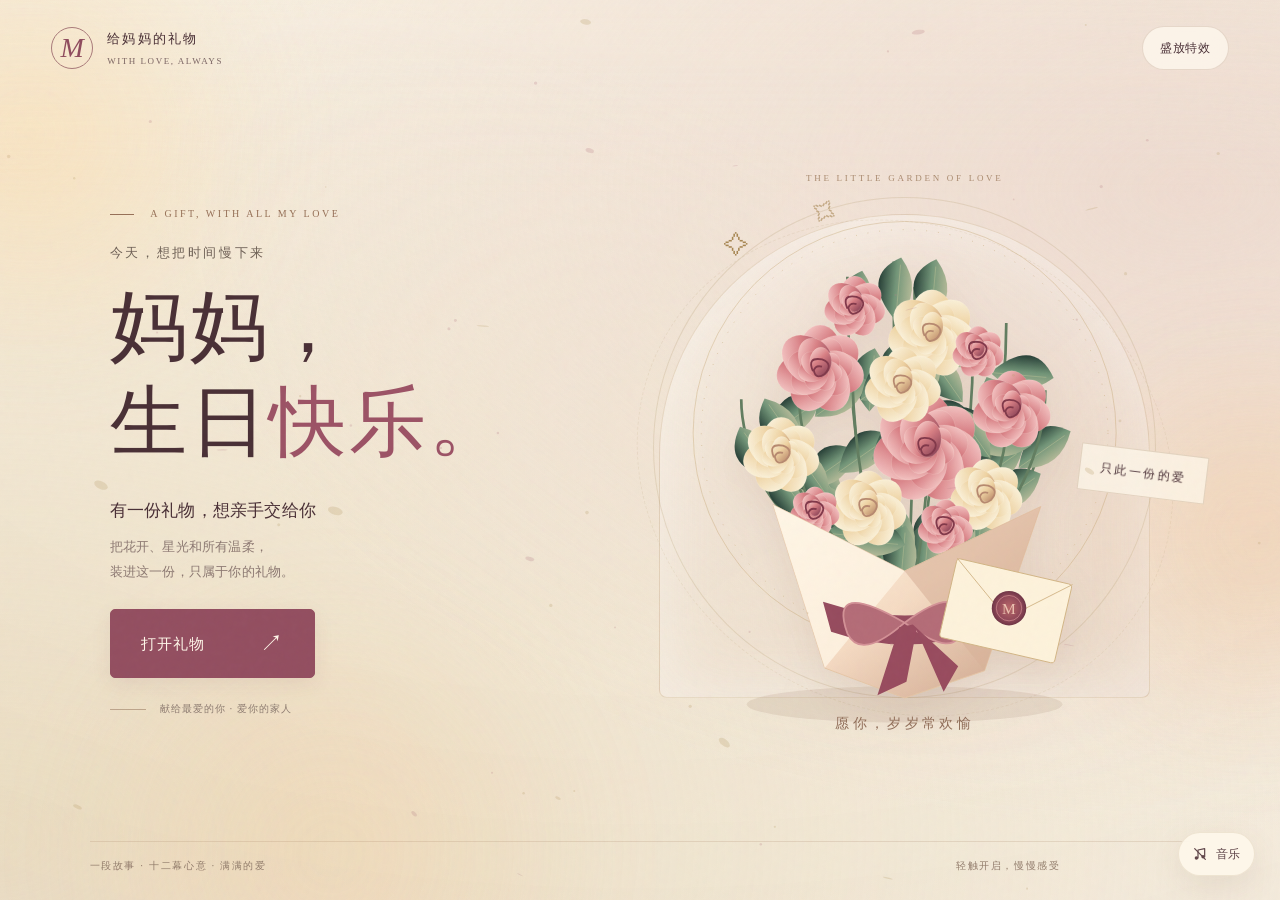
==== commit ef6deac3: "Bind drift bottle, firefly trail and notes into the paper book" ====
--- a/flower-garden.html
+++ b/flower-garden.html
@@ -639,7 +639,8 @@
 <script src="music.js?v=window10a"></script>
 <script src="scenery.js?v=window10a"></script>
 <script src="actors.js?v=window10a"></script>
-<script src="main.js?v=window10a"></script>
+<script src="birthday-wall.js?v=paper1"></script>
+<script src="main.js?v=paper1"></script>
 <script src="atelier.js?v=window10a"></script><script src="theatre.js?v=window10a"></script><script src="illustrated.js?v=window10a"></script><script src="gala.js?v=window10a"></script>
 <script src="surprise-store.js?v=window10a"></script><script src="surprises.js?v=window10a"></script>
 <script src="chapter-copy.js?v=window10a"></script>
